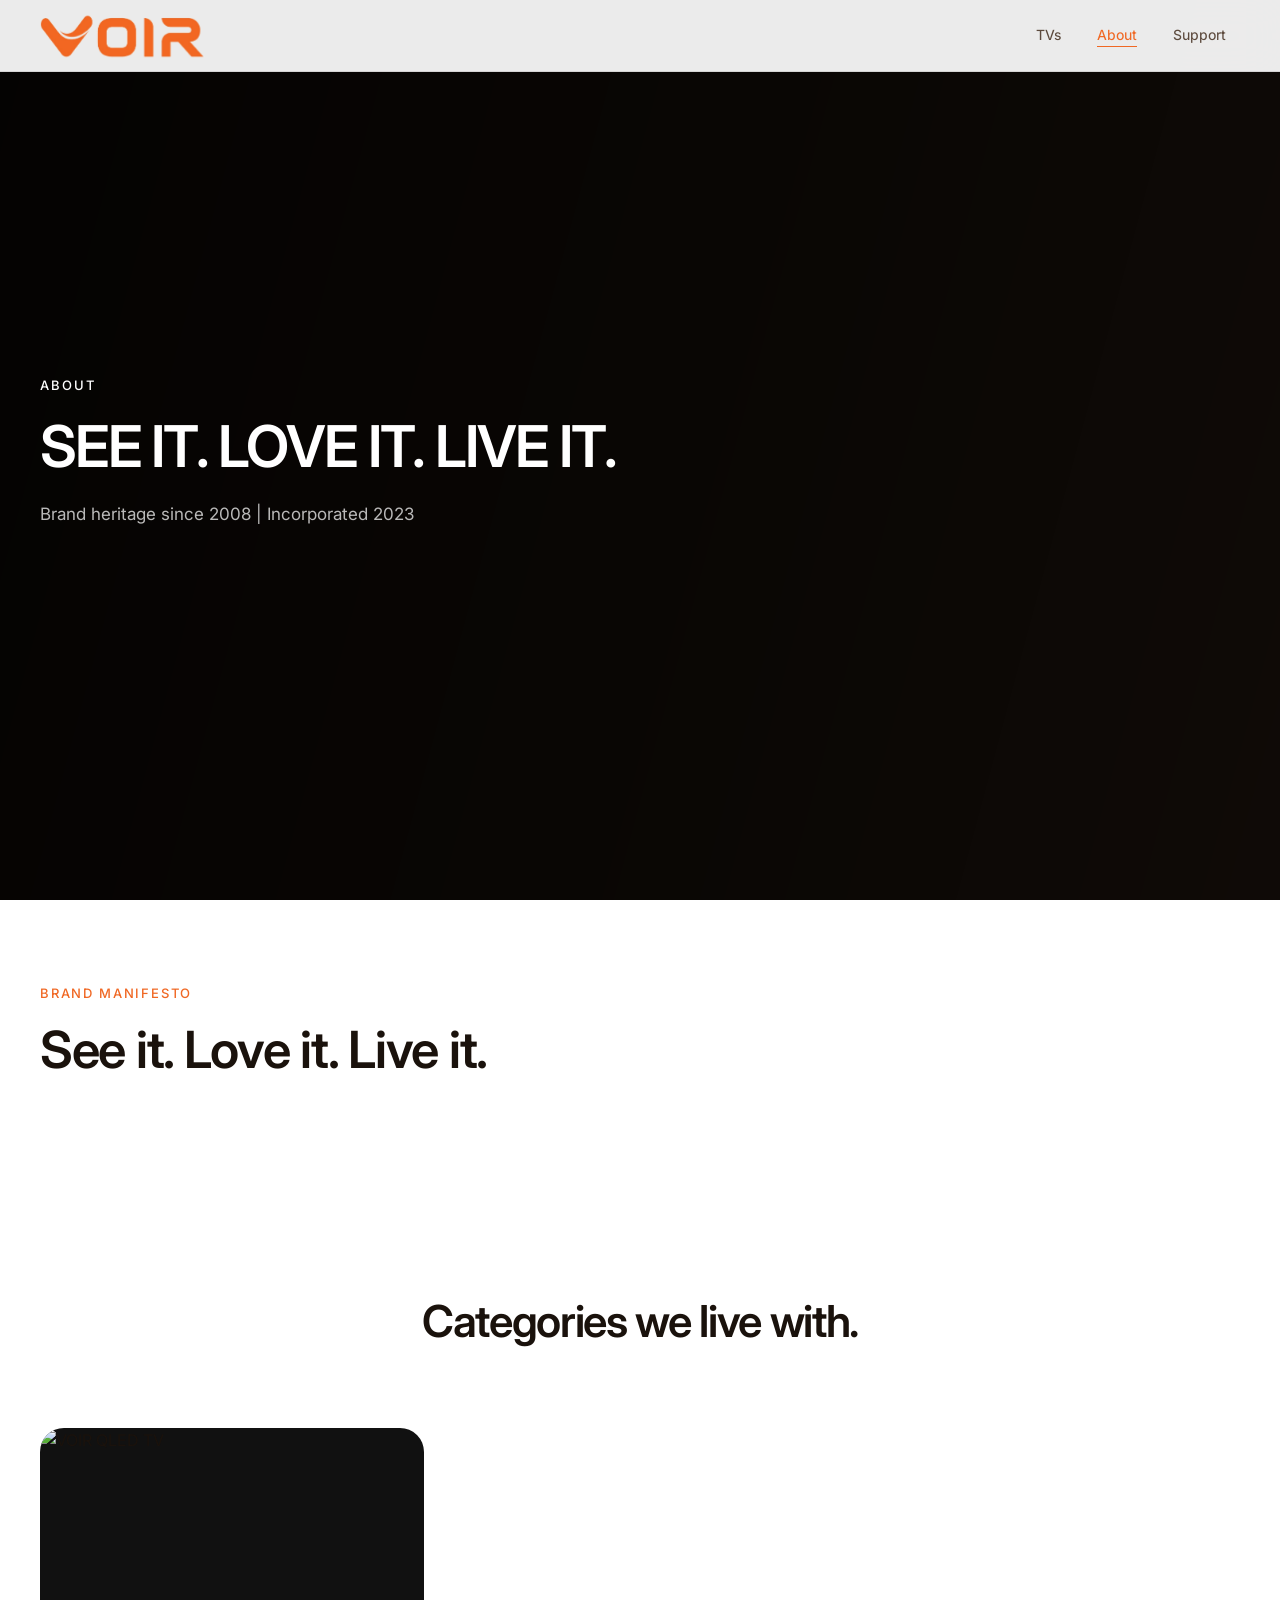
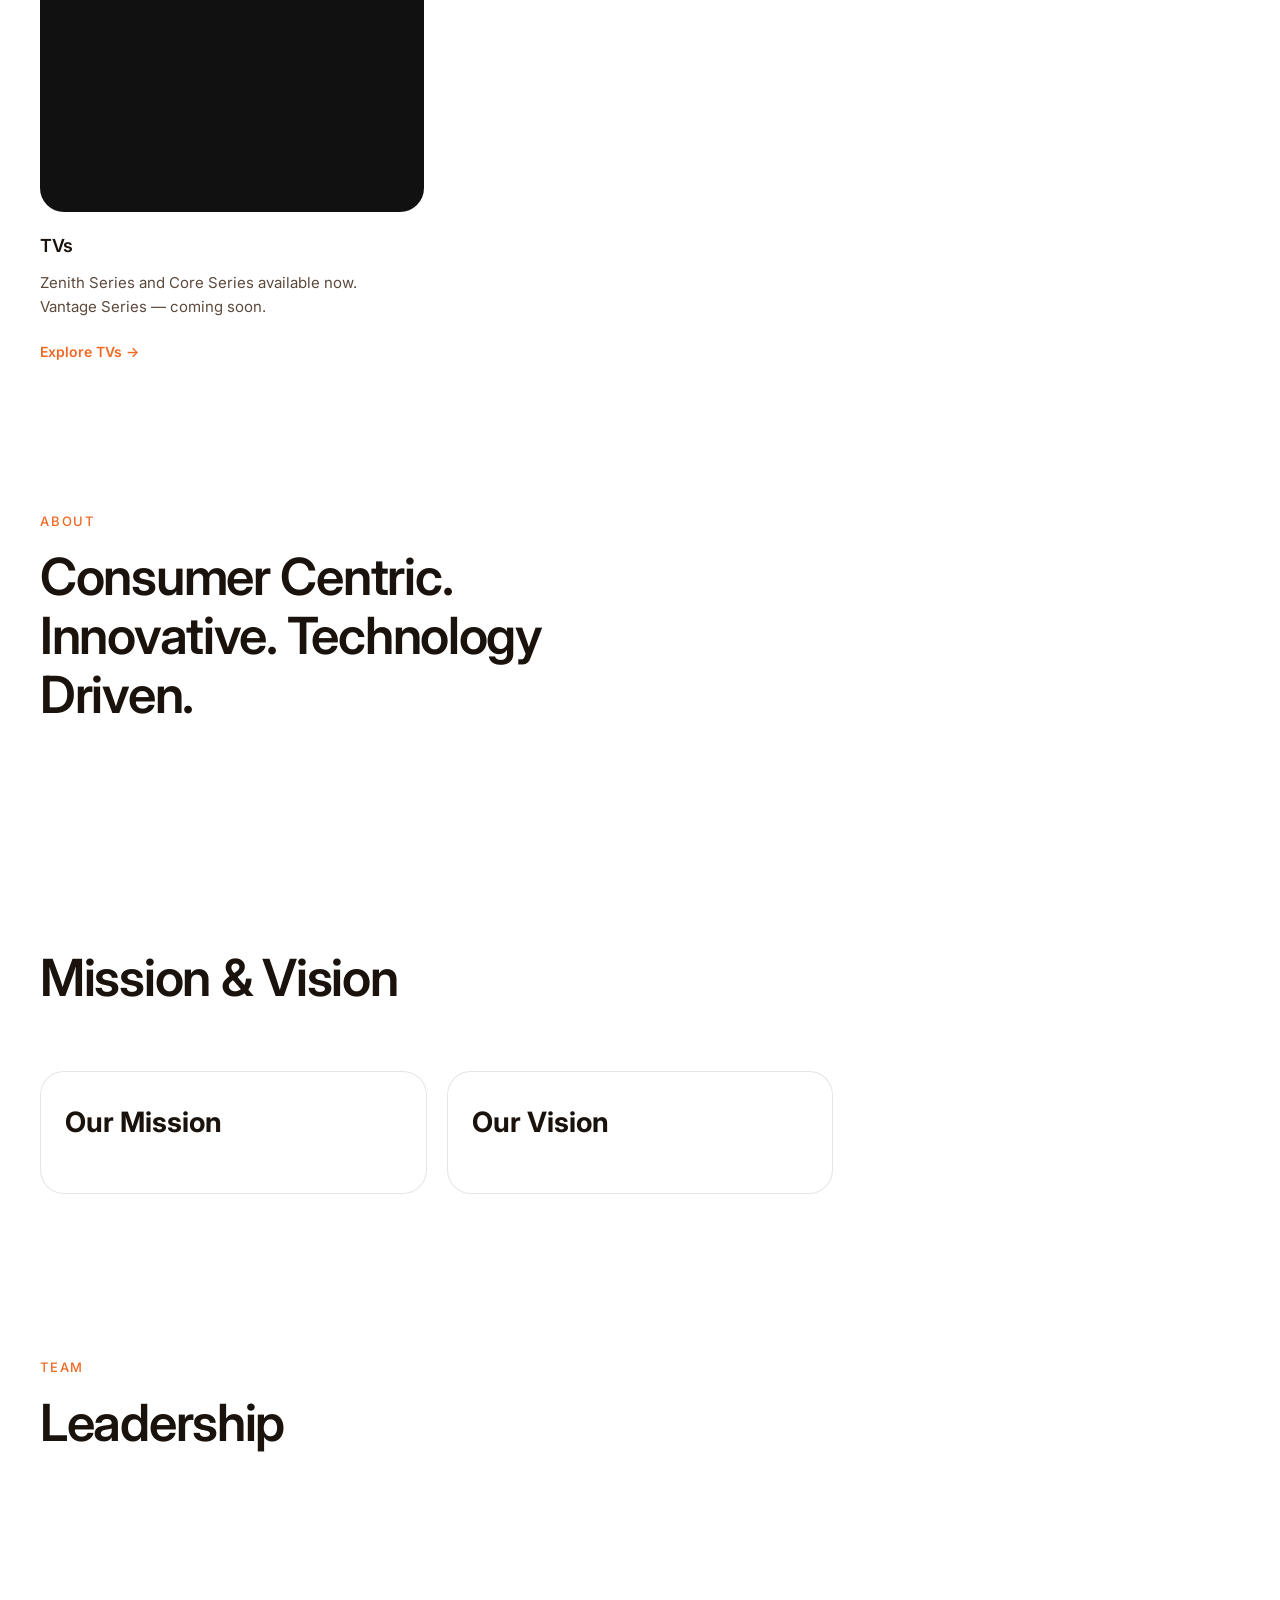
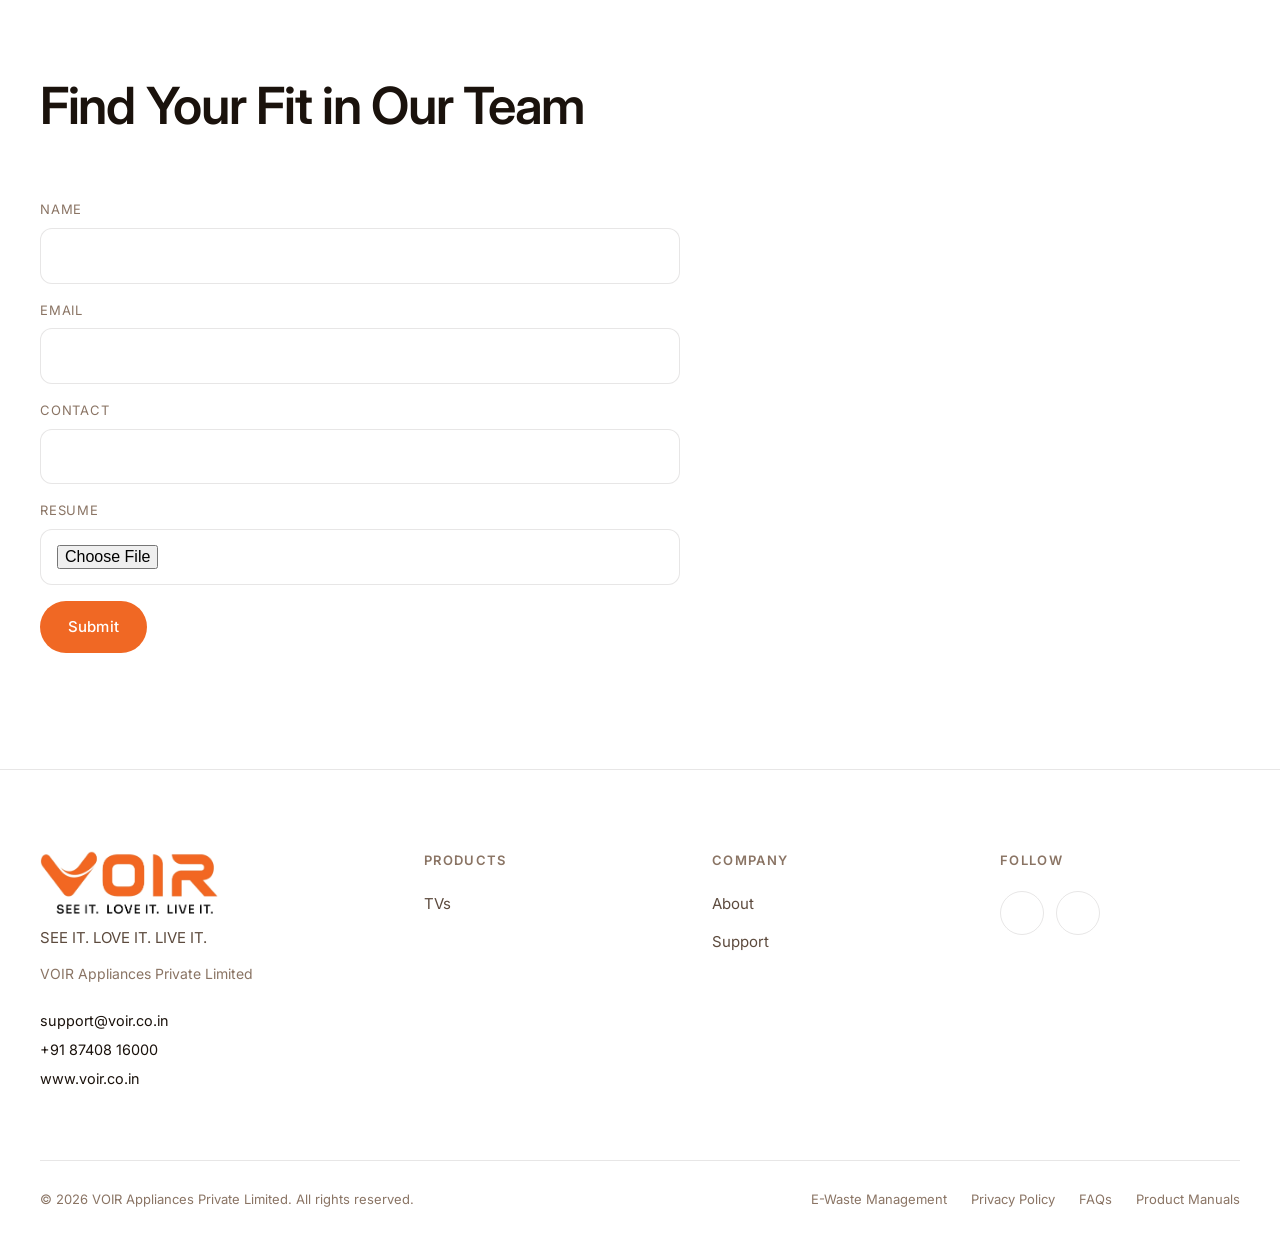
==== about.html @ 7f5159db "Update HTML and CSS files to implement a new white and orange theme. Revise styles for improved visu" ====
<!DOCTYPE html>
<html lang="en">
<head>
  <meta charset="UTF-8" />
  <meta name="viewport" content="width=device-width, initial-scale=1.0" />
  <title>About VOIR</title>
  <meta name="description" content="See it. Love it. Live it. VOIR brand manifesto and team." />
  <link rel="preconnect" href="https://fonts.googleapis.com" />
  <link rel="preconnect" href="https://fonts.gstatic.com" crossorigin />
  <link href="https://fonts.googleapis.com/css2?family=Inter:wght@300;400;500;600;700;800&display=swap" rel="stylesheet" />
  <link rel="stylesheet" href="css/main.css?v=4" />
  <link rel="stylesheet" href="css/animations.css?v=4" />
  <link rel="stylesheet" href="css/pages.css?v=4" />
</head>
<body>
  <div class="cursor" id="cursor" aria-hidden="true">
    <div class="cursor__dot"></div>
    <div class="cursor__ring"></div>
    <span class="cursor__label"></span>
  </div>
  <div id="site-nav"></div>
  <main id="main">

    <section class="hero page-hero" id="hero">
      <div class="hero__bg" aria-hidden="true">
        <div class="hero__bg-image"></div>
        <div class="hero__bg-overlay"></div>
      </div>
      <div class="hero__content">
        <p class="hero__eyebrow">About</p>
        <h1 class="hero__title" data-split="words">SEE IT. LOVE IT. LIVE IT.</h1>
        <p class="hero__desc">Brand heritage since 2008  |  Incorporated 2023</p>
      </div>
    </section>
    <section class="section" id="manifesto">
      <div class="container">
        <div class="section__header">
          <p class="section__eyebrow">Brand manifesto</p>
          <h2 class="section__title">See it. Love it. Live it.</h2>
        </div>
        <div class="legal-copy" id="aboutCopy"></div>
      </div>
    </section>
    <section class="section lifestyle" id="lifestyle">
      <div class="container">
        <div class="lifestyle__header">
          <h2 class="lifestyle__title" data-reveal="fade">Categories we live with.</h2>
          <p class="section__lead" data-reveal="fade" style="margin-inline:auto;margin-top:12px;color:rgba(255,255,255,0.65)">TVs are here today.</p>
        </div>
        <div class="lifestyle__grid">
          <article class="lifestyle__card" data-reveal="card">
            <div class="lifestyle__media"><img src="images/tv-hero.jpg" alt="VOIR QLED TV" /></div>
            <h3 class="lifestyle__card-title">TVs</h3>
            <p class="lifestyle__card-desc">Zenith Series and Core Series available now. Vantage Series — coming soon.</p>
            <a href="tvs.html" class="feat-slide__link">Explore TVs →</a>
          </article>
          <!-- Air Coolers / Washing Machines / Accessories — hidden for now
          <article class="lifestyle__card lifestyle__card--soon" data-reveal="card">
            <div class="lifestyle__media lifestyle__media--soon">
              <img src="images/lifestyle-2.jpg" alt="" />
              <span class="lifestyle__badge">Coming soon</span>
            </div>
            <h3 class="lifestyle__card-title">Air Coolers</h3>
            <p class="lifestyle__card-desc">Details to be shared. Series and models will appear here later.</p>
          </article>
          -->
        </div>
      </div>
    </section>
    <section class="section" id="values">
      <div class="container">
        <div class="section__header">
          <p class="section__eyebrow">About</p>
          <h2 class="section__title">Consumer Centric. Innovative. Technology Driven.</h2>
        </div>
        <div class="values-grid" id="valuesGrid"></div>
      </div>
    </section>
    <section class="section" id="mission" style="background:var(--color-bg-mid)">
      <div class="container">
        <div class="section__header">
          <h2 class="section__title">Mission &amp; Vision</h2>
        </div>
        <div class="promise-grid">
          <article class="promise-col">
            <h3>Our Mission</h3>
            <p id="missionText"></p>
          </article>
          <article class="promise-col">
            <h3>Our Vision</h3>
            <p id="visionText"></p>
          </article>
        </div>
      </div>
    </section>
    <section class="section" id="team">
      <div class="container">
        <div class="section__header">
          <p class="section__eyebrow">Team</p>
          <h2 class="section__title">Leadership</h2>
        </div>
        <div class="team-grid" id="teamGrid"></div>
      </div>
    </section>
    <section class="section" id="recruit" style="background:var(--color-bg-mid)">
      <div class="container">
        <div class="section__header">
          <h2 class="section__title">Find Your Fit in Our Team</h2>
        </div>
        <form class="recruit-form" id="recruitForm">
          <div class="form-row">
            <label for="recruitName">Name</label>
            <input id="recruitName" name="name" type="text" required autocomplete="name" />
          </div>
          <div class="form-row">
            <label for="recruitEmail">Email</label>
            <input id="recruitEmail" name="email" type="email" required autocomplete="email" />
          </div>
          <div class="form-row">
            <label for="recruitContact">Contact</label>
            <input id="recruitContact" name="contact" type="tel" required autocomplete="tel" />
          </div>
          <div class="form-row">
            <label for="recruitResume">Resume</label>
            <input id="recruitResume" name="resume" type="file" accept=".pdf,.doc,.docx" required />
          </div>
          <button type="submit" class="btn btn--primary" data-magnetic>Submit</button>
          <p class="form-status" id="recruitStatus" role="status"></p>
        </form>
      </div>
    </section>
  </main>
  <div id="site-footer"></div>
  <script src="https://cdn.jsdelivr.net/npm/gsap@3.12.5/dist/gsap.min.js"></script>
  <script src="https://cdn.jsdelivr.net/npm/gsap@3.12.5/dist/ScrollTrigger.min.js"></script>
  <script src="https://cdn.jsdelivr.net/npm/lenis@1.1.18/dist/lenis.min.js"></script>
  <script src="js/data.js?v=6"></script>
  <script src="js/chrome.js?v=6"></script>
  <script src="js/cursor.js"></script>
  <script src="js/app.js?v=4"></script>
</body>
</html>
---- css/main.css ----
/* ============================================
   VOIR — Design System & Layout
   ============================================ */

:root {
  --color-bg-dark: #fff7f0;
  --color-bg-mid: #ffffff;
  --color-bg-elevated: #ffffff;
  --color-bg-light: #fff1e6;
  --color-bg-white: #ffffff;
  --color-bg-warm: #fff8f2;
  --color-bg-cool: #fff5ec;
  --color-bg-mint: #fff7f0;
  --color-bg-lavender: #fff3e8;
  --color-ink: #1a120c;

  --color-accent: #f06824;
  --color-accent-hover: #ff7a38;
  --color-accent-2: #ff7a38;
  --color-coral: #f06824;
  --color-teal: #f06824;
  --color-teal-hover: #ff7a38;
  --color-blue: #f06824;
  --color-blue-hover: #ff7a38;
  --color-violet: #f06824;
  --color-violet-hover: #ff7a38;
  --color-orange-soft: rgba(240, 104, 36, 0.12);
  --color-orange-glow: rgba(240, 104, 36, 0.28);

  --color-text-primary: #1a120c;
  --color-text-secondary: #5c4a3d;
  --color-text-dark: #1a120c;
  --color-text-muted: #8a7464;
  --color-border: rgba(26, 18, 12, 0.1);
  --color-border-dark: rgba(26, 18, 12, 0.16);
  --font-sans: "Inter", system-ui, -apple-system, sans-serif;
  --font-display: "Inter", system-ui, -apple-system, sans-serif;
  --font-title: "Inter", system-ui, -apple-system, sans-serif;
  --nav-height: 72px;
  --container: min(1200px, calc(100% - 48px));
  --ease-out-expo: cubic-bezier(0.16, 1, 0.3, 1);
  --ease-out-quart: cubic-bezier(0.25, 1, 0.5, 1);
  --radius: 16px;
  --radius-sm: 10px;
  --radius-lg: 24px;
}

*,
*::before,
*::after {
  box-sizing: border-box;
  margin: 0;
  padding: 0;
}

html {
  font-size: 16px;
  -webkit-font-smoothing: antialiased;
  -moz-osx-font-smoothing: grayscale;
}

html.lenis,
html.lenis body {
  height: auto;
}

.lenis.lenis-smooth {
  scroll-behavior: auto !important;
}

body {
  font-family: var(--font-sans);
  background: var(--color-bg-white);
  color: var(--color-text-primary);
  line-height: 1.6;
  overflow-x: hidden;
}

img {
  max-width: 100%;
  display: block;
}

a {
  color: inherit;
  text-decoration: none;
}

ul {
  list-style: none;
}

button,
input {
  font: inherit;
  border: none;
  background: none;
  color: inherit;
}

button {
  cursor: pointer;
}

.sr-only {
  position: absolute;
  width: 1px;
  height: 1px;
  padding: 0;
  margin: -1px;
  overflow: hidden;
  clip: rect(0, 0, 0, 0);
  white-space: nowrap;
  border: 0;
}

.container {
  width: var(--container);
  margin-inline: auto;
}

/* ---------- Buttons ---------- */

.btn {
  display: inline-flex;
  align-items: center;
  justify-content: center;
  gap: 8px;
  padding: 14px 28px;
  border-radius: 999px;
  font-size: 0.9375rem;
  font-weight: 500;
  letter-spacing: 0.01em;
  transition: transform 0.4s var(--ease-out-expo), background 0.35s ease, color 0.35s ease, box-shadow 0.35s ease;
  position: relative;
  overflow: hidden;
  will-change: transform;
}

.btn--primary {
  background: var(--color-accent);
  color: #fff;
}

.btn--primary:hover {
  background: var(--color-accent-hover);
  box-shadow: 0 12px 40px var(--color-orange-glow);
}

.btn--secondary {
  background: transparent;
  color: #fff;
  border: 1px solid rgba(255, 255, 255, 0.45);
}

.btn--secondary:hover {
  background: rgba(255, 255, 255, 0.12);
  box-shadow: 0 12px 40px rgba(26, 18, 12, 0.18);
}

.btn--blue {
  background: var(--color-blue);
  color: #fff;
}

.btn--blue:hover {
  background: var(--color-blue-hover);
  box-shadow: 0 12px 40px var(--color-orange-glow);
}

.btn--teal {
  background: var(--color-teal);
  color: #fff;
}

.btn--teal:hover {
  background: var(--color-teal-hover);
  box-shadow: 0 12px 40px var(--color-orange-glow);
}

.btn--ghost {
  background: transparent;
  color: var(--color-text-primary);
  border: 1px solid rgba(0, 0, 0, 0.18);
}

.btn--ghost:hover {
  border-color: rgba(0, 0, 0, 0.4);
  background: rgba(0, 0, 0, 0.04);
}

.btn--ghost-light {
  background: transparent;
  color: #fff;
  border: 1px solid rgba(255, 255, 255, 0.55);
  text-transform: uppercase;
  letter-spacing: 0.12em;
  font-size: 0.8125rem;
  font-weight: 500;
  padding: 14px 28px;
}

.btn--ghost-light:hover {
  background: rgba(255, 255, 255, 0.08);
  border-color: #fff;
}

/* ---------- Section primitives ---------- */

.section {
  padding: 80px 0;
  position: relative;
}

.section__header {
  margin-bottom: 64px;
  max-width: 640px;
}

.section__header--center {
  text-align: center;
  margin-inline: auto;
}

.section__eyebrow {
  font-size: 0.8125rem;
  font-weight: 500;
  letter-spacing: 0.14em;
  text-transform: uppercase;
  color: var(--color-accent);
  margin-bottom: 16px;
}

.section__eyebrow--coral,
.section__eyebrow--teal,
.section__eyebrow--blue,
.section__eyebrow--violet { color: var(--color-accent); }

.section__title {
  font-family: var(--font-title);
  font-size: clamp(2rem, 4vw, 3.25rem);
  font-weight: 600;
  line-height: 1.15;
  letter-spacing: -0.025em;
}

.section__lead {
  margin-top: 16px;
  font-size: 1.0625rem;
  color: var(--color-text-secondary);
  line-height: 1.7;
  max-width: 560px;
}

.section__header--center .section__lead {
  margin-inline: auto;
}

/* Split text helpers */
.split-word,
.split-line {
  display: inline-block;
  overflow: hidden;
  vertical-align: top;
}

.split-word > span,
.split-line > span {
  display: inline-block;
  will-change: transform;
}

/* ============================================
   Preloader
   ============================================ */

.preloader {
  position: fixed;
  inset: 0;
  z-index: 10000;
  background: #ffffff;
  display: flex;
  align-items: center;
  justify-content: center;
  clip-path: inset(0 0 0 0);
  will-change: clip-path, opacity;
}

.preloader.is-done {
  pointer-events: none;
}

.preloader__inner {
  text-align: center;
  width: min(360px, 78vw);
  display: flex;
  flex-direction: column;
  align-items: center;
}

.preloader__brand {
  position: relative;
  display: inline-block;
  margin-bottom: 2.5rem;
  line-height: 0;
  opacity: 0;
  transform: translateY(18px);
  will-change: transform, opacity;
}

.preloader__brand-ghost,
.preloader__brand-fill {
  display: block;
  width: min(300px, 74vw);
  height: auto;
  user-select: none;
  pointer-events: none;
}

.preloader__brand-ghost {
  opacity: 0.2;
  filter: none;
}

.preloader__brand-fill {
  position: absolute;
  inset: 0;
  width: 100%;
  height: 100%;
  object-fit: contain;
  object-position: center;
  clip-path: inset(0 100% 0 0);
  will-change: clip-path;
  opacity: 1;
  filter: none;
}

.preloader__progress-wrap {
  width: 100%;
  height: 1.5px;
  background: rgba(240, 104, 36, 0.16);
  overflow: hidden;
  margin-bottom: 1rem;
  opacity: 0;
  transform: scaleX(0.88);
  transform-origin: center;
}

.preloader__progress {
  height: 100%;
  width: 100%;
  background: var(--color-accent);
  transform: scaleX(0);
  transform-origin: left center;
  will-change: transform;
}

.preloader__percent {
  font-size: 0.8125rem;
  font-weight: 400;
  letter-spacing: 0.12em;
  color: rgba(240, 104, 36, 0.55);
  font-variant-numeric: tabular-nums;
  opacity: 0;
  min-height: 1.2em;
}

/* ============================================
   Navigation
   ============================================ */

.nav {
  position: fixed;
  top: 0;
  left: 0;
  right: 0;
  z-index: 1000;
  height: var(--nav-height);
  transition: transform 0.5s var(--ease-out-expo), background 0.4s ease, backdrop-filter 0.4s ease;
  will-change: transform;
}

.nav.is-hidden {
  transform: translateY(-100%);
}

.nav.is-scrolled {
  background: rgba(255, 255, 255, 0.92);
  backdrop-filter: blur(20px);
  -webkit-backdrop-filter: blur(20px);
  border-bottom: 1px solid var(--color-border);
}

.nav__inner {
  width: var(--container);
  margin-inline: auto;
  height: 100%;
  display: flex;
  align-items: center;
  justify-content: space-between;
  gap: 24px;
}

.nav__logo {
  display: flex;
  align-items: center;
  gap: 10px;
  font-weight: 600;
  font-size: 1.0625rem;
  z-index: 10;
  color: var(--color-ink);
}

.nav__logo-mark {
  width: 32px;
  height: 32px;
  border-radius: 8px;
  background: var(--color-ink);
  display: grid;
  place-items: center;
  font-size: 0.875rem;
  font-weight: 700;
  color: #fff;
}

.nav__links {
  display: flex;
  align-items: center;
  gap: 8px;
}

.nav__link {
  position: relative;
  padding: 8px 14px;
  font-size: 0.875rem;
  font-weight: 450;
  color: var(--color-text-secondary);
  transition: color 0.3s ease;
}

.nav__link span {
  position: relative;
}

.nav__link span::after {
  content: "";
  position: absolute;
  left: 0;
  bottom: -4px;
  width: 100%;
  height: 1px;
  background: currentColor;
  transform: scaleX(0);
  transform-origin: left;
  transition: transform 0.4s var(--ease-out-expo);
}

.nav__link:hover {
  color: var(--color-text-primary);
}

.nav__link:hover span::after {
  transform: scaleX(1);
}

.nav__link--cta {
  margin-left: 8px;
  background: var(--color-accent);
  color: #fff !important;
  border-radius: 999px;
  padding: 10px 20px;
}

.nav__link--cta span::after {
  display: none;
}

.nav__link--cta:hover {
  background: var(--color-accent-hover);
}

.nav__toggle {
  display: none;
  flex-direction: column;
  gap: 6px;
  width: 28px;
  z-index: 10;
}

.nav__toggle span {
  display: block;
  height: 2px;
  width: 100%;
  background: #fff;
  border-radius: 2px;
  transition: transform 0.35s var(--ease-out-expo), opacity 0.25s ease;
}

.nav__toggle.is-open span:nth-child(1) {
  transform: translateY(8px) rotate(45deg);
}

.nav__toggle.is-open span:nth-child(2) {
  opacity: 0;
}

.nav__toggle.is-open span:nth-child(3) {
  transform: translateY(-8px) rotate(-45deg);
}

/* ============================================
   Hero
   ============================================ */

.hero {
  min-height: 100vh;
  min-height: 100dvh;
  display: flex;
  align-items: center;
  padding: calc(var(--nav-height) + 48px) max(24px, calc((100% - 1200px) / 2)) 80px;
  position: relative;
  overflow: hidden;
  background: var(--color-ink);
  color: #fff;
}

.hero__bg {
  position: absolute;
  inset: 0;
  pointer-events: none;
  z-index: 0;
}

.hero__bg-image {
  position: absolute;
  inset: -4%;
  background-image: url("../images/tv-hero.jpg");
  background-size: cover;
  background-position: center;
  transform: scale(1.08);
  will-change: transform, opacity;
}

.hero__bg-overlay {
  position: absolute;
  inset: 0;
  background:
    linear-gradient(105deg, rgba(0, 0, 0, 0.82) 0%, rgba(0, 0, 0, 0.62) 55%, rgba(0, 0, 0, 0.4) 100%);
}

.hero__grain {
  position: absolute;
  inset: 0;
  opacity: 0.05;
  background-image: url("data:image/svg+xml,%3Csvg viewBox='0 0 256 256' xmlns='http://www.w3.org/2000/svg'%3E%3Cfilter id='n'%3E%3CfeTurbulence type='fractalNoise' baseFrequency='0.85' numOctaves='4' stitchTiles='stitch'/%3E%3C/filter%3E%3Crect width='100%25' height='100%25' filter='url(%23n)'/%3E%3C/svg%3E");
  background-size: 180px;
}

.hero__content {
  position: relative;
  z-index: 2;
  max-width: 640px;
}

.hero__eyebrow {
  font-size: 0.8125rem;
  font-weight: 500;
  letter-spacing: 0.16em;
  text-transform: uppercase;
  color: #fff;
  margin-bottom: 20px;
}

.hero__title {
  font-family: var(--font-title);
  font-size: clamp(2.75rem, 5.5vw, 4.5rem);
  font-weight: 600;
  line-height: 1.05;
  letter-spacing: -0.03em;
  margin-bottom: 24px;
  color: #fff;
}

.hero__desc {
  font-size: 1.0625rem;
  color: rgba(255, 255, 255, 0.72);
  max-width: 440px;
  margin-bottom: 36px;
  line-height: 1.7;
}

.hero__ctas {
  display: flex;
  flex-wrap: wrap;
  gap: 14px;
}

.hero__scroll {
  position: absolute;
  bottom: 32px;
  left: max(24px, calc((100% - 1200px) / 2));
  display: flex;
  align-items: center;
  gap: 12px;
  font-size: 0.75rem;
  letter-spacing: 0.16em;
  text-transform: uppercase;
  color: rgba(255, 255, 255, 0.55);
  z-index: 2;
}

.hero__scroll-line {
  width: 48px;
  height: 1px;
  background: rgba(255, 255, 255, 0.35);
  position: relative;
  overflow: hidden;
}

.hero__scroll-line::after {
  content: "";
  position: absolute;
  inset: 0;
  background: var(--color-accent);
  transform: translateX(-100%);
  animation: scrollPulse 2s var(--ease-out-expo) infinite;
}

/* Nav on dark hero */
.nav:not(.is-scrolled) .nav__logo,
.nav:not(.is-scrolled) .nav__link {
  color: rgba(255, 255, 255, 0.85);
}

.nav:not(.is-scrolled) .nav__link:hover {
  color: #fff;
}

.nav:not(.is-scrolled) .nav__toggle span {
  background: #fff;
}

.nav.is-scrolled .nav__logo {
  color: var(--color-ink);
}

.nav.is-scrolled .nav__link {
  color: var(--color-text-secondary);
}

.nav.is-scrolled .nav__link:hover {
  color: var(--color-text-primary);
}

.nav.is-scrolled .nav__toggle span {
  background: var(--color-ink);
}

/* ============================================
   Featured Slider
   ============================================ */

.featured-slider {
  position: relative;
  background: #ffffff;
  color: #0b1220;
  overflow: hidden;
  padding-bottom: 88px;
}

.featured-slider__bg {
  position: absolute;
  inset: 0;
  pointer-events: none;
  background:
    radial-gradient(ellipse 60% 50% at 20% 20%, rgba(240, 104, 36, 0.08), transparent 60%),
    radial-gradient(ellipse 50% 40% at 85% 70%, rgba(240, 104, 36, 0.05), transparent 55%);
}

.featured-slider__header {
  position: relative;
  z-index: 1;
  max-width: 720px;
  margin-bottom: 40px;
}

.featured-slider__header .section__eyebrow {
  color: var(--color-accent);
}

.featured-slider__header .section__title {
  color: #0b1220;
}

.featured-slider__header .section__lead {
  color: #6b7280;
  max-width: 480px;
  margin-inline: auto;
}

.section__header--row {
  display: flex;
  align-items: flex-end;
  justify-content: space-between;
  gap: 24px;
  max-width: none;
  width: 100%;
}

.featured-slider__nav {
  display: flex;
  justify-content: center;
  gap: 10px;
  margin-top: 24px;
}

.slider-nav-btn {
  width: 48px;
  height: 48px;
  border-radius: 50%;
  border: 1px solid var(--color-border);
  background: var(--color-bg-elevated);
  color: var(--color-text-primary);
  font-size: 1.1rem;
  transition: background 0.3s ease, color 0.3s ease, transform 0.35s var(--ease-out-expo), border-color 0.3s ease;
}

.slider-nav-btn:hover {
  background: var(--color-accent);
  color: #fff;
  border-color: var(--color-accent);
  transform: scale(1.05);
}

.featured-slider .slider-nav-btn {
  border: 1px solid rgba(11, 18, 32, 0.1);
  background: rgba(255, 255, 255, 0.72);
  backdrop-filter: blur(12px);
  -webkit-backdrop-filter: blur(12px);
  color: #0b1220;
  box-shadow: 0 8px 24px rgba(11, 18, 32, 0.06);
}

.featured-slider .slider-nav-btn:hover {
  box-shadow: 0 10px 28px rgba(240, 104, 36, 0.28);
}

.featured-slider__wrap {
  position: relative;
  z-index: 1;
  width: 100%;
  overflow: hidden;
  cursor: grab;
  touch-action: pan-y;
  user-select: none;
  mask-image: linear-gradient(90deg, transparent, #000 6%, #000 94%, transparent);
  -webkit-mask-image: linear-gradient(90deg, transparent, #000 6%, #000 94%, transparent);
}

.featured-slider__wrap.is-dragging,
.featured-slider__wrap:active {
  cursor: grabbing;
}

.featured-slider__track {
  display: flex;
  align-items: center;
  gap: 20px;
  width: max-content;
  will-change: transform;
  padding: 36px 0 40px;
  perspective: 1200px;
  transform-style: preserve-3d;
}

.feat-slide {
  position: relative;
  display: flex;
  flex-direction: column;
  flex: 0 0 clamp(260px, 30vw, 360px);
  height: clamp(400px, 48vw, 520px);
  border-radius: 22px;
  overflow: hidden;
  border: 1px solid rgba(255, 255, 255, 0.55);
  background: linear-gradient(
    165deg,
    rgba(255, 255, 255, 0.72) 0%,
    rgba(255, 255, 255, 0.42) 100%
  );
  backdrop-filter: blur(18px) saturate(1.2);
  -webkit-backdrop-filter: blur(18px) saturate(1.2);
  box-shadow:
    0 18px 50px rgba(11, 18, 32, 0.08),
    inset 0 1px 0 rgba(255, 255, 255, 0.75);
  opacity: 0.7;
  transform-origin: center center;
  transform-style: preserve-3d;
  will-change: transform, opacity;
  transition: border-color 0.35s ease, box-shadow 0.35s ease;
}

.feat-slide.is-active {
  border-color: rgba(240, 104, 36, 0.45);
  box-shadow:
    0 28px 70px rgba(11, 18, 32, 0.12),
    0 0 0 1px rgba(240, 104, 36, 0.18),
    inset 0 1px 0 rgba(255, 255, 255, 0.9);
}

.feat-slide.is-near {
  /* kept for compatibility; motion is JS-driven */
}

.feat-slide--zenith,
.feat-slide--core {
  background: linear-gradient(
    165deg,
    rgba(255, 255, 255, 0.72) 0%,
    rgba(255, 255, 255, 0.42) 100%
  );
}

.feat-slide__media {
  position: relative;
  flex: 1 1 auto;
  min-height: 0;
  overflow: hidden;
  margin: 14px 14px 0;
  border-radius: 16px;
  background: rgba(255, 255, 255, 0.85);
  box-shadow: inset 0 0 0 1px rgba(11, 18, 32, 0.04);
}

.feat-slide__media img {
  width: 100%;
  height: 100%;
  object-fit: contain;
  object-position: center;
  transform: scale(1.55);
  transition: transform 0.7s var(--ease-out-expo);
}

.feat-slide.is-active .feat-slide__media img {
  transform: scale(1.68);
}

.feat-slide__body {
  flex: 0 0 auto;
  padding: 18px 20px 20px;
  background: transparent;
  border-top: none;
}

.feat-slide__body span {
  font-size: 0.7rem;
  font-weight: 600;
  letter-spacing: 0.12em;
  text-transform: uppercase;
  color: var(--color-accent);
}

.feat-slide__body h3 {
  font-family: var(--font-title);
  font-size: 1.15rem;
  font-weight: 600;
  margin: 8px 0 6px;
  letter-spacing: -0.02em;
  line-height: 1.25;
  color: #0b1220;
}

.feat-slide__body p {
  font-size: 0.875rem;
  color: #6b7280;
  line-height: 1.5;
  margin-bottom: 12px;
}

.feat-slide__link {
  font-size: 0.875rem;
  font-weight: 600;
  color: var(--color-accent);
  transition: color 0.3s ease;
}

.feat-slide__link:hover {
  color: var(--color-accent-hover);
}

@keyframes scrollPulse {
  0% { transform: translateX(-100%); }
  50% { transform: translateX(0); }
  100% { transform: translateX(100%); }
}

@keyframes scrollPulse {
  0% { transform: translateX(-100%); }
  50% { transform: translateX(0); }
  100% { transform: translateX(100%); }
}

/* ============================================
   Stats
   ============================================ */

.stats {
  position: relative;
  padding: 72px 0;
  overflow: hidden;
  border-block: none;
  background: var(--color-ink);
}

.stats__bg {
  position: absolute;
  inset: 0;
  background:
    linear-gradient(
      120deg,
      rgba(0, 0, 0, 0.82) 0%,
      rgba(0, 0, 0, 0.7) 50%,
      rgba(0, 0, 0, 0.85) 100%
    ),
    url("../images/lifestyle-2.jpg") center / cover no-repeat;
  transform: scale(1.02);
  pointer-events: none;
}

.stats__grid {
  position: relative;
  z-index: 1;
  display: grid;
  grid-template-columns: repeat(4, 1fr);
  gap: 20px;
}

.stats__item {
  text-align: center;
  padding: 28px 18px;
  border-radius: var(--radius);
  background: rgba(255, 255, 255, 0.1);
  border: 1px solid rgba(255, 255, 255, 0.18);
  backdrop-filter: blur(14px);
  -webkit-backdrop-filter: blur(14px);
  box-shadow: 0 12px 40px rgba(0, 0, 0, 0.18);
  transition: transform 0.45s var(--ease-out-expo), background 0.35s ease, border-color 0.35s ease;
}

.stats__item:hover {
  transform: translateY(-6px);
  background: rgba(255, 255, 255, 0.16);
  border-color: rgba(255, 255, 255, 0.3);
}

.stats__num,
.stats__suffix {
  font-size: clamp(2rem, 3.5vw, 2.75rem);
  font-weight: 700;
  letter-spacing: -0.03em;
  color: #fff;
  font-variant-numeric: tabular-nums;
}

.stats__item:nth-child(1) .stats__num,
.stats__item:nth-child(1) .stats__suffix,
.stats__item:nth-child(2) .stats__num,
.stats__item:nth-child(2) .stats__suffix,
.stats__item:nth-child(3) .stats__num,
.stats__item:nth-child(3) .stats__suffix,
.stats__item:nth-child(4) .stats__num,
.stats__item:nth-child(4) .stats__suffix { color: #fff; }

.stats__label {
  margin-top: 8px;
  font-size: 0.875rem;
  color: rgba(255, 255, 255, 0.78);
  line-height: 1.45;
}

/* ============================================
   Categories
   ============================================ */

.categories {
  background: var(--color-bg-warm);
  color: var(--color-text-primary);
}

.categories__header {
  max-width: 720px;
  margin-bottom: 48px;
}

.categories__header .section__eyebrow {
  color: var(--color-accent);
}

.categories__header .section__title {
  color: var(--color-ink);
}

.categories__header .section__lead {
  color: var(--color-text-secondary);
  margin-inline: auto;
}

.categories__grid {
  display: grid;
  grid-template-columns: repeat(4, 1fr);
  gap: 18px;
}

.categories__grid--series {
  grid-template-columns: repeat(3, 1fr);
  max-width: 1100px;
  margin-inline: auto;
  gap: 22px;
  perspective: 1200px;
}

.cat-card {
  position: relative;
  display: flex;
  flex-direction: column;
  border-radius: 20px;
  overflow: hidden;
  background: #ffffff;
  border: 1px solid var(--color-border);
  text-decoration: none;
  transition: transform 0.45s var(--ease-out-expo), box-shadow 0.4s ease, border-color 0.35s ease;
}

.cat-card:hover {
  transform: translateY(-8px);
  box-shadow: 0 24px 50px rgba(240, 104, 36, 0.16);
  border-color: rgba(240, 104, 36, 0.4);
}

.cat-card--zenith:hover {
  border-color: rgba(240, 104, 36, 0.5);
}

.cat-card--core:hover {
  border-color: rgba(244, 140, 6, 0.55);
}

.cat-card--vantage {
  opacity: 0.96;
}

.cat-card--vantage:hover {
  border-color: rgba(240, 104, 36, 0.35);
}

.cat-card__badge--soon {
  background: rgba(17, 17, 17, 0.78);
  color: #fff;
}

.cat-card__media {
  position: relative;
  aspect-ratio: 4 / 5;
  overflow: hidden;
  background: #fff1e6;
}

.categories__grid--series .cat-card__media {
  aspect-ratio: 16 / 11;
}

.cat-card__img {
  position: absolute;
  inset: 0;
  width: 100%;
  height: 100%;
  object-fit: cover;
  object-position: center;
  display: block;
  transition: transform 0.9s var(--ease-out-expo);
}

.cat-card:hover .cat-card__img {
  transform: scale(1.08);
}

.cat-card__media::after {
  content: "";
  position: absolute;
  inset: 0;
  background: linear-gradient(
    180deg,
    transparent 45%,
    rgba(26, 18, 12, 0.35) 100%
  );
  pointer-events: none;
}

.cat-card__badge {
  position: absolute;
  top: 14px;
  left: 14px;
  z-index: 2;
  padding: 7px 12px;
  border-radius: 999px;
  background: rgba(240, 104, 36, 0.95);
  color: #fff;
  font-size: 0.7rem;
  font-weight: 700;
  letter-spacing: 0.08em;
  text-transform: uppercase;
}

.cat-card--zenith .cat-card__badge {
  background: rgba(240, 104, 36, 0.95);
  color: #fff;
}

.cat-card--core .cat-card__badge {
  background: rgba(244, 140, 6, 0.95);
  color: #fff;
}

.cat-card__body {
  padding: 18px 20px 22px;
  background: transparent;
}

.categories__grid--series .cat-card__body {
  padding: 22px 24px 26px;
}

.cat-card__title {
  font-family: var(--font-title);
  font-size: 1.2rem;
  font-weight: 600;
  letter-spacing: -0.02em;
  color: var(--color-ink);
  margin-bottom: 6px;
}

.categories__grid--series .cat-card__title {
  font-size: 1.45rem;
}

.cat-card__desc {
  font-size: 0.9rem;
  color: var(--color-text-secondary);
  line-height: 1.5;
  margin: 0 0 12px;
}

.cat-card__cta {
  font-size: 0.875rem;
  font-weight: 600;
  color: var(--color-accent);
}

.cat-card--core .cat-card__cta {
  color: var(--color-accent-2);
}

.cat-card:hover .cat-card__cta {
  color: var(--color-accent-hover);
}

.cat-card--core:hover .cat-card__cta {
  color: #faa307;
}

/* legacy background-image helpers (other pages) */
.cat-card__img--phone { background-image: url("../images/phone.jpg"); }
.cat-card__img--tv { background-image: url("../images/tv.jpg"); }
.cat-card__img--sound { background-image: url("../images/soundbar.jpg"); }
.cat-card__img--home { background-image: url("../images/smarthome.jpg"); }
.cat-card__img--appliance { background-image: url("../images/appliance.jpg"); }
.cat-card__img--laptop { background-image: url("../images/laptop.jpg"); }
.cat-card__img--accessories { background-image: url("../images/accessories.jpg"); }

/* ============================================
   Cinema film band
   ============================================ */

.cinema {
  position: relative;
  min-height: min(88vh, 760px);
  display: grid;
  place-items: end stretch;
  overflow: hidden;
  color: #fff;
  isolation: isolate;
}

.cinema__media {
  position: absolute;
  inset: 0;
  z-index: 0;
}

.cinema__video {
  width: 100%;
  height: 100%;
  object-fit: cover;
  transform: scale(1.04);
  filter: saturate(1.05) contrast(1.05);
}

.cinema__veil {
  position: absolute;
  inset: 0;
  background:
    linear-gradient(180deg, rgba(8, 8, 8, 0.25) 0%, rgba(8, 8, 8, 0.55) 45%, rgba(8, 8, 8, 0.82) 100%),
    radial-gradient(ellipse at 30% 20%, rgba(240, 104, 36, 0.22), transparent 55%);
}

.cinema__grain {
  position: absolute;
  inset: 0;
  opacity: 0.18;
  pointer-events: none;
  background-image: url("data:image/svg+xml,%3Csvg viewBox='0 0 200 200' xmlns='http://www.w3.org/2000/svg'%3E%3Cfilter id='n'%3E%3CfeTurbulence type='fractalNoise' baseFrequency='0.85' numOctaves='3' stitchTiles='stitch'/%3E%3C/filter%3E%3Crect width='100%25' height='100%25' filter='url(%23n)'/%3E%3C/svg%3E");
  mix-blend-mode: overlay;
}

.cinema__content {
  position: relative;
  z-index: 1;
  width: min(720px, calc(100% - 48px));
  margin: 0 auto 72px;
  padding: 0 8px;
}

.cinema__eyebrow {
  margin: 0 0 12px;
  font-size: 0.75rem;
  letter-spacing: 0.18em;
  text-transform: uppercase;
  color: rgba(255, 255, 255, 0.72);
}

.cinema__title {
  margin: 0 0 14px;
  font-size: clamp(2rem, 5vw, 3.4rem);
  line-height: 1.05;
  letter-spacing: -0.03em;
  font-weight: 700;
}

.cinema__lead {
  margin: 0 0 28px;
  max-width: 34rem;
  font-size: 1.05rem;
  line-height: 1.55;
  color: rgba(255, 255, 255, 0.82);
}

.cinema__actions {
  display: flex;
  flex-wrap: wrap;
  gap: 12px;
  align-items: center;
}

.cinema .btn--secondary {
  background: rgba(255, 255, 255, 0.08);
  border-color: rgba(255, 255, 255, 0.28);
  color: #fff;
}

.cinema .btn--secondary:hover {
  background: rgba(255, 255, 255, 0.16);
}

/* ============================================
   Showcase — immersive series panels
   ============================================ */

.showcase {
  position: relative;
  isolation: isolate;
  overflow: hidden;
  padding: clamp(72px, 9vw, 110px) 0;
  background: #0d0d0d;
  color: #f5f0ea;
}

.showcase__glow {
  position: absolute;
  inset: 0;
  z-index: 0;
  pointer-events: none;
  background:
    radial-gradient(ellipse 60% 42% at 15% 18%, rgba(240, 104, 36, 0.2), transparent 58%),
    radial-gradient(ellipse 50% 38% at 85% 78%, rgba(240, 104, 36, 0.1), transparent 55%),
    linear-gradient(180deg, #121212 0%, #0d0d0d 50%, #111 100%);
}

.showcase .container {
  position: relative;
  z-index: 1;
}

.showcase__header {
  margin-bottom: 28px;
}

.showcase .section__eyebrow {
  color: #f06824;
}

.showcase .section__title {
  color: #fff;
}

.showcase .section__lead {
  color: rgba(245, 240, 234, 0.65);
}

.showcase__rail {
  display: flex;
  flex-wrap: wrap;
  justify-content: center;
  gap: 10px;
  margin: 0 auto 40px;
}

.showcase__rail-link {
  display: inline-flex;
  align-items: center;
  min-height: 40px;
  padding: 0 16px;
  border-radius: 999px;
  border: 1px solid rgba(255, 255, 255, 0.12);
  background: rgba(255, 255, 255, 0.04);
  color: rgba(255, 255, 255, 0.72);
  text-decoration: none;
  font-size: 0.8125rem;
  font-weight: 600;
  letter-spacing: 0.04em;
  transition: background 0.3s ease, border-color 0.3s ease, color 0.3s ease, transform 0.3s ease;
}

.showcase__rail-link:hover,
.showcase__rail-link.is-active {
  color: #fff;
  border-color: rgba(240, 104, 36, 0.55);
  background: rgba(240, 104, 36, 0.16);
  transform: translateY(-1px);
}

.showcase__list {
  display: flex;
  flex-direction: column;
  gap: 22px;
}

.showcase__item {
  display: grid;
  grid-template-columns: 1.2fr 0.8fr;
  gap: clamp(20px, 3.5vw, 48px);
  align-items: center;
  padding: clamp(18px, 2.8vw, 30px);
  border-radius: 28px;
  position: relative;
  isolation: isolate;
  background:
    linear-gradient(155deg, rgba(255, 255, 255, 0.07) 0%, rgba(255, 255, 255, 0.02) 100%);
  border: 1px solid rgba(255, 255, 255, 0.1);
  box-shadow: inset 0 1px 0 rgba(255, 255, 255, 0.05);
  opacity: 1;
  transform: none;
  overflow: hidden;
}

.showcase__item::after {
  content: "";
  position: absolute;
  width: 42%;
  height: 70%;
  right: -8%;
  top: -20%;
  border-radius: 50%;
  background: radial-gradient(circle, rgba(240, 104, 36, 0.16), transparent 68%);
  pointer-events: none;
  z-index: 0;
}

.showcase__item--flip::after {
  right: auto;
  left: -8%;
}

.showcase__item--core {
  background:
    linear-gradient(155deg, rgba(255, 244, 234, 0.08) 0%, rgba(255, 255, 255, 0.02) 100%);
}

.showcase__item--vantage {
  background:
    linear-gradient(155deg, rgba(240, 104, 36, 0.1) 0%, rgba(255, 255, 255, 0.02) 100%);
  border-color: rgba(240, 104, 36, 0.22);
}

.showcase__item--flip .showcase__stage {
  order: 2;
}

.showcase__item--flip .showcase__copy {
  order: 1;
}

.showcase__stage,
.showcase__copy {
  position: relative;
  z-index: 1;
  opacity: 1;
}

.showcase__stage {
  min-height: clamp(260px, 38vw, 400px);
  display: grid;
  place-items: center;
  perspective: 1400px;
  touch-action: pan-y;
}

.showcase__copy {
  padding: 6px 4px;
  display: flex;
  flex-direction: column;
  align-items: flex-start;
}

.showcase__copy > * {
  opacity: 1;
}

.showcase__fallback {
  position: absolute;
  width: 1px;
  height: 1px;
  opacity: 0;
  pointer-events: none;
}

.showcase__kicker {
  display: flex;
  flex-wrap: wrap;
  align-items: center;
  gap: 10px 14px;
  margin-bottom: 14px;
}

.showcase__index {
  font-size: 0.75rem;
  font-weight: 700;
  letter-spacing: 0.18em;
  color: #f06824;
  margin: 0;
}

.showcase__label {
  font-size: 0.75rem;
  font-weight: 600;
  letter-spacing: 0.14em;
  text-transform: uppercase;
  margin: 0;
  color: rgba(255, 255, 255, 0.72);
}

.showcase__soon-chip {
  display: inline-flex;
  align-items: center;
  min-height: 26px;
  padding: 0 10px;
  border-radius: 999px;
  font-size: 0.6875rem;
  font-weight: 700;
  letter-spacing: 0.08em;
  text-transform: uppercase;
  color: #fff;
  background: rgba(240, 104, 36, 0.9);
}

.showcase__heading {
  font-family: var(--font-title);
  font-size: clamp(1.9rem, 3.4vw, 2.7rem);
  font-weight: 650;
  letter-spacing: -0.04em;
  line-height: 1.05;
  color: #fff;
  margin: 0 0 12px;
}

.showcase__text {
  font-size: 1rem;
  color: rgba(245, 240, 234, 0.62);
  line-height: 1.65;
  margin: 0 0 22px;
  max-width: 36ch;
}

.showcase__meta {
  display: flex;
  flex-direction: column;
  gap: 12px;
  margin-bottom: 24px;
  width: 100%;
}

.showcase__sizes {
  display: flex;
  flex-wrap: wrap;
  gap: 8px;
  margin: 0;
}

.showcase__sizes span {
  min-width: 48px;
  height: 34px;
  padding: 0 12px;
  display: inline-flex;
  align-items: center;
  justify-content: center;
  border-radius: 10px;
  font-size: 0.8125rem;
  font-weight: 650;
  color: #fff;
  background: rgba(240, 104, 36, 0.14);
  border: 1px solid rgba(240, 104, 36, 0.28);
}

.showcase__tags {
  display: flex;
  flex-wrap: wrap;
  gap: 8px;
}

.showcase__tags span {
  display: inline-flex;
  align-items: center;
  min-height: 32px;
  padding: 0 12px;
  border-radius: 999px;
  font-size: 0.78rem;
  font-weight: 500;
  color: rgba(255, 255, 255, 0.78);
  background: rgba(255, 255, 255, 0.05);
  border: 1px solid rgba(255, 255, 255, 0.1);
}

.showcase__item .btn--primary {
  box-shadow: 0 12px 30px rgba(240, 104, 36, 0.28);
}

/* --- 3D TV unit --- */
.tv3d {
  position: relative;
  width: min(100%, 520px);
  aspect-ratio: 16 / 11;
  display: grid;
  place-items: center;
}

.tv3d__glow {
  position: absolute;
  width: 72%;
  height: 56%;
  border-radius: 50%;
  background: radial-gradient(circle, rgba(240, 104, 36, 0.4), transparent 70%);
  filter: blur(28px);
  z-index: 0;
  animation: tvGlowPulse 5.5s ease-in-out infinite;
}

.tv3d__glow--warm {
  background: radial-gradient(circle, rgba(250, 163, 7, 0.34), transparent 70%);
}

.tv3d__glow--soft {
  background: radial-gradient(circle, rgba(240, 104, 36, 0.24), transparent 70%);
}

.tv3d__scene {
  position: relative;
  z-index: 1;
  width: 90%;
  transform-style: preserve-3d;
  animation: tvFloat 6.5s ease-in-out infinite;
}

.tv3d__unit {
  transform-style: preserve-3d;
  transform: rotateY(-16deg) rotateX(7deg);
  transition: transform 0.55s var(--ease-out-expo);
  will-change: transform;
}

.showcase__item--flip .tv3d__unit {
  transform: rotateY(16deg) rotateX(7deg);
}

.showcase__stage.is-tilting .tv3d__unit {
  transition: transform 0.12s linear;
}

.tv3d__bezel {
  background: linear-gradient(160deg, #2f2f2f 0%, #0d0d0d 45%, #1a1a1a 100%);
  border-radius: 14px;
  padding: 10px 10px 12px;
  box-shadow:
    0 30px 55px rgba(0, 0, 0, 0.45),
    inset 0 1px 0 rgba(255, 255, 255, 0.14),
    inset 0 -1px 0 rgba(0, 0, 0, 0.5);
  transform: translateZ(28px);
  position: relative;
  width: 100%;
}

.tv3d__bezel::before {
  content: "";
  position: absolute;
  inset: 4px;
  border-radius: 10px;
  border: 1px solid rgba(255, 255, 255, 0.06);
  pointer-events: none;
}

.tv3d__screen {
  position: relative;
  border-radius: 6px;
  overflow: hidden;
  aspect-ratio: 16 / 9;
  background: #111;
  transform: translateZ(8px);
}

.tv3d__screen img {
  width: 100%;
  height: 100%;
  object-fit: cover;
  object-position: center 40%;
  display: block;
  transform: scale(1.42);
  transform-origin: center 38%;
}

.tv3d__glare {
  position: absolute;
  inset: 0;
  background: linear-gradient(
    115deg,
    transparent 28%,
    rgba(255, 255, 255, 0.18) 46%,
    transparent 58%
  );
  mix-blend-mode: screen;
  animation: tvGlareSweep 7s ease-in-out infinite;
  pointer-events: none;
}

.tv3d__scan {
  position: absolute;
  inset: 0;
  background: repeating-linear-gradient(
    0deg,
    transparent,
    transparent 2px,
    rgba(255, 255, 255, 0.03) 3px
  );
  opacity: 0.28;
  pointer-events: none;
}

.tv3d__soon-mark {
  position: absolute;
  inset: 0;
  display: grid;
  place-items: center;
  background: rgba(10, 10, 10, 0.58);
  color: #fff;
  font-size: clamp(1.3rem, 2.8vw, 1.85rem);
  font-weight: 700;
  letter-spacing: 0.28em;
  text-transform: uppercase;
  backdrop-filter: blur(2px);
}

.tv3d__neck {
  width: 12%;
  height: 18px;
  margin: -2px auto 0;
  background: linear-gradient(90deg, #333, #111, #333);
  transform: translateZ(10px) rotateX(70deg);
  border-radius: 2px;
}

.tv3d__base {
  width: 42%;
  height: 10px;
  margin: 4px auto 0;
  border-radius: 999px;
  background: linear-gradient(90deg, #2a2a2a, #555, #2a2a2a);
  box-shadow: 0 8px 16px rgba(0, 0, 0, 0.35);
  transform: translateZ(4px);
}

.tv3d__shadow {
  width: 72%;
  height: 22px;
  margin: 18px auto 0;
  border-radius: 50%;
  background: radial-gradient(ellipse, rgba(0, 0, 0, 0.45), transparent 70%);
  filter: blur(4px);
  transform: translateZ(-20px);
  animation: tvShadowPulse 6.5s ease-in-out infinite;
}

.tv3d--soon .tv3d__screen img {
  filter: grayscale(0.3) brightness(0.72);
}

@keyframes tvFloat {
  0%,
  100% {
    transform: translateY(0);
  }
  50% {
    transform: translateY(-10px);
  }
}

@keyframes tvShadowPulse {
  0%,
  100% {
    transform: translateZ(-20px) scale(1);
    opacity: 0.85;
  }
  50% {
    transform: translateZ(-20px) scale(0.88);
    opacity: 0.55;
  }
}

@keyframes tvGlowPulse {
  0%,
  100% {
    opacity: 0.7;
    transform: scale(1);
  }
  50% {
    opacity: 1;
    transform: scale(1.08);
  }
}

@keyframes tvGlareSweep {
  0%,
  100% {
    transform: translateX(-8%);
    opacity: 0.35;
  }
  50% {
    transform: translateX(8%);
    opacity: 0.7;
  }
}

@media (prefers-reduced-motion: reduce) {
  .tv3d__scene,
  .tv3d__shadow,
  .tv3d__glow,
  .tv3d__glare {
    animation: none;
  }
}

/* ============================================
   Technology (gateway style)
   ============================================ */

.technology {
  background: var(--color-bg-warm);
  color: var(--color-ink);
  padding: 72px 0 64px;
}

.technology__inner {
  display: flex;
  flex-direction: column;
  align-items: center;
}

.technology__header {
  text-align: center;
  max-width: 640px;
  margin: 0 auto 36px;
}

.technology__title {
  font-family: var(--font-title);
  font-size: clamp(2rem, 4vw, 3rem);
  font-weight: 600;
  letter-spacing: -0.03em;
  line-height: 1.15;
  color: var(--color-ink);
  margin-bottom: 16px;
}

.technology__desc {
  font-size: 1rem;
  line-height: 1.65;
  color: var(--color-text-secondary);
  margin: 0 auto 28px;
  max-width: 52ch;
}

.technology__grid {
  display: grid;
  grid-template-columns: repeat(3, 1fr);
  gap: 16px;
  width: 100%;
}

.technology__card {
  position: relative;
  border-radius: 20px;
  overflow: hidden;
  aspect-ratio: 3 / 4;
  background: #111;
}

.technology__card img {
  width: 100%;
  height: 100%;
  object-fit: cover;
  display: block;
  transition: transform 0.9s var(--ease-out-expo);
}

.technology__card:hover img {
  transform: scale(1.05);
}

/* ============================================
   Features
   ============================================ */

.features {
  background: var(--color-bg-mid);
  color: var(--color-text-dark);
}

.features .section__eyebrow {
  color: var(--color-accent);
}

.features .section__title {
  color: var(--color-text-dark);
}

.features__grid {
  display: grid;
  grid-template-columns: repeat(5, 1fr);
  gap: 16px;
}

.feature-card {
  background: var(--color-bg-white);
  border-radius: var(--radius);
  padding: 32px 24px;
  border: 1px solid var(--color-border-dark);
  transition: transform 0.5s var(--ease-out-expo), box-shadow 0.5s ease;
  will-change: transform;
  transform-style: preserve-3d;
  perspective: 800px;
}

.feature-card:hover {
  transform: translateY(-8px);
  box-shadow: 0 24px 48px rgba(0, 0, 0, 0.1);
}

.feature-card__icon {
  width: 48px;
  height: 48px;
  color: var(--color-accent);
  margin-bottom: 20px;
  transition: transform 0.5s var(--ease-out-expo), color 0.35s ease;
}

.feature-card__icon svg {
  width: 100%;
  height: 100%;
}

.feature-card:hover .feature-card__icon {
  transform: rotate(-8deg) scale(1.05);
}

.feature-card__icon { color: var(--color-ink); }
.feature-card:hover { border-color: rgba(10, 10, 10, 0.22); }

/* ============================================
   Global / Worldwide
   ============================================ */

.global {
  background: var(--color-bg-white);
  position: relative;
}

.global__header {
  margin-bottom: 28px;
}

.global__points {
  display: flex;
  flex-wrap: wrap;
  justify-content: center;
  gap: 10px;
  margin: 0 auto 36px;
  max-width: 900px;
}

.global__points span {
  display: inline-flex;
  align-items: center;
  padding: 10px 16px;
  border-radius: 999px;
  font-size: 0.8125rem;
  font-weight: 500;
  color: var(--color-text-primary);
  background: #fff;
  border: 1px solid var(--color-border);
}

.global__cards {
  display: grid;
  grid-template-columns: repeat(4, 1fr);
  gap: 16px;
}

.global__card {
  background: #fff;
  border: 1px solid var(--color-border);
  border-radius: var(--radius);
  padding: 28px 24px;
  transition: transform 0.4s var(--ease-out-expo), box-shadow 0.35s ease, border-color 0.35s ease;
}

.global__card:hover {
  transform: translateY(-4px);
  box-shadow: 0 16px 36px rgba(11, 18, 32, 0.06);
  border-color: rgba(10, 10, 10, 0.2);
}

.global__card-num {
  display: block;
  font-size: 0.75rem;
  font-weight: 600;
  letter-spacing: 0.1em;
  color: var(--color-text-muted);
  margin-bottom: 16px;
}

.global__card h3 {
  font-family: var(--font-title);
  font-size: 1.125rem;
  font-weight: 600;
  margin-bottom: 10px;
  color: var(--color-ink);
  letter-spacing: -0.02em;
}

.global__card p {
  font-size: 0.9rem;
  color: var(--color-text-secondary);
  line-height: 1.6;
  margin: 0;
}

.global__cta {
  display: flex;
  justify-content: center;
  margin-top: 36px;
}

.feature-card__title {
  font-family: var(--font-title);
  font-size: 1.0625rem;
  font-weight: 600;
  margin-bottom: 10px;
  letter-spacing: -0.02em;
}

.feature-card__desc {
  font-size: 0.875rem;
  color: var(--color-text-muted);
  line-height: 1.6;
}

/* ============================================
   Lifestyle
   ============================================ */

.lifestyle {
  background: var(--color-bg-white);
  color: var(--color-ink);
  padding: 72px 0 64px;
}

.lifestyle__header {
  text-align: center;
  max-width: 720px;
  margin: 0 auto 40px;
}

.lifestyle__title {
  font-family: var(--font-title);
  font-size: clamp(1.75rem, 3.5vw, 2.75rem);
  font-weight: 600;
  letter-spacing: -0.03em;
  line-height: 1.2;
  color: var(--color-ink);
  margin: 0;
}

.lifestyle__grid {
  display: grid;
  grid-template-columns: repeat(3, 1fr);
  gap: 24px;
  width: 100%;
}

.lifestyle__grid--two {
  grid-template-columns: repeat(2, 1fr);
  max-width: 920px;
  margin-inline: auto;
}

.lifestyle__media--soon {
  position: relative;
}

.lifestyle__media--soon img {
  filter: brightness(0.55) saturate(0.85);
}

.lifestyle__badge {
  position: absolute;
  left: 16px;
  bottom: 16px;
  padding: 8px 12px;
  border-radius: 999px;
  background: rgba(240, 104, 36, 0.95);
  color: #fff;
  font-size: 0.75rem;
  font-weight: 600;
  letter-spacing: 0.06em;
  text-transform: uppercase;
}

.lifestyle__card--soon .lifestyle__card-desc {
  color: var(--color-text-muted);
}

.lifestyle__card {
  display: flex;
  flex-direction: column;
  align-items: flex-start;
}

.lifestyle__media {
  width: 100%;
  aspect-ratio: 1 / 1;
  border-radius: 24px;
  overflow: hidden;
  background: #111;
  margin-bottom: 20px;
}

.lifestyle__media img {
  width: 100%;
  height: 100%;
  object-fit: cover;
  display: block;
  transition: transform 0.9s var(--ease-out-expo);
}

.lifestyle__card:hover .lifestyle__media img {
  transform: scale(1.04);
}

.lifestyle__card-title {
  font-family: var(--font-title);
  font-size: 1.125rem;
  font-weight: 600;
  letter-spacing: -0.02em;
  color: var(--color-ink);
  margin: 0 0 10px;
}

.lifestyle__card-desc {
  font-size: 0.9375rem;
  line-height: 1.6;
  color: var(--color-text-secondary);
  margin: 0 0 22px;
  max-width: 36ch;
}

.lifestyle .btn--ghost-light {
  margin-top: auto;
  color: var(--color-accent);
  border-color: rgba(240, 104, 36, 0.45);
}

.lifestyle .btn--ghost-light:hover {
  background: rgba(240, 104, 36, 0.08);
  border-color: var(--color-accent);
  color: var(--color-accent);
}

/* ============================================
   Promo
   ============================================ */

.promo {
  position: relative;
  padding: clamp(88px, 12vw, 140px) 0;
  overflow: hidden;
  isolation: isolate;
}

.promo__bg {
  position: absolute;
  inset: 0;
  z-index: 0;
  overflow: hidden;
}

.promo__bg-image {
  position: absolute;
  inset: -8%;
  background: url("../images/showcase-tv.jpg") center / cover no-repeat;
  transform: scale(1.08);
  will-change: transform;
}

.promo__bg-glow {
  position: absolute;
  inset: 0;
  background:
    radial-gradient(ellipse 55% 50% at 18% 40%, rgba(240, 104, 36, 0.28), transparent 60%),
    radial-gradient(ellipse 45% 45% at 88% 70%, rgba(245, 166, 35, 0.18), transparent 55%);
  animation: promoGlow 8s ease-in-out infinite alternate;
  pointer-events: none;
}

.promo__bg-overlay {
  position: absolute;
  inset: 0;
  background:
    linear-gradient(105deg, rgba(7, 7, 7, 0.92) 0%, rgba(7, 7, 7, 0.78) 42%, rgba(7, 7, 7, 0.55) 100%),
    linear-gradient(to top, rgba(7, 7, 7, 0.75) 0%, transparent 45%);
  pointer-events: none;
}

@keyframes promoGlow {
  0% { opacity: 0.7; transform: scale(1); }
  100% { opacity: 1; transform: scale(1.06); }
}

.promo__inner {
  position: relative;
  z-index: 2;
  max-width: none;
  display: grid;
  grid-template-columns: minmax(0, 1.15fr) minmax(280px, 0.85fr);
  gap: clamp(32px, 5vw, 64px);
  align-items: center;
  text-align: left;
}

.promo__copy {
  max-width: 560px;
}

.promo__badge {
  display: inline-flex;
  align-items: center;
  gap: 8px;
  padding: 8px 14px;
  border-radius: 999px;
  border: 1px solid rgba(240, 104, 36, 0.35);
  color: var(--color-teal);
  font-size: 0.72rem;
  font-weight: 600;
  letter-spacing: 0.14em;
  text-transform: uppercase;
  margin-bottom: 22px;
  background: rgba(7, 7, 7, 0.45);
  backdrop-filter: blur(10px);
  box-shadow: 0 0 0 0 rgba(240, 104, 36, 0.25);
  animation: promoBadgePulse 3.2s ease-in-out infinite;
}

@keyframes promoBadgePulse {
  0%, 100% { box-shadow: 0 0 0 0 rgba(240, 104, 36, 0.28); }
  50% { box-shadow: 0 0 0 10px rgba(240, 104, 36, 0); }
}

.promo__title {
  font-family: var(--font-title);
  font-size: clamp(2.1rem, 4.2vw, 3.4rem);
  font-weight: 600;
  line-height: 1.12;
  letter-spacing: -0.03em;
  margin-bottom: 18px;
  color: #f5f5f5;
}

.promo__desc {
  color: rgba(245, 245, 245, 0.72);
  font-size: 1.05rem;
  line-height: 1.65;
  margin-bottom: 28px;
  max-width: 42ch;
}

.promo__copy .btn {
  margin-top: 4px;
}

.promo__panel {
  border-radius: var(--radius-lg);
  border: 1px solid rgba(255, 255, 255, 0.12);
  background: rgba(14, 14, 14, 0.72);
  backdrop-filter: blur(18px);
  -webkit-backdrop-filter: blur(18px);
  padding: 28px 26px 24px;
  box-shadow: 0 24px 60px rgba(0, 0, 0, 0.35);
}

.promo__panel-label {
  font-size: 0.72rem;
  letter-spacing: 0.16em;
  text-transform: uppercase;
  color: var(--color-teal);
  margin-bottom: 16px;
  font-weight: 600;
}

.promo .emi-table {
  width: 100%;
  max-width: none;
  border-collapse: collapse;
}

.promo .emi-table th,
.promo .emi-table td {
  text-align: left;
  padding: 12px 4px;
  border-bottom: 1px solid rgba(255, 255, 255, 0.1);
  color: #f5f5f5;
  font-size: 0.9375rem;
}

.promo .emi-table th {
  color: rgba(245, 245, 245, 0.5);
  font-weight: 500;
  font-size: 0.75rem;
  letter-spacing: 0.1em;
  text-transform: uppercase;
}

.promo .emi-table td:last-child,
.promo .emi-table th:last-child {
  text-align: right;
  font-variant-numeric: tabular-nums;
}

.promo .emi-table tbody tr {
  transition: background 0.25s ease;
}

.promo .emi-table tbody tr:hover td {
  background: rgba(240, 104, 36, 0.08);
}

.promo .emi-table tbody tr:last-child td {
  border-bottom: none;
}

.promo .note {
  font-size: 0.75rem;
  color: rgba(245, 245, 245, 0.45);
  line-height: 1.55;
  margin-top: 18px;
}

@media (max-width: 900px) {
  .promo__inner {
    grid-template-columns: 1fr;
    gap: 28px;
  }

  .promo__copy {
    max-width: none;
  }

  .promo__bg-overlay {
    background:
      linear-gradient(180deg, rgba(7, 7, 7, 0.88) 0%, rgba(7, 7, 7, 0.82) 55%, rgba(7, 7, 7, 0.9) 100%);
  }
}

/* ============================================
   Explore (horizontal)
   ============================================ */

.explore {
  background: var(--color-bg-white);
  padding-bottom: 80px;
  overflow: hidden;
}

.explore__track-wrap {
  overflow: hidden;
  cursor: grab;
  padding-left: max(24px, calc((100% - 1200px) / 2));
}

.explore__track-wrap:active {
  cursor: grabbing;
}

.explore__track {
  display: flex;
  gap: 20px;
  width: max-content;
  padding-right: 48px;
  user-select: none;
  will-change: transform;
}

.explore__tile {
  flex: 0 0 280px;
  height: 360px;
  border-radius: var(--radius);
  overflow: hidden;
  position: relative;
  border: 1px solid var(--color-border);
  transition: border-color 0.35s ease, transform 0.5s var(--ease-out-expo), box-shadow 0.4s ease;
  box-shadow: 0 8px 24px rgba(0, 0, 0, 0.06);
}

.explore__tile:hover {
  border-color: rgba(0, 0, 0, 0.12);
  transform: scale(1.02);
  box-shadow: 0 16px 40px rgba(0, 0, 0, 0.1);
}

.explore__tile-img {
  position: absolute;
  inset: 0;
  transition: transform 0.7s var(--ease-out-expo);
  background-size: cover;
  background-position: center;
}

.explore__tile:hover .explore__tile-img {
  transform: scale(1.08);
}

.explore__tile-img--1 { background-image: url("../images/phone.jpg"); }
.explore__tile-img--2 { background-image: url("../images/tv.jpg"); }
.explore__tile-img--3 { background-image: url("../images/soundbar.jpg"); }
.explore__tile-img--4 { background-image: url("../images/smarthome.jpg"); }
.explore__tile-img--5 { background-image: url("../images/appliance.jpg"); }
.explore__tile-img--6 { background-image: url("../images/laptop.jpg"); }
.explore__tile-img--7 { background-image: url("../images/accessories.jpg"); }

.explore__tile span {
  position: absolute;
  left: 20px;
  bottom: 20px;
  z-index: 2;
  font-weight: 600;
  font-size: 1.125rem;
  color: #fff;
}

.explore__tile::after {
  content: "";
  position: absolute;
  inset: 0;
  background: linear-gradient(to top, rgba(0, 0, 0, 0.55), transparent 45%);
}

/* ============================================
   Final CTA
   ============================================ */

.final-cta {
  min-height: 70vh;
  display: flex;
  align-items: center;
  justify-content: center;
  text-align: center;
  position: relative;
  padding: 80px 24px;
  overflow: hidden;
  color: #fff;
}

.final-cta__bg {
  position: absolute;
  inset: 0;
  background:
    linear-gradient(180deg, rgba(0, 0, 0, 0.72) 0%, rgba(0, 0, 0, 0.66) 50%, rgba(0, 0, 0, 0.8) 100%),
    url("../images/bg-cta.jpg") center 35% / cover no-repeat;
}

.final-cta__bg::after {
  content: "";
  position: absolute;
  inset: 0;
  background: rgba(11, 18, 32, 0.35);
  pointer-events: none;
}

.final-cta__grain {
  position: absolute;
  inset: 0;
  opacity: 0.04;
  background-image: url("data:image/svg+xml,%3Csvg viewBox='0 0 256 256' xmlns='http://www.w3.org/2000/svg'%3E%3Cfilter id='n'%3E%3CfeTurbulence type='fractalNoise' baseFrequency='0.85' numOctaves='4' stitchTiles='stitch'/%3E%3C/filter%3E%3Crect width='100%25' height='100%25' filter='url(%23n)'/%3E%3C/svg%3E");
  background-size: 180px;
  pointer-events: none;
  z-index: 1;
}

.final-cta__inner {
  position: relative;
  z-index: 2;
  max-width: 800px;
}

.final-cta .section__eyebrow {
  color: rgba(255,255,255,0.7);
}

.final-cta__desc {
  color: rgba(255, 255, 255, 0.86);
  font-size: 1.125rem;
  margin-bottom: 40px;
  text-shadow: 0 1px 12px rgba(0, 0, 0, 0.35);
}

.final-cta__title {
  font-family: var(--font-title);
  font-size: clamp(2.5rem, 5vw, 4rem);
  font-weight: 600;
  line-height: 1.1;
  letter-spacing: -0.03em;
  margin-bottom: 24px;
  color: #fff;
  text-shadow: 0 2px 18px rgba(0, 0, 0, 0.4);
}

.final-cta .btn--ghost {
  color: #fff;
  border-color: rgba(255, 255, 255, 0.35);
}

.final-cta .btn--ghost:hover {
  background: rgba(255, 255, 255, 0.1);
  border-color: #fff;
}

.final-cta .btn--secondary {
  background: rgba(255, 255, 255, 0.15);
  backdrop-filter: blur(8px);
  border: 1px solid rgba(255, 255, 255, 0.25);
}

.final-cta .btn--secondary:hover {
  background: #fff;
  color: var(--color-ink);
}

/* ============================================
   Footer
   ============================================ */

.footer {
  background: var(--color-bg-elevated);
  border-top: 1px solid var(--color-border);
  padding: 80px 0 32px;
}

.footer__top {
  display: grid;
  grid-template-columns: 1.4fr 1fr 1fr 1fr;
  gap: 48px;
  margin-bottom: 64px;
}

.footer__logo {
  display: inline-flex;
  align-items: center;
  gap: 10px;
  font-weight: 600;
  font-size: 1.125rem;
  margin-bottom: 12px;
  color: #111;
}

.footer__tagline {
  color: var(--color-text-secondary);
  font-size: 0.9375rem;
  margin-bottom: 12px;
}

.footer__about {
  color: var(--color-text-muted);
  font-size: 0.875rem;
  line-height: 1.65;
  margin-bottom: 24px;
  max-width: 320px;
}

.footer__newsletter {
  display: flex;
  align-items: center;
  border-bottom: 1px solid var(--color-border);
  padding-bottom: 8px;
  max-width: 280px;
  transition: border-color 0.35s ease;
}

.footer__newsletter:focus-within {
  border-color: var(--color-accent);
}

.footer__newsletter input {
  flex: 1;
  padding: 8px 0;
  outline: none;
  font-size: 0.875rem;
  color: #111;
}

.footer__newsletter input::placeholder {
  color: var(--color-text-muted);
}

.footer__newsletter-btn {
  padding: 8px;
  color: var(--color-accent);
  transition: transform 0.35s var(--ease-out-expo);
}

.footer__newsletter-btn:hover {
  transform: translateX(4px);
}

.footer__heading {
  font-size: 0.8125rem;
  font-weight: 600;
  letter-spacing: 0.1em;
  text-transform: uppercase;
  color: var(--color-text-muted);
  margin-bottom: 20px;
}

.footer__links {
  display: flex;
  flex-direction: column;
  gap: 12px;
}

.footer__links a {
  font-size: 0.9375rem;
  color: var(--color-text-secondary);
  transition: color 0.3s ease;
  position: relative;
  width: fit-content;
}

.footer__links a::after {
  content: "";
  position: absolute;
  left: 0;
  bottom: -2px;
  width: 100%;
  height: 1px;
  background: currentColor;
  transform: scaleX(0);
  transform-origin: left;
  transition: transform 0.35s var(--ease-out-expo);
}

.footer__links a:hover {
  color: #111;
}

.footer__links a:hover::after {
  transform: scaleX(1);
}

.footer__social {
  display: flex;
  gap: 12px;
  flex-wrap: wrap;
}

.footer__social-link {
  width: 44px;
  height: 44px;
  border-radius: 50%;
  border: 1px solid var(--color-border);
  display: grid;
  place-items: center;
  font-size: 0.75rem;
  font-weight: 600;
  color: #111;
  transition: border-color 0.35s ease, background 0.35s ease, transform 0.4s var(--ease-out-expo), color 0.35s ease;
}

.footer__social-link:hover {
  border-color: var(--color-accent);
  background: rgba(10, 10, 10, 0.08);
  color: var(--color-accent);
  transform: scale(1.08);
}

.footer__bottom {
  display: flex;
  align-items: center;
  justify-content: space-between;
  gap: 16px;
  flex-wrap: wrap;
  padding-top: 28px;
  border-top: 1px solid var(--color-border);
  font-size: 0.8125rem;
  color: var(--color-text-muted);
}

.footer__legal {
  display: flex;
  gap: 24px;
}

.footer__legal a:hover {
  color: #111;
}

/* ============================================
   Responsive
   ============================================ */

@media (max-width: 1100px) {
  .features__grid {
    grid-template-columns: repeat(3, 1fr);
  }

  .technology__grid {
    grid-template-columns: repeat(3, 1fr);
    gap: 12px;
  }

  .technology__header {
    margin-bottom: 28px;
  }

  .featured-slider__track {
    gap: 16px;
  }

  .feat-slide {
    flex-basis: clamp(240px, 46vw, 320px);
    height: clamp(380px, 62vw, 460px);
  }

  .categories__grid {
    grid-template-columns: repeat(2, 1fr);
    gap: 14px;
  }

  .categories__grid--series {
    grid-template-columns: 1fr;
    max-width: 420px;
  }

  .global__cards {
    grid-template-columns: repeat(2, 1fr);
  }

  .footer__top {
    grid-template-columns: 1fr 1fr;
  }
}

@media (max-width: 900px) {
  .hero {
    grid-template-columns: 1fr;
    padding-top: calc(var(--nav-height) + 32px);
    min-height: auto;
    padding-bottom: 100px;
  }

  .section__header--row {
    flex-direction: column;
    align-items: flex-start;
  }

  .showcase__item,
  .showcase__item--flip {
    grid-template-columns: 1fr;
    gap: 8px;
    padding: 18px 16px 22px;
  }

  .showcase__item--flip .showcase__stage,
  .showcase__item--flip .showcase__copy {
    order: initial;
  }

  .showcase__stage {
    min-height: 240px;
  }

  .tv3d__unit {
    transform: rotateY(-10deg) rotateX(6deg);
  }

  .showcase__item--flip .tv3d__unit {
    transform: rotateY(10deg) rotateX(6deg);
  }

  .showcase__copy {
    padding: 4px 2px 8px;
  }

  .showcase__heading {
    font-size: clamp(1.65rem, 7vw, 2.1rem);
  }

  .showcase__rail {
    gap: 8px;
    margin-bottom: 28px;
  }

  .technology {
    padding: 56px 0 48px;
  }

  .technology__grid {
    grid-template-columns: 1fr;
    max-width: 420px;
    margin-inline: auto;
  }

  .technology__card {
    aspect-ratio: 16 / 10;
  }

  .lifestyle__grid {
    grid-template-columns: 1fr;
    max-width: 420px;
    margin-inline: auto;
  }

  .lifestyle__grid--two {
    grid-template-columns: 1fr;
  }

  .lifestyle__header {
    margin-bottom: 28px;
  }

  .nav__toggle {
    display: flex;
  }

  .nav__links {
    position: fixed;
    inset: 0;
    background: rgba(255, 255, 255, 0.98);
    flex-direction: column;
    justify-content: center;
    align-items: center;
    gap: 8px;
    opacity: 0;
    visibility: hidden;
    pointer-events: none;
    transition: opacity 0.4s ease, visibility 0.4s;
  }

  .nav__links.is-open {
    opacity: 1;
    visibility: visible;
    pointer-events: auto;
  }

  .nav__link {
    font-size: 1.5rem;
    color: var(--color-ink);
    padding: 12px 20px;
  }

  .nav__link--cta {
    margin-left: 0;
    margin-top: 16px;
  }
}

@media (max-width: 700px) {
  .section {
    padding: 80px 0;
  }

  .featured-slider {
    padding-bottom: 64px;
  }

  .featured-slider__header {
    margin-bottom: 24px;
  }

  .featured-slider__track {
    gap: 14px;
    padding: 16px 0 28px;
  }

  .feat-slide {
    flex-basis: min(78vw, 300px);
    height: 420px;
  }

  .feat-slide.is-active {
    transform: none;
  }

  .feat-slide.is-near {
    transform: none;
  }

  .feat-slide__media img {
    transform: scale(1.58);
  }

  .feat-slide.is-active .feat-slide__media img {
    transform: scale(1.7);
  }

  .categories__grid {
    grid-template-columns: 1fr;
  }

  .categories__grid--series {
    grid-template-columns: 1fr;
    max-width: 420px;
  }

  .cinema {
    min-height: 72vh;
  }

  .cinema__content {
    margin-bottom: 48px;
  }

  .features__grid {
    grid-template-columns: 1fr;
  }

  .footer__top {
    grid-template-columns: 1fr;
    gap: 36px;
  }

  .explore__tile {
    flex: 0 0 240px;
    height: 300px;
  }

  .hero__ctas {
    flex-direction: column;
    align-items: flex-start;
  }

  .stats__grid {
    grid-template-columns: 1fr 1fr;
  }

  .global__cards {
    grid-template-columns: 1fr;
  }

  .global__points {
    gap: 8px;
  }

  .hero__trust {
    flex-direction: column;
    gap: 10px;
  }
}

@media (prefers-reduced-motion: reduce) {
  *,
  *::before,
  *::after {
    animation-duration: 0.01ms !important;
    animation-iteration-count: 1 !important;
    transition-duration: 0.01ms !important;
  }

  .hero__scroll-line::after,
  .promo__bg,
  .promo__bg-glow,
  .promo__badge {
    animation: none !important;
  }
}
---- css/animations.css ----
/* ============================================
   VOIR — Motion & Animation Utilities
   ============================================ */

/* Initial hidden states (GSAP will reveal) */
[data-reveal="fade"],
[data-reveal="card"] {
  opacity: 0;
  transform: translateY(40px);
  will-change: opacity, transform;
}

.technology [data-reveal="fade"],
.technology [data-reveal="card"],
.lifestyle [data-reveal="fade"],
.lifestyle [data-reveal="card"],
.showcase [data-reveal="fade"],
.showcase [data-reveal="card"],
.showcase__item {
  opacity: 1;
  transform: none;
}

[data-reveal="clip"],
[data-reveal="clip-left"],
[data-reveal="clip-right"] {
  will-change: clip-path;
}

[data-reveal="clip"] {
  clip-path: inset(100% 0 0 0);
}

[data-reveal="clip-left"] {
  clip-path: inset(0 100% 0 0);
}

[data-reveal="clip-right"] {
  clip-path: inset(0 0 0 100%);
}

/* Split text — words start below */
.split-word > span,
.split-line > span {
  transform: translateY(110%);
}

/* When reduced motion or after reveal complete, ensure visibility */
.reveal-done,
.is-visible {
  opacity: 1 !important;
  transform: none !important;
  clip-path: inset(0) !important;
}

.reveal-done .split-word > span,
.reveal-done .split-line > span,
.is-visible .split-word > span,
.is-visible .split-line > span {
  transform: none !important;
}

/* Custom Cursor */
.cursor {
  position: fixed;
  top: 0;
  left: 0;
  z-index: 9999;
  pointer-events: none;
  mix-blend-mode: normal;
  opacity: 0;
  transition: opacity 0.3s ease;
}

.cursor.is-active {
  opacity: 1;
}

.cursor__dot {
  position: absolute;
  width: 6px;
  height: 6px;
  background: var(--color-accent, #f06824);
  border-radius: 50%;
  transform: translate(-50%, -50%);
  will-change: transform;
}

.cursor__ring {
  position: absolute;
  width: 40px;
  height: 40px;
  border: 1px solid rgba(240, 104, 36, 0.55);
  border-radius: 50%;
  transform: translate(-50%, -50%);
  transition: width 0.35s cubic-bezier(0.16, 1, 0.3, 1),
    height 0.35s cubic-bezier(0.16, 1, 0.3, 1),
    background 0.35s ease,
    border-color 0.35s ease;
  will-change: transform, width, height;
}

.cursor__label {
  position: absolute;
  transform: translate(-50%, -50%);
  font-size: 0.6875rem;
  font-weight: 600;
  letter-spacing: 0.08em;
  text-transform: uppercase;
  color: #000;
  opacity: 0;
  white-space: nowrap;
  transition: opacity 0.3s ease;
  pointer-events: none;
}

.cursor.is-hover .cursor__ring {
  width: 64px;
  height: 64px;
  border-color: transparent;
  background: rgba(240, 104, 36, 0.92);
}

.cursor.has-label .cursor__ring {
  width: 88px;
  height: 88px;
  background: #f06824;
  border-color: transparent;
}

.cursor.has-label .cursor__label {
  opacity: 1;
  color: #fff;
}

.cursor.has-label .cursor__dot {
  opacity: 0;
}

.cursor.is-drag .cursor__ring {
  width: 72px;
  height: 72px;
  background: rgba(240, 104, 36, 0.95);
  border-color: transparent;
}

.cursor.is-drag .cursor__label {
  opacity: 1;
  color: #fff;
}

/* Hide native cursor on desktop when custom cursor active */
body.has-custom-cursor,
body.has-custom-cursor a,
body.has-custom-cursor button {
  cursor: none;
}

@media (max-width: 900px), (pointer: coarse) {
  .cursor {
    display: none !important;
  }

  body.has-custom-cursor,
  body.has-custom-cursor a,
  body.has-custom-cursor button {
    cursor: auto;
  }
}

/* Magnetic button subtle lift */
[data-magnetic] {
  will-change: transform;
}

/* Body lock during preloader */
body.is-loading {
  overflow: hidden;
}

/* Smooth section background transitions */
.section-bg-transition {
  transition: background-color 0.6s ease;
}

/* Image scale wrapper for clip reveals */
.clip-reveal-inner {
  transform: scale(1.15);
  will-change: transform;
}

/* Performance hints */
.hero__product,
.cat-card__img,
.lifestyle__media img,
.explore__tile-img,
.tech-visual__shape {
  backface-visibility: hidden;
}

/* Extra motion polish — VIZIO-feel energy */
.btn--primary::before {
  content: "";
  position: absolute;
  inset: 0;
  background: linear-gradient(120deg, transparent 30%, rgba(255, 255, 255, 0.25) 50%, transparent 70%);
  transform: translateX(-120%);
  transition: transform 0.6s cubic-bezier(0.16, 1, 0.3, 1);
}

.btn--primary:hover::before {
  transform: translateX(120%);
}

.hero__glow {
  animation: glowPulse 4s ease-in-out infinite;
}

@keyframes glowPulse {
  0%, 100% { opacity: 0.7; transform: scale(1); }
  50% { opacity: 1; transform: scale(1.12); }
}

.nav__logo-mark {
  transition: transform 0.5s cubic-bezier(0.16, 1, 0.3, 1), box-shadow 0.4s ease;
}

.nav__logo:hover .nav__logo-mark {
  transform: rotate(-8deg) scale(1.08);
  box-shadow: 0 8px 20px rgba(10, 10, 10, 0.2);
}

.section__eyebrow {
  position: relative;
  display: inline-block;
}

.showcase__sizes span,
.showcase__tags span {
  transition: transform 0.35s cubic-bezier(0.16, 1, 0.3, 1), background 0.3s ease, border-color 0.3s ease;
}

.showcase__item:hover .showcase__sizes span,
.showcase__item:hover .showcase__tags span {
  transform: translateY(-2px);
}

.showcase__item:hover .tv3d__glare {
  opacity: 0.9;
}

.tech-visual__shape--display,
.tech-visual__shape--chip,
.tech-visual__shape--mesh,
.tech-visual__shape--wave {
  animation: none;
}

.explore__tile span {
  transition: transform 0.45s cubic-bezier(0.16, 1, 0.3, 1);
}

.explore__tile:hover span {
  transform: translateY(-4px);
}

.final-cta__inner {
  position: relative;
}

.final-cta__inner::before {
  content: "";
  position: absolute;
  width: 520px;
  height: 520px;
  left: 50%;
  top: 45%;
  transform: translate(-50%, -50%);
  background: radial-gradient(circle, rgba(0, 0, 0, 0.45), transparent 68%);
  filter: blur(28px);
  pointer-events: none;
  z-index: 0;
}

.final-cta__title,
.final-cta__desc,
.final-cta__actions {
  position: relative;
  z-index: 1;
}

@media (prefers-reduced-motion: reduce) {
  [data-reveal],
  .split-word > span,
  .split-line > span {
    opacity: 1 !important;
    transform: none !important;
    clip-path: none !important;
  }

  .cursor {
    display: none !important;
  }

  .hero__glow,
  .tech-visual__shape--display,
  .tech-visual__shape--chip,
  .tech-visual__shape--mesh,
  .tech-visual__shape--wave,
  .final-cta__inner::before,
  .promo__bg,
  .promo__bg-glow,
  .promo__badge {
    animation: none !important;
  }
}
---- css/pages.css ----
/* ============================================
   VOIR — white + orange theme overlays + sections
   ============================================ */

.nav__logo-img,
.footer__logo-img {
  display: block;
  height: 44px;
  width: auto;
  object-fit: contain;
}

.footer__logo-img {
  height: 64px;
}

.nav__link.is-active {
  color: var(--color-accent);
}

.nav__link.is-active span::after {
  transform: scaleX(1);
}

.nav--inner {
  background: rgba(255, 255, 255, 0.96);
  border-bottom: 1px solid var(--color-border);
}

.nav.is-scrolled .nav__logo,
.nav.is-scrolled .nav__link,
.nav.is-scrolled .nav__link:hover {
  color: var(--color-ink);
}

.nav.is-scrolled .nav__link {
  color: var(--color-text-secondary);
}

.nav.is-scrolled .nav__link:hover,
.nav.is-scrolled .nav__link.is-active {
  color: var(--color-accent);
}

.nav.is-scrolled .nav__toggle span {
  background: var(--color-ink);
}

.feat-slide,
.global__card,
.global__points span,
.slider-nav-btn,
.feature-card,
.cat-card,
.cat-card__body {
  background: var(--color-bg-elevated);
  color: var(--color-text-primary);
}

.categories .cat-card,
.categories .cat-card__body {
  background: #ffffff;
  color: var(--color-ink);
}

.categories .cat-card__title {
  color: var(--color-ink);
}

.categories .cat-card__desc {
  color: var(--color-text-secondary);
}

.featured-slider .feat-slide,
.featured-slider .feat-slide--zenith,
.featured-slider .feat-slide--core {
  background: linear-gradient(
    165deg,
    rgba(255, 255, 255, 0.72) 0%,
    rgba(255, 255, 255, 0.42) 100%
  );
  color: #0b1220;
  border: 1px solid rgba(255, 255, 255, 0.55);
}

.featured-slider .slider-nav-btn {
  background: rgba(255, 255, 255, 0.72);
  color: #0b1220;
  border-color: rgba(11, 18, 32, 0.1);
}

.showcase__visual img {
  width: 100%;
  height: 100%;
  object-fit: contain;
  background: #fff;
}

.feat-slide__body h3 {
  color: var(--color-text-primary);
}

.featured-slider .feat-slide__body {
  background: transparent;
}

.featured-slider .feat-slide__body span {
  color: var(--color-accent);
}

.featured-slider .feat-slide__body h3 {
  color: #0b1220;
}

.featured-slider .feat-slide__body p {
  color: #6b7280;
}

.featured-slider .feat-slide__link {
  color: var(--color-accent);
}

.featured-slider .feat-slide__media {
  background: rgba(255, 255, 255, 0.9);
}

.featured-slider .feat-slide__media img {
  object-fit: contain;
  background: transparent;
}

.slider-nav-btn:hover {
  background: var(--color-accent);
  color: #071110;
}

.footer__logo,
.footer__logo:hover,
.footer__links a:hover,
.footer__legal a:hover,
.footer__newsletter input {
  color: #fff;
}

.footer__social-link {
  color: #fff;
}

.btn--ghost {
  color: #fff;
  border-color: rgba(255, 255, 255, 0.22);
}

.btn--ghost:hover {
  background: rgba(255, 255, 255, 0.06);
  border-color: rgba(255, 255, 255, 0.45);
}

.page-hero .hero__title .split-word > span,
.page-hero .hero__title .split-line > span {
  transform: none !important;
}

.page-hero .hero__title,
.page-hero .hero__desc,
.page-hero .hero__eyebrow {
  opacity: 1 !important;
  transform: none !important;
}

#products {
  padding-top: 48px;
}

.page-hero .hero__title {
  font-size: clamp(2.2rem, 5vw, 3.6rem);
}

.hero__bg-image {
  background-image: url("../images/tv-hero.jpg");
}

/* Feature tabs */
.feature-intro {
  background: #f7f7f5;
  color: #0b1220;
  overflow: hidden;
}

.feature-intro__header {
  max-width: 560px;
  margin-bottom: 40px;
}

.feature-intro__header .section__title {
  color: #0b1220;
}

.feature-intro__header .section__lead {
  color: #6b7280;
  margin-top: 12px;
}

.feature-tabs {
  display: flex;
  flex-wrap: wrap;
  justify-content: center;
  gap: 4px 6px;
  margin: 0 auto 36px;
  max-width: 920px;
  padding: 0 8px;
}

.feature-tab {
  flex: 0 0 auto;
  padding: 10px 16px;
  border-radius: 999px;
  border: none;
  background: transparent;
  color: #4b5563;
  font-size: 0.9375rem;
  font-weight: 500;
  white-space: nowrap;
  transition: background 0.25s ease, color 0.25s ease;
}

.feature-tab:hover {
  color: var(--color-accent);
}

.feature-tab.is-active {
  background: rgba(240, 104, 36, 0.12);
  color: var(--color-accent);
  border: none;
}

.feature-panel {
  display: grid;
  grid-template-columns: minmax(240px, 0.9fr) minmax(280px, 1.2fr);
  gap: 28px 40px;
  align-items: center;
  min-height: 380px;
  padding: 40px 44px;
  border-radius: 28px;
  border: 1px solid var(--color-border);
  background: #fff7f0;
  color: var(--color-ink);
  overflow: hidden;
  position: relative;
}

.feature-panel__copy {
  position: relative;
  z-index: 1;
  max-width: 28rem;
}

.feature-panel__group {
  font-size: 0.75rem;
  letter-spacing: 0.14em;
  text-transform: uppercase;
  color: var(--color-accent);
  margin-bottom: 14px;
}

.feature-panel__name {
  font-family: var(--font-title);
  font-size: clamp(2rem, 4vw, 3.25rem);
  font-weight: 600;
  letter-spacing: -0.03em;
  line-height: 1.1;
  color: var(--color-ink);
  margin-bottom: 16px;
}

.feature-panel__tagline {
  font-size: 1.0625rem;
  color: var(--color-text-secondary);
  line-height: 1.65;
  max-width: 28em;
  margin-bottom: 20px;
}

.feature-panel__count {
  font-size: 0.8125rem;
  color: var(--color-text-muted);
  letter-spacing: 0.08em;
}

.feature-panel__visual {
  position: relative;
  min-height: 260px;
  border-radius: 18px;
  overflow: hidden;
  background: #fff1e6;
}

.feature-panel__visual img {
  width: 100%;
  height: 100%;
  min-height: 260px;
  object-fit: cover;
  display: block;
  transition: opacity 0.35s ease, transform 0.6s var(--ease-out-expo);
}

/* Series / product cards */
.series-tabs {
  display: flex;
  gap: 10px;
  margin-bottom: 32px;
  flex-wrap: wrap;
}

.series-tab {
  padding: 12px 22px;
  border-radius: 999px;
  border: 1px solid var(--color-border);
  color: var(--color-text-secondary);
}

.series-tab.is-active[data-series="zenith"],
.series-tab[data-series="zenith"].is-active,
.series-tab.is-active[data-series="core"],
.series-tab[data-series="core"].is-active,
.series-tab.is-active[data-series="vantage"],
.series-tab[data-series="vantage"].is-active,
.series-tab.is-active[data-series="g"],
.series-tab[data-series="g"].is-active,
.series-tab.is-active[data-series="c"],
.series-tab[data-series="c"].is-active {
  background: var(--color-accent);
  color: #fff;
  border-color: var(--color-accent);
}

.series-tab.is-active[data-series="additional"] {
  background: var(--color-accent);
  color: #fff;
  border-color: var(--color-accent);
}

.model-grid {
  display: grid;
  grid-template-columns: repeat(3, 1fr);
  gap: 20px;
}

.coming-soon-panel {
  grid-column: 1 / -1;
  padding: clamp(40px, 8vw, 72px);
  border: 1px dashed rgba(240, 104, 36, 0.45);
  border-radius: var(--radius-lg);
  background: linear-gradient(160deg, #fff 0%, #fff6ef 100%);
  text-align: center;
}

.coming-soon-panel .section__lead {
  margin-inline: auto;
  max-width: 36rem;
}

.coming-soon-panel .btn {
  margin-top: 8px;
}

.model-card {
  background: var(--color-bg-elevated);
  border: 1px solid var(--color-border);
  border-radius: var(--radius-lg);
  overflow: hidden;
  display: flex;
  flex-direction: column;
  min-width: 0;
  transition: transform 0.45s var(--ease-out-expo), border-color 0.35s ease;
}

.model-card:hover {
  transform: translateY(-6px);
  border-color: rgba(240, 104, 36, 0.4);
}

.model-card--core:hover,
.model-card--vantage:hover,
.model-card--additional:hover {
  border-color: rgba(245, 166, 35, 0.45);
}

.model-card__spec-link {
  margin-top: 8px;
  font-size: 0.8125rem;
  color: var(--color-text-muted);
  text-decoration: none;
}

.model-card__spec-link:hover {
  color: var(--color-teal);
}

.compare-panel {
  margin-top: 48px;
  padding: 28px;
  border: 1px solid var(--color-border);
  border-radius: var(--radius-lg);
  background: var(--color-bg-elevated);
}

.compare-panel__head {
  display: flex;
  align-items: flex-start;
  justify-content: space-between;
  gap: 16px;
  margin-bottom: 28px;
  flex-wrap: wrap;
}

.compare-group {
  margin-bottom: 28px;
}

.compare-group h3 {
  font-size: 0.8rem;
  letter-spacing: 0.16em;
  text-transform: uppercase;
  color: var(--color-accent);
  margin-bottom: 12px;
}

.compare-wrap {
  overflow-x: auto;
  -webkit-overflow-scrolling: touch;
  border: 1px solid var(--color-border);
  border-radius: var(--radius-md);
}

.compare-table {
  width: 100%;
  min-width: 640px;
  border-collapse: collapse;
  font-size: 0.9rem;
}

.compare-table th,
.compare-table td {
  text-align: left;
  padding: 12px 14px;
  border-bottom: 1px solid var(--color-border);
  vertical-align: top;
  min-width: 140px;
}

.compare-table thead th {
  position: sticky;
  top: 0;
  background: #fff7f0;
  font-weight: 600;
  color: var(--color-text);
}

.compare-table tbody th,
.compare-table thead th:first-child {
  position: sticky;
  left: 0;
  background: #ffffff;
  z-index: 1;
  min-width: 180px;
  color: var(--color-text-muted);
  font-weight: 500;
}

.compare-table thead th:first-child {
  z-index: 2;
}

.compare-table thead th.is-focus {
  color: var(--color-teal);
}

.model-card__media {
  background: #fff;
  aspect-ratio: 16 / 11;
  display: grid;
  place-items: center;
  padding: 16px;
}

.model-card__media img {
  max-height: 100%;
  width: auto;
  margin-inline: auto;
  object-fit: contain;
}

.model-card__body {
  padding: 22px 22px 24px;
  display: flex;
  flex-direction: column;
  gap: 10px;
  flex: 1;
}

.model-card__meta {
  display: flex;
  flex-wrap: wrap;
  gap: 8px;
}

.chip {
  display: inline-flex;
  align-items: center;
  padding: 4px 10px;
  border-radius: 999px;
  font-size: 0.7rem;
  letter-spacing: 0.08em;
  text-transform: uppercase;
  border: 1px solid var(--color-border);
  color: var(--color-text-secondary);
}

.chip--teal {
  color: var(--color-teal);
  border-color: rgba(240, 104, 36, 0.4);
}

.chip--orange {
  color: var(--color-accent-2);
  border-color: rgba(245, 166, 35, 0.45);
}

.model-card__id {
  font-family: var(--font-title);
  font-size: 1.25rem;
  letter-spacing: -0.02em;
}

.model-card__facts {
  font-size: 0.9rem;
  color: var(--color-text-secondary);
  line-height: 1.55;
}

.model-card__features {
  font-size: 0.8125rem;
  color: var(--color-text-muted);
  line-height: 1.55;
}

.model-card .btn {
  margin-top: auto;
  align-self: flex-start;
}

/* Spec tables */
.spec-hero {
  display: grid;
  grid-template-columns: 1fr 1fr;
  gap: 40px;
  align-items: center;
}

.spec-hero__media {
  background: #fff;
  border-radius: var(--radius-lg);
  padding: 24px;
}

.spec-hero__media img {
  margin-inline: auto;
  max-height: 360px;
  object-fit: contain;
}

.spec-group {
  margin-bottom: 28px;
}

.spec-group h3 {
  font-size: 0.8rem;
  letter-spacing: 0.16em;
  text-transform: uppercase;
  color: var(--color-accent);
  margin-bottom: 12px;
}

.spec-table {
  width: 100%;
  border-collapse: collapse;
  font-size: 0.9375rem;
}

.spec-table th,
.spec-table td {
  text-align: left;
  padding: 12px 14px;
  border-bottom: 1px solid var(--color-border);
  vertical-align: top;
}

.spec-table th {
  width: 38%;
  color: var(--color-text-muted);
  font-weight: 500;
}

.spec-wrap {
  overflow-x: auto;
}

/* Pointers */
.pointers {
  background: #f4f4f2;
  color: #0b1220;
}

.pointers__header {
  display: grid;
  grid-template-columns: minmax(0, 1.2fr) minmax(0, 0.8fr);
  gap: 28px 56px;
  align-items: end;
  margin-bottom: 52px;
}

.pointers__header .section__title {
  color: #0b1220;
  max-width: 12ch;
  margin: 0;
  letter-spacing: -0.035em;
}

.pointers__header .section__lead {
  color: #6b7280;
  margin: 0;
  max-width: 34em;
  font-size: 1.0625rem;
  line-height: 1.65;
  border-left: 3px solid var(--color-accent);
  padding-left: 18px;
}

.pointer-groups {
  display: grid;
  grid-template-columns: 1.4fr 1fr;
  gap: 16px;
}

/* Shared block */
.ptr {
  position: relative;
  display: flex;
  overflow: hidden;
  border-radius: 20px;
  background: #101010;
  color: #fff;
  isolation: isolate;
}

.ptr__media {
  position: absolute;
  inset: 0;
  z-index: 0;
}

.ptr__media img {
  width: 100%;
  height: 100%;
  object-fit: cover;
  display: block;
  filter: brightness(0.55) saturate(1.05);
}

.ptr__shade {
  position: absolute;
  inset: 0;
  z-index: 1;
  background: linear-gradient(
    165deg,
    rgba(8, 8, 8, 0.72) 0%,
    rgba(8, 8, 8, 0.28) 48%,
    rgba(8, 8, 8, 0.78) 100%
  );
}

.ptr__body {
  position: relative;
  z-index: 2;
  display: flex;
  flex-direction: column;
  padding: 28px;
  width: 100%;
}

.ptr__label {
  font-size: 0.75rem;
  font-weight: 600;
  letter-spacing: 0.16em;
  text-transform: uppercase;
  color: var(--color-accent);
  margin: 0 0 14px;
}

.ptr__hero-spec {
  font-family: var(--font-title);
  font-size: clamp(1.5rem, 2.4vw, 2.15rem);
  font-weight: 600;
  letter-spacing: -0.03em;
  line-height: 1.15;
  color: #fff;
  margin: 0 0 12px;
  max-width: 16ch;
}

.ptr__desc {
  margin: 0;
  color: rgba(255, 255, 255, 0.72);
  font-size: 0.95rem;
  line-height: 1.6;
  max-width: 34em;
}

.ptr__specs {
  display: flex;
  flex-wrap: wrap;
  gap: 8px;
  margin-top: auto;
  padding-top: 28px;
  list-style: none;
}

.ptr__specs li {
  font-size: 0.78rem;
  font-weight: 500;
  color: rgba(255, 255, 255, 0.62);
  padding: 7px 11px;
  border-radius: 999px;
  border: 1px solid rgba(255, 255, 255, 0.12);
  background: rgba(255, 255, 255, 0.06);
}

.ptr__specs li.is-lead {
  color: #071110;
  background: var(--color-accent);
  border-color: var(--color-accent);
  font-weight: 600;
}

/* Picture — tall hero */
.ptr--hero {
  grid-row: span 2;
  min-height: 580px;
}

.ptr--hero .ptr__body {
  justify-content: space-between;
  padding: 32px;
}

.ptr--hero .ptr__hero-spec {
  font-size: clamp(1.85rem, 3vw, 2.75rem);
  max-width: 12ch;
}

.ptr--hero .ptr__media img {
  filter: brightness(0.62) saturate(1.15);
}

.ptr--hero .ptr__shade {
  background: linear-gradient(
    115deg,
    rgba(6, 8, 10, 0.88) 0%,
    rgba(6, 8, 10, 0.35) 55%,
    rgba(6, 8, 10, 0.55) 100%
  );
}

/* Sound / Processor — stacked companions */
.ptr--stack {
  min-height: 282px;
}

.ptr--stack .ptr__body {
  padding: 24px;
}

.ptr--stack .ptr__hero-spec {
  font-size: 1.35rem;
  max-width: 14ch;
}

.ptr--stack .ptr__desc {
  font-size: 0.875rem;
  display: -webkit-box;
  -webkit-line-clamp: 2;
  -webkit-box-orient: vertical;
  overflow: hidden;
}

.ptr--stack .ptr__specs {
  padding-top: 18px;
}

/* Smart Features — full-width band */
.ptr--band {
  grid-column: 1 / -1;
  min-height: 280px;
  display: grid;
  grid-template-columns: 1.05fr 1fr;
}

.ptr--band .ptr__media {
  position: relative;
  inset: auto;
  min-height: 280px;
  order: 2;
}

.ptr--band .ptr__media img {
  filter: brightness(0.72) saturate(1.08);
}

.ptr--band .ptr__shade {
  display: none;
}

.ptr--band .ptr__body {
  order: 1;
  background: #fff7f0;
  padding: 36px 40px;
  justify-content: center;
}

.ptr--band .ptr__hero-spec {
  max-width: 18ch;
  font-size: clamp(1.6rem, 2.5vw, 2.25rem);
}

.ptr--band .ptr__specs {
  margin-top: 24px;
  padding-top: 0;
}

/* Panel / Aesthetics — paired footing */
.ptr--pair {
  min-height: 340px;
}

.ptr--pair .ptr__body {
  padding: 26px;
}

.ptr--pair .ptr__hero-spec {
  font-size: 1.45rem;
}

.ptr--pair .ptr__desc {
  font-size: 0.9rem;
}

.ptr--aesthetics .ptr__media img {
  object-position: center top;
  filter: brightness(0.7);
}

.ptr--panel .ptr__media img {
  object-fit: contain;
  object-position: center;
  background: #161616;
  filter: none;
  padding: 28px 18px 90px;
}

.ptr--panel .ptr__shade {
  background: linear-gradient(
    180deg,
    rgba(10, 10, 10, 0.92) 0%,
    rgba(10, 10, 10, 0.15) 40%,
    rgba(10, 10, 10, 0.9) 100%
  );
}

@media (max-width: 980px) {
  .pointer-groups {
    grid-template-columns: 1fr 1fr;
  }

  .ptr--hero {
    grid-column: 1 / -1;
    grid-row: auto;
    min-height: 420px;
  }

  .ptr--band {
    grid-template-columns: 1fr;
  }

  .ptr--band .ptr__media {
    min-height: 200px;
    order: -1;
  }
}

@media (max-width: 700px) {
  .pointers__header {
    grid-template-columns: 1fr;
    gap: 16px;
    margin-bottom: 32px;
    align-items: start;
  }

  .pointers__header .section__title {
    max-width: none;
  }

  .pointer-groups {
    grid-template-columns: 1fr;
    gap: 14px;
  }

  .ptr--hero,
  .ptr--stack,
  .ptr--pair {
    min-height: 340px;
  }

  .ptr--band .ptr__body {
    padding: 28px 24px;
  }
}

/* Promise — dark presentful band */
#promise.promise {
  position: relative;
  isolation: isolate;
  overflow: hidden;
  padding: clamp(72px, 10vw, 112px) 0;
  background: #0c0c0c;
  color: #f5f0ea;
}

.promise__atmosphere {
  position: absolute;
  inset: 0;
  z-index: 0;
  pointer-events: none;
  background:
    radial-gradient(ellipse 55% 45% at 12% 0%, rgba(240, 104, 36, 0.22), transparent 58%),
    radial-gradient(ellipse 50% 40% at 88% 100%, rgba(240, 104, 36, 0.12), transparent 55%),
    linear-gradient(180deg, #121212 0%, #0c0c0c 45%, #101010 100%);
}

.promise__atmosphere::after {
  content: "";
  position: absolute;
  inset: 0;
  opacity: 0.08;
  background-image: url("data:image/svg+xml,%3Csvg viewBox='0 0 200 200' xmlns='http://www.w3.org/2000/svg'%3E%3Cfilter id='n'%3E%3CfeTurbulence type='fractalNoise' baseFrequency='0.9' numOctaves='3' stitchTiles='stitch'/%3E%3C/filter%3E%3Crect width='100%25' height='100%25' filter='url(%23n)'/%3E%3C/svg%3E");
  mix-blend-mode: soft-light;
}

.promise__inner {
  position: relative;
  z-index: 1;
}

#promise .promise__header {
  margin-bottom: clamp(40px, 6vw, 64px);
  max-width: 44rem;
  margin-inline: auto;
}

#promise .section__eyebrow {
  color: #f06824;
}

#promise .section__title {
  color: #fff;
}

#promise .section__lead {
  color: rgba(245, 240, 234, 0.68);
}

#promise .promise-grid {
  display: grid;
  grid-template-columns: repeat(3, minmax(0, 1fr));
  gap: clamp(16px, 2vw, 22px);
  align-items: stretch;
}

#promise .promise-col {
  display: flex;
  flex-direction: column;
  gap: 28px;
  min-height: 100%;
  padding: clamp(24px, 3vw, 32px);
  border-radius: 24px;
  border: 1px solid rgba(255, 255, 255, 0.1);
  background:
    linear-gradient(165deg, rgba(255, 255, 255, 0.07) 0%, rgba(255, 255, 255, 0.02) 100%);
  box-shadow: inset 0 1px 0 rgba(255, 255, 255, 0.06);
  transition: border-color 0.35s ease, transform 0.45s var(--ease-out-expo), background 0.35s ease;
}

#promise .promise-col:hover {
  border-color: rgba(240, 104, 36, 0.45);
  background:
    linear-gradient(165deg, rgba(240, 104, 36, 0.12) 0%, rgba(255, 255, 255, 0.03) 100%);
  transform: translateY(-4px);
}

#promise .promise-col__top {
  display: flex;
  flex-direction: column;
  gap: 12px;
}

#promise .promise-col__index {
  font-size: 0.75rem;
  font-weight: 650;
  letter-spacing: 0.2em;
  color: #f06824;
}

#promise .promise-col__title {
  margin: 0;
  font-family: var(--font-title);
  font-size: clamp(1.85rem, 3vw, 2.35rem);
  font-weight: 650;
  letter-spacing: -0.035em;
  line-height: 1.05;
  color: #fff;
}

#promise .promise-col__lead {
  margin: 0;
  color: rgba(245, 240, 234, 0.62);
  font-size: 0.95rem;
  line-height: 1.65;
}

#promise .promise-col__list {
  list-style: none;
  margin: 0;
  padding: 0;
  display: flex;
  flex-direction: column;
  gap: 0;
  margin-top: auto;
}

#promise .promise-item {
  display: grid;
  gap: 6px;
  padding: 16px 0;
  margin: 0;
  border-top: 1px solid rgba(255, 255, 255, 0.1);
  border-bottom: 0;
}

#promise .promise-item:last-child {
  padding-bottom: 0;
}

#promise .promise-item__name {
  display: block;
  font-size: 0.9375rem;
  font-weight: 600;
  color: #fff;
  letter-spacing: -0.01em;
}

#promise .promise-item__text {
  display: block;
  color: rgba(245, 240, 234, 0.55);
  font-size: 0.875rem;
  line-height: 1.55;
}

#promise .promise__closing {
  margin: clamp(36px, 5vw, 52px) auto 0;
  max-width: 34rem;
  text-align: center;
  font-size: 1.05rem;
  line-height: 1.55;
  color: rgba(245, 240, 234, 0.55);
  font-style: italic;
}

@media (max-width: 980px) {
  #promise .promise-grid {
    grid-template-columns: 1fr;
    max-width: 560px;
    margin-inline: auto;
  }
}

/* Legacy / about mission cards */
.promise-grid {
  display: grid;
  grid-template-columns: repeat(3, 1fr);
  gap: 20px;
}

.promise-col {
  padding: 28px 24px;
  border-radius: var(--radius-lg);
  border: 1px solid var(--color-border);
  background: var(--color-bg-elevated);
}

.promise-col h3 {
  font-size: 1.75rem;
  margin-bottom: 12px;
}

.promise-col > p {
  color: var(--color-text-secondary);
  margin-bottom: 20px;
  font-size: 0.9375rem;
}

.promise-item {
  padding-top: 14px;
  margin-top: 14px;
  border-top: 1px solid var(--color-border);
}

.promise-item strong {
  display: block;
  margin-bottom: 4px;
}

.promise-item span {
  color: var(--color-text-muted);
  font-size: 0.875rem;
}

.emi-table {
  width: 100%;
  border-collapse: collapse;
  max-width: 480px;
}

.emi-table th,
.emi-table td {
  text-align: left;
  padding: 10px 0;
  border-bottom: 1px solid var(--color-border);
}

.note {
  font-size: 0.8125rem;
  color: var(--color-text-muted);
  line-height: 1.6;
  margin-top: 16px;
}

/* Support */
.support-grid {
  display: grid;
  grid-template-columns: repeat(2, 1fr);
  gap: 18px;
}

.support-tabs {
  display: flex;
  flex-wrap: wrap;
  gap: 8px;
  margin-bottom: 28px;
}

.support-tab {
  padding: 12px 18px;
  border-radius: 999px;
  border: 1px solid var(--color-border);
  background: transparent;
  color: var(--color-text-secondary);
  font-size: 0.9375rem;
  font-weight: 500;
  transition: background 0.25s ease, color 0.25s ease, border-color 0.25s ease;
}

.support-tab:hover {
  color: var(--color-accent);
  border-color: rgba(240, 104, 36, 0.4);
}

.support-tab.is-active {
  background: var(--color-accent);
  border-color: var(--color-accent);
  color: #fff;
}

.support-panels {
  min-height: 200px;
}

.support-panel {
  display: none;
  padding: 36px 32px;
  border-radius: var(--radius-lg);
  border: 1px solid var(--color-border);
  background: var(--color-bg-elevated);
}

.support-panel.is-active {
  display: block;
}

.support-panel h3 {
  margin-bottom: 12px;
  font-size: 1.5rem;
  color: #fff;
}

.support-panel p {
  color: var(--color-text-secondary);
  max-width: 36em;
  margin-bottom: 24px;
  line-height: 1.65;
}

.support-card {
  display: block;
  padding: 32px 28px;
  border-radius: var(--radius-lg);
  border: 1px solid var(--color-border);
  background: var(--color-bg-elevated);
  min-height: 180px;
  transition: transform 0.4s var(--ease-out-expo), border-color 0.3s ease;
}

.support-card:hover {
  transform: translateY(-4px);
  border-color: var(--color-accent);
}

.support-card h3 {
  margin-bottom: 10px;
  font-size: 1.25rem;
  color: #fff;
}

.support-card p,
.support-card a {
  color: var(--color-text-secondary);
}

.support-card.is-disabled {
  opacity: 0.85;
  cursor: default;
}

.support-card.is-disabled:hover {
  transform: none;
  border-color: var(--color-border);
}

.coming-soon-panel {
  max-width: 640px;
  margin: 0 auto;
  padding: 40px 36px;
  border-radius: var(--radius-lg);
  border: 1px solid var(--color-border);
  background: var(--color-bg-elevated);
  text-align: center;
}

.coming-soon-panel__eyebrow {
  font-size: 0.75rem;
  letter-spacing: 0.14em;
  text-transform: uppercase;
  color: var(--color-accent);
  margin-bottom: 12px;
}

.coming-soon-panel__title {
  font-size: clamp(1.5rem, 3vw, 2rem);
  margin-bottom: 12px;
  color: #fff;
}

.coming-soon-panel__text {
  color: var(--color-text-secondary);
  line-height: 1.65;
  margin: 0;
}

/* Team / forms */
.team-grid {
  display: grid;
  gap: 24px;
}

.team-card {
  padding: 28px;
  border-radius: var(--radius-lg);
  border: 1px solid var(--color-border);
  background: var(--color-bg-elevated);
}

.team-card h3 {
  margin-bottom: 16px;
}

.team-card p + p {
  margin-top: 12px;
}

.team-card p {
  color: var(--color-text-secondary);
  font-size: 0.95rem;
}

.values-grid {
  display: grid;
  grid-template-columns: repeat(3, 1fr);
  gap: 18px;
}

.value-card {
  padding: 28px 24px;
  border-radius: var(--radius-lg);
  border: 1px solid var(--color-border);
  background: var(--color-bg-elevated);
}

.value-card p {
  color: var(--color-text-secondary);
  margin-top: 10px;
}

.recruit-form,
.coming-soon {
  max-width: 640px;
}

.form-row {
  display: grid;
  gap: 8px;
  margin-bottom: 16px;
}

.form-row label {
  font-size: 0.8125rem;
  letter-spacing: 0.06em;
  text-transform: uppercase;
  color: var(--color-text-muted);
}

.form-row input {
  width: 100%;
  padding: 14px 16px;
  border-radius: 12px;
  border: 1px solid var(--color-border);
  background: var(--color-bg-elevated);
  color: #fff;
}

.form-status {
  margin-top: 14px;
  color: var(--color-accent);
  min-height: 1.4em;
}

.product-ready-grid {
  display: grid;
  grid-template-columns: repeat(3, 1fr);
  gap: 16px;
}

.product-ready-slot {
  min-height: 220px;
  border-radius: var(--radius-lg);
  border: 1px dashed var(--color-border);
  display: grid;
  place-items: center;
  color: var(--color-text-muted);
  text-align: center;
  padding: 24px;
}

.legal-copy {
  max-width: 720px;
  color: var(--color-text-secondary);
}

.footer__contact {
  font-size: 0.9rem;
  margin-bottom: 6px;
}

.footer__contact a:hover {
  color: var(--color-accent);
}

.cat-card__img--zenith { background-image: url("../images/category-tvs.jpg"); background-size: cover; background-repeat: no-repeat; background-color: #111; }
.cat-card__img--core { background-image: url("../images/core-40.jpg"); background-size: contain; background-repeat: no-repeat; background-color: #fff; }
.cat-card__img--coolers { background-image: url("../images/category-coolers.jpg"); background-size: cover; }
.cat-card__img--washers { background-image: url("../images/category-washers.jpg"); background-size: cover; }
.cat-card__img--accessories-voir { background-image: url("../images/category-accessories.jpg"); background-size: cover; }

@media (max-width: 1100px) {
  .model-grid,
  .promise-grid,
  .values-grid,
  .support-grid,
  .product-ready-grid {
    grid-template-columns: repeat(2, 1fr);
  }

  .feature-panel,
  .spec-hero {
    grid-template-columns: 1fr;
  }

  .feature-panel {
    min-height: 0;
    padding: 28px;
    gap: 24px;
  }

  .feature-panel__visual {
    order: -1;
    min-height: 200px;
  }

  .feature-panel__visual img {
    min-height: 200px;
  }
}

@media (max-width: 700px) {
  .model-grid,
  .promise-grid,
  .values-grid,
  .support-grid,
  .product-ready-grid {
    grid-template-columns: 1fr;
  }

  .feature-panel {
    padding: 22px;
    border-radius: 20px;
  }

  .feature-tabs {
    gap: 2px 4px;
    margin-bottom: 24px;
    justify-content: flex-start;
    flex-wrap: nowrap;
    overflow-x: auto;
    max-width: none;
    scrollbar-width: none;
    -webkit-overflow-scrolling: touch;
  }

  .feature-tabs::-webkit-scrollbar {
    display: none;
  }

  .feature-tab {
    padding: 8px 14px;
    font-size: 0.875rem;
  }

  .nav__logo-img {
    height: 36px;
  }
}
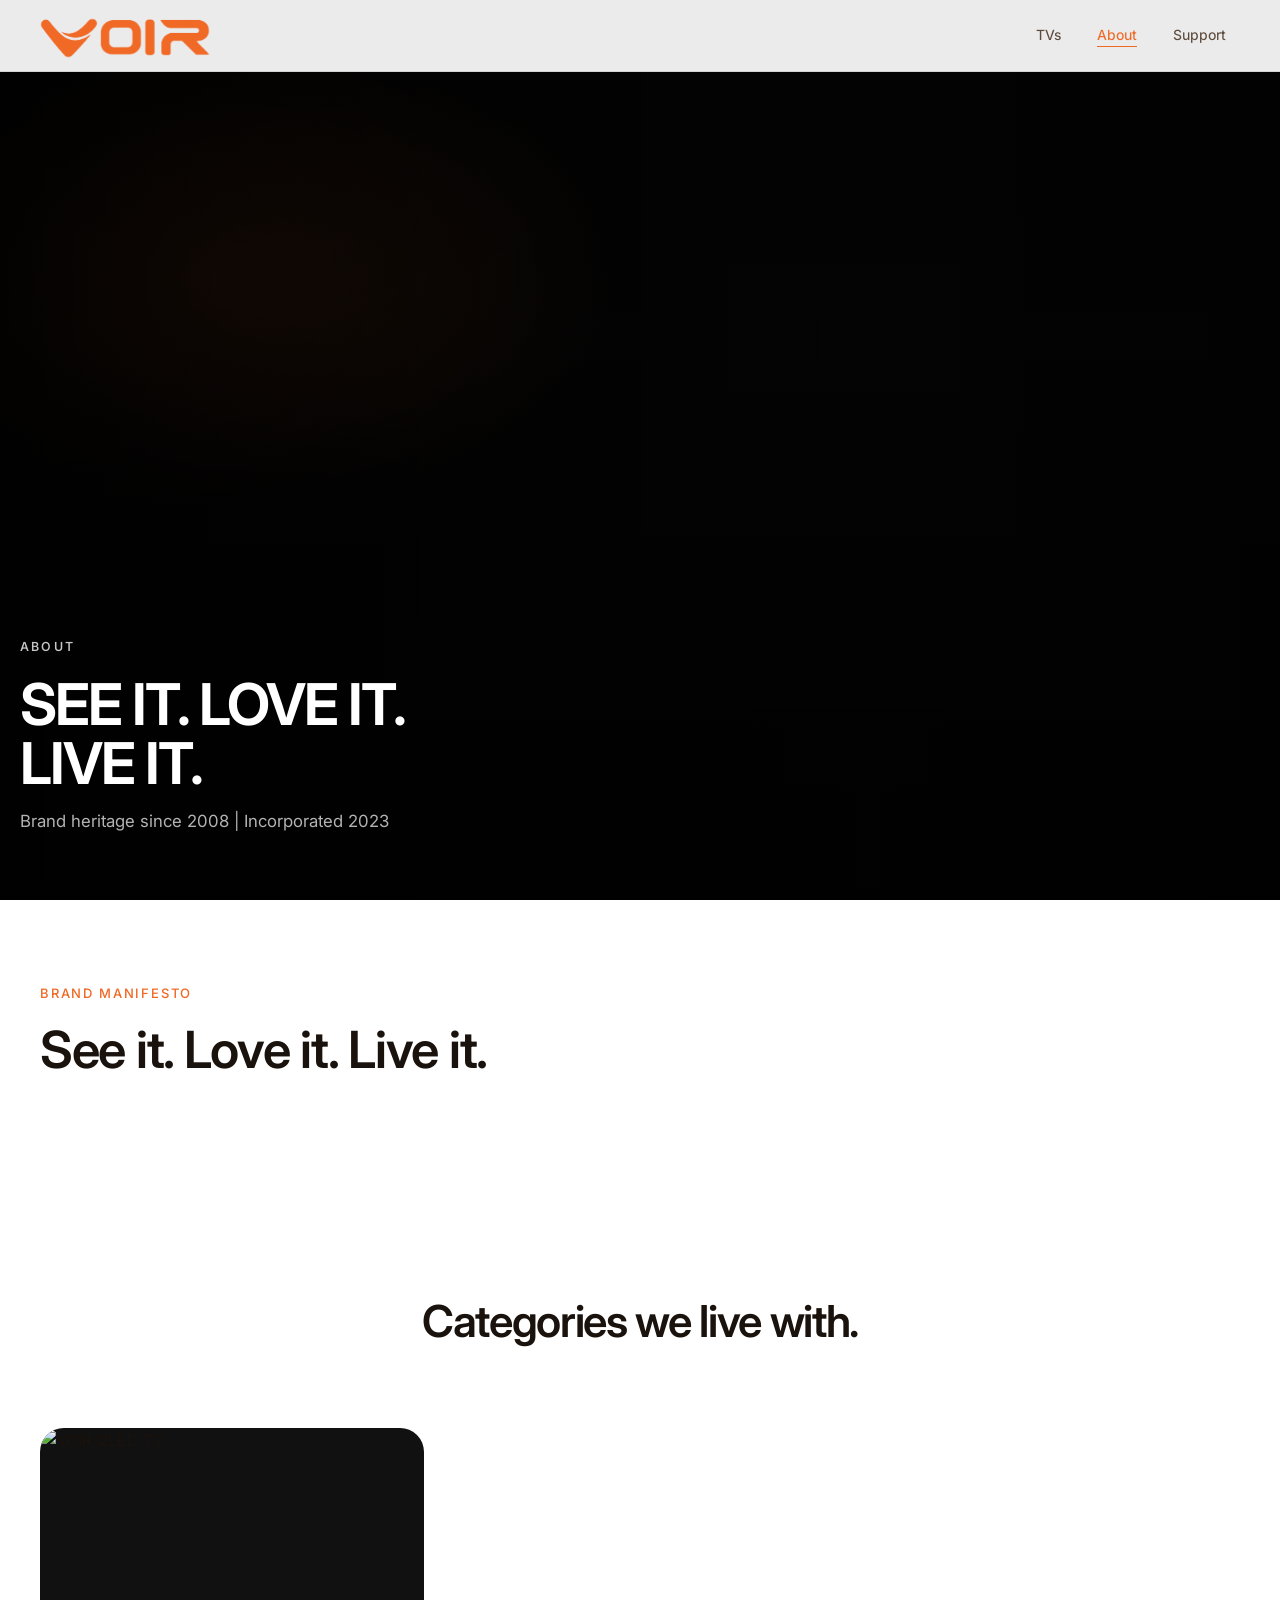
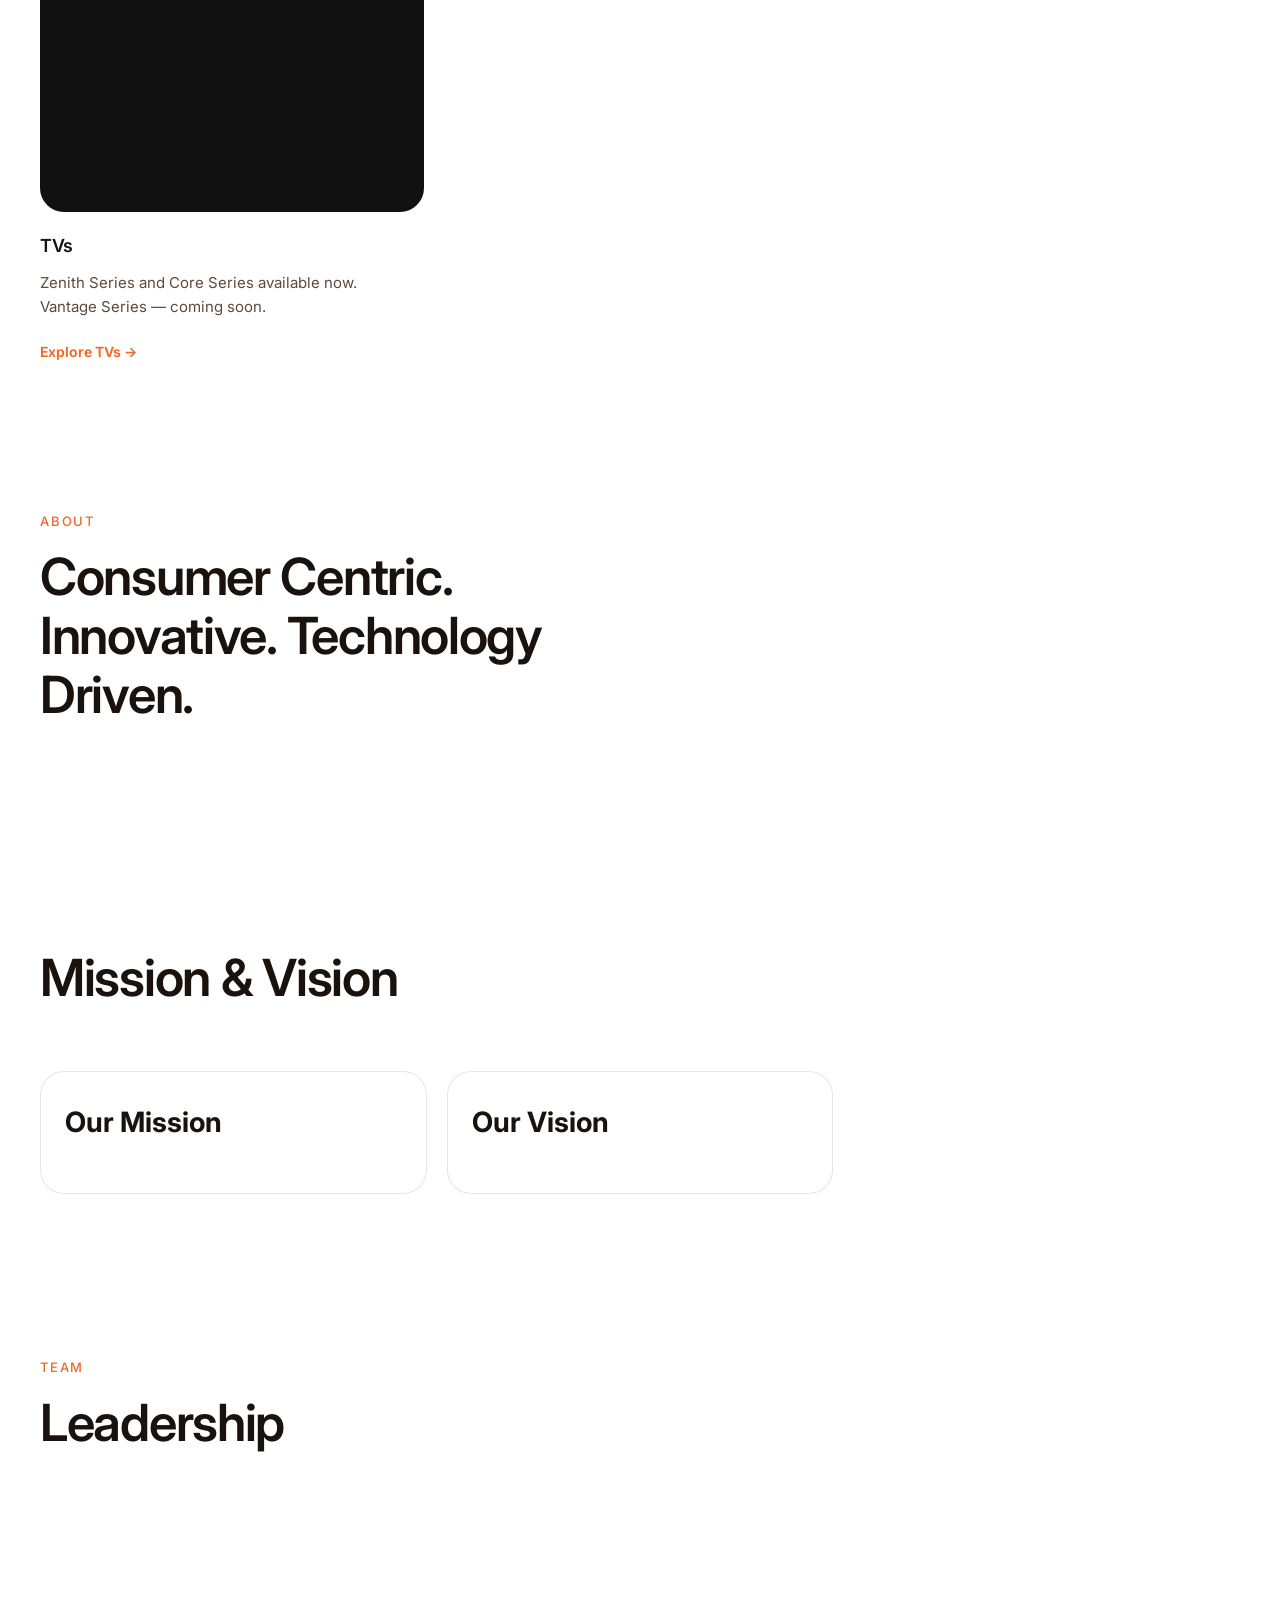
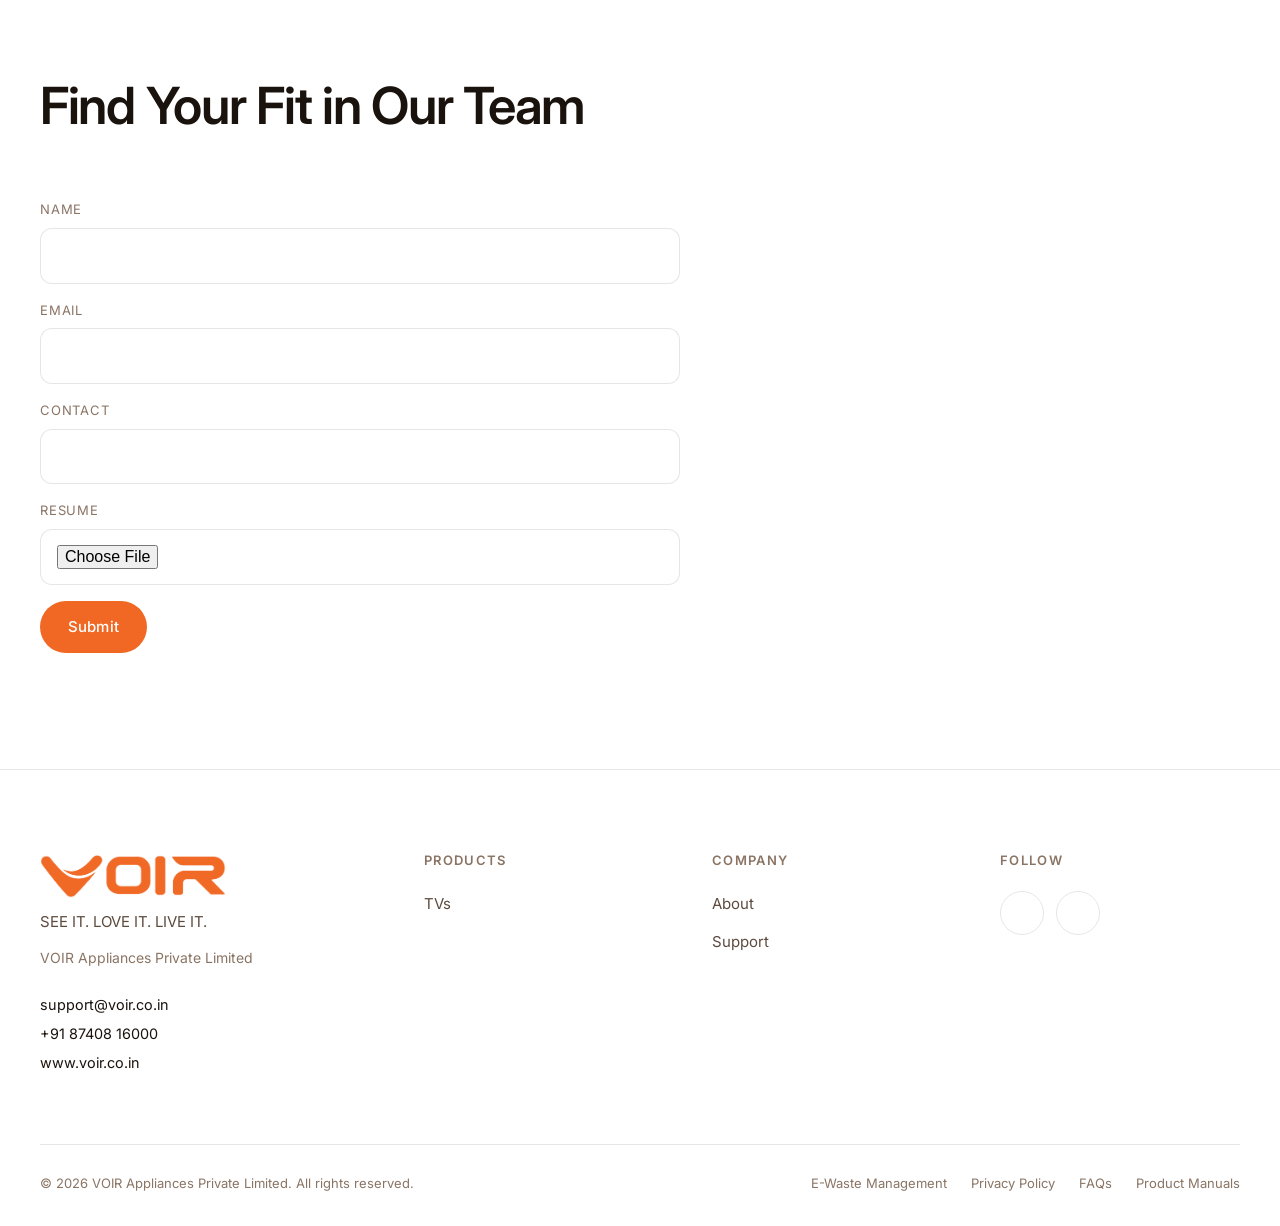
==== commit 163a1e48: "Update HTML, CSS, and JavaScript for enhanced hero section and overall layout. Revise resource links" ====
--- a/about.html
+++ b/about.html
@@ -135,7 +135,7 @@
   <script src="https://cdn.jsdelivr.net/npm/gsap@3.12.5/dist/ScrollTrigger.min.js"></script>
   <script src="https://cdn.jsdelivr.net/npm/lenis@1.1.18/dist/lenis.min.js"></script>
   <script src="js/data.js?v=6"></script>
-  <script src="js/chrome.js?v=6"></script>
+  <script src="js/chrome.js?v=9"></script>
   <script src="js/cursor.js"></script>
   <script src="js/app.js?v=4"></script>
 </body>
--- a/css/main.css
+++ b/css/main.css
@@ -516,11 +516,15 @@
   min-height: 100vh;
   min-height: 100dvh;
   display: flex;
-  align-items: center;
-  padding: calc(var(--nav-height) + 48px) max(24px, calc((100% - 1200px) / 2)) 80px;
+  flex-direction: column;
+  justify-content: flex-end;
+  padding:
+    calc(var(--nav-height) + 28px)
+    max(20px, calc((100% - 1240px) / 2))
+    28px;
   position: relative;
   overflow: hidden;
-  background: var(--color-ink);
+  background: #050505;
   color: #fff;
 }
 
@@ -531,99 +535,312 @@
   z-index: 0;
 }
 
-.hero__bg-image {
-  position: absolute;
-  inset: -4%;
-  background-image: url("../images/tv-hero.jpg");
+.hero__bg-slider {
+  position: absolute;
+  inset: 0;
+}
+
+.hero__bg-slide {
+  position: absolute;
+  inset: -3%;
   background-size: cover;
-  background-position: center;
-  transform: scale(1.08);
-  will-change: transform, opacity;
+  background-position: center 40%;
+  opacity: 0;
+  transform: scale(1.06);
+  transition: opacity 1.1s ease, transform 7s ease;
+  will-change: opacity, transform;
+}
+
+.hero__bg-slide.is-active {
+  opacity: 1;
+  transform: scale(1);
 }
 
 .hero__bg-overlay {
   position: absolute;
   inset: 0;
   background:
-    linear-gradient(105deg, rgba(0, 0, 0, 0.82) 0%, rgba(0, 0, 0, 0.62) 55%, rgba(0, 0, 0, 0.4) 100%);
+    linear-gradient(90deg, rgba(0, 0, 0, 0.78) 0%, rgba(0, 0, 0, 0.42) 42%, rgba(0, 0, 0, 0.28) 68%, rgba(0, 0, 0, 0.55) 100%),
+    linear-gradient(180deg, rgba(0, 0, 0, 0.35) 0%, rgba(0, 0, 0, 0.08) 38%, rgba(0, 0, 0, 0.72) 100%),
+    radial-gradient(ellipse 50% 45% at 18% 30%, rgba(240, 104, 36, 0.18), transparent 60%);
 }
 
 .hero__grain {
   position: absolute;
   inset: 0;
-  opacity: 0.05;
+  opacity: 0.045;
   background-image: url("data:image/svg+xml,%3Csvg viewBox='0 0 256 256' xmlns='http://www.w3.org/2000/svg'%3E%3Cfilter id='n'%3E%3CfeTurbulence type='fractalNoise' baseFrequency='0.85' numOctaves='4' stitchTiles='stitch'/%3E%3C/filter%3E%3Crect width='100%25' height='100%25' filter='url(%23n)'/%3E%3C/svg%3E");
   background-size: 180px;
 }
 
+.hero__rail {
+  position: absolute;
+  top: calc(var(--nav-height) + 36px);
+  right: max(18px, calc((100% - 1240px) / 2));
+  z-index: 2;
+  margin: 0;
+  writing-mode: vertical-rl;
+  transform: rotate(180deg);
+  font-size: 0.68rem;
+  font-weight: 550;
+  letter-spacing: 0.28em;
+  text-transform: uppercase;
+  color: rgba(255, 255, 255, 0.55);
+}
+
+.hero__shell {
+  position: relative;
+  z-index: 2;
+  width: 100%;
+  max-width: 1240px;
+  margin: 0 auto;
+  flex: 1;
+  display: flex;
+  align-items: flex-end;
+  padding-bottom: clamp(18px, 3vw, 36px);
+}
+
 .hero__content {
   position: relative;
   z-index: 2;
-  max-width: 640px;
+  max-width: 620px;
+  padding-bottom: 8px;
 }
 
 .hero__eyebrow {
-  font-size: 0.8125rem;
-  font-weight: 500;
-  letter-spacing: 0.16em;
+  font-size: 0.78rem;
+  font-weight: 550;
+  letter-spacing: 0.18em;
   text-transform: uppercase;
-  color: #fff;
-  margin-bottom: 20px;
+  color: rgba(255, 255, 255, 0.78);
+  margin: 0 0 18px;
 }
 
 .hero__title {
   font-family: var(--font-title);
-  font-size: clamp(2.75rem, 5.5vw, 4.5rem);
-  font-weight: 600;
-  line-height: 1.05;
-  letter-spacing: -0.03em;
-  margin-bottom: 24px;
-  color: #fff;
+  font-size: clamp(2.4rem, 5.2vw, 4.35rem);
+  font-weight: 650;
+  line-height: 1.02;
+  letter-spacing: -0.035em;
+  margin: 0 0 16px;
+  color: #fff;
+  max-width: 11ch;
+}
+
+.hero__title-accent {
+  background: linear-gradient(120deg, #f6c177 0%, #f06824 48%, #d45516 100%);
+  -webkit-background-clip: text;
+  background-clip: text;
+  color: transparent;
 }
 
 .hero__desc {
-  font-size: 1.0625rem;
-  color: rgba(255, 255, 255, 0.72);
-  max-width: 440px;
-  margin-bottom: 36px;
-  line-height: 1.7;
-}
-
-.hero__ctas {
+  font-size: 1.05rem;
+  color: rgba(255, 255, 255, 0.7);
+  max-width: 28em;
+  margin: 0 0 28px;
+  line-height: 1.65;
+}
+
+.hero__features {
+  list-style: none;
+  margin: 0;
+  padding: 0;
   display: flex;
   flex-wrap: wrap;
-  gap: 14px;
+  gap: 10px 18px;
+  max-width: 640px;
+}
+
+.hero__features li {
+  display: inline-flex;
+  align-items: center;
+  gap: 8px;
+  font-size: 0.78rem;
+  font-weight: 500;
+  letter-spacing: 0.01em;
+  color: rgba(255, 255, 255, 0.82);
+  white-space: nowrap;
+}
+
+.hero__feature-icon {
+  width: 28px;
+  height: 28px;
+  border-radius: 999px;
+  border: 1px solid rgba(255, 255, 255, 0.2);
+  background: rgba(255, 255, 255, 0.06);
+  display: grid;
+  place-items: center;
+  color: #fff;
+  flex-shrink: 0;
+}
+
+.hero__feature-icon svg {
+  width: 14px;
+  height: 14px;
 }
 
 .hero__scroll {
   position: absolute;
-  bottom: 32px;
-  left: max(24px, calc((100% - 1200px) / 2));
-  display: flex;
+  right: max(24px, calc((100% - 1240px) / 2 + 8px));
+  bottom: clamp(170px, 24vh, 240px);
+  z-index: 3;
+  display: flex;
+  flex-direction: column;
   align-items: center;
-  gap: 12px;
-  font-size: 0.75rem;
-  letter-spacing: 0.16em;
+  gap: 10px;
+  font-size: 0.68rem;
+  letter-spacing: 0.2em;
   text-transform: uppercase;
   color: rgba(255, 255, 255, 0.55);
-  z-index: 2;
-}
-
-.hero__scroll-line {
-  width: 48px;
-  height: 1px;
-  background: rgba(255, 255, 255, 0.35);
-  position: relative;
+}
+
+.hero__scroll-pill {
+  width: 22px;
+  height: 36px;
+  border-radius: 999px;
+  border: 1px solid rgba(255, 255, 255, 0.35);
+  display: grid;
+  place-items: start center;
+  padding-top: 6px;
+}
+
+.hero__scroll-pill span {
+  width: 4px;
+  height: 4px;
+  border-radius: 50%;
+  background: #fff;
+  animation: heroScrollDot 1.8s ease-in-out infinite;
+}
+
+@keyframes heroScrollDot {
+  0% { transform: translateY(0); opacity: 1; }
+  70% { transform: translateY(12px); opacity: 0.2; }
+  100% { transform: translateY(0); opacity: 1; }
+}
+
+.hero__deck {
+  position: relative;
+  z-index: 3;
+  width: 100%;
+  max-width: 1240px;
+  margin: 0 auto;
+  display: grid;
+  grid-template-columns: auto 1fr auto;
+  grid-template-rows: auto auto;
+  gap: 12px 10px;
+  align-items: center;
+}
+
+.hero__deck-btn {
+  width: 40px;
+  height: 40px;
+  border-radius: 999px;
+  border: 1px solid rgba(255, 255, 255, 0.28);
+  background: rgba(0, 0, 0, 0.35);
+  color: #fff;
+  font-size: 1.35rem;
+  line-height: 1;
+  cursor: pointer;
+  backdrop-filter: blur(8px);
+  transition: background 0.25s ease, border-color 0.25s ease;
+}
+
+.hero__deck-btn:hover {
+  background: rgba(240, 104, 36, 0.22);
+  border-color: rgba(240, 104, 36, 0.6);
+}
+
+.hero__cards {
+  display: grid;
+  grid-template-columns: repeat(4, minmax(0, 1fr));
+  gap: 10px;
+  min-width: 0;
+}
+
+.hero__card {
+  display: grid;
+  grid-template-columns: minmax(0, 1fr) 72px;
+  gap: 10px;
+  align-items: center;
+  min-height: 86px;
+  padding: 12px 12px 12px 14px;
+  border-radius: 14px;
+  border: 1px solid rgba(255, 255, 255, 0.14);
+  background: rgba(10, 10, 10, 0.55);
+  backdrop-filter: blur(10px);
+  color: inherit;
+  text-align: left;
+  cursor: pointer;
+  transition: border-color 0.3s ease, background 0.3s ease, transform 0.3s ease;
+}
+
+.hero__card:hover {
+  border-color: rgba(255, 255, 255, 0.35);
+  background: rgba(18, 18, 18, 0.7);
+}
+
+.hero__card.is-active {
+  border-color: rgba(255, 255, 255, 0.92);
+  background: rgba(20, 20, 20, 0.78);
+  box-shadow: 0 0 0 1px rgba(255, 255, 255, 0.2);
+}
+
+.hero__card-kicker {
+  display: block;
+  font-size: 0.62rem;
+  letter-spacing: 0.14em;
+  text-transform: uppercase;
+  color: rgba(255, 255, 255, 0.55);
+  margin-bottom: 4px;
+}
+
+.hero__card-title {
+  display: block;
+  font-size: 0.78rem;
+  font-weight: 600;
+  line-height: 1.3;
+  color: #fff;
+  letter-spacing: -0.01em;
+}
+
+.hero__card-media {
+  width: 72px;
+  height: 54px;
+  border-radius: 8px;
   overflow: hidden;
-}
-
-.hero__scroll-line::after {
-  content: "";
-  position: absolute;
-  inset: 0;
-  background: var(--color-accent);
-  transform: translateX(-100%);
-  animation: scrollPulse 2s var(--ease-out-expo) infinite;
+  background: #1a1a1a;
+}
+
+.hero__card-media img {
+  width: 100%;
+  height: 100%;
+  object-fit: cover;
+  display: block;
+}
+
+.hero__dots {
+  grid-column: 1 / -1;
+  display: flex;
+  justify-content: center;
+  gap: 8px;
+  padding-top: 2px;
+}
+
+.hero__dot {
+  width: 7px;
+  height: 7px;
+  border-radius: 999px;
+  border: 0;
+  padding: 0;
+  background: rgba(255, 255, 255, 0.28);
+  cursor: pointer;
+  transition: width 0.25s ease, background 0.25s ease;
+}
+
+.hero__dot.is-active {
+  width: 18px;
+  background: #f06824;
 }
 
 /* Nav on dark hero */
@@ -662,10 +879,11 @@
 
 .featured-slider {
   position: relative;
-  background: #ffffff;
+  background: #f6f4f1;
   color: #0b1220;
   overflow: hidden;
-  padding-bottom: 88px;
+  padding-top: clamp(72px, 9vw, 104px);
+  padding-bottom: clamp(56px, 7vw, 80px);
 }
 
 .featured-slider__bg {
@@ -673,15 +891,79 @@
   inset: 0;
   pointer-events: none;
   background:
-    radial-gradient(ellipse 60% 50% at 20% 20%, rgba(240, 104, 36, 0.08), transparent 60%),
-    radial-gradient(ellipse 50% 40% at 85% 70%, rgba(240, 104, 36, 0.05), transparent 55%);
+    radial-gradient(ellipse 55% 45% at 12% 18%, rgba(240, 104, 36, 0.1), transparent 58%),
+    radial-gradient(ellipse 48% 40% at 88% 78%, rgba(240, 104, 36, 0.07), transparent 55%),
+    linear-gradient(160deg, #faf8f5 0%, #f3f0ec 48%, #f7f5f2 100%);
+}
+
+.featured-slider__bg::before,
+.featured-slider__bg::after {
+  content: "";
+  position: absolute;
+  border-radius: 40% 60% 55% 45%;
+  background: rgba(255, 255, 255, 0.55);
+  filter: blur(2px);
+}
+
+.featured-slider__bg::before {
+  width: 42vw;
+  height: 42vw;
+  max-width: 520px;
+  max-height: 520px;
+  top: -8%;
+  left: -8%;
+  transform: rotate(18deg);
+}
+
+.featured-slider__bg::after {
+  width: 36vw;
+  height: 36vw;
+  max-width: 420px;
+  max-height: 420px;
+  right: -6%;
+  bottom: 8%;
+  transform: rotate(-22deg);
+  background: rgba(255, 255, 255, 0.4);
+}
+
+.featured-slider__rail {
+  position: absolute;
+  top: 42%;
+  z-index: 2;
+  margin: 0;
+  writing-mode: vertical-rl;
+  transform: rotate(180deg);
+  font-size: 0.68rem;
+  font-weight: 600;
+  letter-spacing: 0.22em;
+  text-transform: uppercase;
+  color: rgba(11, 18, 32, 0.22);
+}
+
+.featured-slider__rail::before {
+  content: "";
+  display: block;
+  width: 28px;
+  height: 2px;
+  margin: 0 auto 14px;
+  background: #f06824;
+  transform: rotate(90deg);
+  transform-origin: center;
+}
+
+.featured-slider__rail--left {
+  left: max(12px, calc((100% - 1240px) / 2 - 8px));
+}
+
+.featured-slider__rail--right {
+  right: max(12px, calc((100% - 1240px) / 2 - 8px));
 }
 
 .featured-slider__header {
   position: relative;
   z-index: 1;
   max-width: 720px;
-  margin-bottom: 40px;
+  margin-bottom: 28px;
 }
 
 .featured-slider__header .section__eyebrow {
@@ -690,6 +972,10 @@
 
 .featured-slider__header .section__title {
   color: #0b1220;
+}
+
+.featured-slider__accent {
+  color: #f06824;
 }
 
 .featured-slider__header .section__lead {
@@ -710,8 +996,31 @@
 .featured-slider__nav {
   display: flex;
   justify-content: center;
-  gap: 10px;
-  margin-top: 24px;
+  align-items: center;
+  gap: 14px;
+  margin-top: 22px;
+}
+
+.featured-slider__dots {
+  display: flex;
+  align-items: center;
+  gap: 8px;
+}
+
+.featured-slider__dot {
+  width: 8px;
+  height: 8px;
+  border-radius: 999px;
+  border: 0;
+  padding: 0;
+  background: rgba(11, 18, 32, 0.18);
+  cursor: pointer;
+  transition: width 0.25s ease, background 0.25s ease;
+}
+
+.featured-slider__dot.is-active {
+  width: 22px;
+  background: #f06824;
 }
 
 .slider-nav-btn {
@@ -733,15 +1042,18 @@
 }
 
 .featured-slider .slider-nav-btn {
+  width: 44px;
+  height: 44px;
   border: 1px solid rgba(11, 18, 32, 0.1);
-  background: rgba(255, 255, 255, 0.72);
-  backdrop-filter: blur(12px);
-  -webkit-backdrop-filter: blur(12px);
+  background: #fff;
   color: #0b1220;
-  box-shadow: 0 8px 24px rgba(11, 18, 32, 0.06);
+  box-shadow: 0 8px 22px rgba(11, 18, 32, 0.08);
 }
 
 .featured-slider .slider-nav-btn:hover {
+  background: #f06824;
+  color: #fff;
+  border-color: #f06824;
   box-shadow: 0 10px 28px rgba(240, 104, 36, 0.28);
 }
 
@@ -753,8 +1065,8 @@
   cursor: grab;
   touch-action: pan-y;
   user-select: none;
-  mask-image: linear-gradient(90deg, transparent, #000 6%, #000 94%, transparent);
-  -webkit-mask-image: linear-gradient(90deg, transparent, #000 6%, #000 94%, transparent);
+  mask-image: linear-gradient(90deg, transparent, #000 5%, #000 95%, transparent);
+  -webkit-mask-image: linear-gradient(90deg, transparent, #000 5%, #000 95%, transparent);
 }
 
 .featured-slider__wrap.is-dragging,
@@ -765,11 +1077,11 @@
 .featured-slider__track {
   display: flex;
   align-items: center;
-  gap: 20px;
+  gap: 18px;
   width: max-content;
   will-change: transform;
-  padding: 36px 0 40px;
-  perspective: 1200px;
+  padding: 40px 0 48px;
+  perspective: 1400px;
   transform-style: preserve-3d;
 }
 
@@ -777,21 +1089,13 @@
   position: relative;
   display: flex;
   flex-direction: column;
-  flex: 0 0 clamp(260px, 30vw, 360px);
-  height: clamp(400px, 48vw, 520px);
-  border-radius: 22px;
+  flex: 0 0 clamp(250px, 28vw, 320px);
+  height: clamp(420px, 52vw, 500px);
+  border-radius: 24px;
   overflow: hidden;
-  border: 1px solid rgba(255, 255, 255, 0.55);
-  background: linear-gradient(
-    165deg,
-    rgba(255, 255, 255, 0.72) 0%,
-    rgba(255, 255, 255, 0.42) 100%
-  );
-  backdrop-filter: blur(18px) saturate(1.2);
-  -webkit-backdrop-filter: blur(18px) saturate(1.2);
-  box-shadow:
-    0 18px 50px rgba(11, 18, 32, 0.08),
-    inset 0 1px 0 rgba(255, 255, 255, 0.75);
+  border: 1px solid rgba(11, 18, 32, 0.06);
+  background: #ffffff;
+  box-shadow: 0 18px 44px rgba(11, 18, 32, 0.08);
   opacity: 0.7;
   transform-origin: center center;
   transform-style: preserve-3d;
@@ -800,11 +1104,11 @@
 }
 
 .feat-slide.is-active {
-  border-color: rgba(240, 104, 36, 0.45);
+  border-color: rgba(240, 104, 36, 0.7);
   box-shadow:
-    0 28px 70px rgba(11, 18, 32, 0.12),
-    0 0 0 1px rgba(240, 104, 36, 0.18),
-    inset 0 1px 0 rgba(255, 255, 255, 0.9);
+    0 28px 64px rgba(11, 18, 32, 0.12),
+    0 0 0 1px rgba(240, 104, 36, 0.35),
+    0 0 36px rgba(240, 104, 36, 0.28);
 }
 
 .feat-slide.is-near {
@@ -813,11 +1117,42 @@
 
 .feat-slide--zenith,
 .feat-slide--core {
-  background: linear-gradient(
-    165deg,
-    rgba(255, 255, 255, 0.72) 0%,
-    rgba(255, 255, 255, 0.42) 100%
-  );
+  background: #ffffff;
+}
+
+.feat-slide__size {
+  position: absolute;
+  top: 16px;
+  left: 16px;
+  z-index: 3;
+  font-family: var(--font-title);
+  font-size: 1.15rem;
+  font-weight: 700;
+  letter-spacing: -0.03em;
+  color: #0b1220;
+  text-shadow: 0 1px 0 rgba(255, 255, 255, 0.7);
+}
+
+.feat-slide__badge {
+  position: absolute;
+  top: 14px;
+  right: 14px;
+  z-index: 3;
+  display: none;
+  align-items: center;
+  gap: 4px;
+  padding: 6px 10px;
+  border-radius: 999px;
+  background: #f06824;
+  color: #fff;
+  font-size: 0.68rem;
+  font-weight: 700;
+  letter-spacing: 0.02em;
+  box-shadow: 0 8px 18px rgba(240, 104, 36, 0.35);
+}
+
+.feat-slide.is-active.feat-slide--popular .feat-slide__badge {
+  display: inline-flex;
 }
 
 .feat-slide__media {
@@ -827,8 +1162,7 @@
   overflow: hidden;
   margin: 14px 14px 0;
   border-radius: 16px;
-  background: rgba(255, 255, 255, 0.85);
-  box-shadow: inset 0 0 0 1px rgba(11, 18, 32, 0.04);
+  background: #f3f1ee;
 }
 
 .feat-slide__media img {
@@ -836,55 +1170,156 @@
   height: 100%;
   object-fit: contain;
   object-position: center;
-  transform: scale(1.55);
+  transform: scale(1.45);
   transition: transform 0.7s var(--ease-out-expo);
 }
 
 .feat-slide.is-active .feat-slide__media img {
-  transform: scale(1.68);
+  transform: scale(1.58);
 }
 
 .feat-slide__body {
   flex: 0 0 auto;
-  padding: 18px 20px 20px;
-  background: transparent;
-  border-top: none;
-}
-
-.feat-slide__body span {
-  font-size: 0.7rem;
-  font-weight: 600;
-  letter-spacing: 0.12em;
+  display: flex;
+  flex-direction: column;
+  padding: 16px 18px 18px;
+  background: #fff;
+}
+
+.feat-slide__series {
+  font-size: 0.68rem;
+  font-weight: 700;
+  letter-spacing: 0.14em;
   text-transform: uppercase;
-  color: var(--color-accent);
-}
-
-.feat-slide__body h3 {
+  color: #f06824;
+}
+
+.feat-slide__model {
   font-family: var(--font-title);
-  font-size: 1.15rem;
-  font-weight: 600;
-  margin: 8px 0 6px;
+  font-size: 1.12rem;
+  font-weight: 650;
+  margin: 6px 0 4px;
   letter-spacing: -0.02em;
-  line-height: 1.25;
+  line-height: 1.2;
   color: #0b1220;
 }
 
-.feat-slide__body p {
+.feat-slide__specs {
+  font-size: 0.8125rem;
+  color: #6b7280;
+  line-height: 1.45;
+  margin: 0 0 10px;
+}
+
+.feat-slide__chips {
+  display: flex;
+  flex-wrap: wrap;
+  gap: 6px;
+  margin-bottom: 12px;
+}
+
+.feat-slide__chips span {
+  font-size: 0.62rem;
+  font-weight: 650;
+  letter-spacing: 0.04em;
+  text-transform: uppercase;
+  color: #4b5563;
+  padding: 5px 8px;
+  border-radius: 999px;
+  border: 1px solid rgba(11, 18, 32, 0.1);
+  background: #f7f5f2;
+}
+
+.feat-slide__link {
+  margin-top: auto;
+  display: inline-flex;
+  align-items: center;
+  justify-content: center;
   font-size: 0.875rem;
-  color: #6b7280;
-  line-height: 1.5;
-  margin-bottom: 12px;
-}
-
-.feat-slide__link {
-  font-size: 0.875rem;
-  font-weight: 600;
-  color: var(--color-accent);
-  transition: color 0.3s ease;
+  font-weight: 650;
+  color: #f06824;
+  transition: color 0.3s ease, background 0.3s ease, border-color 0.3s ease;
+}
+
+.feat-slide.is-active .feat-slide__link {
+  width: 100%;
+  min-height: 44px;
+  padding: 0 14px;
+  border-radius: 999px;
+  background: #f06824;
+  color: #fff;
+  box-shadow: 0 10px 24px rgba(240, 104, 36, 0.28);
+}
+
+.feat-slide.is-active .feat-slide__link:hover {
+  background: #d95516;
+  color: #fff;
 }
 
 .feat-slide__link:hover {
-  color: var(--color-accent-hover);
+  color: #d95516;
+}
+
+.featured-slider__footer {
+  position: relative;
+  z-index: 1;
+  display: flex;
+  align-items: center;
+  justify-content: space-between;
+  gap: 20px;
+  margin-top: 8px;
+  padding-top: 8px;
+  flex-wrap: wrap;
+}
+
+.featured-slider__perks {
+  list-style: none;
+  margin: 0;
+  padding: 0;
+  display: flex;
+  flex-wrap: wrap;
+  align-items: center;
+  gap: 0;
+}
+
+.featured-slider__perks li {
+  display: inline-flex;
+  align-items: center;
+  gap: 10px;
+  padding: 8px 18px;
+  font-size: 0.82rem;
+  font-weight: 550;
+  color: #374151;
+  border-right: 1px solid rgba(11, 18, 32, 0.1);
+}
+
+.featured-slider__perks li:first-child {
+  padding-left: 0;
+}
+
+.featured-slider__perks li:last-child {
+  border-right: 0;
+}
+
+.featured-slider__perk-icon {
+  width: 30px;
+  height: 30px;
+  border-radius: 999px;
+  border: 1px solid rgba(11, 18, 32, 0.1);
+  background: #fff;
+  display: grid;
+  place-items: center;
+  color: #0b1220;
+  flex-shrink: 0;
+}
+
+.featured-slider__perk-icon svg {
+  width: 14px;
+  height: 14px;
+}
+
+.featured-slider__cta {
+  flex-shrink: 0;
 }
 
 @keyframes scrollPulse {
@@ -1022,6 +1457,7 @@
   position: relative;
   display: flex;
   flex-direction: column;
+  height: 100%;
   border-radius: 20px;
   overflow: hidden;
   background: #ffffff;
@@ -1121,6 +1557,9 @@
 }
 
 .cat-card__body {
+  display: flex;
+  flex-direction: column;
+  flex: 1;
   padding: 18px 20px 22px;
   background: transparent;
 }
@@ -1150,6 +1589,9 @@
 }
 
 .cat-card__cta {
+  display: inline-block;
+  margin-top: auto;
+  padding-top: 4px;
   font-size: 0.875rem;
   font-weight: 600;
   color: var(--color-accent);
@@ -1200,25 +1642,40 @@
   width: 100%;
   height: 100%;
   object-fit: cover;
-  transform: scale(1.04);
-  filter: saturate(1.05) contrast(1.05);
+  object-position: center;
+  transform: scale(1.03);
+  filter: saturate(1.08) contrast(1.06) brightness(0.92);
 }
 
 .cinema__veil {
   position: absolute;
   inset: 0;
   background:
-    linear-gradient(180deg, rgba(8, 8, 8, 0.25) 0%, rgba(8, 8, 8, 0.55) 45%, rgba(8, 8, 8, 0.82) 100%),
-    radial-gradient(ellipse at 30% 20%, rgba(240, 104, 36, 0.22), transparent 55%);
+    linear-gradient(
+      180deg,
+      rgba(7, 7, 7, 0.35) 0%,
+      rgba(7, 7, 7, 0.28) 32%,
+      rgba(7, 7, 7, 0.62) 68%,
+      rgba(7, 7, 7, 0.9) 100%
+    ),
+    linear-gradient(
+      105deg,
+      rgba(7, 7, 7, 0.55) 0%,
+      rgba(7, 7, 7, 0.12) 48%,
+      rgba(7, 7, 7, 0.45) 100%
+    ),
+    radial-gradient(ellipse 55% 50% at 18% 18%, rgba(240, 104, 36, 0.28), transparent 62%),
+    radial-gradient(ellipse 40% 35% at 88% 72%, rgba(240, 104, 36, 0.12), transparent 60%);
+  pointer-events: none;
 }
 
 .cinema__grain {
   position: absolute;
   inset: 0;
-  opacity: 0.18;
+  opacity: 0.12;
   pointer-events: none;
   background-image: url("data:image/svg+xml,%3Csvg viewBox='0 0 200 200' xmlns='http://www.w3.org/2000/svg'%3E%3Cfilter id='n'%3E%3CfeTurbulence type='fractalNoise' baseFrequency='0.85' numOctaves='3' stitchTiles='stitch'/%3E%3C/filter%3E%3Crect width='100%25' height='100%25' filter='url(%23n)'/%3E%3C/svg%3E");
-  mix-blend-mode: overlay;
+  mix-blend-mode: soft-light;
 }
 
 .cinema__content {
@@ -1234,7 +1691,7 @@
   font-size: 0.75rem;
   letter-spacing: 0.18em;
   text-transform: uppercase;
-  color: rgba(255, 255, 255, 0.72);
+  color: #f06824;
 }
 
 .cinema__title {
@@ -1243,6 +1700,8 @@
   line-height: 1.05;
   letter-spacing: -0.03em;
   font-weight: 700;
+  color: #fff;
+  text-shadow: 0 12px 40px rgba(0, 0, 0, 0.45);
 }
 
 .cinema__lead {
@@ -1250,7 +1709,7 @@
   max-width: 34rem;
   font-size: 1.05rem;
   line-height: 1.55;
-  color: rgba(255, 255, 255, 0.82);
+  color: rgba(255, 255, 255, 0.78);
 }
 
 .cinema__actions {
@@ -1264,10 +1723,13 @@
   background: rgba(255, 255, 255, 0.08);
   border-color: rgba(255, 255, 255, 0.28);
   color: #fff;
+  backdrop-filter: blur(8px);
 }
 
 .cinema .btn--secondary:hover {
-  background: rgba(255, 255, 255, 0.16);
+  background: rgba(240, 104, 36, 0.18);
+  border-color: rgba(240, 104, 36, 0.55);
+  color: #fff;
 }
 
 /* ============================================
@@ -2703,10 +3165,31 @@
 
 @media (max-width: 900px) {
   .hero {
-    grid-template-columns: 1fr;
-    padding-top: calc(var(--nav-height) + 32px);
+    padding-top: calc(var(--nav-height) + 24px);
+    padding-bottom: 20px;
     min-height: auto;
-    padding-bottom: 100px;
+  }
+
+  .hero__rail {
+    display: none;
+  }
+
+  .hero__scroll {
+    display: none;
+  }
+
+  .hero__shell {
+    align-items: flex-start;
+    padding-top: 24px;
+    padding-bottom: 20px;
+  }
+
+  .hero__title {
+    max-width: none;
+  }
+
+  .hero__cards {
+    grid-template-columns: repeat(2, minmax(0, 1fr));
   }
 
   .section__header--row {
@@ -2824,6 +3307,10 @@
     padding-bottom: 64px;
   }
 
+  .featured-slider__rail {
+    display: none;
+  }
+
   .featured-slider__header {
     margin-bottom: 24px;
   }
@@ -2835,7 +3322,27 @@
 
   .feat-slide {
     flex-basis: min(78vw, 300px);
-    height: 420px;
+    height: 440px;
+  }
+
+  .featured-slider__footer {
+    flex-direction: column;
+    align-items: stretch;
+  }
+
+  .featured-slider__perks {
+    width: 100%;
+  }
+
+  .featured-slider__perks li {
+    flex: 1 1 45%;
+    border-right: 0;
+    padding: 10px 8px 10px 0;
+  }
+
+  .featured-slider__cta {
+    width: 100%;
+    text-align: center;
   }
 
   .feat-slide.is-active {
@@ -2885,9 +3392,25 @@
     height: 300px;
   }
 
-  .hero__ctas {
-    flex-direction: column;
-    align-items: flex-start;
+  .hero__features {
+    gap: 8px 12px;
+  }
+
+  .hero__features li {
+    font-size: 0.72rem;
+    white-space: normal;
+  }
+
+  .hero__cards {
+    grid-template-columns: 1fr;
+  }
+
+  .hero__deck {
+    grid-template-columns: 1fr;
+  }
+
+  .hero__deck-btn {
+    display: none;
   }
 
   .stats__grid {
@@ -2900,11 +3423,6 @@
 
   .global__points {
     gap: 8px;
-  }
-
-  .hero__trust {
-    flex-direction: column;
-    gap: 10px;
   }
 }
 
@@ -2917,7 +3435,7 @@
     transition-duration: 0.01ms !important;
   }
 
-  .hero__scroll-line::after,
+  .hero__scroll-pill span,
   .promo__bg,
   .promo__bg-glow,
   .promo__badge {
--- a/css/pages.css
+++ b/css/pages.css
@@ -8,10 +8,11 @@
   height: 44px;
   width: auto;
   object-fit: contain;
+  filter: none;
 }
 
 .footer__logo-img {
-  height: 64px;
+  height: 48px;
 }
 
 .nav__link.is-active {
@@ -74,17 +75,13 @@
 .featured-slider .feat-slide,
 .featured-slider .feat-slide--zenith,
 .featured-slider .feat-slide--core {
-  background: linear-gradient(
-    165deg,
-    rgba(255, 255, 255, 0.72) 0%,
-    rgba(255, 255, 255, 0.42) 100%
-  );
+  background: #ffffff;
   color: #0b1220;
-  border: 1px solid rgba(255, 255, 255, 0.55);
+  border: 1px solid rgba(11, 18, 32, 0.06);
 }
 
 .featured-slider .slider-nav-btn {
-  background: rgba(255, 255, 255, 0.72);
+  background: #fff;
   color: #0b1220;
   border-color: rgba(11, 18, 32, 0.1);
 }
@@ -96,32 +93,32 @@
   background: #fff;
 }
 
-.feat-slide__body h3 {
-  color: var(--color-text-primary);
+.feat-slide__model {
+  color: #0b1220;
 }
 
 .featured-slider .feat-slide__body {
-  background: transparent;
-}
-
-.featured-slider .feat-slide__body span {
-  color: var(--color-accent);
-}
-
-.featured-slider .feat-slide__body h3 {
-  color: #0b1220;
-}
-
-.featured-slider .feat-slide__body p {
+  background: #fff;
+}
+
+.featured-slider .feat-slide__series {
+  color: #f06824;
+}
+
+.featured-slider .feat-slide__specs {
   color: #6b7280;
 }
 
 .featured-slider .feat-slide__link {
-  color: var(--color-accent);
+  color: #f06824;
+}
+
+.featured-slider .feat-slide.is-active .feat-slide__link {
+  color: #fff;
 }
 
 .featured-slider .feat-slide__media {
-  background: rgba(255, 255, 255, 0.9);
+  background: #f3f1ee;
 }
 
 .featured-slider .feat-slide__media img {
@@ -608,100 +605,126 @@
 
 /* Pointers */
 .pointers {
-  background: #f4f4f2;
-  color: #0b1220;
+  background: #f4f1ed;
+  color: #111;
+  padding-top: clamp(72px, 9vw, 104px);
+  padding-bottom: clamp(72px, 9vw, 104px);
 }
 
 .pointers__header {
-  display: grid;
-  grid-template-columns: minmax(0, 1.2fr) minmax(0, 0.8fr);
-  gap: 28px 56px;
-  align-items: end;
-  margin-bottom: 52px;
+  display: flex;
+  flex-direction: column;
+  align-items: flex-start;
+  gap: 14px;
+  margin-bottom: clamp(36px, 5vw, 56px);
+  max-width: 42rem;
+}
+
+.pointers__header .section__eyebrow {
+  margin: 0;
+  color: var(--color-accent);
 }
 
 .pointers__header .section__title {
-  color: #0b1220;
-  max-width: 12ch;
+  color: #111;
+  max-width: none;
   margin: 0;
-  letter-spacing: -0.035em;
+  letter-spacing: -0.04em;
+  line-height: 1.05;
+  font-size: clamp(2rem, 4.4vw, 3.25rem);
 }
 
 .pointers__header .section__lead {
-  color: #6b7280;
+  color: #667085;
   margin: 0;
-  max-width: 34em;
-  font-size: 1.0625rem;
+  max-width: 38em;
+  font-size: 1.05rem;
   line-height: 1.65;
   border-left: 3px solid var(--color-accent);
-  padding-left: 18px;
+  padding-left: 16px;
 }
 
 .pointer-groups {
   display: grid;
-  grid-template-columns: 1.4fr 1fr;
-  gap: 16px;
-}
-
-/* Shared block */
+  grid-template-columns: 1.2fr 1fr;
+  gap: 18px;
+}
+
 .ptr {
   position: relative;
   display: flex;
+  flex-direction: column;
   overflow: hidden;
-  border-radius: 20px;
-  background: #101010;
+  border-radius: 28px;
+  background:
+    radial-gradient(ellipse 70% 80% at 100% 20%, rgba(70, 70, 70, 0.35), transparent 55%),
+    linear-gradient(145deg, #1a1a1a 0%, #0e0e0e 55%, #151515 100%);
   color: #fff;
   isolation: isolate;
+  min-height: 320px;
+  border: 1px solid rgba(255, 255, 255, 0.06);
+  box-shadow:
+    0 24px 48px rgba(0, 0, 0, 0.18),
+    inset 0 1px 0 rgba(255, 255, 255, 0.04);
+  padding: 28px 28px 24px;
+  transition: transform 0.4s var(--ease-out-expo), box-shadow 0.4s ease;
+}
+
+.ptr:hover {
+  transform: translateY(-4px);
+  box-shadow:
+    0 28px 56px rgba(0, 0, 0, 0.22),
+    inset 0 1px 0 rgba(255, 255, 255, 0.05);
+}
+
+.ptr__main {
+  display: grid;
+  grid-template-columns: minmax(0, 1.05fr) minmax(140px, 0.95fr);
+  gap: 16px;
+  align-items: stretch;
+  flex: 1;
+  min-height: 0;
+}
+
+.ptr__copy {
+  display: flex;
+  flex-direction: column;
+  justify-content: flex-start;
+  min-width: 0;
+  z-index: 1;
+  padding-right: 4px;
 }
 
 .ptr__media {
-  position: absolute;
-  inset: 0;
-  z-index: 0;
+  position: relative;
+  min-height: 180px;
+  border-radius: 18px;
+  overflow: hidden;
+  background: linear-gradient(160deg, #2a2a2a 0%, #161616 100%);
+  align-self: stretch;
 }
 
 .ptr__media img {
   width: 100%;
   height: 100%;
   object-fit: cover;
+  object-position: center;
   display: block;
-  filter: brightness(0.55) saturate(1.05);
-}
-
-.ptr__shade {
-  position: absolute;
-  inset: 0;
-  z-index: 1;
-  background: linear-gradient(
-    165deg,
-    rgba(8, 8, 8, 0.72) 0%,
-    rgba(8, 8, 8, 0.28) 48%,
-    rgba(8, 8, 8, 0.78) 100%
-  );
-}
-
-.ptr__body {
-  position: relative;
-  z-index: 2;
-  display: flex;
-  flex-direction: column;
-  padding: 28px;
-  width: 100%;
 }
 
 .ptr__label {
-  font-size: 0.75rem;
-  font-weight: 600;
-  letter-spacing: 0.16em;
+  font-size: 0.72rem;
+  font-weight: 700;
+  letter-spacing: 0.18em;
   text-transform: uppercase;
-  color: var(--color-accent);
+  color: #f06824;
   margin: 0 0 14px;
 }
 
 .ptr__hero-spec {
   font-family: var(--font-title);
-  font-size: clamp(1.5rem, 2.4vw, 2.15rem);
-  font-weight: 600;
+  font-size: clamp(1.35rem, 2.1vw, 1.85rem);
+  font-weight: 650;
   letter-spacing: -0.03em;
   line-height: 1.15;
   color: #fff;
@@ -712,169 +735,226 @@
 .ptr__desc {
   margin: 0;
   color: rgba(255, 255, 255, 0.72);
-  font-size: 0.95rem;
+  font-size: 0.92rem;
   line-height: 1.6;
-  max-width: 34em;
+  max-width: 28em;
 }
 
 .ptr__specs {
   display: flex;
   flex-wrap: wrap;
   gap: 8px;
-  margin-top: auto;
-  padding-top: 28px;
+  margin: 22px 0 0;
+  padding: 0;
   list-style: none;
 }
 
 .ptr__specs li {
-  font-size: 0.78rem;
+  font-size: 0.75rem;
   font-weight: 500;
-  color: rgba(255, 255, 255, 0.62);
-  padding: 7px 11px;
+  color: rgba(255, 255, 255, 0.88);
+  padding: 8px 14px;
   border-radius: 999px;
-  border: 1px solid rgba(255, 255, 255, 0.12);
+  border: 1px solid rgba(255, 255, 255, 0.14);
   background: rgba(255, 255, 255, 0.06);
+  white-space: nowrap;
 }
 
 .ptr__specs li.is-lead {
-  color: #071110;
-  background: var(--color-accent);
-  border-color: var(--color-accent);
-  font-weight: 600;
-}
-
-/* Picture — tall hero */
+  color: #fff;
+  background: #f06824;
+  border-color: #f06824;
+  font-weight: 650;
+}
+
+/* Picture — large left feature */
 .ptr--hero {
   grid-row: span 2;
-  min-height: 580px;
-}
-
-.ptr--hero .ptr__body {
-  justify-content: space-between;
+  min-height: 100%;
   padding: 32px;
+  background:
+    radial-gradient(ellipse 60% 70% at 90% 30%, rgba(90, 90, 90, 0.28), transparent 50%),
+    linear-gradient(150deg, #1c1c1c 0%, #0c0c0c 100%);
+}
+
+.ptr--hero .ptr__main {
+  grid-template-columns: 1fr;
+  grid-template-rows: minmax(260px, 1fr) auto;
+  min-height: 440px;
+  gap: 22px;
+}
+
+.ptr--hero .ptr__media {
+  min-height: 260px;
+  border-radius: 20px;
+  order: -1;
+}
+
+.ptr--hero .ptr__media img {
+  object-position: center 35%;
 }
 
 .ptr--hero .ptr__hero-spec {
-  font-size: clamp(1.85rem, 3vw, 2.75rem);
+  font-size: clamp(1.7rem, 2.8vw, 2.35rem);
+  max-width: 14ch;
+}
+
+.ptr--hero .ptr__copy {
+  justify-content: flex-start;
+}
+
+/* Sound / Processor */
+.ptr--stack {
+  min-height: 300px;
+  padding: 24px;
+}
+
+.ptr--stack .ptr__main {
+  grid-template-columns: minmax(0, 1.15fr) minmax(120px, 0.85fr);
+}
+
+.ptr--stack .ptr__hero-spec {
+  font-size: 1.3rem;
   max-width: 12ch;
 }
 
-.ptr--hero .ptr__media img {
-  filter: brightness(0.62) saturate(1.15);
-}
-
-.ptr--hero .ptr__shade {
-  background: linear-gradient(
-    115deg,
-    rgba(6, 8, 10, 0.88) 0%,
-    rgba(6, 8, 10, 0.35) 55%,
-    rgba(6, 8, 10, 0.55) 100%
-  );
-}
-
-/* Sound / Processor — stacked companions */
-.ptr--stack {
-  min-height: 282px;
-}
-
-.ptr--stack .ptr__body {
-  padding: 24px;
-}
-
-.ptr--stack .ptr__hero-spec {
-  font-size: 1.35rem;
-  max-width: 14ch;
-}
-
 .ptr--stack .ptr__desc {
-  font-size: 0.875rem;
+  font-size: 0.85rem;
   display: -webkit-box;
-  -webkit-line-clamp: 2;
+  -webkit-line-clamp: 3;
   -webkit-box-orient: vertical;
   overflow: hidden;
 }
 
-.ptr--stack .ptr__specs {
-  padding-top: 18px;
+.ptr--stack .ptr__media {
+  min-height: 140px;
+}
+
+.ptr--sound .ptr__media img {
+  object-position: center 55%;
+}
+
+.ptr--processor .ptr__media img {
+  object-position: center;
+  filter: brightness(0.92) saturate(1.05);
 }
 
 /* Smart Features — full-width band */
 .ptr--band {
   grid-column: 1 / -1;
   min-height: 280px;
-  display: grid;
-  grid-template-columns: 1.05fr 1fr;
+  padding: 32px 36px;
+  background:
+    radial-gradient(ellipse 50% 80% at 85% 50%, rgba(240, 104, 36, 0.12), transparent 55%),
+    linear-gradient(120deg, #171717 0%, #121212 50%, #1a1410 100%);
+}
+
+.ptr--band .ptr__main {
+  grid-template-columns: minmax(0, 1.1fr) minmax(220px, 0.9fr);
+  gap: 28px;
+  align-items: center;
 }
 
 .ptr--band .ptr__media {
-  position: relative;
-  inset: auto;
-  min-height: 280px;
-  order: 2;
-}
-
-.ptr--band .ptr__media img {
-  filter: brightness(0.72) saturate(1.08);
-}
-
-.ptr--band .ptr__shade {
-  display: none;
-}
-
-.ptr--band .ptr__body {
-  order: 1;
-  background: #fff7f0;
-  padding: 36px 40px;
-  justify-content: center;
+  min-height: 220px;
+  border-radius: 20px;
 }
 
 .ptr--band .ptr__hero-spec {
-  max-width: 18ch;
-  font-size: clamp(1.6rem, 2.5vw, 2.25rem);
+  max-width: 16ch;
+  font-size: clamp(1.55rem, 2.4vw, 2.1rem);
 }
 
 .ptr--band .ptr__specs {
   margin-top: 24px;
-  padding-top: 0;
-}
-
-/* Panel / Aesthetics — paired footing */
+}
+
+/* Panel / Aesthetics — reference pair */
 .ptr--pair {
-  min-height: 340px;
-}
-
-.ptr--pair .ptr__body {
-  padding: 26px;
+  min-height: 380px;
+  padding: 30px 30px 26px;
+  justify-content: space-between;
+}
+
+.ptr--pair .ptr__main {
+  grid-template-columns: minmax(0, 1.05fr) minmax(160px, 1fr);
+  gap: 8px 18px;
+  align-items: center;
+  flex: 1;
 }
 
 .ptr--pair .ptr__hero-spec {
-  font-size: 1.45rem;
+  font-size: clamp(1.45rem, 2.1vw, 1.85rem);
+  max-width: 12ch;
+  margin-bottom: 14px;
 }
 
 .ptr--pair .ptr__desc {
-  font-size: 0.9rem;
+  font-size: 0.92rem;
+  color: rgba(255, 255, 255, 0.7);
+  max-width: 22em;
+}
+
+.ptr--pair .ptr__specs {
+  margin-top: 20px;
+  gap: 8px;
+}
+
+.ptr--panel {
+  background: linear-gradient(
+    105deg,
+    #1a1a1a 0%,
+    #242424 38%,
+    #333333 68%,
+    #2a2a2a 100%
+  );
+}
+
+.ptr--panel .ptr__media {
+  background: transparent;
+  border-radius: 0;
+  overflow: visible;
+  display: flex;
+  align-items: center;
+  justify-content: flex-end;
+  min-height: 220px;
+  height: 100%;
+}
+
+.ptr--panel .ptr__media img {
+  width: 115%;
+  max-width: none;
+  height: auto;
+  max-height: 250px;
+  object-fit: contain;
+  object-position: right center;
+  filter: drop-shadow(0 22px 36px rgba(0, 0, 0, 0.5));
+  transform: translateX(6%);
+}
+
+.ptr--aesthetics {
+  background: linear-gradient(165deg, #161616 0%, #0b0b0b 100%);
+}
+
+.ptr--aesthetics .ptr__media {
+  background: linear-gradient(180deg, #f2f2f2 0%, #d4d4d4 100%);
+  border-radius: 18px;
+  display: flex;
+  align-items: center;
+  justify-content: center;
+  min-height: 230px;
+  height: 100%;
+  padding: 28px 20px;
+  box-shadow: inset 0 1px 0 rgba(255, 255, 255, 0.55);
 }
 
 .ptr--aesthetics .ptr__media img {
-  object-position: center top;
-  filter: brightness(0.7);
-}
-
-.ptr--panel .ptr__media img {
+  width: auto;
+  height: 100%;
+  max-height: 210px;
   object-fit: contain;
   object-position: center;
-  background: #161616;
-  filter: none;
-  padding: 28px 18px 90px;
-}
-
-.ptr--panel .ptr__shade {
-  background: linear-gradient(
-    180deg,
-    rgba(10, 10, 10, 0.92) 0%,
-    rgba(10, 10, 10, 0.15) 40%,
-    rgba(10, 10, 10, 0.9) 100%
-  );
+  filter: drop-shadow(0 14px 22px rgba(0, 0, 0, 0.28));
 }
 
 @media (max-width: 980px) {
@@ -885,54 +965,93 @@
   .ptr--hero {
     grid-column: 1 / -1;
     grid-row: auto;
-    min-height: 420px;
-  }
-
-  .ptr--band {
+  }
+
+  .ptr--hero .ptr__main {
+    grid-template-columns: minmax(0, 1fr) minmax(180px, 0.9fr);
+    grid-template-rows: auto;
+    min-height: 260px;
+  }
+
+  .ptr--hero .ptr__media {
+    order: 0;
+    margin-bottom: 0;
+    min-height: 200px;
+  }
+
+  .ptr--hero .ptr__copy {
+    justify-content: flex-start;
+  }
+
+  .ptr--band .ptr__main {
+    grid-template-columns: 1fr 1fr;
+  }
+}
+
+@media (max-width: 720px) {
+  .pointers__header {
+    max-width: none;
+  }
+
+  .pointers__header .section__title {
+    font-size: clamp(1.75rem, 8vw, 2.35rem);
+  }
+
+  .pointer-groups {
     grid-template-columns: 1fr;
   }
 
+  .ptr {
+    min-height: 0;
+    padding: 22px;
+  }
+
+  .ptr__main {
+    grid-template-columns: 1fr;
+    gap: 18px;
+  }
+
+  .ptr__media {
+    min-height: 180px;
+    order: -1;
+  }
+
+  .ptr--hero .ptr__main,
+  .ptr--stack .ptr__main,
+  .ptr--band .ptr__main,
+  .ptr--pair .ptr__main {
+    grid-template-columns: 1fr;
+  }
+
+  .ptr--hero .ptr__media,
   .ptr--band .ptr__media {
     min-height: 200px;
     order: -1;
   }
-}
-
-@media (max-width: 700px) {
-  .pointers__header {
-    grid-template-columns: 1fr;
-    gap: 16px;
-    margin-bottom: 32px;
-    align-items: start;
-  }
-
-  .pointers__header .section__title {
-    max-width: none;
-  }
-
-  .pointer-groups {
-    grid-template-columns: 1fr;
-    gap: 14px;
-  }
-
-  .ptr--hero,
-  .ptr--stack,
-  .ptr--pair {
-    min-height: 340px;
-  }
-
-  .ptr--band .ptr__body {
-    padding: 28px 24px;
-  }
-}
-
-/* Promise — dark presentful band */
+
+  .ptr--panel .ptr__media img {
+    width: 100%;
+    max-height: 200px;
+    transform: none;
+  }
+
+  .ptr--aesthetics .ptr__media {
+    min-height: 180px;
+  }
+
+  .ptr__specs li {
+    white-space: normal;
+  }
+}
+
+
+/* Promise — cinematic three pillars */
 #promise.promise {
   position: relative;
   isolation: isolate;
   overflow: hidden;
-  padding: clamp(72px, 10vw, 112px) 0;
-  background: #0c0c0c;
+  padding: clamp(80px, 11vw, 128px) 0;
+  background: #070707;
   color: #f5f0ea;
 }
 
@@ -942,16 +1061,31 @@
   z-index: 0;
   pointer-events: none;
   background:
-    radial-gradient(ellipse 55% 45% at 12% 0%, rgba(240, 104, 36, 0.22), transparent 58%),
-    radial-gradient(ellipse 50% 40% at 88% 100%, rgba(240, 104, 36, 0.12), transparent 55%),
-    linear-gradient(180deg, #121212 0%, #0c0c0c 45%, #101010 100%);
+    radial-gradient(ellipse 48% 42% at 8% 8%, rgba(240, 104, 36, 0.28), transparent 60%),
+    radial-gradient(ellipse 40% 36% at 92% 88%, rgba(240, 104, 36, 0.14), transparent 58%),
+    radial-gradient(ellipse 55% 30% at 50% 100%, rgba(255, 255, 255, 0.04), transparent 55%),
+    linear-gradient(180deg, #121212 0%, #070707 48%, #0d0d0d 100%);
+}
+
+.promise__atmosphere::before {
+  content: "";
+  position: absolute;
+  inset: 12% 8% auto;
+  height: 1px;
+  background: linear-gradient(
+    90deg,
+    transparent,
+    rgba(240, 104, 36, 0.35),
+    transparent
+  );
+  opacity: 0.7;
 }
 
 .promise__atmosphere::after {
   content: "";
   position: absolute;
   inset: 0;
-  opacity: 0.08;
+  opacity: 0.07;
   background-image: url("data:image/svg+xml,%3Csvg viewBox='0 0 200 200' xmlns='http://www.w3.org/2000/svg'%3E%3Cfilter id='n'%3E%3CfeTurbulence type='fractalNoise' baseFrequency='0.9' numOctaves='3' stitchTiles='stitch'/%3E%3C/filter%3E%3Crect width='100%25' height='100%25' filter='url(%23n)'/%3E%3C/svg%3E");
   mix-blend-mode: soft-light;
 }
@@ -962,9 +1096,10 @@
 }
 
 #promise .promise__header {
-  margin-bottom: clamp(40px, 6vw, 64px);
-  max-width: 44rem;
+  margin-bottom: clamp(48px, 7vw, 72px);
+  max-width: 40rem;
   margin-inline: auto;
+  text-align: center;
 }
 
 #promise .section__eyebrow {
@@ -973,123 +1108,255 @@
 
 #promise .section__title {
   color: #fff;
+  letter-spacing: -0.04em;
+  font-size: clamp(2.1rem, 4.6vw, 3.4rem);
 }
 
 #promise .section__lead {
-  color: rgba(245, 240, 234, 0.68);
+  color: rgba(245, 240, 234, 0.64);
+  font-size: 1.05rem;
+  line-height: 1.7;
+  max-width: 36em;
+  margin-inline: auto;
 }
 
 #promise .promise-grid {
   display: grid;
   grid-template-columns: repeat(3, minmax(0, 1fr));
-  gap: clamp(16px, 2vw, 22px);
+  gap: clamp(14px, 1.8vw, 20px);
   align-items: stretch;
 }
 
 #promise .promise-col {
+  position: relative;
   display: flex;
   flex-direction: column;
-  gap: 28px;
+  gap: 0;
   min-height: 100%;
-  padding: clamp(24px, 3vw, 32px);
-  border-radius: 24px;
-  border: 1px solid rgba(255, 255, 255, 0.1);
+  padding: clamp(28px, 3.2vw, 36px) clamp(22px, 2.6vw, 30px) clamp(24px, 2.8vw, 30px);
+  border-radius: 28px;
+  border: 1px solid rgba(255, 255, 255, 0.08);
   background:
-    linear-gradient(165deg, rgba(255, 255, 255, 0.07) 0%, rgba(255, 255, 255, 0.02) 100%);
-  box-shadow: inset 0 1px 0 rgba(255, 255, 255, 0.06);
-  transition: border-color 0.35s ease, transform 0.45s var(--ease-out-expo), background 0.35s ease;
+    linear-gradient(180deg, rgba(255, 255, 255, 0.06) 0%, rgba(255, 255, 255, 0.015) 42%, rgba(0, 0, 0, 0.2) 100%);
+  box-shadow:
+    0 28px 60px rgba(0, 0, 0, 0.35),
+    inset 0 1px 0 rgba(255, 255, 255, 0.07);
+  overflow: hidden;
+  transition:
+    border-color 0.4s ease,
+    transform 0.5s var(--ease-out-expo),
+    box-shadow 0.4s ease,
+    background 0.4s ease;
+}
+
+#promise .promise-col::before {
+  content: "";
+  position: absolute;
+  top: 0;
+  left: 24px;
+  right: 24px;
+  height: 2px;
+  border-radius: 999px;
+  background: linear-gradient(90deg, transparent, #f06824, transparent);
+  opacity: 0.55;
+  transition: opacity 0.35s ease;
 }
 
 #promise .promise-col:hover {
-  border-color: rgba(240, 104, 36, 0.45);
+  border-color: rgba(240, 104, 36, 0.4);
+  transform: translateY(-6px);
+  box-shadow:
+    0 36px 70px rgba(0, 0, 0, 0.42),
+    0 0 0 1px rgba(240, 104, 36, 0.12),
+    inset 0 1px 0 rgba(255, 255, 255, 0.08);
   background:
-    linear-gradient(165deg, rgba(240, 104, 36, 0.12) 0%, rgba(255, 255, 255, 0.03) 100%);
-  transform: translateY(-4px);
+    linear-gradient(180deg, rgba(240, 104, 36, 0.1) 0%, rgba(255, 255, 255, 0.03) 40%, rgba(0, 0, 0, 0.22) 100%);
+}
+
+#promise .promise-col:hover::before {
+  opacity: 1;
+}
+
+#promise .promise-col__watermark {
+  position: absolute;
+  top: 8px;
+  right: 10px;
+  font-family: var(--font-title);
+  font-size: clamp(4.5rem, 8vw, 6.5rem);
+  font-weight: 700;
+  letter-spacing: -0.06em;
+  line-height: 1;
+  color: rgba(255, 255, 255, 0.035);
+  pointer-events: none;
+  user-select: none;
+  z-index: 0;
 }
 
 #promise .promise-col__top {
+  position: relative;
+  z-index: 1;
   display: flex;
   flex-direction: column;
-  gap: 12px;
+  gap: 14px;
+  margin-bottom: 28px;
+  padding-bottom: 26px;
+  border-bottom: 1px solid rgba(255, 255, 255, 0.08);
 }
 
 #promise .promise-col__index {
-  font-size: 0.75rem;
-  font-weight: 650;
-  letter-spacing: 0.2em;
-  color: #f06824;
+  display: inline-flex;
+  align-items: center;
+  justify-content: center;
+  width: fit-content;
+  min-width: 2.6rem;
+  padding: 6px 10px;
+  border-radius: 999px;
+  font-size: 0.68rem;
+  font-weight: 700;
+  letter-spacing: 0.16em;
+  color: #fff;
+  background: #f06824;
+  box-shadow: 0 8px 20px rgba(240, 104, 36, 0.35);
 }
 
 #promise .promise-col__title {
   margin: 0;
   font-family: var(--font-title);
-  font-size: clamp(1.85rem, 3vw, 2.35rem);
+  font-size: clamp(2.15rem, 3.4vw, 2.75rem);
   font-weight: 650;
-  letter-spacing: -0.035em;
-  line-height: 1.05;
+  letter-spacing: -0.045em;
+  line-height: 0.98;
   color: #fff;
 }
 
 #promise .promise-col__lead {
   margin: 0;
-  color: rgba(245, 240, 234, 0.62);
-  font-size: 0.95rem;
+  color: rgba(245, 240, 234, 0.58);
+  font-size: 0.9rem;
   line-height: 1.65;
+  display: -webkit-box;
+  -webkit-line-clamp: 4;
+  -webkit-box-orient: vertical;
+  overflow: hidden;
 }
 
 #promise .promise-col__list {
+  position: relative;
+  z-index: 1;
   list-style: none;
   margin: 0;
   padding: 0;
   display: flex;
   flex-direction: column;
-  gap: 0;
+  gap: 10px;
   margin-top: auto;
 }
 
 #promise .promise-item {
   display: grid;
-  gap: 6px;
-  padding: 16px 0;
+  grid-template-columns: 10px minmax(0, 1fr);
+  gap: 12px;
+  align-items: start;
   margin: 0;
-  border-top: 1px solid rgba(255, 255, 255, 0.1);
-  border-bottom: 0;
-}
-
-#promise .promise-item:last-child {
-  padding-bottom: 0;
+  padding: 12px 12px 12px 10px;
+  border-radius: 14px;
+  border: 1px solid transparent;
+  background: rgba(255, 255, 255, 0.02);
+  transition: background 0.3s ease, border-color 0.3s ease;
+}
+
+#promise .promise-item:hover {
+  background: rgba(255, 255, 255, 0.045);
+  border-color: rgba(255, 255, 255, 0.06);
+}
+
+#promise .promise-item__dot {
+  width: 7px;
+  height: 7px;
+  margin-top: 7px;
+  border-radius: 50%;
+  background: #f06824;
+  box-shadow: 0 0 0 3px rgba(240, 104, 36, 0.18);
+  flex-shrink: 0;
+}
+
+#promise .promise-item__body {
+  display: grid;
+  gap: 4px;
+  min-width: 0;
 }
 
 #promise .promise-item__name {
   display: block;
-  font-size: 0.9375rem;
-  font-weight: 600;
+  font-size: 0.92rem;
+  font-weight: 650;
   color: #fff;
-  letter-spacing: -0.01em;
+  letter-spacing: -0.015em;
 }
 
 #promise .promise-item__text {
   display: block;
-  color: rgba(245, 240, 234, 0.55);
-  font-size: 0.875rem;
-  line-height: 1.55;
+  color: rgba(245, 240, 234, 0.5);
+  font-size: 0.8125rem;
+  line-height: 1.5;
+}
+
+#promise .promise-col[data-promise="2"] .promise-col__index {
+  background: #ff8a3d;
+}
+
+#promise .promise-col[data-promise="3"] .promise-col__index {
+  background: #e85a12;
 }
 
 #promise .promise__closing {
-  margin: clamp(36px, 5vw, 52px) auto 0;
-  max-width: 34rem;
+  position: relative;
+  margin: clamp(48px, 6vw, 72px) auto 0;
+  max-width: 28rem;
   text-align: center;
-  font-size: 1.05rem;
-  line-height: 1.55;
-  color: rgba(245, 240, 234, 0.55);
-  font-style: italic;
+  font-family: var(--font-title);
+  font-size: clamp(1.2rem, 2.2vw, 1.55rem);
+  font-weight: 500;
+  font-style: normal;
+  letter-spacing: -0.02em;
+  line-height: 1.45;
+  color: rgba(245, 240, 234, 0.72);
+}
+
+#promise .promise__closing::before {
+  content: "";
+  display: block;
+  width: 40px;
+  height: 2px;
+  margin: 0 auto 22px;
+  border-radius: 999px;
+  background: #f06824;
 }
 
 @media (max-width: 980px) {
   #promise .promise-grid {
     grid-template-columns: 1fr;
-    max-width: 560px;
+    max-width: 520px;
     margin-inline: auto;
+  }
+
+  #promise .promise-col__lead {
+    -webkit-line-clamp: 5;
+  }
+
+  #promise .promise-col__watermark {
+    font-size: 5rem;
+  }
+}
+
+@media (max-width: 600px) {
+  #promise .promise-col {
+    padding: 24px 20px 22px;
+    border-radius: 22px;
+  }
+
+  #promise .promise-col__title {
+    font-size: 2rem;
   }
 }
 
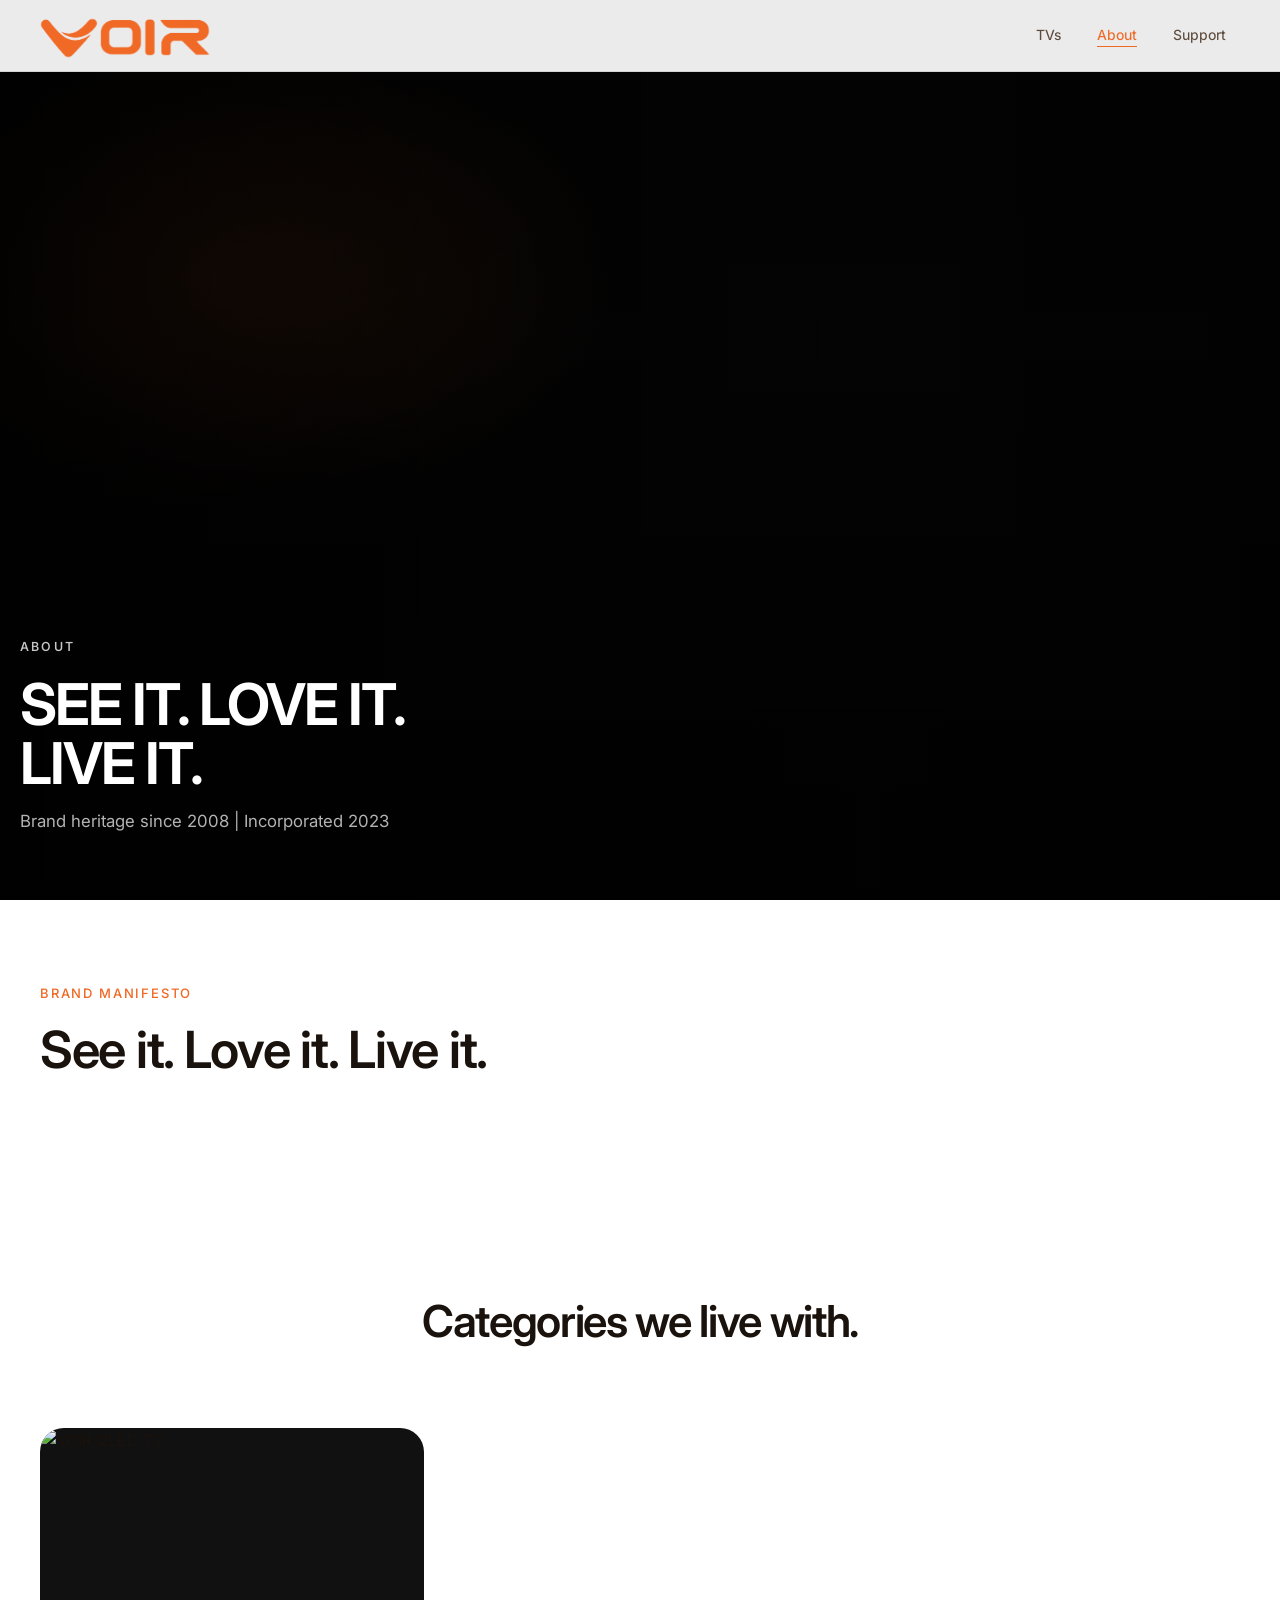
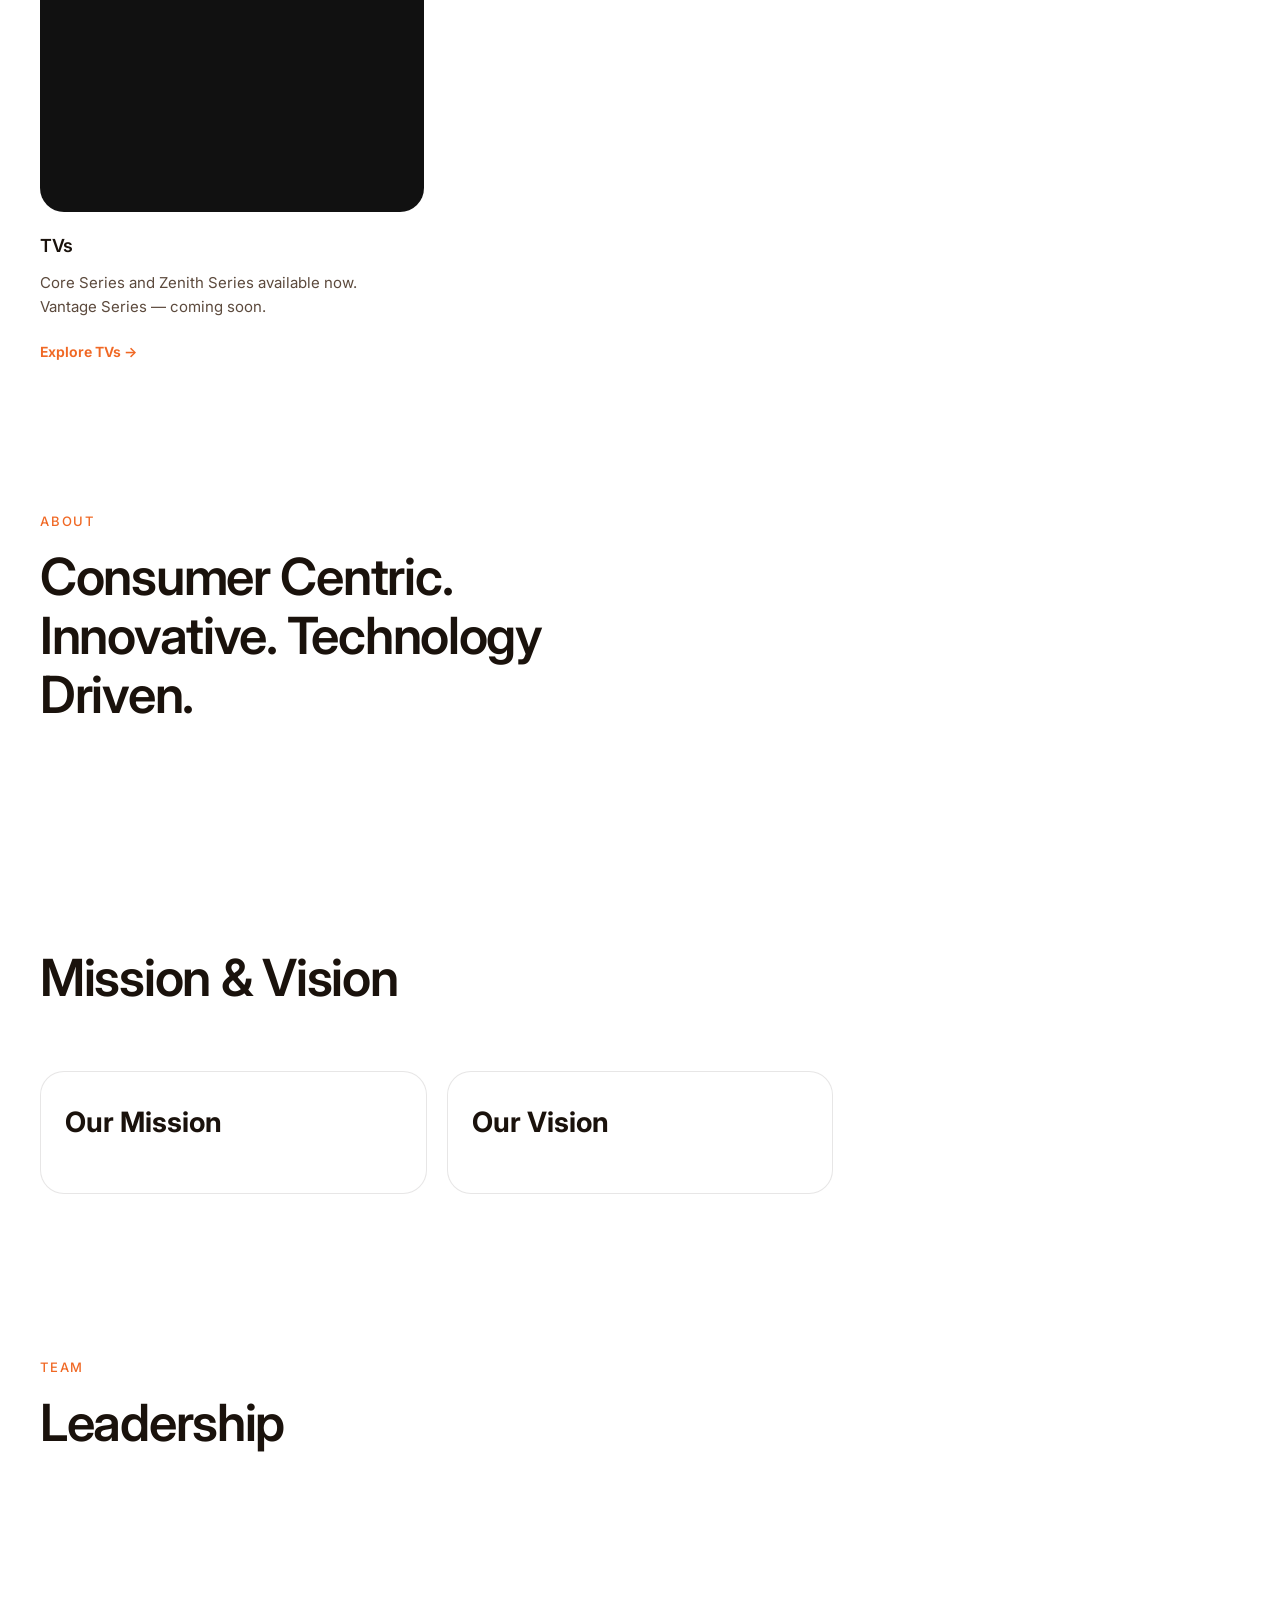
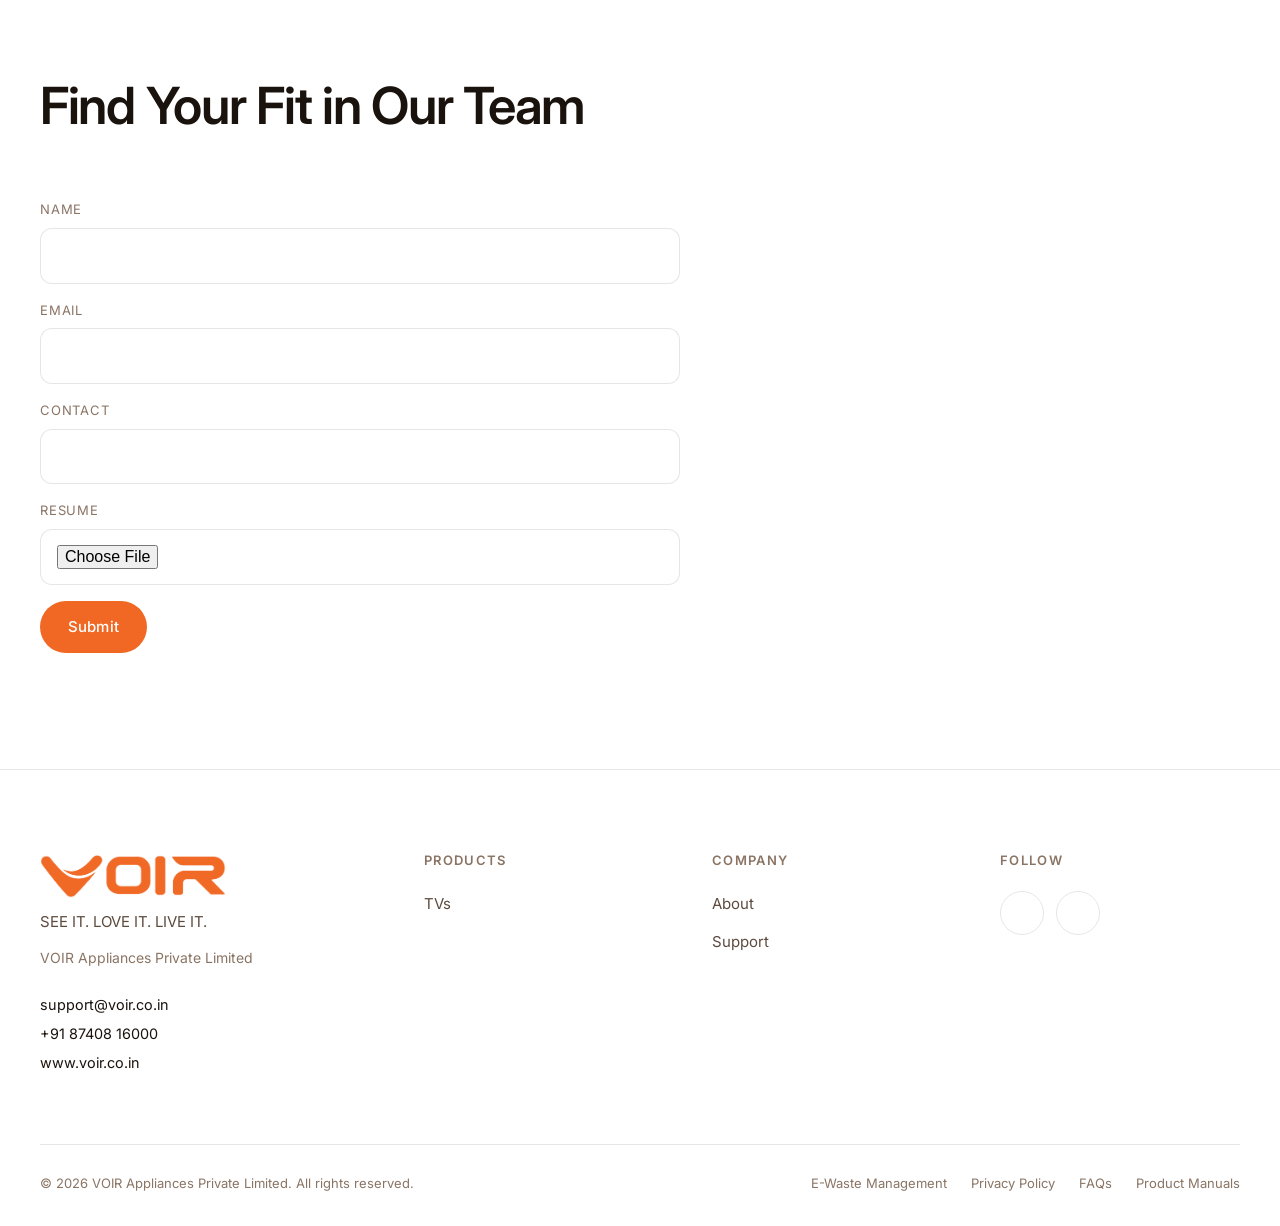
==== commit 1cf1be7b: "Comment out the background image in the promo section of index.html for future reference and potenti" ====
--- a/about.html
+++ b/about.html
@@ -51,7 +51,7 @@
           <article class="lifestyle__card" data-reveal="card">
             <div class="lifestyle__media"><img src="images/tv-hero.jpg" alt="VOIR QLED TV" /></div>
             <h3 class="lifestyle__card-title">TVs</h3>
-            <p class="lifestyle__card-desc">Zenith Series and Core Series available now. Vantage Series — coming soon.</p>
+            <p class="lifestyle__card-desc">Core Series and Zenith Series available now. Vantage Series — coming soon.</p>
             <a href="tvs.html" class="feat-slide__link">Explore TVs →</a>
           </article>
           <!-- Air Coolers / Washing Machines / Accessories — hidden for now
@@ -134,7 +134,7 @@
   <script src="https://cdn.jsdelivr.net/npm/gsap@3.12.5/dist/gsap.min.js"></script>
   <script src="https://cdn.jsdelivr.net/npm/gsap@3.12.5/dist/ScrollTrigger.min.js"></script>
   <script src="https://cdn.jsdelivr.net/npm/lenis@1.1.18/dist/lenis.min.js"></script>
-  <script src="js/data.js?v=6"></script>
+  <script src="js/data.js?v=8"></script>
   <script src="js/chrome.js?v=9"></script>
   <script src="js/cursor.js"></script>
   <script src="js/app.js?v=4"></script>
--- a/css/main.css
+++ b/css/main.css
@@ -963,7 +963,7 @@
   position: relative;
   z-index: 1;
   max-width: 720px;
-  margin-bottom: 28px;
+  margin-bottom: 20px;
 }
 
 .featured-slider__header .section__eyebrow {
@@ -1001,10 +1001,32 @@
   margin-top: 22px;
 }
 
+.featured-slider__nav-btn {
+  width: 40px;
+  height: 40px;
+  display: inline-flex;
+  align-items: center;
+  justify-content: center;
+  border-radius: 999px;
+  border: 1.5px solid rgba(11, 18, 32, 0.16);
+  background: #fff;
+  color: #0b1220;
+  cursor: pointer;
+  transition: border-color 0.25s ease, color 0.25s ease, background 0.25s ease, transform 0.25s ease;
+}
+
+.featured-slider__nav-btn:hover {
+  border-color: #f06824;
+  color: #f06824;
+  transform: scale(1.04);
+}
+
 .featured-slider__dots {
   display: flex;
+  justify-content: center;
   align-items: center;
   gap: 8px;
+  margin: 0;
 }
 
 .featured-slider__dot {
@@ -1019,42 +1041,15 @@
 }
 
 .featured-slider__dot.is-active {
-  width: 22px;
+  width: 8px;
   background: #f06824;
 }
 
-.slider-nav-btn {
-  width: 48px;
-  height: 48px;
-  border-radius: 50%;
-  border: 1px solid var(--color-border);
-  background: var(--color-bg-elevated);
-  color: var(--color-text-primary);
-  font-size: 1.1rem;
-  transition: background 0.3s ease, color 0.3s ease, transform 0.35s var(--ease-out-expo), border-color 0.3s ease;
-}
-
-.slider-nav-btn:hover {
-  background: var(--color-accent);
-  color: #fff;
-  border-color: var(--color-accent);
-  transform: scale(1.05);
-}
-
-.featured-slider .slider-nav-btn {
-  width: 44px;
-  height: 44px;
-  border: 1px solid rgba(11, 18, 32, 0.1);
-  background: #fff;
-  color: #0b1220;
-  box-shadow: 0 8px 22px rgba(11, 18, 32, 0.08);
-}
-
-.featured-slider .slider-nav-btn:hover {
-  background: #f06824;
-  color: #fff;
-  border-color: #f06824;
-  box-shadow: 0 10px 28px rgba(240, 104, 36, 0.28);
+.featured-slider__stage {
+  position: relative;
+  z-index: 1;
+  width: min(1240px, 100%);
+  margin: 0 auto;
 }
 
 .featured-slider__wrap {
@@ -1065,8 +1060,8 @@
   cursor: grab;
   touch-action: pan-y;
   user-select: none;
-  mask-image: linear-gradient(90deg, transparent, #000 5%, #000 95%, transparent);
-  -webkit-mask-image: linear-gradient(90deg, transparent, #000 5%, #000 95%, transparent);
+  mask-image: linear-gradient(90deg, transparent, #000 3%, #000 97%, transparent);
+  -webkit-mask-image: linear-gradient(90deg, transparent, #000 3%, #000 97%, transparent);
 }
 
 .featured-slider__wrap.is-dragging,
@@ -1077,38 +1072,41 @@
 .featured-slider__track {
   display: flex;
   align-items: center;
-  gap: 18px;
+  gap: 0;
   width: max-content;
   will-change: transform;
-  padding: 40px 0 48px;
+  padding: 52px 40px 60px;
   perspective: 1400px;
-  transform-style: preserve-3d;
 }
 
 .feat-slide {
   position: relative;
   display: flex;
   flex-direction: column;
-  flex: 0 0 clamp(250px, 28vw, 320px);
-  height: clamp(420px, 52vw, 500px);
-  border-radius: 24px;
-  overflow: hidden;
-  border: 1px solid rgba(11, 18, 32, 0.06);
+  flex: 0 0 clamp(250px, 26vw, 300px);
+  height: clamp(420px, 50vw, 490px);
+  border-radius: 22px;
+  overflow: visible;
+  border: 1px solid rgba(11, 18, 32, 0.05);
   background: #ffffff;
-  box-shadow: 0 18px 44px rgba(11, 18, 32, 0.08);
-  opacity: 0.7;
+  box-shadow: 0 10px 28px rgba(11, 18, 32, 0.07);
+  opacity: 0.88;
   transform-origin: center center;
   transform-style: preserve-3d;
   will-change: transform, opacity;
   transition: border-color 0.35s ease, box-shadow 0.35s ease;
+  margin: 0 -20px;
 }
 
 .feat-slide.is-active {
-  border-color: rgba(240, 104, 36, 0.7);
+  border-color: transparent;
   box-shadow:
-    0 28px 64px rgba(11, 18, 32, 0.12),
-    0 0 0 1px rgba(240, 104, 36, 0.35),
-    0 0 36px rgba(240, 104, 36, 0.28);
+    0 0 0 3px rgba(240, 104, 36, 0.75),
+    0 0 36px 10px rgba(240, 104, 36, 0.38),
+    0 24px 48px rgba(240, 104, 36, 0.22),
+    0 14px 32px rgba(11, 18, 32, 0.1);
+  opacity: 1;
+  z-index: 40;
 }
 
 .feat-slide.is-near {
@@ -1130,7 +1128,7 @@
   font-weight: 700;
   letter-spacing: -0.03em;
   color: #0b1220;
-  text-shadow: 0 1px 0 rgba(255, 255, 255, 0.7);
+  text-shadow: none;
 }
 
 .feat-slide__badge {
@@ -1148,7 +1146,6 @@
   font-size: 0.68rem;
   font-weight: 700;
   letter-spacing: 0.02em;
-  box-shadow: 0 8px 18px rgba(240, 104, 36, 0.35);
 }
 
 .feat-slide.is-active.feat-slide--popular .feat-slide__badge {
@@ -1162,7 +1159,7 @@
   overflow: hidden;
   margin: 14px 14px 0;
   border-radius: 16px;
-  background: #f3f1ee;
+  background: #ffffff;
 }
 
 .feat-slide__media img {
@@ -1184,6 +1181,8 @@
   flex-direction: column;
   padding: 16px 18px 18px;
   background: #fff;
+  border-radius: 0 0 22px 22px;
+  overflow: hidden;
 }
 
 .feat-slide__series {
@@ -1214,27 +1213,32 @@
 .feat-slide__chips {
   display: flex;
   flex-wrap: wrap;
+  align-items: center;
   gap: 6px;
   margin-bottom: 12px;
+  min-height: 28px;
+}
+
+.feat-slide__logo {
+  display: block;
+  height: 26px;
+  width: auto;
+  max-width: 92px;
+  object-fit: contain;
+  border-radius: 5px;
+  background: transparent;
 }
 
 .feat-slide__chips span {
-  font-size: 0.62rem;
-  font-weight: 650;
-  letter-spacing: 0.04em;
-  text-transform: uppercase;
-  color: #4b5563;
-  padding: 5px 8px;
-  border-radius: 999px;
-  border: 1px solid rgba(11, 18, 32, 0.1);
-  background: #f7f5f2;
+  display: none;
 }
 
 .feat-slide__link {
   margin-top: auto;
   display: inline-flex;
   align-items: center;
-  justify-content: center;
+  justify-content: flex-start;
+  align-self: flex-start;
   font-size: 0.875rem;
   font-weight: 650;
   color: #f06824;
@@ -1243,6 +1247,8 @@
 
 .feat-slide.is-active .feat-slide__link {
   width: 100%;
+  align-self: stretch;
+  justify-content: center;
   min-height: 44px;
   padding: 0 14px;
   border-radius: 999px;
@@ -1264,12 +1270,12 @@
   position: relative;
   z-index: 1;
   display: flex;
-  align-items: center;
-  justify-content: space-between;
-  gap: 20px;
+  flex-direction: column;
+  align-items: center;
+  justify-content: center;
+  gap: 24px;
   margin-top: 8px;
   padding-top: 8px;
-  flex-wrap: wrap;
 }
 
 .featured-slider__perks {
@@ -1279,6 +1285,7 @@
   display: flex;
   flex-wrap: wrap;
   align-items: center;
+  justify-content: center;
   gap: 0;
 }
 
@@ -1294,7 +1301,7 @@
 }
 
 .featured-slider__perks li:first-child {
-  padding-left: 0;
+  padding-left: 18px;
 }
 
 .featured-slider__perks li:last-child {
@@ -1417,118 +1424,378 @@
    ============================================ */
 
 .categories {
-  background: var(--color-bg-warm);
-  color: var(--color-text-primary);
+  position: relative;
+  overflow: hidden;
+  background: #ebe4d8;
+  color: #0b1220;
+  padding-top: clamp(72px, 9vw, 110px);
+  padding-bottom: clamp(64px, 8vw, 96px);
+}
+
+.categories__bg {
+  position: absolute;
+  inset: 0;
+  pointer-events: none;
+  background:
+    linear-gradient(180deg, rgba(245, 239, 230, 0.82) 0%, rgba(235, 228, 216, 0.78) 45%, rgba(240, 233, 222, 0.88) 100%),
+    url("../images/lifestyle-1.jpg") center / cover no-repeat;
+  filter: saturate(0.9);
+}
+
+.categories__bg::after {
+  content: "";
+  position: absolute;
+  inset: 0;
+  background:
+    radial-gradient(ellipse 50% 40% at 50% 20%, rgba(255, 255, 255, 0.45), transparent 70%),
+    radial-gradient(ellipse 40% 35% at 15% 80%, rgba(240, 104, 36, 0.08), transparent 65%);
+}
+
+.categories__rail {
+  position: absolute;
+  top: 48%;
+  z-index: 2;
+  margin: 0;
+  writing-mode: vertical-rl;
+  transform: rotate(180deg);
+  font-size: 0.68rem;
+  font-weight: 600;
+  letter-spacing: 0.22em;
+  text-transform: uppercase;
+  color: rgba(11, 18, 32, 0.28);
+}
+
+.categories__rail::before {
+  content: "";
+  display: block;
+  width: 28px;
+  height: 2px;
+  margin: 0 auto 14px;
+  background: #f06824;
+  transform: rotate(90deg);
+  transform-origin: center;
+}
+
+.categories__rail--left {
+  left: max(12px, calc((100% - 1240px) / 2 - 8px));
+}
+
+.categories__rail--right {
+  right: max(12px, calc((100% - 1240px) / 2 - 8px));
 }
 
 .categories__header {
+  position: relative;
+  z-index: 1;
   max-width: 720px;
   margin-bottom: 48px;
 }
 
-.categories__header .section__eyebrow {
-  color: var(--color-accent);
+.categories__eyebrow {
+  display: inline-flex;
+  align-items: center;
+  gap: 14px;
+  color: #f06824;
+}
+
+.categories__eyebrow::before,
+.categories__eyebrow::after {
+  content: "";
+  width: 28px;
+  height: 1.5px;
+  background: #f06824;
 }
 
 .categories__header .section__title {
-  color: var(--color-ink);
+  color: #0b1220;
+}
+
+.categories__accent {
+  color: #f06824;
 }
 
 .categories__header .section__lead {
-  color: var(--color-text-secondary);
+  color: #5c6570;
   margin-inline: auto;
 }
 
 .categories__grid {
+  position: relative;
+  z-index: 1;
   display: grid;
   grid-template-columns: repeat(4, 1fr);
   gap: 18px;
 }
 
 .categories__grid--series {
+  grid-template-columns: repeat(3, minmax(0, 1fr));
+  max-width: 1180px;
+  margin-inline: auto;
+  gap: clamp(10px, 1.6vw, 18px);
+  align-items: center;
+  perspective: 1600px;
+  transform-style: preserve-3d;
+  padding: 28px 8px 36px;
+}
+
+.cat-card {
+  position: relative;
+  display: flex;
+  flex-direction: column;
+  min-height: 560px;
+  padding: 22px 22px 20px;
+  border-radius: 28px;
+  overflow: hidden;
+  text-decoration: none;
+  border: 1px solid transparent;
+  transform-style: preserve-3d;
+  transform-origin: center center;
+  will-change: transform;
+  transition: transform 0.5s var(--ease-out-expo), box-shadow 0.4s ease;
+}
+
+.cat-card--zenith,
+.cat-card--vantage {
+  background: linear-gradient(165deg, #1a2332 0%, #0d121c 55%, #101820 100%);
+  color: #f5f7fa;
+  box-shadow:
+    0 18px 40px rgba(8, 12, 20, 0.32),
+    inset 0 1px 0 rgba(255, 255, 255, 0.06);
+  min-height: 500px;
+}
+
+.cat-card--side-left {
+  z-index: 1;
+  transform: translateX(18px) translateY(18px) rotateY(14deg) scale(0.9);
+}
+
+.cat-card--side-right {
+  z-index: 1;
+  transform: translateX(-18px) translateY(18px) rotateY(-14deg) scale(0.9);
+}
+
+.cat-card--core,
+.cat-card--focus {
+  background: linear-gradient(180deg, #f8f3eb 0%, #efe7da 100%);
+  color: #0b1220;
+  border-color: rgba(255, 255, 255, 0.65);
+  box-shadow:
+    0 34px 70px rgba(11, 18, 32, 0.18),
+    0 12px 28px rgba(240, 104, 36, 0.12),
+    0 0 0 1px rgba(240, 104, 36, 0.1);
+  min-height: 620px;
+  z-index: 5;
+  transform: translateY(-8px) translateZ(48px) scale(1.08);
+}
+
+.cat-card--side-left:hover {
+  transform: translateX(10px) translateY(8px) rotateY(10deg) scale(0.94);
+  box-shadow: 0 28px 56px rgba(240, 104, 36, 0.16);
+}
+
+.cat-card--side-right:hover {
+  transform: translateX(-10px) translateY(8px) rotateY(-10deg) scale(0.94);
+  box-shadow: 0 28px 56px rgba(240, 104, 36, 0.16);
+}
+
+.cat-card--focus:hover,
+.cat-card--core:hover {
+  transform: translateY(-16px) translateZ(56px) scale(1.1);
+  box-shadow:
+    0 40px 80px rgba(11, 18, 32, 0.2),
+    0 16px 36px rgba(240, 104, 36, 0.16),
+    0 0 0 1px rgba(240, 104, 36, 0.18);
+}
+
+.cat-card__meta {
+  display: flex;
+  align-items: flex-start;
+  justify-content: space-between;
+  gap: 12px;
+  margin-bottom: 18px;
+  font-size: 0.68rem;
+  font-weight: 650;
+  letter-spacing: 0.12em;
+  text-transform: uppercase;
+  opacity: 0.72;
+}
+
+.cat-card__meta-stack {
+  text-align: right;
+  line-height: 1.25;
+  letter-spacing: 0.1em;
+}
+
+.cat-card__title {
+  font-family: var(--font-title);
+  font-size: clamp(1.55rem, 2.2vw, 1.9rem);
+  font-weight: 650;
+  letter-spacing: -0.03em;
+  margin: 0 0 8px;
+  color: inherit;
+}
+
+.cat-card__desc {
+  font-size: 0.95rem;
+  line-height: 1.45;
+  margin: 0 0 18px;
+  opacity: 0.78;
+  max-width: 26ch;
+}
+
+.cat-card__visual {
+  position: relative;
+  flex: 1 1 auto;
+  min-height: 210px;
+  display: flex;
+  flex-direction: column;
+  align-items: center;
+  justify-content: flex-end;
+  margin: 4px 0 18px;
+}
+
+.cat-card__img {
+  position: relative;
+  z-index: 1;
+  width: min(100%, 280px);
+  height: auto;
+  max-height: 220px;
+  object-fit: contain;
+  display: block;
+  filter: drop-shadow(0 18px 28px rgba(0, 0, 0, 0.35));
+  transition: transform 0.7s var(--ease-out-expo);
+}
+
+.cat-card:hover .cat-card__img {
+  transform: translateY(-6px) scale(1.03);
+}
+
+.cat-card__pedestal {
+  display: block;
+  width: 72%;
+  max-width: 220px;
+  height: 28px;
+  margin-top: -6px;
+  border-radius: 40% 40% 8px 8px / 60% 60% 8px 8px;
+  background: linear-gradient(180deg, #3a4556 0%, #1c2430 100%);
+  box-shadow: 0 10px 18px rgba(0, 0, 0, 0.28);
+}
+
+.cat-card--core .cat-card__pedestal {
+  background: linear-gradient(180deg, #d9cfc0 0%, #b9ad9a 100%);
+  box-shadow: 0 10px 18px rgba(80, 60, 30, 0.18);
+}
+
+.cat-card__feats {
+  list-style: none;
+  margin: 0 0 18px;
+  padding: 0;
+  display: grid;
   grid-template-columns: repeat(3, 1fr);
-  max-width: 1100px;
-  margin-inline: auto;
-  gap: 22px;
-  perspective: 1200px;
-}
-
-.cat-card {
-  position: relative;
+  gap: 8px;
+}
+
+.cat-card__feats li {
   display: flex;
   flex-direction: column;
-  height: 100%;
-  border-radius: 20px;
-  overflow: hidden;
-  background: #ffffff;
-  border: 1px solid var(--color-border);
-  text-decoration: none;
-  transition: transform 0.45s var(--ease-out-expo), box-shadow 0.4s ease, border-color 0.35s ease;
-}
-
-.cat-card:hover {
-  transform: translateY(-8px);
-  box-shadow: 0 24px 50px rgba(240, 104, 36, 0.16);
-  border-color: rgba(240, 104, 36, 0.4);
-}
-
-.cat-card--zenith:hover {
-  border-color: rgba(240, 104, 36, 0.5);
-}
-
-.cat-card--core:hover {
-  border-color: rgba(244, 140, 6, 0.55);
-}
-
-.cat-card--vantage {
-  opacity: 0.96;
-}
-
-.cat-card--vantage:hover {
-  border-color: rgba(240, 104, 36, 0.35);
-}
-
-.cat-card__badge--soon {
-  background: rgba(17, 17, 17, 0.78);
+  align-items: center;
+  gap: 6px;
+  text-align: center;
+  font-size: 0.68rem;
+  font-weight: 550;
+  letter-spacing: 0.02em;
+  line-height: 1.25;
+  opacity: 0.85;
+}
+
+.cat-card__feat-icon {
+  width: 34px;
+  height: 34px;
+  border-radius: 10px;
+  display: grid;
+  place-items: center;
+  font-size: 0.85rem;
+  background: rgba(255, 255, 255, 0.08);
+  border: 1px solid rgba(255, 255, 255, 0.12);
+}
+
+.cat-card--core .cat-card__feat-icon {
+  background: rgba(11, 18, 32, 0.05);
+  border-color: rgba(11, 18, 32, 0.1);
+  color: #0b1220;
+}
+
+.cat-card__foot {
+  display: flex;
+  align-items: center;
+  justify-content: space-between;
+  gap: 12px;
+  margin-top: auto;
+  padding-top: 4px;
+}
+
+.cat-card__cta {
+  font-size: 0.9rem;
+  font-weight: 650;
+  color: #f06824;
+}
+
+.cat-card__go {
+  width: 36px;
+  height: 36px;
+  border-radius: 999px;
+  display: grid;
+  place-items: center;
+  font-size: 0.95rem;
+  background: rgba(255, 255, 255, 0.08);
+  border: 1px solid rgba(255, 255, 255, 0.14);
   color: #fff;
-}
-
+  transition: background 0.3s ease, border-color 0.3s ease, transform 0.3s ease;
+}
+
+.cat-card--core .cat-card__go {
+  background: rgba(11, 18, 32, 0.04);
+  border-color: rgba(11, 18, 32, 0.12);
+  color: #0b1220;
+}
+
+.cat-card:hover .cat-card__go {
+  background: #f06824;
+  border-color: #f06824;
+  color: #fff;
+  transform: translateX(2px);
+}
+
+.categories__footline {
+  position: relative;
+  z-index: 1;
+  display: flex;
+  align-items: center;
+  justify-content: center;
+  gap: 18px;
+  margin: 40px 0 0;
+  font-size: 0.72rem;
+  font-weight: 650;
+  letter-spacing: 0.18em;
+  text-transform: uppercase;
+  color: rgba(11, 18, 32, 0.45);
+}
+
+.categories__footline::before,
+.categories__footline::after {
+  content: "";
+  flex: 1;
+  max-width: 220px;
+  height: 1px;
+  background: rgba(11, 18, 32, 0.14);
+}
+
+/* legacy media helpers kept for other pages */
 .cat-card__media {
   position: relative;
   aspect-ratio: 4 / 5;
   overflow: hidden;
   background: #fff1e6;
-}
-
-.categories__grid--series .cat-card__media {
-  aspect-ratio: 16 / 11;
-}
-
-.cat-card__img {
-  position: absolute;
-  inset: 0;
-  width: 100%;
-  height: 100%;
-  object-fit: cover;
-  object-position: center;
-  display: block;
-  transition: transform 0.9s var(--ease-out-expo);
-}
-
-.cat-card:hover .cat-card__img {
-  transform: scale(1.08);
-}
-
-.cat-card__media::after {
-  content: "";
-  position: absolute;
-  inset: 0;
-  background: linear-gradient(
-    180deg,
-    transparent 45%,
-    rgba(26, 18, 12, 0.35) 100%
-  );
-  pointer-events: none;
 }
 
 .cat-card__badge {
@@ -1546,13 +1813,8 @@
   text-transform: uppercase;
 }
 
-.cat-card--zenith .cat-card__badge {
-  background: rgba(240, 104, 36, 0.95);
-  color: #fff;
-}
-
-.cat-card--core .cat-card__badge {
-  background: rgba(244, 140, 6, 0.95);
+.cat-card__badge--soon {
+  background: rgba(17, 17, 17, 0.78);
   color: #fff;
 }
 
@@ -1561,52 +1823,6 @@
   flex-direction: column;
   flex: 1;
   padding: 18px 20px 22px;
-  background: transparent;
-}
-
-.categories__grid--series .cat-card__body {
-  padding: 22px 24px 26px;
-}
-
-.cat-card__title {
-  font-family: var(--font-title);
-  font-size: 1.2rem;
-  font-weight: 600;
-  letter-spacing: -0.02em;
-  color: var(--color-ink);
-  margin-bottom: 6px;
-}
-
-.categories__grid--series .cat-card__title {
-  font-size: 1.45rem;
-}
-
-.cat-card__desc {
-  font-size: 0.9rem;
-  color: var(--color-text-secondary);
-  line-height: 1.5;
-  margin: 0 0 12px;
-}
-
-.cat-card__cta {
-  display: inline-block;
-  margin-top: auto;
-  padding-top: 4px;
-  font-size: 0.875rem;
-  font-weight: 600;
-  color: var(--color-accent);
-}
-
-.cat-card--core .cat-card__cta {
-  color: var(--color-accent-2);
-}
-
-.cat-card:hover .cat-card__cta {
-  color: var(--color-accent-hover);
-}
-
-.cat-card--core:hover .cat-card__cta {
-  color: #faa307;
 }
 
 /* legacy background-image helpers (other pages) */
@@ -3136,12 +3352,13 @@
   }
 
   .featured-slider__track {
-    gap: 16px;
+    gap: 0;
   }
 
   .feat-slide {
-    flex-basis: clamp(240px, 46vw, 320px);
+    flex-basis: clamp(240px, 44vw, 290px);
     height: clamp(380px, 62vw, 460px);
+    margin: 0 -14px;
   }
 
   .categories__grid {
@@ -3152,6 +3369,27 @@
   .categories__grid--series {
     grid-template-columns: 1fr;
     max-width: 420px;
+  }
+
+  .categories__rail {
+    display: none;
+  }
+
+  .cat-card--zenith,
+  .cat-card--vantage,
+  .cat-card--core,
+  .cat-card--side-left,
+  .cat-card--side-right,
+  .cat-card--focus {
+    min-height: 0;
+    transform: none;
+  }
+
+  .cat-card--side-left:hover,
+  .cat-card--side-right:hover,
+  .cat-card--focus:hover,
+  .cat-card--core:hover {
+    transform: translateY(-4px);
   }
 
   .global__cards {
@@ -3311,46 +3549,45 @@
     display: none;
   }
 
+  .featured-slider__stage {
+    width: 100%;
+  }
+
   .featured-slider__header {
-    margin-bottom: 24px;
+    margin-bottom: 16px;
   }
 
   .featured-slider__track {
-    gap: 14px;
-    padding: 16px 0 28px;
+    gap: 0;
+    padding: 28px 20px 36px;
   }
 
   .feat-slide {
-    flex-basis: min(78vw, 300px);
+    flex-basis: min(78vw, 290px);
     height: 440px;
+    margin: 0 -12px;
   }
 
   .featured-slider__footer {
     flex-direction: column;
-    align-items: stretch;
+    align-items: center;
   }
 
   .featured-slider__perks {
     width: 100%;
+    justify-content: center;
   }
 
   .featured-slider__perks li {
-    flex: 1 1 45%;
+    flex: 0 1 auto;
     border-right: 0;
-    padding: 10px 8px 10px 0;
+    justify-content: center;
+    padding: 10px 12px;
   }
 
   .featured-slider__cta {
     width: 100%;
     text-align: center;
-  }
-
-  .feat-slide.is-active {
-    transform: none;
-  }
-
-  .feat-slide.is-near {
-    transform: none;
   }
 
   .feat-slide__media img {
--- a/css/pages.css
+++ b/css/pages.css
@@ -58,18 +58,33 @@
   color: var(--color-text-primary);
 }
 
-.categories .cat-card,
-.categories .cat-card__body {
-  background: #ffffff;
-  color: var(--color-ink);
-}
-
-.categories .cat-card__title {
-  color: var(--color-ink);
-}
-
-.categories .cat-card__desc {
-  color: var(--color-text-secondary);
+.categories .cat-card.cat-card--zenith,
+.categories .cat-card.cat-card--vantage {
+  background: linear-gradient(165deg, #1a2332 0%, #0d121c 55%, #101820 100%);
+  color: #f5f7fa;
+}
+
+.categories .cat-card.cat-card--core {
+  background: linear-gradient(180deg, #f7f2ea 0%, #efe8dc 100%);
+  color: #0b1220;
+}
+
+.categories .cat-card--zenith .cat-card__title,
+.categories .cat-card--vantage .cat-card__title {
+  color: #f5f7fa;
+}
+
+.categories .cat-card--core .cat-card__title {
+  color: #0b1220;
+}
+
+.categories .cat-card--zenith .cat-card__desc,
+.categories .cat-card--vantage .cat-card__desc {
+  color: rgba(245, 247, 250, 0.78);
+}
+
+.categories .cat-card--core .cat-card__desc {
+  color: rgba(11, 18, 32, 0.72);
 }
 
 .featured-slider .feat-slide,
@@ -118,7 +133,7 @@
 }
 
 .featured-slider .feat-slide__media {
-  background: #f3f1ee;
+  background: #ffffff;
 }
 
 .featured-slider .feat-slide__media img {
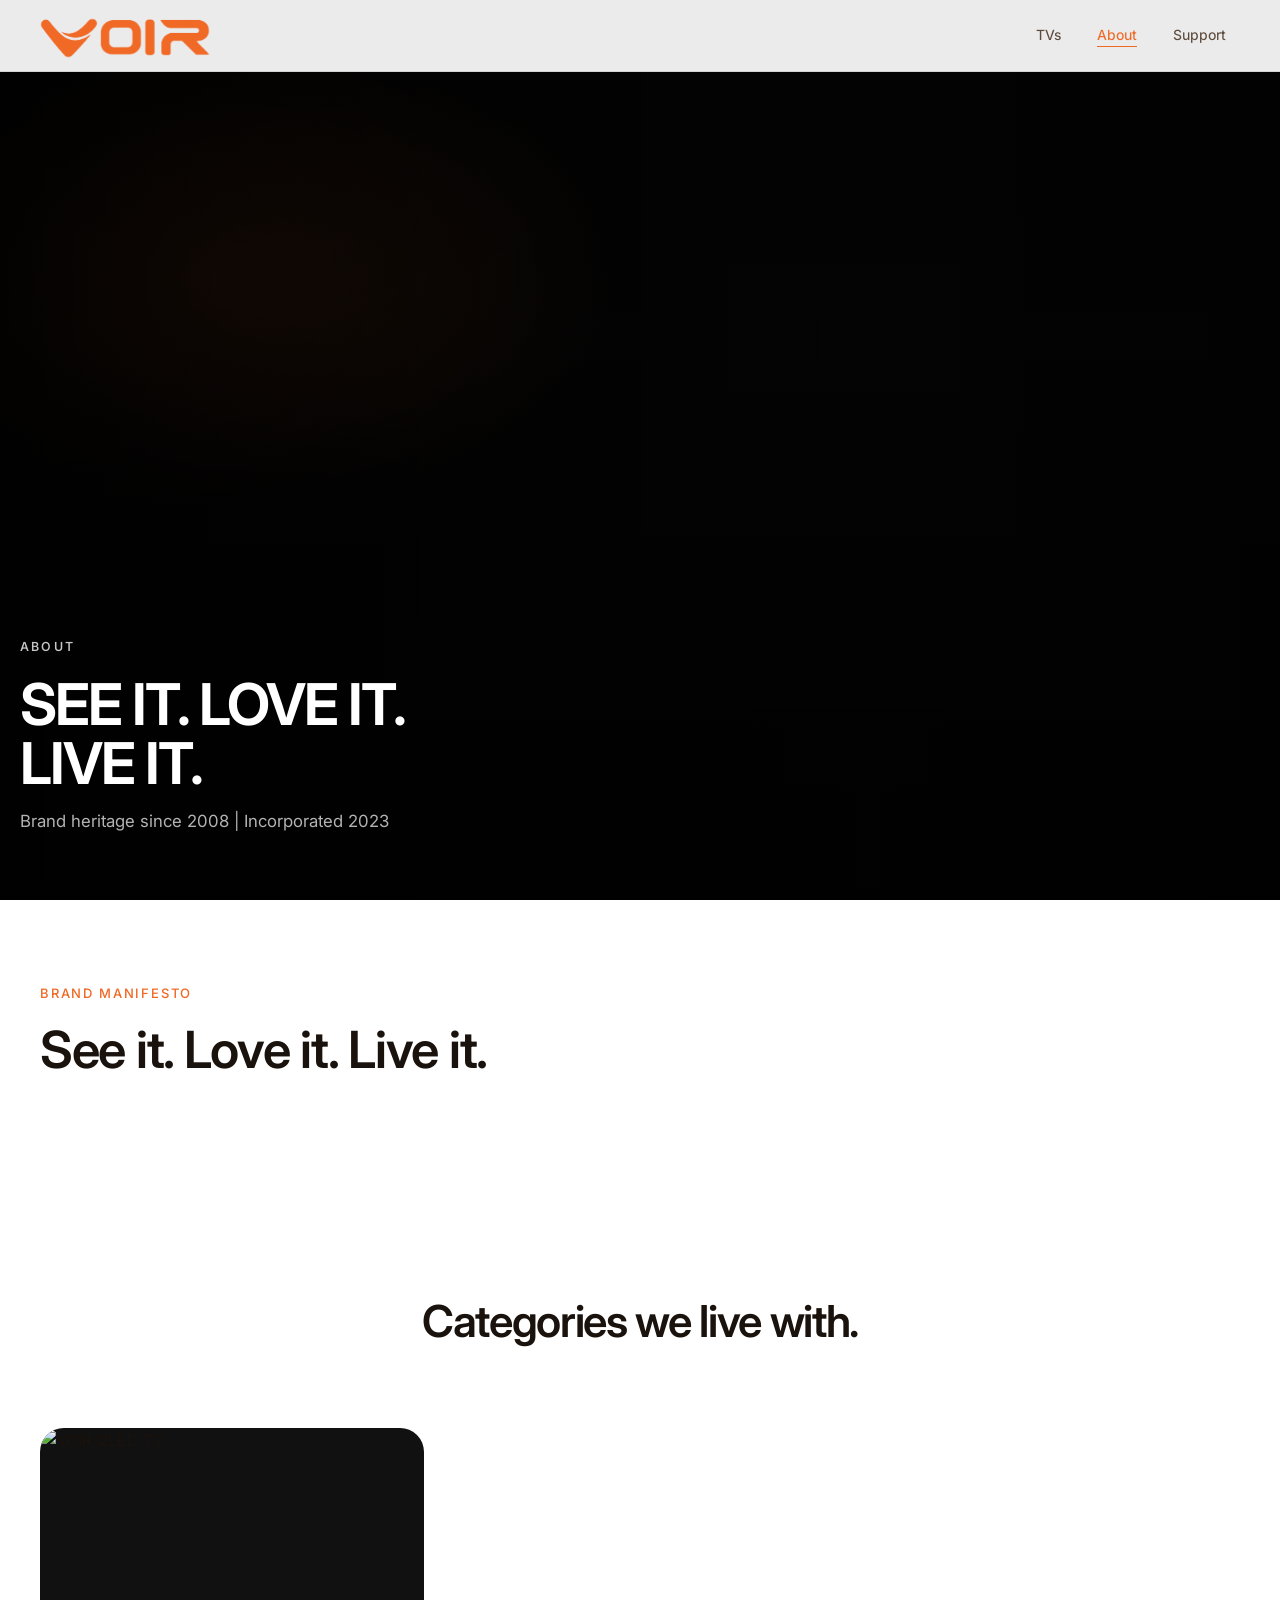
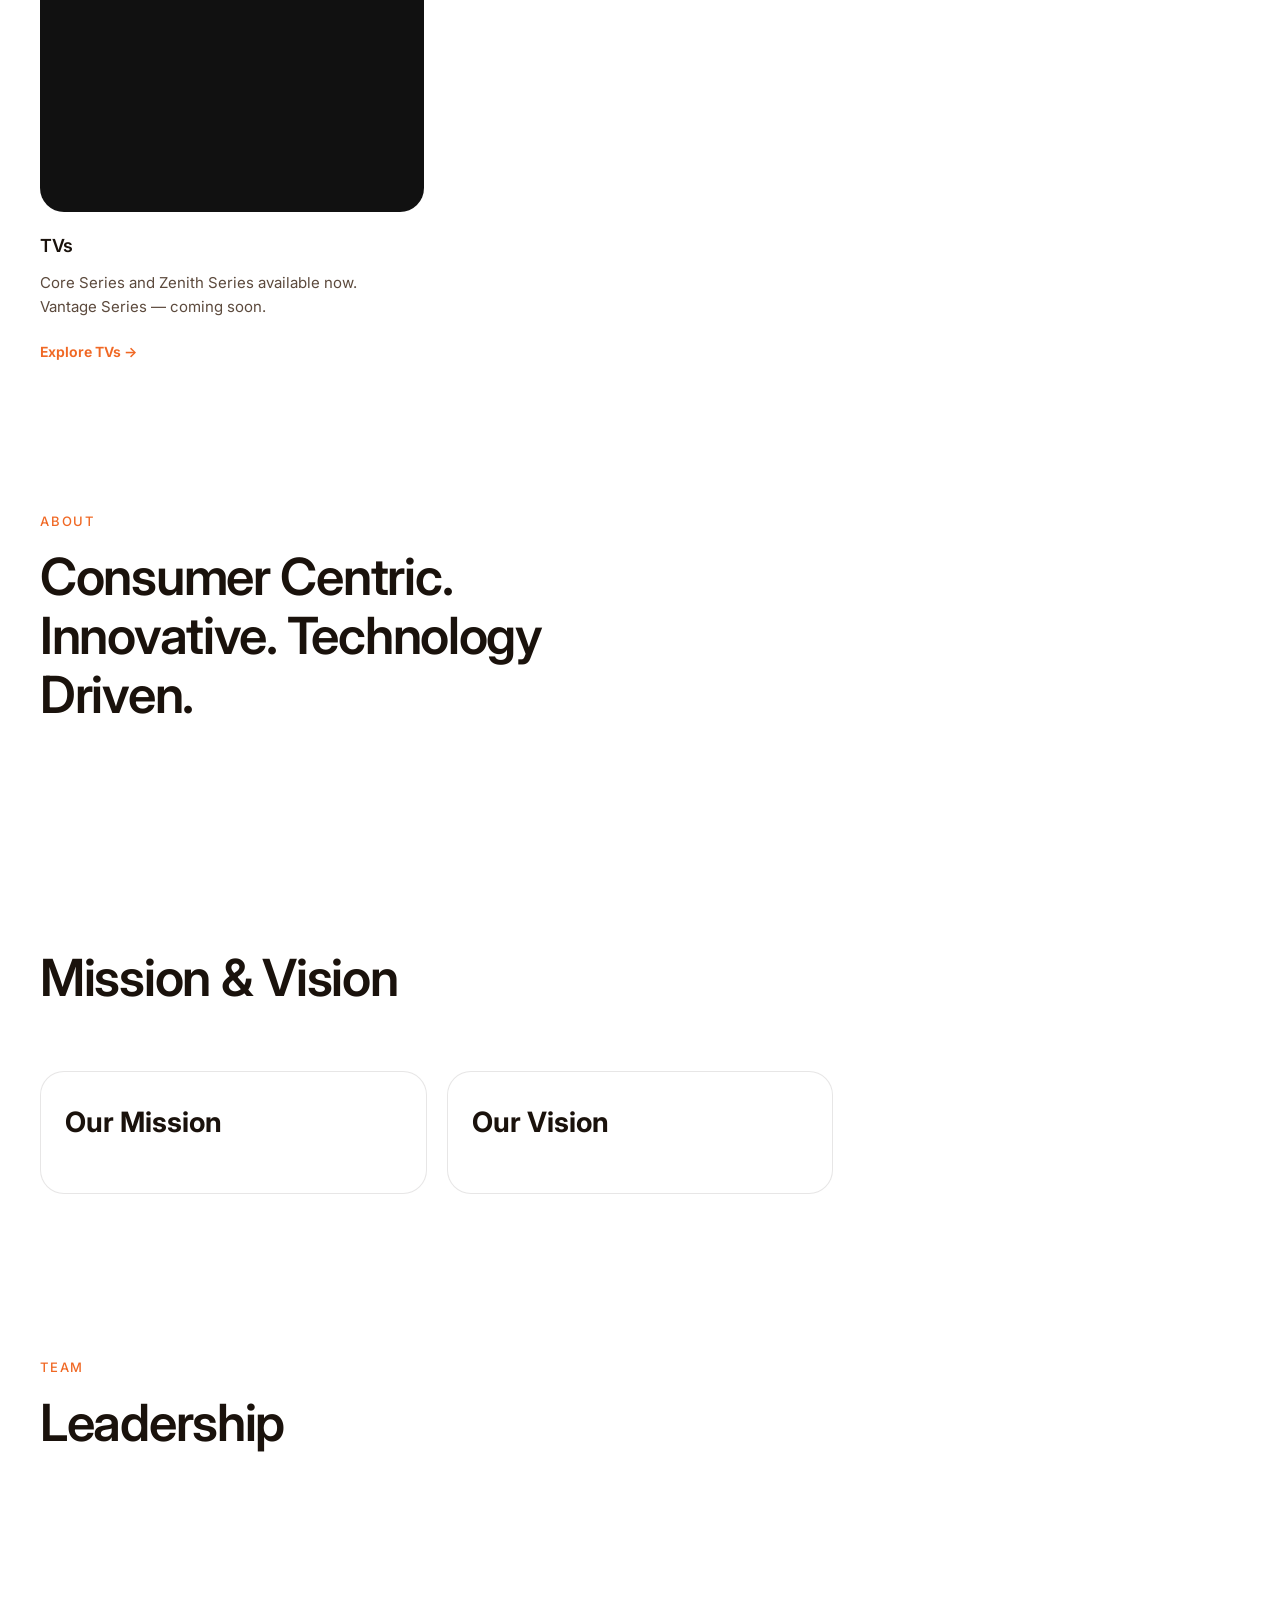
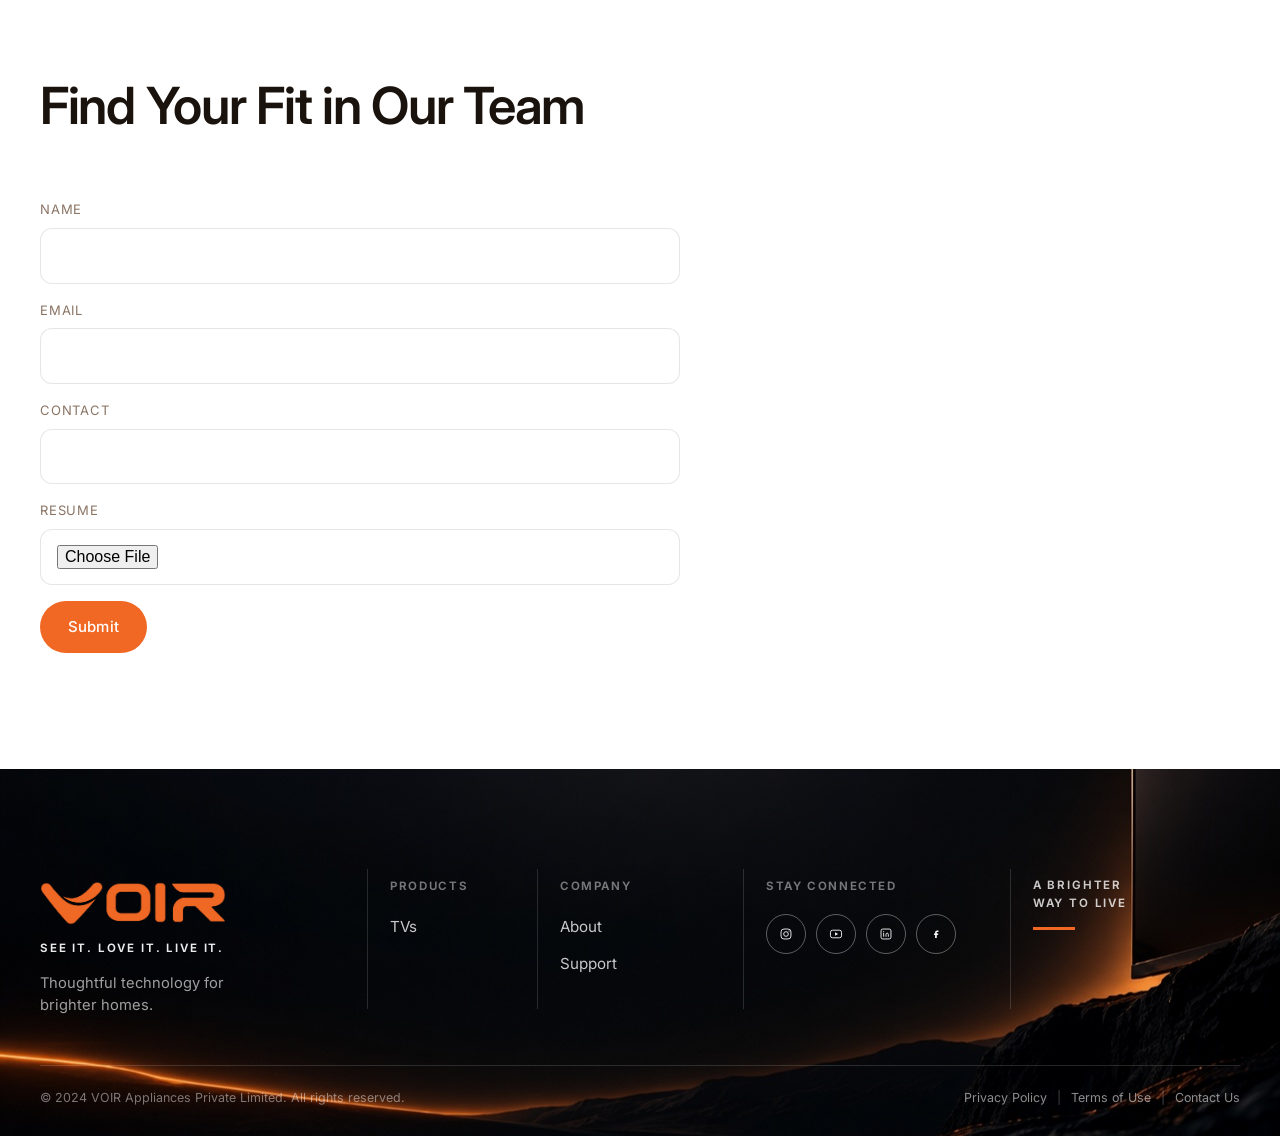
==== commit 9a9fd3fa: "Update HTML, CSS, and JavaScript for TV product sections. Revise category card details, including ti" ====
--- a/about.html
+++ b/about.html
@@ -135,7 +135,7 @@
   <script src="https://cdn.jsdelivr.net/npm/gsap@3.12.5/dist/ScrollTrigger.min.js"></script>
   <script src="https://cdn.jsdelivr.net/npm/lenis@1.1.18/dist/lenis.min.js"></script>
   <script src="js/data.js?v=8"></script>
-  <script src="js/chrome.js?v=9"></script>
+  <script src="js/chrome.js?v=11"></script>
   <script src="js/cursor.js"></script>
   <script src="js/app.js?v=4"></script>
 </body>
--- a/css/main.css
+++ b/css/main.css
@@ -1564,6 +1564,16 @@
   min-height: 500px;
 }
 
+.cat-card--core {
+  background: linear-gradient(165deg, #141414 0%, #0a0a0a 55%, #111111 100%);
+  color: #f5f7fa;
+  border-color: rgba(255, 255, 255, 0.06);
+  box-shadow:
+    0 18px 40px rgba(0, 0, 0, 0.4),
+    inset 0 1px 0 rgba(255, 255, 255, 0.05);
+  min-height: 500px;
+}
+
 .cat-card--side-left {
   z-index: 1;
   transform: translateX(18px) translateY(18px) rotateY(14deg) scale(0.9);
@@ -1574,18 +1584,47 @@
   transform: translateX(-18px) translateY(18px) rotateY(-14deg) scale(0.9);
 }
 
-.cat-card--core,
 .cat-card--focus {
-  background: linear-gradient(180deg, #f8f3eb 0%, #efe7da 100%);
+  min-height: 620px;
+  z-index: 5;
+  transform: translateY(-8px) translateZ(48px) scale(1.08);
+  background: linear-gradient(180deg, #ffffff 0%, #f7f4ef 100%);
   color: #0b1220;
-  border-color: rgba(255, 255, 255, 0.65);
+  border-color: rgba(255, 255, 255, 0.8);
   box-shadow:
     0 34px 70px rgba(11, 18, 32, 0.18),
     0 12px 28px rgba(240, 104, 36, 0.12),
     0 0 0 1px rgba(240, 104, 36, 0.1);
-  min-height: 620px;
-  z-index: 5;
-  transform: translateY(-8px) translateZ(48px) scale(1.08);
+}
+
+.cat-card--zenith.cat-card--focus {
+  background: linear-gradient(180deg, #ffffff 0%, #f7f4ef 100%);
+  color: #0b1220;
+}
+
+.cat-card--focus .cat-card__title {
+  color: #0b1220;
+}
+
+.cat-card--focus .cat-card__desc {
+  color: rgba(11, 18, 32, 0.72);
+}
+
+.cat-card--focus .cat-card__feat-icon {
+  background: rgba(11, 18, 32, 0.05);
+  border-color: rgba(11, 18, 32, 0.1);
+  color: #0b1220;
+}
+
+.cat-card--focus .cat-card__go {
+  background: rgba(11, 18, 32, 0.04);
+  border-color: rgba(11, 18, 32, 0.12);
+  color: #0b1220;
+}
+
+.cat-card--focus .cat-card__pedestal {
+  background: linear-gradient(180deg, #d9cfc0 0%, #b9ad9a 100%);
+  box-shadow: 0 10px 18px rgba(80, 60, 30, 0.18);
 }
 
 .cat-card--side-left:hover {
@@ -1598,13 +1637,12 @@
   box-shadow: 0 28px 56px rgba(240, 104, 36, 0.16);
 }
 
-.cat-card--focus:hover,
-.cat-card--core:hover {
+.cat-card--focus:hover {
   transform: translateY(-16px) translateZ(56px) scale(1.1);
   box-shadow:
-    0 40px 80px rgba(11, 18, 32, 0.2),
-    0 16px 36px rgba(240, 104, 36, 0.16),
-    0 0 0 1px rgba(240, 104, 36, 0.18);
+    0 40px 80px rgba(11, 18, 32, 0.24),
+    0 16px 36px rgba(240, 104, 36, 0.18),
+    0 0 0 1px rgba(240, 104, 36, 0.2);
 }
 
 .cat-card__meta {
@@ -1645,24 +1683,31 @@
 
 .cat-card__visual {
   position: relative;
-  flex: 1 1 auto;
-  min-height: 210px;
+  flex: 0 0 auto;
+  width: 100%;
+  height: 230px;
   display: flex;
   flex-direction: column;
   align-items: center;
   justify-content: flex-end;
-  margin: 4px 0 18px;
+  margin: 8px 0 20px;
+  overflow: visible;
+}
+
+.cat-card--focus .cat-card__visual {
+  height: 260px;
 }
 
 .cat-card__img {
   position: relative;
   z-index: 1;
-  width: min(100%, 280px);
-  height: auto;
-  max-height: 220px;
+  width: auto;
+  max-width: 88%;
+  height: 78%;
   object-fit: contain;
+  object-position: center bottom;
   display: block;
-  filter: drop-shadow(0 18px 28px rgba(0, 0, 0, 0.35));
+  filter: drop-shadow(0 16px 24px rgba(0, 0, 0, 0.35));
   transition: transform 0.7s var(--ease-out-expo);
 }
 
@@ -1672,18 +1717,19 @@
 
 .cat-card__pedestal {
   display: block;
-  width: 72%;
-  max-width: 220px;
-  height: 28px;
-  margin-top: -6px;
+  width: 62%;
+  max-width: 200px;
+  height: 22px;
+  margin-top: -4px;
   border-radius: 40% 40% 8px 8px / 60% 60% 8px 8px;
   background: linear-gradient(180deg, #3a4556 0%, #1c2430 100%);
   box-shadow: 0 10px 18px rgba(0, 0, 0, 0.28);
+  flex-shrink: 0;
 }
 
 .cat-card--core .cat-card__pedestal {
-  background: linear-gradient(180deg, #d9cfc0 0%, #b9ad9a 100%);
-  box-shadow: 0 10px 18px rgba(80, 60, 30, 0.18);
+  background: linear-gradient(180deg, #3a4556 0%, #1c2430 100%);
+  box-shadow: 0 10px 18px rgba(0, 0, 0, 0.28);
 }
 
 .cat-card__feats {
@@ -1720,9 +1766,9 @@
 }
 
 .cat-card--core .cat-card__feat-icon {
-  background: rgba(11, 18, 32, 0.05);
-  border-color: rgba(11, 18, 32, 0.1);
-  color: #0b1220;
+  background: rgba(255, 255, 255, 0.08);
+  border-color: rgba(255, 255, 255, 0.12);
+  color: #f5f7fa;
 }
 
 .cat-card__foot {
@@ -1754,9 +1800,9 @@
 }
 
 .cat-card--core .cat-card__go {
-  background: rgba(11, 18, 32, 0.04);
-  border-color: rgba(11, 18, 32, 0.12);
-  color: #0b1220;
+  background: rgba(255, 255, 255, 0.08);
+  border-color: rgba(255, 255, 255, 0.14);
+  color: #fff;
 }
 
 .cat-card:hover .cat-card__go {
@@ -3171,16 +3217,58 @@
    ============================================ */
 
 .footer {
-  background: var(--color-bg-elevated);
-  border-top: 1px solid var(--color-border);
-  padding: 80px 0 32px;
+  position: relative;
+  overflow: hidden;
+  background: #07090d;
+  border-top: 0;
+  padding: 0;
+  color: rgba(255, 255, 255, 0.78);
+}
+
+.footer__bg {
+  position: absolute;
+  inset: 0;
+  pointer-events: none;
+  background: url("../images/footer-bg.png?v=2") center right / cover no-repeat;
+}
+
+.footer__inner {
+  position: relative;
+  z-index: 1;
+  padding-top: clamp(64px, 8vw, 100px);
+  padding-bottom: 28px;
+  min-height: 320px;
 }
 
 .footer__top {
   display: grid;
-  grid-template-columns: 1.4fr 1fr 1fr 1fr;
-  gap: 48px;
-  margin-bottom: 64px;
+  grid-template-columns: 1.35fr 0.7fr 0.85fr 1.1fr 0.95fr;
+  gap: 0;
+  margin-bottom: 0;
+  align-items: start;
+  border-bottom: 1px solid rgba(255, 255, 255, 0.14);
+  padding-bottom: 40px;
+}
+
+.footer__col {
+  padding: 8px 22px;
+  min-height: 140px;
+  border-left: 1px solid rgba(255, 255, 255, 0.14);
+}
+
+.footer__col:first-child {
+  border-left: 0;
+  padding-left: 0;
+}
+
+.footer__col--brand {
+  padding-right: 28px;
+}
+
+.footer__col--motto {
+  position: relative;
+  padding-right: 0;
+  overflow: hidden;
 }
 
 .footer__logo {
@@ -3189,66 +3277,40 @@
   gap: 10px;
   font-weight: 600;
   font-size: 1.125rem;
-  margin-bottom: 12px;
-  color: #111;
+  margin-bottom: 14px;
+  color: #fff;
+}
+
+.footer__logo-img {
+  height: 36px;
+  width: auto;
+  display: block;
 }
 
 .footer__tagline {
-  color: var(--color-text-secondary);
-  font-size: 0.9375rem;
-  margin-bottom: 12px;
+  color: rgba(255, 255, 255, 0.92);
+  font-size: 0.72rem;
+  font-weight: 650;
+  letter-spacing: 0.16em;
+  text-transform: uppercase;
+  margin-bottom: 14px;
 }
 
 .footer__about {
-  color: var(--color-text-muted);
-  font-size: 0.875rem;
-  line-height: 1.65;
-  margin-bottom: 24px;
-  max-width: 320px;
-}
-
-.footer__newsletter {
-  display: flex;
-  align-items: center;
-  border-bottom: 1px solid var(--color-border);
-  padding-bottom: 8px;
-  max-width: 280px;
-  transition: border-color 0.35s ease;
-}
-
-.footer__newsletter:focus-within {
-  border-color: var(--color-accent);
-}
-
-.footer__newsletter input {
-  flex: 1;
-  padding: 8px 0;
-  outline: none;
-  font-size: 0.875rem;
-  color: #111;
-}
-
-.footer__newsletter input::placeholder {
-  color: var(--color-text-muted);
-}
-
-.footer__newsletter-btn {
-  padding: 8px;
-  color: var(--color-accent);
-  transition: transform 0.35s var(--ease-out-expo);
-}
-
-.footer__newsletter-btn:hover {
-  transform: translateX(4px);
+  color: rgba(255, 255, 255, 0.62);
+  font-size: 0.92rem;
+  line-height: 1.55;
+  margin-bottom: 0;
+  max-width: 220px;
 }
 
 .footer__heading {
-  font-size: 0.8125rem;
-  font-weight: 600;
-  letter-spacing: 0.1em;
+  font-size: 0.72rem;
+  font-weight: 650;
+  letter-spacing: 0.14em;
   text-transform: uppercase;
-  color: var(--color-text-muted);
-  margin-bottom: 20px;
+  color: rgba(255, 255, 255, 0.45);
+  margin-bottom: 18px;
 }
 
 .footer__links {
@@ -3258,8 +3320,8 @@
 }
 
 .footer__links a {
-  font-size: 0.9375rem;
-  color: var(--color-text-secondary);
+  font-size: 0.95rem;
+  color: rgba(255, 255, 255, 0.78);
   transition: color 0.3s ease;
   position: relative;
   width: fit-content;
@@ -3279,7 +3341,7 @@
 }
 
 .footer__links a:hover {
-  color: #111;
+  color: #fff;
 }
 
 .footer__links a:hover::after {
@@ -3288,28 +3350,66 @@
 
 .footer__social {
   display: flex;
-  gap: 12px;
+  gap: 10px;
   flex-wrap: wrap;
 }
 
 .footer__social-link {
-  width: 44px;
-  height: 44px;
+  width: 40px;
+  height: 40px;
   border-radius: 50%;
-  border: 1px solid var(--color-border);
+  border: 1px solid rgba(255, 255, 255, 0.35);
   display: grid;
   place-items: center;
   font-size: 0.75rem;
   font-weight: 600;
-  color: #111;
+  color: #fff;
+  background: transparent;
   transition: border-color 0.35s ease, background 0.35s ease, transform 0.4s var(--ease-out-expo), color 0.35s ease;
 }
 
 .footer__social-link:hover {
-  border-color: var(--color-accent);
-  background: rgba(10, 10, 10, 0.08);
-  color: var(--color-accent);
-  transform: scale(1.08);
+  border-color: #f06824;
+  background: rgba(240, 104, 36, 0.12);
+  color: #f06824;
+  transform: scale(1.06);
+}
+
+.footer__motto {
+  margin: 0;
+  font-size: 0.72rem;
+  font-weight: 650;
+  letter-spacing: 0.16em;
+  text-transform: uppercase;
+  color: rgba(255, 255, 255, 0.78);
+  line-height: 1.55;
+  max-width: 12ch;
+}
+
+.footer__motto::after {
+  content: "";
+  display: block;
+  width: 42px;
+  height: 3px;
+  margin-top: 14px;
+  background: #f06824;
+}
+
+.footer__tv {
+  position: absolute;
+  right: -8%;
+  bottom: -18%;
+  width: min(180px, 42vw);
+  opacity: 0.9;
+  pointer-events: none;
+}
+
+.footer__tv img {
+  width: 100%;
+  height: auto;
+  display: block;
+  filter: drop-shadow(0 16px 28px rgba(0, 0, 0, 0.45));
+  transform: scale(1.05);
 }
 
 .footer__bottom {
@@ -3318,19 +3418,33 @@
   justify-content: space-between;
   gap: 16px;
   flex-wrap: wrap;
-  padding-top: 28px;
-  border-top: 1px solid var(--color-border);
-  font-size: 0.8125rem;
-  color: var(--color-text-muted);
+  padding-top: 22px;
+  border-top: 0;
+  font-size: 0.78rem;
+  color: rgba(255, 255, 255, 0.45);
 }
 
 .footer__legal {
   display: flex;
-  gap: 24px;
+  align-items: center;
+  gap: 10px;
+  flex-wrap: wrap;
+}
+
+.footer__legal a {
+  color: rgba(255, 255, 255, 0.55);
 }
 
 .footer__legal a:hover {
-  color: #111;
+  color: #fff;
+}
+
+.footer__legal span {
+  color: rgba(255, 255, 255, 0.25);
+}
+
+.footer__newsletter {
+  display: none;
 }
 
 /* ============================================
@@ -3398,6 +3512,22 @@
 
   .footer__top {
     grid-template-columns: 1fr 1fr;
+  }
+
+  .footer__col {
+    border-left: 0;
+    border-top: 1px solid rgba(255, 255, 255, 0.12);
+    padding: 20px 12px;
+    min-height: 0;
+  }
+
+  .footer__col:first-child,
+  .footer__col:nth-child(2) {
+    border-top: 0;
+  }
+
+  .footer__tv {
+    display: none;
   }
 }
 
@@ -3621,7 +3751,27 @@
 
   .footer__top {
     grid-template-columns: 1fr;
-    gap: 36px;
+    gap: 0;
+  }
+
+  .footer__col {
+    border-left: 0;
+    border-top: 1px solid rgba(255, 255, 255, 0.12);
+    padding: 18px 0;
+    min-height: 0;
+  }
+
+  .footer__col:first-child {
+    border-top: 0;
+    padding-top: 0;
+  }
+
+  .footer__motto {
+    max-width: none;
+  }
+
+  .footer__tv {
+    display: none;
   }
 
   .explore__tile {
--- a/css/pages.css
+++ b/css/pages.css
@@ -65,8 +65,21 @@
 }
 
 .categories .cat-card.cat-card--core {
-  background: linear-gradient(180deg, #f7f2ea 0%, #efe8dc 100%);
+  background: linear-gradient(165deg, #141414 0%, #0a0a0a 55%, #111111 100%);
+  color: #f5f7fa;
+}
+
+.categories .cat-card.cat-card--zenith.cat-card--focus {
+  background: linear-gradient(180deg, #ffffff 0%, #f7f4ef 100%);
   color: #0b1220;
+}
+
+.categories .cat-card--zenith.cat-card--focus .cat-card__title {
+  color: #0b1220;
+}
+
+.categories .cat-card--zenith.cat-card--focus .cat-card__desc {
+  color: rgba(11, 18, 32, 0.72);
 }
 
 .categories .cat-card--zenith .cat-card__title,
@@ -75,7 +88,7 @@
 }
 
 .categories .cat-card--core .cat-card__title {
-  color: #0b1220;
+  color: #f5f7fa;
 }
 
 .categories .cat-card--zenith .cat-card__desc,
@@ -84,7 +97,7 @@
 }
 
 .categories .cat-card--core .cat-card__desc {
-  color: rgba(11, 18, 32, 0.72);
+  color: rgba(245, 247, 250, 0.78);
 }
 
 .featured-slider .feat-slide,
@@ -194,14 +207,77 @@
 
 /* Feature tabs */
 .feature-intro {
-  background: #f7f7f5;
+  position: relative;
+  overflow: hidden;
+  background: #f4f1ec;
   color: #0b1220;
-  overflow: hidden;
+  padding-top: clamp(72px, 9vw, 110px);
+  padding-bottom: clamp(64px, 8vw, 96px);
+}
+
+.feature-intro__bg {
+  position: absolute;
+  inset: 0;
+  pointer-events: none;
+  background:
+    linear-gradient(180deg, rgba(244, 241, 236, 0.88) 0%, rgba(244, 241, 236, 0.78) 50%, rgba(244, 241, 236, 0.92) 100%),
+    url("../images/lifestyle-1.jpg") center / cover no-repeat;
+}
+
+.feature-intro__bg::after {
+  content: "";
+  position: absolute;
+  inset: 0;
+  background:
+    radial-gradient(ellipse 42% 36% at 88% 12%, rgba(240, 104, 36, 0.16), transparent 62%),
+    radial-gradient(ellipse 36% 30% at 8% 90%, rgba(80, 140, 70, 0.08), transparent 60%);
+}
+
+.feature-intro__rail {
+  position: absolute;
+  top: 18%;
+  right: max(12px, calc((100% - 1240px) / 2 - 4px));
+  z-index: 2;
+  margin: 0;
+  writing-mode: vertical-rl;
+  transform: rotate(180deg);
+  font-size: 0.68rem;
+  font-weight: 600;
+  letter-spacing: 0.22em;
+  text-transform: uppercase;
+  color: rgba(11, 18, 32, 0.28);
+}
+
+.feature-intro__rail::before {
+  content: "";
+  display: block;
+  width: 28px;
+  height: 2px;
+  margin: 0 auto 14px;
+  background: #f06824;
+  transform: rotate(90deg);
 }
 
 .feature-intro__header {
-  max-width: 560px;
-  margin-bottom: 40px;
+  position: relative;
+  z-index: 1;
+  max-width: 720px;
+  margin-bottom: 36px;
+}
+
+.feature-intro__eyebrow {
+  display: inline-flex;
+  align-items: center;
+  gap: 14px;
+  color: #f06824;
+}
+
+.feature-intro__eyebrow::before,
+.feature-intro__eyebrow::after {
+  content: "";
+  width: 28px;
+  height: 1.5px;
+  background: #f06824;
 }
 
 .feature-intro__header .section__title {
@@ -211,109 +287,340 @@
 .feature-intro__header .section__lead {
   color: #6b7280;
   margin-top: 12px;
+  margin-inline: auto;
+  max-width: 540px;
 }
 
 .feature-tabs {
-  display: flex;
-  flex-wrap: wrap;
-  justify-content: center;
-  gap: 4px 6px;
+  position: relative;
+  z-index: 1;
+  display: flex;
+  flex-wrap: nowrap;
+  justify-content: flex-start;
+  gap: 8px;
   margin: 0 auto 36px;
-  max-width: 920px;
-  padding: 0 8px;
+  max-width: 1100px;
+  padding: 4px 4px 10px;
+  overflow-x: auto;
+  scrollbar-width: thin;
+  -webkit-overflow-scrolling: touch;
 }
 
 .feature-tab {
   flex: 0 0 auto;
-  padding: 10px 16px;
-  border-radius: 999px;
-  border: none;
+  min-width: 88px;
+  max-width: 110px;
+  display: flex;
+  flex-direction: column;
+  align-items: center;
+  gap: 10px;
+  padding: 10px 8px 12px;
+  border: 0;
+  border-radius: 16px;
   background: transparent;
   color: #4b5563;
-  font-size: 0.9375rem;
-  font-weight: 500;
-  white-space: nowrap;
-  transition: background 0.25s ease, color 0.25s ease;
+  font-size: 0.72rem;
+  font-weight: 600;
+  line-height: 1.25;
+  text-align: center;
+  cursor: pointer;
+  transition: color 0.25s ease, background 0.25s ease;
+}
+
+.feature-tab__icon {
+  width: 48px;
+  height: 48px;
+  border-radius: 14px;
+  display: grid;
+  place-items: center;
+  background: rgba(11, 18, 32, 0.04);
+  color: #6b7280;
+  transition: background 0.25s ease, color 0.25s ease, box-shadow 0.25s ease;
+}
+
+.feature-tab__icon svg {
+  width: 22px;
+  height: 22px;
+}
+
+.feature-tab__label {
+  display: -webkit-box;
+  -webkit-line-clamp: 2;
+  -webkit-box-orient: vertical;
+  overflow: hidden;
 }
 
 .feature-tab:hover {
-  color: var(--color-accent);
+  color: #f06824;
+}
+
+.feature-tab:hover .feature-tab__icon {
+  color: #f06824;
+  background: rgba(240, 104, 36, 0.1);
 }
 
 .feature-tab.is-active {
-  background: rgba(240, 104, 36, 0.12);
-  color: var(--color-accent);
-  border: none;
+  color: #f06824;
+  background: transparent;
+}
+
+.feature-tab.is-active .feature-tab__icon {
+  color: #f06824;
+  background: rgba(240, 104, 36, 0.14);
+  box-shadow: 0 8px 20px rgba(240, 104, 36, 0.18);
+}
+
+.feature-tab.is-active .feature-tab__label {
+  position: relative;
+}
+
+.feature-tab.is-active .feature-tab__label::after {
+  content: "";
+  display: block;
+  width: 18px;
+  height: 2px;
+  margin: 8px auto 0;
+  border-radius: 999px;
+  background: #f06824;
+}
+
+.feature-stage {
+  position: relative;
+  z-index: 1;
+  display: grid;
+  grid-template-columns: auto 1fr auto;
+  align-items: center;
+  gap: 12px;
+  max-width: 1180px;
+  margin: 0 auto;
+}
+
+.feature-stage__nav {
+  width: 44px;
+  height: 44px;
+  border-radius: 999px;
+  border: 1px solid rgba(11, 18, 32, 0.12);
+  background: #fff;
+  color: #0b1220;
+  display: grid;
+  place-items: center;
+  cursor: pointer;
+  z-index: 3;
+  transition: border-color 0.25s ease, color 0.25s ease, transform 0.25s ease;
+}
+
+.feature-stage__nav:hover {
+  border-color: #f06824;
+  color: #f06824;
+  transform: scale(1.04);
 }
 
 .feature-panel {
   display: grid;
-  grid-template-columns: minmax(240px, 0.9fr) minmax(280px, 1.2fr);
-  gap: 28px 40px;
-  align-items: center;
-  min-height: 380px;
-  padding: 40px 44px;
+  grid-template-columns: minmax(260px, 0.95fr) minmax(300px, 1.15fr);
+  gap: 0;
+  align-items: stretch;
+  min-height: 460px;
   border-radius: 28px;
-  border: 1px solid var(--color-border);
-  background: #fff7f0;
-  color: var(--color-ink);
+  border: 1px solid rgba(11, 18, 32, 0.06);
+  background: #faf7f2;
+  color: #0b1220;
   overflow: hidden;
   position: relative;
+  box-shadow: 0 24px 60px rgba(11, 18, 32, 0.08);
 }
 
 .feature-panel__copy {
   position: relative;
   z-index: 1;
-  max-width: 28rem;
+  display: flex;
+  flex-direction: column;
+  justify-content: center;
+  padding: clamp(28px, 4vw, 48px);
+  max-width: none;
 }
 
 .feature-panel__group {
-  font-size: 0.75rem;
-  letter-spacing: 0.14em;
+  font-size: 0.72rem;
+  letter-spacing: 0.16em;
   text-transform: uppercase;
-  color: var(--color-accent);
+  font-weight: 700;
+  color: #f06824;
   margin-bottom: 14px;
 }
 
 .feature-panel__name {
   font-family: var(--font-title);
-  font-size: clamp(2rem, 4vw, 3.25rem);
-  font-weight: 600;
+  font-size: clamp(2.2rem, 4.5vw, 3.4rem);
+  font-weight: 700;
   letter-spacing: -0.03em;
-  line-height: 1.1;
-  color: var(--color-ink);
-  margin-bottom: 16px;
+  line-height: 1.05;
+  color: #0b1220;
+  margin-bottom: 14px;
+}
+
+.feature-panel__name .accent {
+  color: #f06824;
 }
 
 .feature-panel__tagline {
-  font-size: 1.0625rem;
-  color: var(--color-text-secondary);
+  font-size: 1.15rem;
+  font-weight: 550;
+  color: #374151;
+  line-height: 1.45;
+  max-width: 22em;
+  margin-bottom: 12px;
+}
+
+.feature-panel__desc {
+  font-size: 0.95rem;
+  color: #6b7280;
   line-height: 1.65;
-  max-width: 28em;
-  margin-bottom: 20px;
+  max-width: 34em;
+  margin: 0 0 24px;
+}
+
+.feature-panel__cta {
+  align-self: flex-start;
+  margin-bottom: 28px;
+}
+
+.feature-panel__progress {
+  display: flex;
+  flex-direction: column;
+  gap: 10px;
+  margin-top: auto;
+}
+
+.feature-panel__dashes {
+  display: flex;
+  flex-wrap: wrap;
+  gap: 6px;
+  max-width: 280px;
+}
+
+.feature-panel__dash {
+  width: 22px;
+  height: 2px;
+  border-radius: 999px;
+  background: rgba(11, 18, 32, 0.14);
+  border: 0;
+  padding: 0;
+  cursor: pointer;
+}
+
+.feature-panel__dash.is-active {
+  background: #f06824;
 }
 
 .feature-panel__count {
-  font-size: 0.8125rem;
-  color: var(--color-text-muted);
-  letter-spacing: 0.08em;
+  font-size: 0.78rem;
+  color: #9ca3af;
+  letter-spacing: 0.1em;
+  margin: 0;
 }
 
 .feature-panel__visual {
   position: relative;
-  min-height: 260px;
-  border-radius: 18px;
+  min-height: 420px;
+  border-radius: 0;
   overflow: hidden;
-  background: #fff1e6;
+  background: #1a1f28;
 }
 
 .feature-panel__visual img {
   width: 100%;
   height: 100%;
-  min-height: 260px;
+  min-height: 420px;
   object-fit: cover;
+  object-position: center;
   display: block;
   transition: opacity 0.35s ease, transform 0.6s var(--ease-out-expo);
+}
+
+.feature-panel__pills {
+  position: absolute;
+  left: 16px;
+  right: 16px;
+  bottom: 16px;
+  list-style: none;
+  margin: 0;
+  padding: 0;
+  display: flex;
+  flex-wrap: wrap;
+  gap: 8px;
+}
+
+.feature-panel__pills li {
+  display: inline-flex;
+  align-items: center;
+  gap: 7px;
+  padding: 8px 12px;
+  border-radius: 999px;
+  background: rgba(10, 12, 16, 0.72);
+  color: #fff;
+  font-size: 0.7rem;
+  font-weight: 550;
+  backdrop-filter: blur(8px);
+}
+
+.feature-panel__pills li::before {
+  content: "";
+  width: 7px;
+  height: 7px;
+  border-radius: 999px;
+  background: #f06824;
+  flex-shrink: 0;
+}
+
+.feature-intro__footline {
+  position: relative;
+  z-index: 1;
+  display: flex;
+  align-items: center;
+  justify-content: center;
+  gap: 18px;
+  margin: 36px 0 0;
+  font-size: 0.72rem;
+  font-weight: 650;
+  letter-spacing: 0.18em;
+  text-transform: uppercase;
+  color: rgba(11, 18, 32, 0.45);
+}
+
+.feature-intro__footline::before,
+.feature-intro__footline::after {
+  content: "";
+  flex: 1;
+  max-width: 220px;
+  height: 1px;
+  background: rgba(11, 18, 32, 0.14);
+}
+
+@media (max-width: 980px) {
+  .feature-stage {
+    grid-template-columns: 1fr;
+  }
+
+  .feature-stage__nav {
+    display: none;
+  }
+
+  .feature-panel {
+    grid-template-columns: 1fr;
+  }
+
+  .feature-panel__visual {
+    min-height: 280px;
+  }
+
+  .feature-panel__visual img {
+    min-height: 280px;
+  }
+
+  .feature-intro__rail {
+    display: none;
+  }
 }
 
 /* Series / product cards */
@@ -1697,17 +2004,17 @@
 
   .feature-panel {
     min-height: 0;
-    padding: 28px;
-    gap: 24px;
+    padding: 0;
+    gap: 0;
   }
 
   .feature-panel__visual {
     order: -1;
-    min-height: 200px;
+    min-height: 220px;
   }
 
   .feature-panel__visual img {
-    min-height: 200px;
+    min-height: 220px;
   }
 }
 
@@ -1721,12 +2028,12 @@
   }
 
   .feature-panel {
-    padding: 22px;
+    padding: 0;
     border-radius: 20px;
   }
 
   .feature-tabs {
-    gap: 2px 4px;
+    gap: 6px;
     margin-bottom: 24px;
     justify-content: flex-start;
     flex-wrap: nowrap;
@@ -1741,8 +2048,9 @@
   }
 
   .feature-tab {
-    padding: 8px 14px;
-    font-size: 0.875rem;
+    padding: 8px 6px 10px;
+    min-width: 78px;
+    font-size: 0.72rem;
   }
 
   .nav__logo-img {
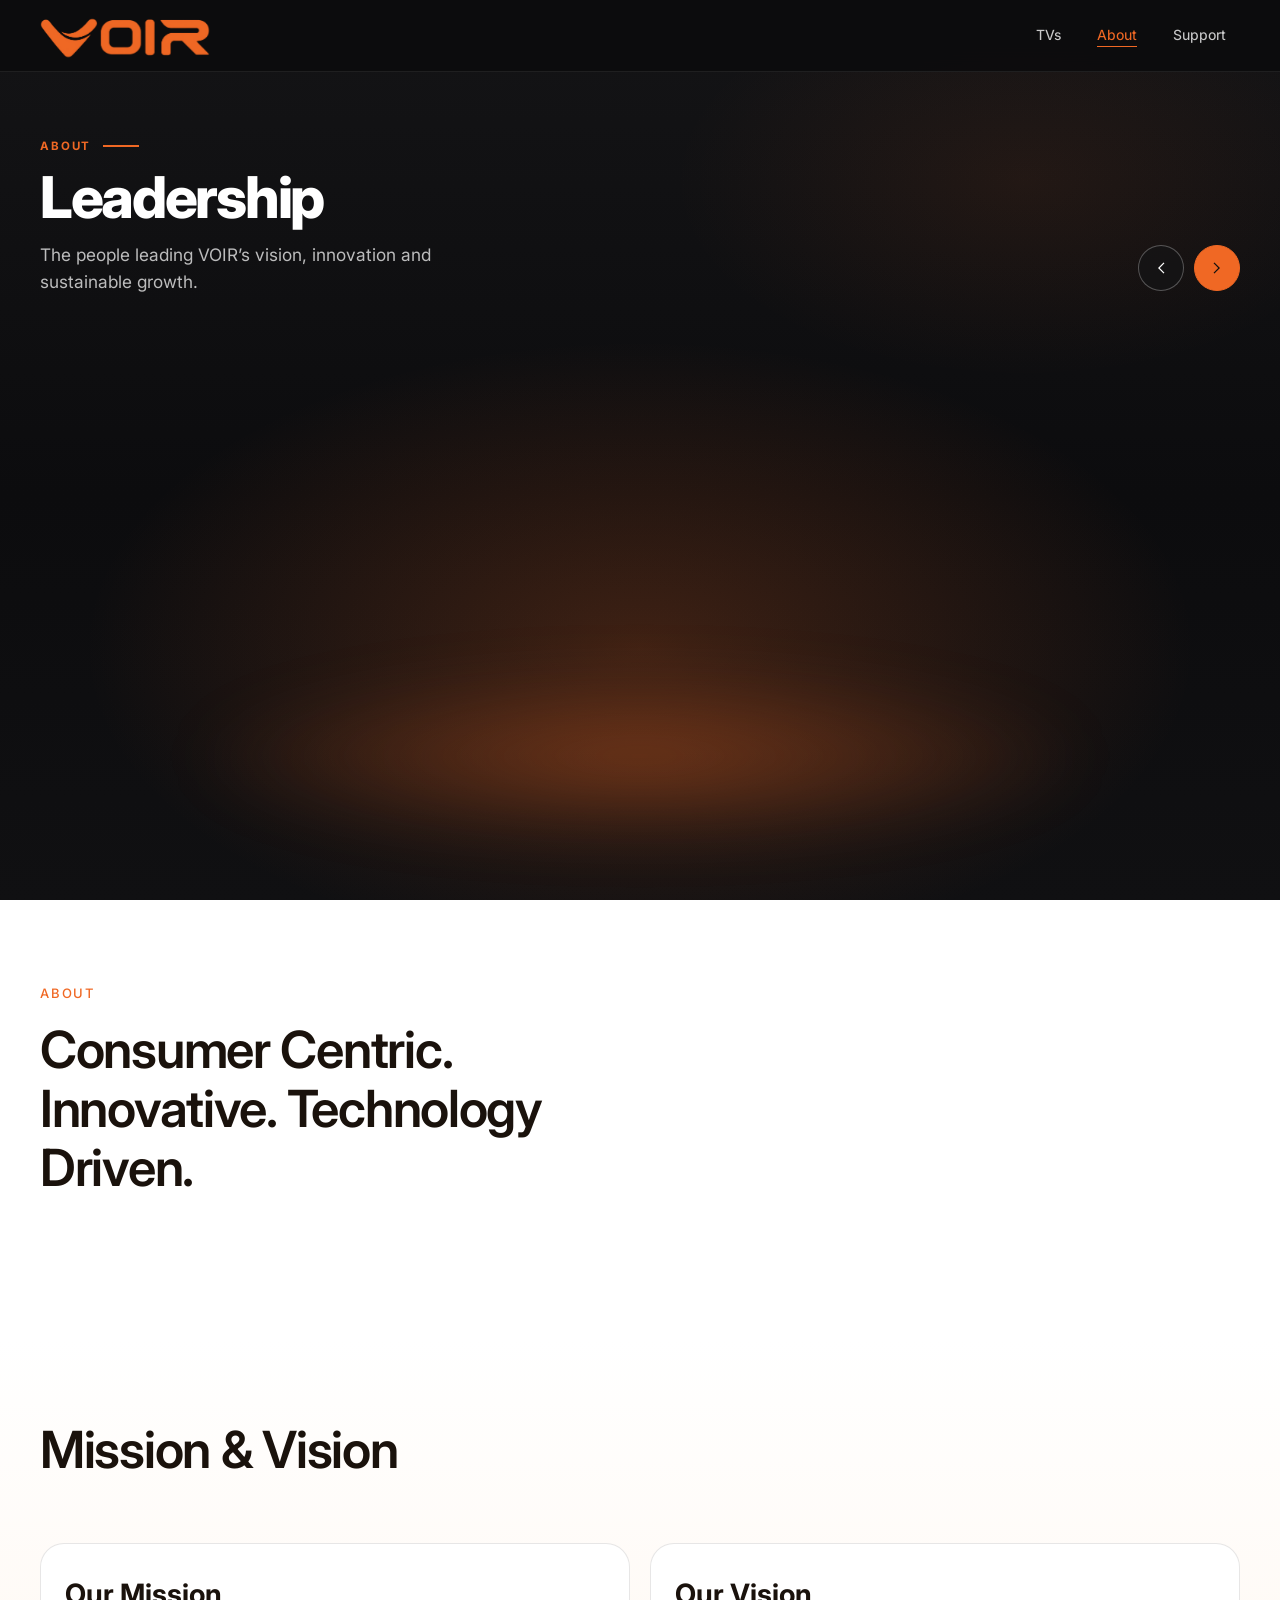
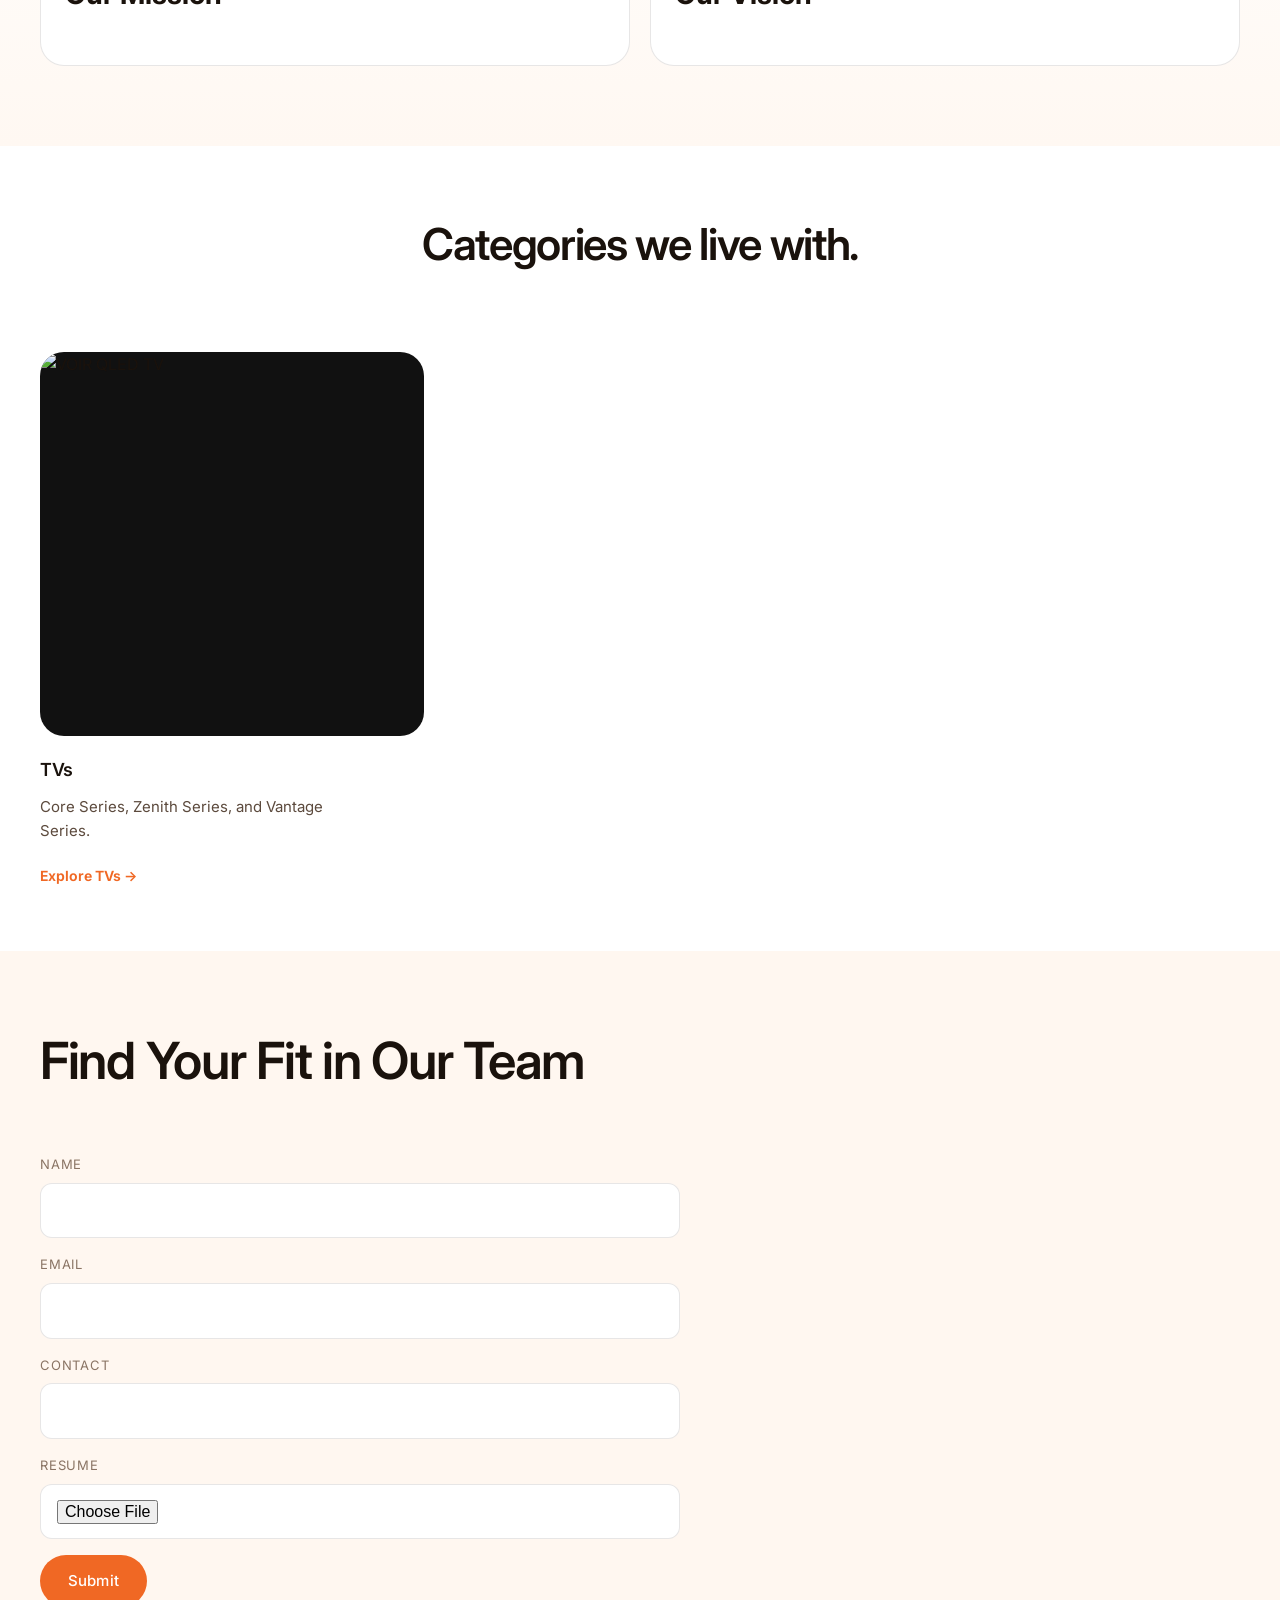
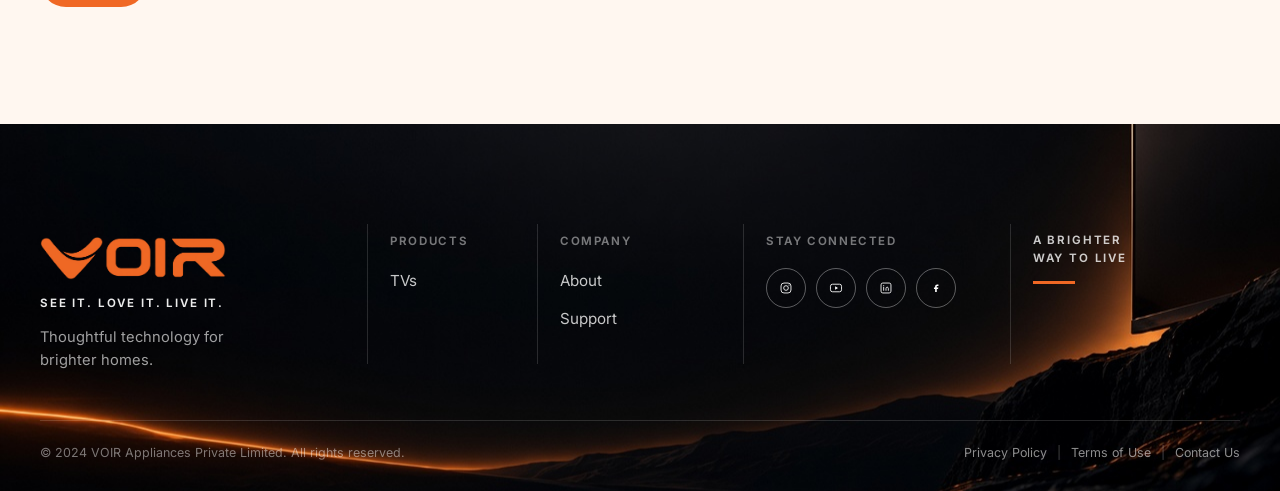
==== commit 6f1f3a55: "Revise about.html to feature leadership section with updated titles and descriptions for key leaders" ====
--- a/about.html
+++ b/about.html
@@ -3,16 +3,16 @@
 <head>
   <meta charset="UTF-8" />
   <meta name="viewport" content="width=device-width, initial-scale=1.0" />
-  <title>About VOIR</title>
-  <meta name="description" content="See it. Love it. Live it. VOIR brand manifesto and team." />
+  <title>About VOIR — Leadership</title>
+  <meta name="description" content="Meet the leadership behind VOIR — Mr. Gandharv Daga, Mr. Mohit Goyal, and Mr. Tarun Kalani." />
   <link rel="preconnect" href="https://fonts.googleapis.com" />
   <link rel="preconnect" href="https://fonts.gstatic.com" crossorigin />
   <link href="https://fonts.googleapis.com/css2?family=Inter:wght@300;400;500;600;700;800&display=swap" rel="stylesheet" />
-  <link rel="stylesheet" href="css/main.css?v=4" />
-  <link rel="stylesheet" href="css/animations.css?v=4" />
-  <link rel="stylesheet" href="css/pages.css?v=4" />
+  <link rel="stylesheet" href="css/main.css?v=36" />
+  <link rel="stylesheet" href="css/animations.css?v=10" />
+  <link rel="stylesheet" href="css/pages.css?v=34" />
 </head>
-<body>
+<body class="page-about">
   <div class="cursor" id="cursor" aria-hidden="true">
     <div class="cursor__dot"></div>
     <div class="cursor__ring"></div>
@@ -21,52 +21,42 @@
   <div id="site-nav"></div>
   <main id="main">
 
-    <section class="hero page-hero" id="hero">
-      <div class="hero__bg" aria-hidden="true">
-        <div class="hero__bg-image"></div>
-        <div class="hero__bg-overlay"></div>
-      </div>
-      <div class="hero__content">
-        <p class="hero__eyebrow">About</p>
-        <h1 class="hero__title" data-split="words">SEE IT. LOVE IT. LIVE IT.</h1>
-        <p class="hero__desc">Brand heritage since 2008  |  Incorporated 2023</p>
-      </div>
-    </section>
-    <section class="section" id="manifesto">
-      <div class="container">
-        <div class="section__header">
-          <p class="section__eyebrow">Brand manifesto</p>
-          <h2 class="section__title">See it. Love it. Live it.</h2>
+    <section class="leadership" id="team" aria-labelledby="leadershipTitle">
+      <div class="leadership__glow" aria-hidden="true"></div>
+      <div class="container leadership__inner">
+        <div class="leadership__top">
+          <div class="leadership__intro">
+            <p class="leadership__eyebrow">About</p>
+            <h1 class="leadership__title" id="leadershipTitle">Leadership</h1>
+            <p class="leadership__lead">The people leading VOIR’s vision, innovation and sustainable growth.</p>
+          </div>
+          <div class="leadership__nav" aria-label="Leadership carousel">
+            <button type="button" class="leadership__nav-btn" id="leadPrev" aria-label="Previous leader">
+              <svg viewBox="0 0 24 24" width="18" height="18" aria-hidden="true"><path fill="currentColor" d="M15.4 4.6 8 12l7.4 7.4 1.2-1.2L10.4 12l6.2-6.2z"/></svg>
+            </button>
+            <button type="button" class="leadership__nav-btn leadership__nav-btn--accent" id="leadNext" aria-label="Next leader">
+              <svg viewBox="0 0 24 24" width="18" height="18" aria-hidden="true"><path fill="currentColor" d="m8.6 4.6-1.2 1.2L13.6 12l-6.2 6.2 1.2 1.2L16 12z"/></svg>
+            </button>
+          </div>
         </div>
-        <div class="legal-copy" id="aboutCopy"></div>
-      </div>
-    </section>
-    <section class="section lifestyle" id="lifestyle">
-      <div class="container">
-        <div class="lifestyle__header">
-          <h2 class="lifestyle__title" data-reveal="fade">Categories we live with.</h2>
-          <p class="section__lead" data-reveal="fade" style="margin-inline:auto;margin-top:12px;color:rgba(255,255,255,0.65)">TVs are here today.</p>
-        </div>
-        <div class="lifestyle__grid">
-          <article class="lifestyle__card" data-reveal="card">
-            <div class="lifestyle__media"><img src="images/tv-hero.jpg" alt="VOIR QLED TV" /></div>
-            <h3 class="lifestyle__card-title">TVs</h3>
-            <p class="lifestyle__card-desc">Core Series and Zenith Series available now. Vantage Series — coming soon.</p>
-            <a href="tvs.html" class="feat-slide__link">Explore TVs →</a>
-          </article>
-          <!-- Air Coolers / Washing Machines / Accessories — hidden for now
-          <article class="lifestyle__card lifestyle__card--soon" data-reveal="card">
-            <div class="lifestyle__media lifestyle__media--soon">
-              <img src="images/lifestyle-2.jpg" alt="" />
-              <span class="lifestyle__badge">Coming soon</span>
-            </div>
-            <h3 class="lifestyle__card-title">Air Coolers</h3>
-            <p class="lifestyle__card-desc">Details to be shared. Series and models will appear here later.</p>
-          </article>
-          -->
+
+        <div class="leadership__stage">
+          <div class="leadership__track" id="teamGrid"></div>
         </div>
       </div>
     </section>
+
+    <div class="leader-modal" id="leaderModal" hidden>
+      <div class="leader-modal__backdrop" data-leader-close></div>
+      <div class="leader-modal__dialog" role="dialog" aria-modal="true" aria-labelledby="leaderModalTitle">
+        <button type="button" class="leader-modal__close" data-leader-close aria-label="Close">&times;</button>
+        <p class="leader-modal__role" id="leaderModalRole"></p>
+        <h2 class="leader-modal__title" id="leaderModalTitle"></h2>
+        <p class="leader-modal__focus" id="leaderModalFocus"></p>
+        <div class="leader-modal__copy" id="leaderModalCopy"></div>
+      </div>
+    </div>
+
     <section class="section" id="values">
       <div class="container">
         <div class="section__header">
@@ -76,12 +66,13 @@
         <div class="values-grid" id="valuesGrid"></div>
       </div>
     </section>
-    <section class="section" id="mission" style="background:var(--color-bg-mid)">
+
+    <section class="section" id="mission">
       <div class="container">
         <div class="section__header">
           <h2 class="section__title">Mission &amp; Vision</h2>
         </div>
-        <div class="promise-grid">
+        <div class="promise-grid about-mission-grid">
           <article class="promise-col">
             <h3>Our Mission</h3>
             <p id="missionText"></p>
@@ -93,16 +84,25 @@
         </div>
       </div>
     </section>
-    <section class="section" id="team">
+
+    <section class="section lifestyle" id="lifestyle">
       <div class="container">
-        <div class="section__header">
-          <p class="section__eyebrow">Team</p>
-          <h2 class="section__title">Leadership</h2>
+        <div class="lifestyle__header">
+          <h2 class="lifestyle__title" data-reveal="fade">Categories we live with.</h2>
+          <p class="section__lead" data-reveal="fade" style="margin-inline:auto;margin-top:12px;color:rgba(255,255,255,0.65)">TVs are here today.</p>
         </div>
-        <div class="team-grid" id="teamGrid"></div>
+        <div class="lifestyle__grid">
+          <article class="lifestyle__card" data-reveal="card">
+            <div class="lifestyle__media"><img src="images/tv-hero.jpg" alt="VOIR QLED TV" /></div>
+            <h3 class="lifestyle__card-title">TVs</h3>
+            <p class="lifestyle__card-desc">Core Series, Zenith Series, and Vantage Series.</p>
+            <a href="tvs.html" class="feat-slide__link">Explore TVs →</a>
+          </article>
+        </div>
       </div>
     </section>
-    <section class="section" id="recruit" style="background:var(--color-bg-mid)">
+
+    <section class="section" id="recruit">
       <div class="container">
         <div class="section__header">
           <h2 class="section__title">Find Your Fit in Our Team</h2>
@@ -134,9 +134,9 @@
   <script src="https://cdn.jsdelivr.net/npm/gsap@3.12.5/dist/gsap.min.js"></script>
   <script src="https://cdn.jsdelivr.net/npm/gsap@3.12.5/dist/ScrollTrigger.min.js"></script>
   <script src="https://cdn.jsdelivr.net/npm/lenis@1.1.18/dist/lenis.min.js"></script>
-  <script src="js/data.js?v=8"></script>
-  <script src="js/chrome.js?v=11"></script>
+  <script src="js/data.js?v=10"></script>
+  <script src="js/chrome.js?v=12"></script>
   <script src="js/cursor.js"></script>
-  <script src="js/app.js?v=4"></script>
+  <script src="js/app.js?v=27"></script>
 </body>
 </html>
--- a/css/main.css
+++ b/css/main.css
@@ -377,11 +377,22 @@
   z-index: 1000;
   height: var(--nav-height);
   transition: transform 0.5s var(--ease-out-expo), background 0.4s ease, backdrop-filter 0.4s ease;
-  will-change: transform;
 }
 
 .nav.is-hidden {
   transform: translateY(-100%);
+}
+
+.nav.is-menu-open {
+  transform: none !important;
+  z-index: 10060;
+  background: #ffffff;
+  border-bottom: 1px solid rgba(26, 18, 12, 0.08);
+  backdrop-filter: none;
+}
+
+.nav-drawer {
+  display: none;
 }
 
 .nav.is-scrolled {
@@ -481,10 +492,18 @@
 
 .nav__toggle {
   display: none;
+  position: relative;
   flex-direction: column;
+  justify-content: center;
   gap: 6px;
-  width: 28px;
-  z-index: 10;
+  width: 44px;
+  height: 44px;
+  padding: 10px;
+  z-index: 1002;
+  border: 0;
+  background: transparent;
+  cursor: pointer;
+  -webkit-tap-highlight-color: transparent;
 }
 
 .nav__toggle span {
@@ -494,6 +513,10 @@
   background: #fff;
   border-radius: 2px;
   transition: transform 0.35s var(--ease-out-expo), opacity 0.25s ease;
+}
+
+.nav__toggle.is-open span {
+  background: #0b1220;
 }
 
 .nav__toggle.is-open span:nth-child(1) {
@@ -781,9 +804,11 @@
 }
 
 .hero__card.is-active {
-  border-color: rgba(255, 255, 255, 0.92);
+  border-color: #f06824;
   background: rgba(20, 20, 20, 0.78);
-  box-shadow: 0 0 0 1px rgba(255, 255, 255, 0.2);
+  box-shadow:
+    0 0 0 1px rgba(240, 104, 36, 0.55),
+    0 0 22px rgba(240, 104, 36, 0.35);
 }
 
 .hero__card-kicker {
@@ -3635,34 +3660,137 @@
   }
 
   .nav__links {
+    display: none !important;
+  }
+
+  .nav-drawer {
+    display: block;
     position: fixed;
     inset: 0;
-    background: rgba(255, 255, 255, 0.98);
-    flex-direction: column;
-    justify-content: center;
-    align-items: center;
-    gap: 8px;
+    z-index: 10050;
+    background: #ffffff;
+    padding: calc(var(--nav-height) + 28px) 24px 48px;
     opacity: 0;
     visibility: hidden;
     pointer-events: none;
-    transition: opacity 0.4s ease, visibility 0.4s;
-  }
-
-  .nav__links.is-open {
+    transform: translateY(-12px);
+    transition: opacity 0.28s ease, visibility 0.28s ease, transform 0.28s ease;
+  }
+
+  .nav-drawer.is-open {
     opacity: 1;
     visibility: visible;
     pointer-events: auto;
-  }
-
-  .nav__link {
-    font-size: 1.5rem;
-    color: var(--color-ink);
-    padding: 12px 20px;
-  }
-
-  .nav__link--cta {
-    margin-left: 0;
-    margin-top: 16px;
+    transform: translateY(0);
+  }
+
+  .nav-drawer[hidden] {
+    display: none !important;
+  }
+
+  .nav-drawer.is-open[hidden] {
+    display: block !important;
+  }
+
+  .nav-drawer__list {
+    display: flex;
+    flex-direction: column;
+    align-items: center;
+    justify-content: center;
+    gap: 8px;
+    min-height: calc(100% - 24px);
+  }
+
+  .nav-drawer__link {
+    display: block;
+    width: 100%;
+    max-width: 320px;
+    padding: 16px 20px;
+    text-align: center;
+    font-size: clamp(1.4rem, 6.5vw, 1.85rem);
+    font-weight: 700;
+    letter-spacing: -0.02em;
+    color: #1a120c;
+    border-radius: 12px;
+  }
+
+  .nav-drawer__link.is-active,
+  .nav-drawer__link:hover {
+    color: #f06824;
+  }
+
+  .nav.is-menu-open .nav__logo {
+    z-index: 10061;
+    color: #1a120c;
+  }
+
+  .nav.is-menu-open .nav__toggle {
+    z-index: 10061;
+  }
+
+  .nav.is-menu-open .nav__toggle span {
+    background: #0b1220;
+  }
+
+  body.nav-drawer-open {
+    overflow: hidden;
+  }
+
+  .cinema {
+    min-height: 88vh;
+    place-items: center stretch;
+  }
+
+  .cinema__content {
+    width: calc(100% - 32px);
+    margin: 0 auto;
+    padding: calc(var(--nav-height) + 28px) 4px 48px;
+    z-index: 2;
+  }
+
+  .cinema__title {
+    font-size: clamp(1.85rem, 8vw, 2.5rem);
+  }
+
+  .cinema__lead {
+    font-size: 0.98rem;
+    color: rgba(255, 255, 255, 0.88);
+  }
+
+  .cinema__veil {
+    background:
+      linear-gradient(
+        180deg,
+        rgba(7, 7, 7, 0.55) 0%,
+        rgba(7, 7, 7, 0.5) 35%,
+        rgba(7, 7, 7, 0.72) 70%,
+        rgba(7, 7, 7, 0.92) 100%
+      ),
+      linear-gradient(
+        105deg,
+        rgba(7, 7, 7, 0.65) 0%,
+        rgba(7, 7, 7, 0.35) 50%,
+        rgba(7, 7, 7, 0.55) 100%
+      );
+  }
+
+  .cinema .split-line > span,
+  .cinema .split-word > span,
+  .cinema [data-reveal] {
+    transform: none !important;
+    opacity: 1 !important;
+    filter: none !important;
+  }
+
+  .cinema__actions {
+    gap: 10px;
+  }
+
+  .cinema__actions .btn {
+    flex: 1 1 auto;
+    min-width: 0;
+    justify-content: center;
+    text-align: center;
   }
 }
 
@@ -3738,11 +3866,12 @@
   }
 
   .cinema {
-    min-height: 72vh;
+    min-height: 86vh;
   }
 
   .cinema__content {
-    margin-bottom: 48px;
+    margin-bottom: 0;
+    padding-bottom: 40px;
   }
 
   .features__grid {
@@ -3810,6 +3939,283 @@
 
   .global__points {
     gap: 8px;
+  }
+}
+
+/* ============================================
+   Mobile polish — sitewide
+   ============================================ */
+
+@media (max-width: 900px) {
+  :root {
+    --container: min(1200px, calc(100% - 32px));
+    --nav-height: 64px;
+  }
+
+  .container {
+    width: var(--container);
+  }
+
+  .section__title {
+    font-size: clamp(1.75rem, 7vw, 2.4rem);
+  }
+
+  .section__lead {
+    font-size: 0.95rem;
+  }
+
+  .categories__grid--series {
+    perspective: none;
+    padding: 8px 0 16px;
+    gap: 14px;
+  }
+
+  .cat-card,
+  .cat-card--side-left,
+  .cat-card--side-right,
+  .cat-card--focus,
+  .cat-card--zenith,
+  .cat-card--vantage,
+  .cat-card--core {
+    min-height: 0;
+    transform: none !important;
+  }
+
+  .cat-card--side-left:hover,
+  .cat-card--side-right:hover,
+  .cat-card--focus:hover,
+  .cat-card--core:hover {
+    transform: translateY(-4px) !important;
+  }
+
+  .cat-card__visual,
+  .cat-card--focus .cat-card__visual {
+    height: 200px;
+  }
+
+  .feat-slide {
+    transform: none !important;
+    opacity: 1 !important;
+  }
+
+  .feat-slide.is-active {
+    box-shadow:
+      0 0 0 2px rgba(240, 104, 36, 0.55),
+      0 14px 36px rgba(240, 104, 36, 0.2);
+  }
+
+  .featured-slider__nav {
+    margin-top: 16px;
+  }
+
+  .nav__links {
+    z-index: 1001;
+  }
+
+  .nav__toggle {
+    z-index: 1002;
+  }
+
+  .nav:not(.is-scrolled) .nav__toggle span {
+    background: #0b1220;
+  }
+
+  .cinema__title {
+    font-size: clamp(1.75rem, 8vw, 2.35rem);
+  }
+
+  .cinema__actions {
+    flex-wrap: wrap;
+  }
+
+  .cinema__content {
+    margin-bottom: 0;
+  }
+
+  .final-cta__inner {
+    padding-inline: 16px;
+  }
+
+  .final-cta__actions {
+    flex-direction: column;
+    align-items: stretch;
+  }
+
+  .final-cta__actions .btn {
+    width: 100%;
+    text-align: center;
+    justify-content: center;
+  }
+
+  .footer__bottom {
+    flex-direction: column;
+    align-items: flex-start;
+    gap: 12px;
+  }
+
+  .footer__legal {
+    gap: 8px;
+  }
+}
+
+@media (max-width: 700px) {
+  :root {
+    --container: min(1200px, calc(100% - 24px));
+  }
+
+  .section {
+    padding: 64px 0;
+  }
+
+  .hero__shell {
+    padding-top: 16px;
+  }
+
+  .hero__title {
+    font-size: clamp(1.9rem, 9vw, 2.6rem);
+    line-height: 1.12;
+  }
+
+  .hero__desc {
+    font-size: 0.95rem;
+  }
+
+  .hero__cards {
+    gap: 10px;
+  }
+
+  .featured-slider {
+    padding-top: 56px;
+    padding-bottom: 48px;
+  }
+
+  .featured-slider__track {
+    padding: 20px 12px 28px;
+  }
+
+  .feat-slide {
+    flex-basis: min(82vw, 300px);
+    height: 420px;
+    margin: 0 -8px;
+    border-radius: 18px;
+  }
+
+  .feat-slide__body {
+    padding: 14px 14px 16px;
+  }
+
+  .feat-slide__chips {
+    gap: 4px;
+  }
+
+  .feat-slide__logo {
+    height: 22px;
+    max-width: 78px;
+  }
+
+  .featured-slider__perks {
+    flex-direction: column;
+    align-items: stretch;
+  }
+
+  .featured-slider__perks li {
+    justify-content: flex-start;
+    border-bottom: 1px solid rgba(11, 18, 32, 0.08);
+    padding: 12px 0;
+  }
+
+  .featured-slider__perks li:last-child {
+    border-bottom: 0;
+  }
+
+  .categories {
+    padding-top: 56px;
+    padding-bottom: 56px;
+  }
+
+  .categories__header {
+    margin-bottom: 28px;
+  }
+
+  .cat-card {
+    padding: 18px 16px 16px;
+    border-radius: 22px;
+  }
+
+  .cat-card__feats {
+    gap: 6px;
+  }
+
+  .cat-card__feats li {
+    font-size: 0.62rem;
+  }
+
+  .showcase__rail {
+    overflow-x: auto;
+    flex-wrap: nowrap;
+    justify-content: flex-start;
+    padding-bottom: 4px;
+    -webkit-overflow-scrolling: touch;
+  }
+
+  .showcase__rail-link {
+    flex: 0 0 auto;
+  }
+
+  .promise-grid,
+  .pointers-grid {
+    grid-template-columns: 1fr;
+  }
+
+  .btn--lg {
+    min-height: 48px;
+    padding-inline: 20px;
+  }
+
+  .footer__inner {
+    padding-top: 48px;
+    min-height: 0;
+  }
+
+  .footer__social-link {
+    width: 44px;
+    height: 44px;
+  }
+
+  .stats__grid {
+    grid-template-columns: 1fr;
+  }
+}
+
+@media (max-width: 480px) {
+  .hero__features {
+    display: grid;
+    grid-template-columns: 1fr 1fr;
+    gap: 8px;
+  }
+
+  .feat-slide {
+    flex-basis: 86vw;
+    height: 400px;
+  }
+
+  .feature-panel__pills {
+    gap: 6px;
+  }
+
+  .feature-panel__pills li {
+    font-size: 0.64rem;
+    padding: 6px 10px;
+  }
+
+  .footer__legal {
+    flex-direction: column;
+    align-items: flex-start;
+    gap: 6px;
+  }
+
+  .footer__legal span {
+    display: none;
   }
 }
 
--- a/css/pages.css
+++ b/css/pages.css
@@ -219,9 +219,16 @@
   position: absolute;
   inset: 0;
   pointer-events: none;
-  background:
-    linear-gradient(180deg, rgba(244, 241, 236, 0.88) 0%, rgba(244, 241, 236, 0.78) 50%, rgba(244, 241, 236, 0.92) 100%),
-    url("../images/lifestyle-1.jpg") center / cover no-repeat;
+  overflow: hidden;
+}
+
+.feature-intro__bg::before {
+  content: "";
+  position: absolute;
+  inset: -20px;
+  background: url("../images/lifestyle-2.jpg") center right / cover no-repeat;
+  filter: blur(14px);
+  transform: scale(1.06);
 }
 
 .feature-intro__bg::after {
@@ -229,8 +236,8 @@
   position: absolute;
   inset: 0;
   background:
-    radial-gradient(ellipse 42% 36% at 88% 12%, rgba(240, 104, 36, 0.16), transparent 62%),
-    radial-gradient(ellipse 36% 30% at 8% 90%, rgba(80, 140, 70, 0.08), transparent 60%);
+    linear-gradient(180deg, rgba(247, 244, 239, 0.9) 0%, rgba(247, 244, 239, 0.86) 50%, rgba(247, 244, 239, 0.92) 100%),
+    radial-gradient(ellipse 48% 40% at 88% 35%, rgba(240, 104, 36, 0.06), transparent 62%);
 }
 
 .feature-intro__rail {
@@ -300,10 +307,15 @@
   gap: 8px;
   margin: 0 auto 36px;
   max-width: 1100px;
-  padding: 4px 4px 10px;
+  padding: 12px 14px 14px;
   overflow-x: auto;
   scrollbar-width: thin;
   -webkit-overflow-scrolling: touch;
+  border-radius: 20px;
+  background: rgba(255, 255, 255, 0.82);
+  border: 1px solid rgba(11, 18, 32, 0.06);
+  box-shadow: 0 12px 32px rgba(11, 18, 32, 0.06);
+  backdrop-filter: blur(10px);
 }
 
 .feature-tab {
@@ -318,7 +330,7 @@
   border: 0;
   border-radius: 16px;
   background: transparent;
-  color: #4b5563;
+  color: #374151;
   font-size: 0.72rem;
   font-weight: 600;
   line-height: 1.25;
@@ -333,8 +345,8 @@
   border-radius: 14px;
   display: grid;
   place-items: center;
-  background: rgba(11, 18, 32, 0.04);
-  color: #6b7280;
+  background: rgba(11, 18, 32, 0.06);
+  color: #4b5563;
   transition: background 0.25s ease, color 0.25s ease, box-shadow 0.25s ease;
 }
 
@@ -611,15 +623,48 @@
   }
 
   .feature-panel__visual {
-    min-height: 280px;
+    min-height: 240px;
+    order: -1;
   }
 
   .feature-panel__visual img {
-    min-height: 280px;
+    min-height: 240px;
+  }
+
+  .feature-panel__copy {
+    padding: 22px 18px 24px;
+  }
+
+  .feature-panel__name {
+    font-size: clamp(1.8rem, 8vw, 2.4rem);
+  }
+
+  .feature-panel__script {
+    display: none;
   }
 
   .feature-intro__rail {
     display: none;
+  }
+
+  .feature-intro {
+    padding-top: 64px;
+    padding-bottom: 56px;
+  }
+
+  .feature-intro__header {
+    margin-bottom: 24px;
+  }
+
+  .feature-intro__footline {
+    margin-top: 28px;
+    letter-spacing: 0.12em;
+    font-size: 0.65rem;
+  }
+
+  .feature-intro__footline::before,
+  .feature-intro__footline::after {
+    max-width: 60px;
   }
 }
 
@@ -1874,7 +1919,7 @@
   margin: 0;
 }
 
-/* Team / forms */
+/* Team / leadership — dark glass carousel */
 .team-grid {
   display: grid;
   gap: 24px;
@@ -1898,6 +1943,469 @@
 .team-card p {
   color: var(--color-text-secondary);
   font-size: 0.95rem;
+}
+
+.page-about .nav.is-scrolled,
+.page-about .nav--inner {
+  background: rgba(12, 12, 14, 0.92);
+  border-bottom-color: rgba(255, 255, 255, 0.08);
+}
+
+.page-about .nav.is-scrolled .nav__logo,
+.page-about .nav.is-scrolled .nav__link,
+.page-about .nav--inner .nav__logo,
+.page-about .nav--inner .nav__link {
+  color: rgba(255, 255, 255, 0.78);
+}
+
+@media (max-width: 900px) {
+  .page-about .nav.is-menu-open,
+  .page-about .nav.is-menu-open.is-scrolled,
+  .page-about .nav.is-menu-open.nav--inner {
+    background: #ffffff;
+  }
+
+  .page-about .nav.is-menu-open .nav__toggle span {
+    background: #0b1220 !important;
+  }
+
+  .nav-drawer__link {
+    color: #1a120c;
+  }
+}
+
+.page-about .nav.is-scrolled .nav__link:hover,
+.page-about .nav.is-scrolled .nav__link.is-active,
+.page-about .nav--inner .nav__link:hover,
+.page-about .nav--inner .nav__link.is-active {
+  color: #f06824;
+}
+
+.page-about .nav.is-scrolled .nav__toggle span,
+.page-about .nav--inner .nav__toggle span {
+  background: #fff;
+}
+
+.leadership {
+  position: relative;
+  overflow: hidden;
+  color: #fff;
+  background:
+    radial-gradient(ellipse 70% 55% at 50% 72%, rgba(240, 104, 36, 0.22), transparent 62%),
+    radial-gradient(ellipse 50% 40% at 80% 20%, rgba(240, 104, 36, 0.08), transparent 55%),
+    linear-gradient(180deg, #141416 0%, #0c0c0e 55%, #101012 100%);
+  padding: clamp(100px, 12vw, 132px) 0 clamp(64px, 8vw, 96px);
+  min-height: min(100vh, 920px);
+}
+
+.leadership__glow {
+  position: absolute;
+  left: 50%;
+  bottom: 6%;
+  width: min(920px, 90vw);
+  height: 180px;
+  transform: translateX(-50%);
+  background: radial-gradient(ellipse at center, rgba(240, 104, 36, 0.35), transparent 70%);
+  filter: blur(28px);
+  pointer-events: none;
+}
+
+.leadership__inner {
+  position: relative;
+  z-index: 1;
+}
+
+.leadership__top {
+  display: flex;
+  align-items: flex-end;
+  justify-content: space-between;
+  gap: 24px;
+  margin-bottom: clamp(28px, 4vw, 40px);
+}
+
+.leadership__eyebrow {
+  display: inline-flex;
+  align-items: center;
+  gap: 12px;
+  margin: 0 0 12px;
+  font-size: 0.72rem;
+  font-weight: 700;
+  letter-spacing: 0.16em;
+  text-transform: uppercase;
+  color: #f06824;
+}
+
+.leadership__eyebrow::after {
+  content: "";
+  width: 36px;
+  height: 2px;
+  background: #f06824;
+}
+
+.leadership__title {
+  margin: 0;
+  font-size: clamp(2.4rem, 5vw, 3.6rem);
+  font-weight: 800;
+  letter-spacing: -0.04em;
+  line-height: 1.05;
+  color: #fff;
+}
+
+.leadership__lead {
+  margin: 14px 0 0;
+  max-width: 42ch;
+  font-size: clamp(0.95rem, 1.5vw, 1.08rem);
+  line-height: 1.55;
+  color: rgba(255, 255, 255, 0.72);
+}
+
+.leadership__nav {
+  display: flex;
+  gap: 10px;
+  flex-shrink: 0;
+  padding-bottom: 4px;
+}
+
+.leadership__nav-btn {
+  width: 46px;
+  height: 46px;
+  border-radius: 999px;
+  border: 1px solid rgba(255, 255, 255, 0.28);
+  background: rgba(20, 20, 22, 0.7);
+  color: #fff;
+  display: grid;
+  place-items: center;
+  cursor: pointer;
+  transition: background 0.25s ease, border-color 0.25s ease, transform 0.2s ease, opacity 0.2s ease;
+}
+
+.leadership__nav-btn:hover:not(:disabled) {
+  border-color: rgba(255, 255, 255, 0.55);
+  transform: translateY(-1px);
+}
+
+.leadership__nav-btn--accent {
+  background: #f06824;
+  border-color: #f06824;
+  color: #111;
+}
+
+.leadership__nav-btn--accent:hover:not(:disabled) {
+  background: #ff7a38;
+  border-color: #ff7a38;
+}
+
+.leadership__nav-btn:disabled {
+  opacity: 0.35;
+  cursor: default;
+}
+
+.leadership__stage {
+  overflow: hidden;
+  padding: 12px 4px 28px;
+  perspective: 1200px;
+}
+
+.leadership__track {
+  display: flex;
+  gap: clamp(16px, 2vw, 22px);
+  width: max-content;
+  transition: transform 0.55s cubic-bezier(0.22, 1, 0.36, 1);
+  will-change: transform;
+  touch-action: pan-y;
+}
+
+.lead-card {
+  position: relative;
+  flex: 0 0 clamp(260px, 28vw, 320px);
+  display: flex;
+  flex-direction: column;
+  min-height: 520px;
+  padding: 22px 20px 20px;
+  border-radius: 22px;
+  background:
+    linear-gradient(165deg, rgba(255, 255, 255, 0.08), rgba(255, 255, 255, 0.02) 40%, rgba(0, 0, 0, 0.25)),
+    rgba(22, 22, 26, 0.88);
+  border: 1px solid rgba(240, 104, 36, 0.28);
+  box-shadow:
+    0 0 0 1px rgba(240, 104, 36, 0.08) inset,
+    0 18px 40px rgba(0, 0, 0, 0.35),
+    0 24px 48px rgba(240, 104, 36, 0.12);
+  backdrop-filter: blur(14px);
+  -webkit-backdrop-filter: blur(14px);
+  transform: scale(0.94) rotateY(-4deg);
+  opacity: 0.72;
+  transition: transform 0.45s ease, opacity 0.45s ease, box-shadow 0.45s ease, border-color 0.45s ease;
+  overflow: hidden;
+}
+
+.lead-card::after {
+  content: "";
+  position: absolute;
+  inset: auto 10% -18px;
+  height: 40px;
+  background: radial-gradient(ellipse at center, rgba(240, 104, 36, 0.55), transparent 70%);
+  filter: blur(12px);
+  pointer-events: none;
+  opacity: 0.55;
+}
+
+.lead-card.is-near {
+  opacity: 0.88;
+  transform: scale(0.97) rotateY(0deg);
+}
+
+.lead-card.is-active {
+  opacity: 1;
+  transform: scale(1) rotateY(0deg);
+  border-color: rgba(240, 104, 36, 0.7);
+  box-shadow:
+    0 0 0 1px rgba(240, 104, 36, 0.2) inset,
+    0 22px 50px rgba(0, 0, 0, 0.4),
+    0 28px 60px rgba(240, 104, 36, 0.28);
+  z-index: 2;
+}
+
+.lead-card.is-active::after {
+  opacity: 1;
+}
+
+.lead-card__index {
+  font-size: 1.05rem;
+  font-weight: 700;
+  color: #f06824;
+  letter-spacing: 0.04em;
+  margin-bottom: 14px;
+}
+
+.lead-card__photo {
+  position: relative;
+  width: 100%;
+  aspect-ratio: 4 / 3.2;
+  border-radius: 14px;
+  overflow: hidden;
+  margin-bottom: 18px;
+  background: linear-gradient(160deg, #1a1a1e, #0e0e10);
+}
+
+.lead-card__shape {
+  position: absolute;
+  right: -8%;
+  top: 8%;
+  width: 58%;
+  height: 78%;
+  background: linear-gradient(145deg, #ff7a38, #f06824 55%, #c44d16);
+  clip-path: polygon(18% 0, 100% 0, 100% 100%, 0 100%);
+  opacity: 0.95;
+}
+
+.lead-card__avatar {
+  position: absolute;
+  inset: 0;
+  display: grid;
+  place-items: center;
+  font-size: clamp(2.4rem, 4vw, 3.2rem);
+  font-weight: 800;
+  letter-spacing: -0.04em;
+  color: rgba(255, 255, 255, 0.92);
+  text-shadow: 0 8px 24px rgba(0, 0, 0, 0.45);
+  z-index: 1;
+}
+
+.lead-card__role {
+  margin: 0 0 8px;
+  font-size: 0.68rem;
+  font-weight: 700;
+  letter-spacing: 0.12em;
+  text-transform: uppercase;
+  color: #f06824;
+  line-height: 1.35;
+}
+
+.lead-card__name {
+  margin: 0;
+  font-size: clamp(1.25rem, 2vw, 1.55rem);
+  font-weight: 750;
+  letter-spacing: -0.03em;
+  line-height: 1.15;
+  color: #fff;
+}
+
+.lead-card__tags {
+  margin: 8px 0 0;
+  font-size: 0.78rem;
+  color: rgba(255, 255, 255, 0.55);
+}
+
+.lead-card__bio {
+  margin: 14px 0 0;
+  flex: 1;
+  font-size: 0.86rem;
+  line-height: 1.65;
+  color: rgba(255, 255, 255, 0.72);
+  display: -webkit-box;
+  -webkit-line-clamp: 5;
+  -webkit-box-orient: vertical;
+  overflow: hidden;
+}
+
+.lead-card__cta {
+  margin-top: 18px;
+  align-self: flex-start;
+  display: inline-flex;
+  align-items: center;
+  gap: 8px;
+  padding: 0;
+  border: 0;
+  background: none;
+  color: #fff;
+  font: inherit;
+  font-size: 0.88rem;
+  font-weight: 600;
+  cursor: pointer;
+}
+
+.lead-card__cta span {
+  color: #f06824;
+}
+
+.lead-card__cta:hover {
+  color: #f06824;
+}
+
+.leader-modal[hidden] {
+  display: none !important;
+}
+
+.leader-modal {
+  position: fixed;
+  inset: 0;
+  z-index: 1200;
+  display: grid;
+  place-items: center;
+  padding: 24px;
+}
+
+.leader-modal__backdrop {
+  position: absolute;
+  inset: 0;
+  background: rgba(0, 0, 0, 0.72);
+  backdrop-filter: blur(6px);
+}
+
+.leader-modal__dialog {
+  position: relative;
+  z-index: 1;
+  width: min(640px, 100%);
+  max-height: min(82vh, 720px);
+  overflow: auto;
+  padding: 32px 28px 28px;
+  border-radius: 20px;
+  background: #161618;
+  border: 1px solid rgba(240, 104, 36, 0.35);
+  color: #fff;
+  box-shadow: 0 30px 80px rgba(0, 0, 0, 0.5);
+}
+
+.leader-modal__close {
+  position: absolute;
+  top: 12px;
+  right: 14px;
+  width: 36px;
+  height: 36px;
+  border: 0;
+  border-radius: 999px;
+  background: rgba(255, 255, 255, 0.08);
+  color: #fff;
+  font-size: 1.4rem;
+  line-height: 1;
+  cursor: pointer;
+}
+
+.leader-modal__role {
+  margin: 0 0 8px;
+  font-size: 0.72rem;
+  font-weight: 700;
+  letter-spacing: 0.14em;
+  text-transform: uppercase;
+  color: #f06824;
+}
+
+.leader-modal__title {
+  margin: 0;
+  font-size: clamp(1.5rem, 3vw, 2rem);
+  letter-spacing: -0.03em;
+}
+
+.leader-modal__focus {
+  margin: 10px 0 0;
+  color: rgba(255, 255, 255, 0.55);
+  font-size: 0.9rem;
+}
+
+.leader-modal__copy {
+  margin-top: 18px;
+}
+
+.leader-modal__copy p {
+  margin: 0;
+  color: rgba(255, 255, 255, 0.78);
+  font-size: 0.95rem;
+  line-height: 1.7;
+}
+
+.leader-modal__copy p + p {
+  margin-top: 12px;
+}
+
+body.leader-modal-open {
+  overflow: hidden;
+}
+
+.about-mission-grid {
+  grid-template-columns: repeat(2, minmax(0, 1fr));
+}
+
+#mission {
+  background: linear-gradient(180deg, #ffffff 0%, #fff8f2 100%);
+}
+
+#recruit {
+  background: #fff7f0;
+}
+
+@media (max-width: 900px) {
+  .lead-card {
+    flex-basis: clamp(240px, 70vw, 300px);
+    min-height: 500px;
+    transform: none;
+    opacity: 1;
+  }
+
+  .lead-card.is-near,
+  .lead-card.is-active {
+    transform: none;
+  }
+}
+
+@media (max-width: 700px) {
+  .leadership {
+    min-height: 0;
+    padding-top: 96px;
+  }
+
+  .leadership__top {
+    flex-direction: column;
+    align-items: flex-start;
+  }
+
+  .leadership__nav {
+    align-self: flex-end;
+  }
+
+  .about-mission-grid {
+    grid-template-columns: 1fr;
+  }
 }
 
 .values-grid {
@@ -2032,13 +2540,23 @@
     border-radius: 20px;
   }
 
+  .feature-panel__cta {
+    width: 100%;
+    justify-content: center;
+  }
+
+  .feature-panel__dashes {
+    max-width: 100%;
+  }
+
   .feature-tabs {
     gap: 6px;
-    margin-bottom: 24px;
+    margin-bottom: 20px;
     justify-content: flex-start;
     flex-wrap: nowrap;
     overflow-x: auto;
     max-width: none;
+    padding: 10px 10px 12px;
     scrollbar-width: none;
     -webkit-overflow-scrolling: touch;
   }
@@ -2049,11 +2567,33 @@
 
   .feature-tab {
     padding: 8px 6px 10px;
-    min-width: 78px;
-    font-size: 0.72rem;
+    min-width: 76px;
+    font-size: 0.68rem;
+  }
+
+  .feature-tab__icon {
+    width: 42px;
+    height: 42px;
+  }
+
+  .series-tabs {
+    flex-wrap: nowrap;
+    overflow-x: auto;
+    -webkit-overflow-scrolling: touch;
+    padding-bottom: 4px;
+  }
+
+  .series-tab {
+    flex: 0 0 auto;
+    padding: 10px 16px;
+    font-size: 0.85rem;
   }
 
   .nav__logo-img {
-    height: 36px;
-  }
-}
+    height: 34px;
+  }
+
+  .page-hero .hero__title {
+    font-size: clamp(1.7rem, 8vw, 2.3rem);
+  }
+}
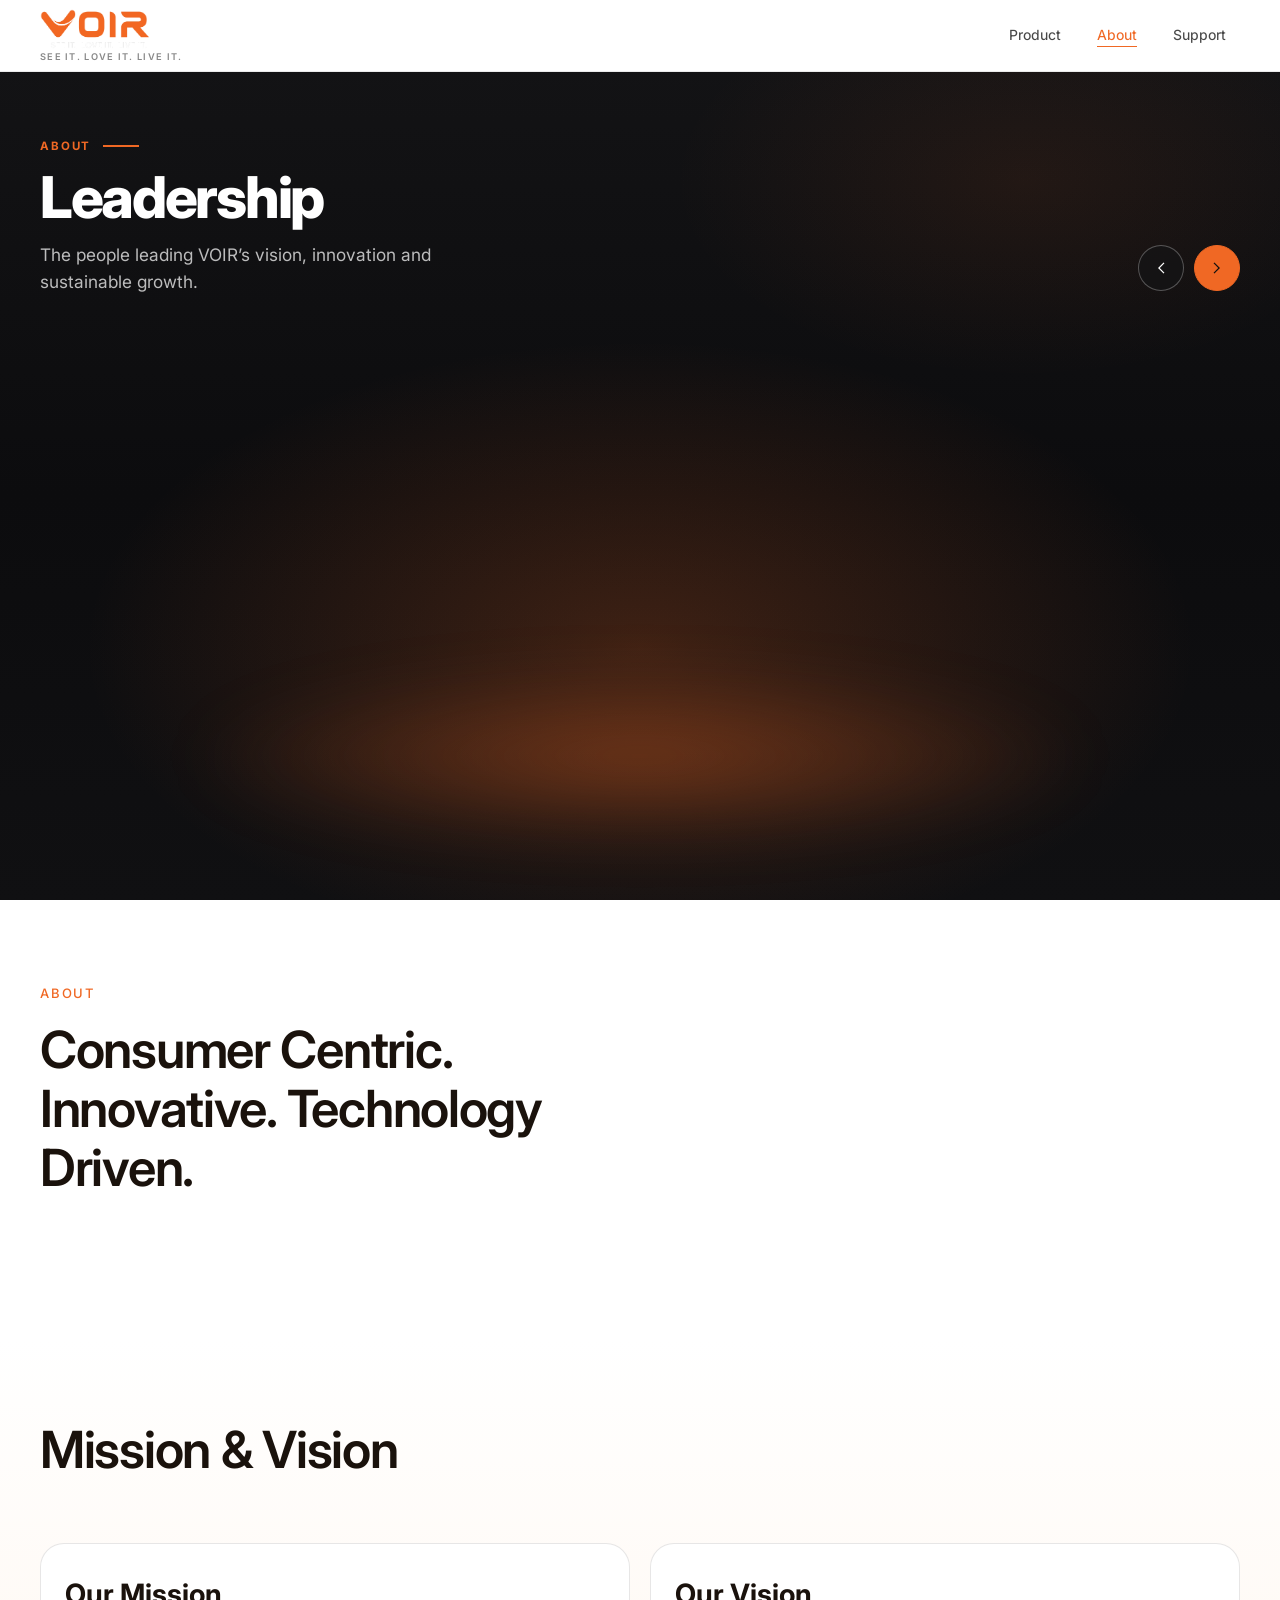
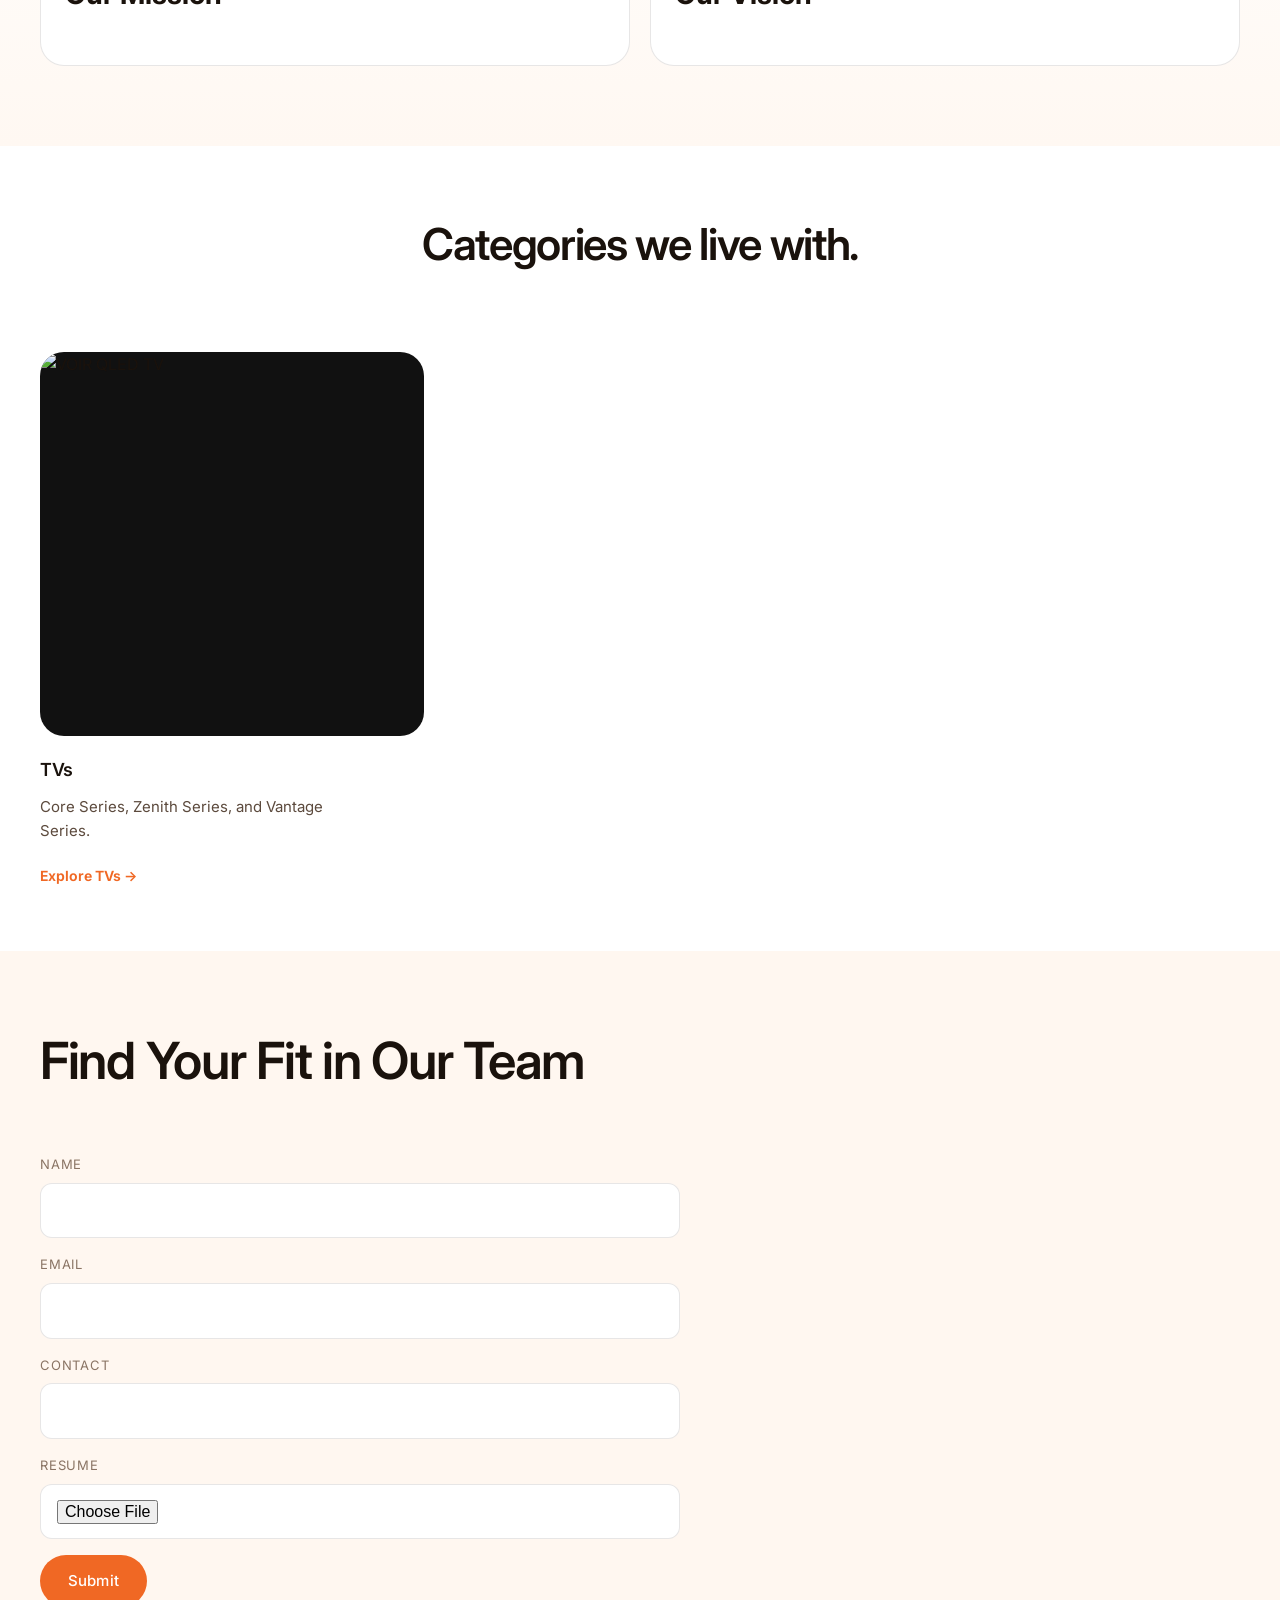
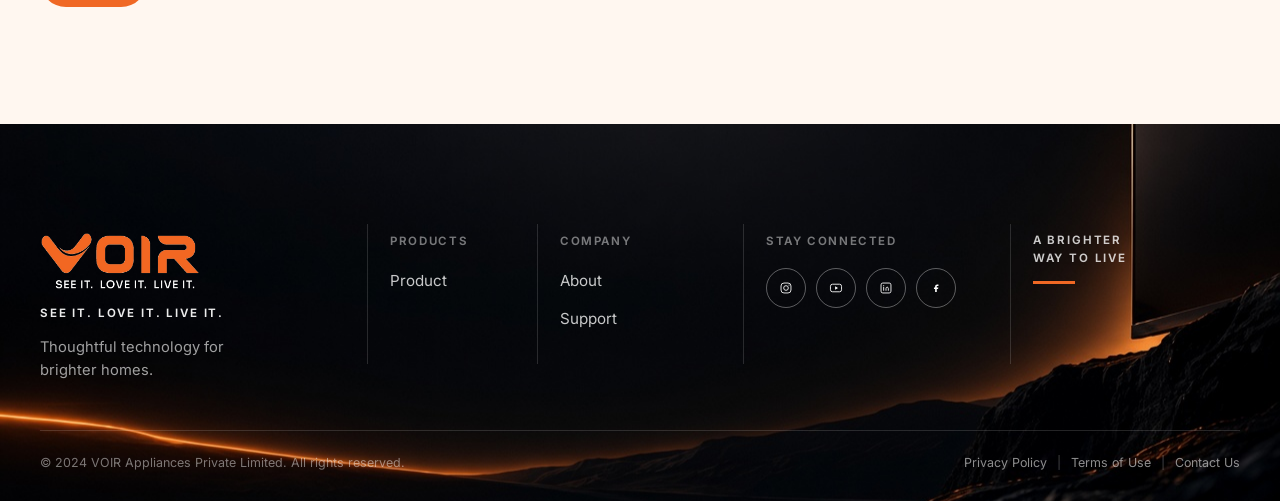
==== commit 0e15d244: "Update stylesheet versions across multiple HTML files and enhance homepage styles. Adjust navigation" ====
--- a/about.html
+++ b/about.html
@@ -8,9 +8,9 @@
   <link rel="preconnect" href="https://fonts.googleapis.com" />
   <link rel="preconnect" href="https://fonts.gstatic.com" crossorigin />
   <link href="https://fonts.googleapis.com/css2?family=Inter:wght@300;400;500;600;700;800&display=swap" rel="stylesheet" />
-  <link rel="stylesheet" href="css/main.css?v=36" />
+  <link rel="stylesheet" href="css/main.css?v=42" />
   <link rel="stylesheet" href="css/animations.css?v=10" />
-  <link rel="stylesheet" href="css/pages.css?v=34" />
+  <link rel="stylesheet" href="css/pages.css?v=49" />
 </head>
 <body class="page-about">
   <div class="cursor" id="cursor" aria-hidden="true">
@@ -134,8 +134,8 @@
   <script src="https://cdn.jsdelivr.net/npm/gsap@3.12.5/dist/gsap.min.js"></script>
   <script src="https://cdn.jsdelivr.net/npm/gsap@3.12.5/dist/ScrollTrigger.min.js"></script>
   <script src="https://cdn.jsdelivr.net/npm/lenis@1.1.18/dist/lenis.min.js"></script>
-  <script src="js/data.js?v=10"></script>
-  <script src="js/chrome.js?v=12"></script>
+  <script src="js/data.js?v=11"></script>
+  <script src="js/chrome.js?v=13"></script>
   <script src="js/cursor.js"></script>
   <script src="js/app.js?v=27"></script>
 </body>
--- a/css/main.css
+++ b/css/main.css
@@ -376,7 +376,9 @@
   right: 0;
   z-index: 1000;
   height: var(--nav-height);
-  transition: transform 0.5s var(--ease-out-expo), background 0.4s ease, backdrop-filter 0.4s ease;
+  background: #fff;
+  border-bottom: 1px solid rgba(0, 0, 0, 0.08);
+  transition: transform 0.5s var(--ease-out-expo), background 0.4s ease, border-color 0.4s ease;
 }
 
 .nav.is-hidden {
@@ -386,9 +388,10 @@
 .nav.is-menu-open {
   transform: none !important;
   z-index: 10060;
-  background: #ffffff;
-  border-bottom: 1px solid rgba(26, 18, 12, 0.08);
+  background: #fff;
+  border-bottom: 1px solid rgba(0, 0, 0, 0.08);
   backdrop-filter: none;
+  -webkit-backdrop-filter: none;
 }
 
 .nav-drawer {
@@ -396,10 +399,10 @@
 }
 
 .nav.is-scrolled {
-  background: rgba(255, 255, 255, 0.92);
-  backdrop-filter: blur(20px);
-  -webkit-backdrop-filter: blur(20px);
-  border-bottom: 1px solid var(--color-border);
+  background: #fff;
+  backdrop-filter: none;
+  -webkit-backdrop-filter: none;
+  border-bottom: 1px solid rgba(0, 0, 0, 0.08);
 }
 
 .nav__inner {
@@ -420,6 +423,26 @@
   font-size: 1.0625rem;
   z-index: 10;
   color: var(--color-ink);
+  text-decoration: none;
+}
+
+.nav__logo-stack {
+  display: flex;
+  flex-direction: column;
+  align-items: flex-start;
+  gap: 2px;
+  line-height: 1;
+}
+
+.nav__tagline {
+  display: block;
+  font-size: 0.58rem;
+  font-weight: 600;
+  letter-spacing: 0.14em;
+  text-transform: uppercase;
+  color: rgba(17, 17, 17, 0.55);
+  white-space: nowrap;
+  margin-top: 1px;
 }
 
 .nav__logo-mark {
@@ -510,7 +533,7 @@
   display: block;
   height: 2px;
   width: 100%;
-  background: #fff;
+  background: #000;
   border-radius: 2px;
   transition: transform 0.35s var(--ease-out-expo), opacity 0.25s ease;
 }
@@ -868,34 +891,29 @@
   background: #f06824;
 }
 
-/* Nav on dark hero */
+/* White nav bar — dark logo/links (always) */
+.nav .nav__logo,
 .nav:not(.is-scrolled) .nav__logo,
-.nav:not(.is-scrolled) .nav__link {
-  color: rgba(255, 255, 255, 0.85);
-}
-
-.nav:not(.is-scrolled) .nav__link:hover {
-  color: #fff;
-}
-
-.nav:not(.is-scrolled) .nav__toggle span {
-  background: #fff;
-}
-
 .nav.is-scrolled .nav__logo {
-  color: var(--color-ink);
-}
-
+  color: #000;
+}
+
+.nav .nav__link,
+.nav:not(.is-scrolled) .nav__link,
 .nav.is-scrolled .nav__link {
-  color: var(--color-text-secondary);
-}
-
+  color: rgba(0, 0, 0, 0.72);
+}
+
+.nav .nav__link:hover,
+.nav:not(.is-scrolled) .nav__link:hover,
 .nav.is-scrolled .nav__link:hover {
-  color: var(--color-text-primary);
-}
-
+  color: #000;
+}
+
+.nav .nav__toggle span,
+.nav:not(.is-scrolled) .nav__toggle span,
 .nav.is-scrolled .nav__toggle span {
-  background: var(--color-ink);
+  background: #000;
 }
 
 /* ============================================
@@ -909,6 +927,8 @@
   overflow: hidden;
   padding-top: clamp(72px, 9vw, 104px);
   padding-bottom: clamp(56px, 7vw, 80px);
+  border-left: 2px solid #f06824;
+  border-right: 2px solid #f06824;
 }
 
 .featured-slider__bg {
@@ -968,8 +988,8 @@
 .featured-slider__rail::before {
   content: "";
   display: block;
-  width: 28px;
-  height: 2px;
+  width: 18px;
+  height: 1.5px;
   margin: 0 auto 14px;
   background: #f06824;
   transform: rotate(90deg);
@@ -1073,7 +1093,7 @@
 .featured-slider__stage {
   position: relative;
   z-index: 1;
-  width: min(1240px, 100%);
+  width: min(1120px, 100%);
   margin: 0 auto;
 }
 
@@ -1126,9 +1146,9 @@
 .feat-slide.is-active {
   border-color: transparent;
   box-shadow:
-    0 0 0 3px rgba(240, 104, 36, 0.75),
-    0 0 36px 10px rgba(240, 104, 36, 0.38),
-    0 24px 48px rgba(240, 104, 36, 0.22),
+    0 0 0 1px rgba(240, 104, 36, 0.85),
+    0 0 28px 6px rgba(240, 104, 36, 0.28),
+    0 20px 40px rgba(240, 104, 36, 0.16),
     0 14px 32px rgba(11, 18, 32, 0.1);
   opacity: 1;
   z-index: 40;
@@ -3668,7 +3688,9 @@
     position: fixed;
     inset: 0;
     z-index: 10050;
-    background: #ffffff;
+    background: rgba(0, 0, 0, 0.55);
+    backdrop-filter: blur(18px) saturate(1.1);
+    -webkit-backdrop-filter: blur(18px) saturate(1.1);
     padding: calc(var(--nav-height) + 28px) 24px 48px;
     opacity: 0;
     visibility: hidden;
@@ -3710,7 +3732,7 @@
     font-size: clamp(1.4rem, 6.5vw, 1.85rem);
     font-weight: 700;
     letter-spacing: -0.02em;
-    color: #1a120c;
+    color: #ffffff;
     border-radius: 12px;
   }
 
@@ -3721,7 +3743,7 @@
 
   .nav.is-menu-open .nav__logo {
     z-index: 10061;
-    color: #1a120c;
+    color: #000;
   }
 
   .nav.is-menu-open .nav__toggle {
@@ -3729,7 +3751,7 @@
   }
 
   .nav.is-menu-open .nav__toggle span {
-    background: #0b1220;
+    background: #000;
   }
 
   body.nav-drawer-open {
@@ -3801,6 +3823,7 @@
 
   .featured-slider {
     padding-bottom: 64px;
+    overflow-x: clip;
   }
 
   .featured-slider__rail {
@@ -3815,32 +3838,50 @@
     margin-bottom: 16px;
   }
 
+  .featured-slider__wrap {
+    mask-image: none;
+    -webkit-mask-image: none;
+  }
+
   .featured-slider__track {
-    gap: 0;
-    padding: 28px 20px 36px;
+    gap: 16px;
+    padding: 20px 0 28px;
+    perspective: none;
   }
 
   .feat-slide {
-    flex-basis: min(78vw, 290px);
+    flex: 0 0 82vw;
+    width: 82vw;
+    max-width: 340px;
     height: 440px;
-    margin: 0 -12px;
+    margin: 0;
   }
 
   .featured-slider__footer {
     flex-direction: column;
-    align-items: center;
+    align-items: stretch;
+    width: 100%;
+    margin-top: 4px;
+    padding: 0;
   }
 
   .featured-slider__perks {
     width: 100%;
-    justify-content: center;
+    justify-content: stretch;
+    align-items: stretch;
   }
 
   .featured-slider__perks li {
-    flex: 0 1 auto;
+    flex: 1 1 auto;
+    width: 100%;
     border-right: 0;
-    justify-content: center;
-    padding: 10px 12px;
+    justify-content: flex-start;
+    padding: 12px 4px;
+    box-sizing: border-box;
+  }
+
+  .featured-slider__perks li:first-child {
+    padding-left: 4px;
   }
 
   .featured-slider__cta {
@@ -4000,8 +4041,8 @@
 
   .feat-slide.is-active {
     box-shadow:
-      0 0 0 2px rgba(240, 104, 36, 0.55),
-      0 14px 36px rgba(240, 104, 36, 0.2);
+      0 0 0 1px rgba(240, 104, 36, 0.75),
+      0 12px 28px rgba(240, 104, 36, 0.16);
   }
 
   .featured-slider__nav {
@@ -4087,16 +4128,20 @@
   .featured-slider {
     padding-top: 56px;
     padding-bottom: 48px;
+    overflow-x: clip;
   }
 
   .featured-slider__track {
-    padding: 20px 12px 28px;
+    gap: 16px;
+    padding: 16px 0 24px;
   }
 
   .feat-slide {
-    flex-basis: min(82vw, 300px);
+    flex: 0 0 82vw;
+    width: 82vw;
+    max-width: 340px;
     height: 420px;
-    margin: 0 -8px;
+    margin: 0;
     border-radius: 18px;
   }
 
@@ -4106,6 +4151,7 @@
 
   .feat-slide__chips {
     gap: 4px;
+    justify-content: center;
   }
 
   .feat-slide__logo {
@@ -4116,12 +4162,19 @@
   .featured-slider__perks {
     flex-direction: column;
     align-items: stretch;
+    width: 100%;
   }
 
   .featured-slider__perks li {
     justify-content: flex-start;
+    width: 100%;
     border-bottom: 1px solid rgba(11, 18, 32, 0.08);
-    padding: 12px 0;
+    border-right: 0;
+    padding: 14px 2px;
+  }
+
+  .featured-slider__perks li:first-child {
+    padding-left: 2px;
   }
 
   .featured-slider__perks li:last-child {
@@ -4195,7 +4248,9 @@
   }
 
   .feat-slide {
-    flex-basis: 86vw;
+    flex: 0 0 82vw;
+    width: 82vw;
+    max-width: 340px;
     height: 400px;
   }
 
--- a/css/pages.css
+++ b/css/pages.css
@@ -2,17 +2,20 @@
    VOIR — white + orange theme overlays + sections
    ============================================ */
 
-.nav__logo-img,
-.footer__logo-img {
+.nav__logo-img {
   display: block;
-  height: 44px;
+  height: 40px;
   width: auto;
   object-fit: contain;
   filter: none;
 }
 
 .footer__logo-img {
-  height: 48px;
+  display: block;
+  height: 58px;
+  width: auto;
+  object-fit: contain;
+  filter: none;
 }
 
 .nav__link.is-active {
@@ -32,6 +35,10 @@
 .nav.is-scrolled .nav__link,
 .nav.is-scrolled .nav__link:hover {
   color: var(--color-ink);
+}
+
+.nav.is-scrolled .nav__tagline {
+  color: rgba(17, 17, 17, 0.5);
 }
 
 .nav.is-scrolled .nav__link {
@@ -209,10 +216,10 @@
 .feature-intro {
   position: relative;
   overflow: hidden;
-  background: #f4f1ec;
+  background: #f6f3ee;
   color: #0b1220;
-  padding-top: clamp(72px, 9vw, 110px);
-  padding-bottom: clamp(64px, 8vw, 96px);
+  padding-top: clamp(80px, 9vw, 120px);
+  padding-bottom: clamp(72px, 8vw, 104px);
 }
 
 .feature-intro__bg {
@@ -225,10 +232,14 @@
 .feature-intro__bg::before {
   content: "";
   position: absolute;
-  inset: -20px;
-  background: url("../images/lifestyle-2.jpg") center right / cover no-repeat;
-  filter: blur(14px);
-  transform: scale(1.06);
+  inset: -40px;
+  background:
+    radial-gradient(ellipse 36% 50% at 6% 58%, rgba(255, 255, 255, 0.7), transparent 72%),
+    radial-gradient(ellipse 34% 40% at 94% 12%, rgba(240, 104, 36, 0.11), transparent 70%),
+    url("../images/lifestyle-2.jpg") 85% 40% / cover no-repeat;
+  filter: blur(22px);
+  transform: scale(1.1);
+  opacity: 0.35;
 }
 
 .feature-intro__bg::after {
@@ -236,31 +247,32 @@
   position: absolute;
   inset: 0;
   background:
-    linear-gradient(180deg, rgba(247, 244, 239, 0.9) 0%, rgba(247, 244, 239, 0.86) 50%, rgba(247, 244, 239, 0.92) 100%),
-    radial-gradient(ellipse 48% 40% at 88% 35%, rgba(240, 104, 36, 0.06), transparent 62%);
+    linear-gradient(180deg, rgba(246, 243, 238, 0.94) 0%, rgba(246, 243, 238, 0.88) 45%, rgba(246, 243, 238, 0.95) 100%),
+    radial-gradient(ellipse 50% 42% at 88% 22%, rgba(240, 104, 36, 0.06), transparent 66%);
 }
 
 .feature-intro__rail {
   position: absolute;
-  top: 18%;
-  right: max(12px, calc((100% - 1240px) / 2 - 4px));
+  top: 14%;
+  right: max(8px, calc((100% - 1200px) / 2 - 18px));
   z-index: 2;
   margin: 0;
   writing-mode: vertical-rl;
   transform: rotate(180deg);
-  font-size: 0.68rem;
+  font-size: 0.58rem;
   font-weight: 600;
-  letter-spacing: 0.22em;
+  letter-spacing: 0.32em;
   text-transform: uppercase;
   color: rgba(11, 18, 32, 0.28);
-}
-
-.feature-intro__rail::before {
+  white-space: nowrap;
+}
+
+.feature-intro__rail::after {
   content: "";
   display: block;
-  width: 28px;
+  width: 20px;
   height: 2px;
-  margin: 0 auto 14px;
+  margin: 12px auto 0;
   background: #f06824;
   transform: rotate(90deg);
 }
@@ -268,34 +280,44 @@
 .feature-intro__header {
   position: relative;
   z-index: 1;
-  max-width: 720px;
-  margin-bottom: 36px;
+  max-width: 740px;
+  margin-bottom: 44px;
 }
 
 .feature-intro__eyebrow {
   display: inline-flex;
   align-items: center;
-  gap: 14px;
+  gap: 16px;
   color: #f06824;
+  font-size: 0.72rem;
+  font-weight: 700;
+  letter-spacing: 0.2em;
+  text-transform: uppercase;
 }
 
 .feature-intro__eyebrow::before,
 .feature-intro__eyebrow::after {
   content: "";
-  width: 28px;
+  width: 36px;
   height: 1.5px;
   background: #f06824;
 }
 
 .feature-intro__header .section__title {
   color: #0b1220;
+  font-weight: 800;
+  letter-spacing: -0.035em;
+  font-size: clamp(2.1rem, 4.2vw, 3.35rem);
 }
 
 .feature-intro__header .section__lead {
-  color: #6b7280;
-  margin-top: 12px;
+  color: #8b919a;
+  margin-top: 16px;
   margin-inline: auto;
-  max-width: 540px;
+  max-width: 560px;
+  font-size: 1.05rem;
+  line-height: 1.6;
+  font-weight: 400;
 }
 
 .feature-tabs {
@@ -303,56 +325,59 @@
   z-index: 1;
   display: flex;
   flex-wrap: nowrap;
-  justify-content: flex-start;
-  gap: 8px;
+  justify-content: center;
+  gap: 2px;
   margin: 0 auto 36px;
   max-width: 1100px;
-  padding: 12px 14px 14px;
+  padding: 2px 0 6px;
   overflow-x: auto;
-  scrollbar-width: thin;
+  scrollbar-width: none;
   -webkit-overflow-scrolling: touch;
-  border-radius: 20px;
-  background: rgba(255, 255, 255, 0.82);
-  border: 1px solid rgba(11, 18, 32, 0.06);
-  box-shadow: 0 12px 32px rgba(11, 18, 32, 0.06);
-  backdrop-filter: blur(10px);
+  background: transparent;
+  border: 0;
+  box-shadow: none;
+}
+
+.feature-tabs::-webkit-scrollbar {
+  display: none;
 }
 
 .feature-tab {
   flex: 0 0 auto;
-  min-width: 88px;
-  max-width: 110px;
+  width: 100px;
+  min-width: 100px;
+  max-width: 100px;
   display: flex;
   flex-direction: column;
   align-items: center;
-  gap: 10px;
-  padding: 10px 8px 12px;
+  gap: 9px;
+  padding: 16px 8px 14px;
   border: 0;
-  border-radius: 16px;
+  border-radius: 20px;
   background: transparent;
-  color: #374151;
-  font-size: 0.72rem;
+  color: #5c6570;
+  font-size: 0.68rem;
   font-weight: 600;
-  line-height: 1.25;
+  line-height: 1.2;
   text-align: center;
   cursor: pointer;
-  transition: color 0.25s ease, background 0.25s ease;
+  transition: color 0.25s ease, background 0.25s ease, box-shadow 0.25s ease;
 }
 
 .feature-tab__icon {
-  width: 48px;
-  height: 48px;
-  border-radius: 14px;
+  width: 28px;
+  height: 28px;
+  border-radius: 0;
   display: grid;
   place-items: center;
-  background: rgba(11, 18, 32, 0.06);
-  color: #4b5563;
-  transition: background 0.25s ease, color 0.25s ease, box-shadow 0.25s ease;
+  background: transparent;
+  color: inherit;
+  transition: color 0.25s ease;
 }
 
 .feature-tab__icon svg {
-  width: 22px;
-  height: 22px;
+  width: 26px;
+  height: 26px;
 }
 
 .feature-tab__label {
@@ -360,6 +385,7 @@
   -webkit-line-clamp: 2;
   -webkit-box-orient: vertical;
   overflow: hidden;
+  min-height: 2.4em;
 }
 
 .feature-tab:hover {
@@ -368,18 +394,19 @@
 
 .feature-tab:hover .feature-tab__icon {
   color: #f06824;
-  background: rgba(240, 104, 36, 0.1);
+  background: transparent;
 }
 
 .feature-tab.is-active {
   color: #f06824;
-  background: transparent;
+  background: #fff;
+  box-shadow: 0 12px 32px rgba(11, 18, 32, 0.08);
 }
 
 .feature-tab.is-active .feature-tab__icon {
   color: #f06824;
-  background: rgba(240, 104, 36, 0.14);
-  box-shadow: 0 8px 20px rgba(240, 104, 36, 0.18);
+  background: transparent;
+  box-shadow: none;
 }
 
 .feature-tab.is-active .feature-tab__label {
@@ -389,9 +416,9 @@
 .feature-tab.is-active .feature-tab__label::after {
   content: "";
   display: block;
-  width: 18px;
-  height: 2px;
-  margin: 8px auto 0;
+  width: 24px;
+  height: 3px;
+  margin: 9px auto 0;
   border-radius: 999px;
   background: #f06824;
 }
@@ -400,10 +427,10 @@
   position: relative;
   z-index: 1;
   display: grid;
-  grid-template-columns: auto 1fr auto;
+  grid-template-columns: 44px minmax(0, 1fr) 44px;
   align-items: center;
-  gap: 12px;
-  max-width: 1180px;
+  gap: 14px;
+  max-width: 1120px;
   margin: 0 auto;
 }
 
@@ -411,64 +438,74 @@
   width: 44px;
   height: 44px;
   border-radius: 999px;
-  border: 1px solid rgba(11, 18, 32, 0.12);
+  border: 0;
   background: #fff;
-  color: #0b1220;
+  color: #8b919a;
   display: grid;
   place-items: center;
   cursor: pointer;
   z-index: 3;
-  transition: border-color 0.25s ease, color 0.25s ease, transform 0.25s ease;
+  box-shadow: 0 10px 28px rgba(11, 18, 32, 0.1);
+  transition: color 0.25s ease, transform 0.25s ease, box-shadow 0.25s ease;
 }
 
 .feature-stage__nav:hover {
-  border-color: #f06824;
   color: #f06824;
   transform: scale(1.04);
-}
+  box-shadow: 0 12px 30px rgba(240, 104, 36, 0.16);
+}
+
 
 .feature-panel {
   display: grid;
-  grid-template-columns: minmax(260px, 0.95fr) minmax(300px, 1.15fr);
+  grid-template-columns: minmax(0, 0.88fr) minmax(0, 1.12fr);
   gap: 0;
   align-items: stretch;
-  min-height: 460px;
-  border-radius: 28px;
-  border: 1px solid rgba(11, 18, 32, 0.06);
-  background: #faf7f2;
+  min-height: 500px;
+  height: 500px;
+  border-radius: 32px;
+  border: 0;
+  background: #fff;
   color: #0b1220;
   overflow: hidden;
   position: relative;
-  box-shadow: 0 24px 60px rgba(11, 18, 32, 0.08);
+  box-shadow: 0 30px 80px rgba(11, 18, 32, 0.1);
 }
 
 .feature-panel__copy {
   position: relative;
-  z-index: 1;
+  z-index: 2;
   display: flex;
   flex-direction: column;
-  justify-content: center;
-  padding: clamp(28px, 4vw, 48px);
+  justify-content: flex-start;
+  min-width: 0;
+  padding: 40px 36px 32px;
   max-width: none;
+  background: linear-gradient(165deg, #fff7f1 0%, #ffffff 38%, #ffffff 100%);
+  overflow: hidden;
 }
 
 .feature-panel__group {
-  font-size: 0.72rem;
-  letter-spacing: 0.16em;
+  font-size: 0.68rem;
+  letter-spacing: 0.2em;
   text-transform: uppercase;
   font-weight: 700;
   color: #f06824;
-  margin-bottom: 14px;
+  margin-bottom: 12px;
 }
 
 .feature-panel__name {
   font-family: var(--font-title);
-  font-size: clamp(2.2rem, 4.5vw, 3.4rem);
-  font-weight: 700;
-  letter-spacing: -0.03em;
-  line-height: 1.05;
+  font-size: clamp(1.85rem, 2.8vw, 2.75rem);
+  font-weight: 800;
+  letter-spacing: -0.035em;
+  line-height: 1.08;
   color: #0b1220;
-  margin-bottom: 14px;
+  margin: 0 0 14px;
+  max-width: 100%;
+  overflow-wrap: anywhere;
+  word-break: break-word;
+  hyphens: auto;
 }
 
 .feature-panel__name .accent {
@@ -476,113 +513,188 @@
 }
 
 .feature-panel__tagline {
-  font-size: 1.15rem;
-  font-weight: 550;
-  color: #374151;
-  line-height: 1.45;
-  max-width: 22em;
-  margin-bottom: 12px;
+  font-size: 1.05rem;
+  font-weight: 600;
+  color: #4b5563;
+  line-height: 1.4;
+  max-width: 100%;
+  margin-bottom: 10px;
 }
 
 .feature-panel__desc {
-  font-size: 0.95rem;
-  color: #6b7280;
-  line-height: 1.65;
-  max-width: 34em;
-  margin: 0 0 24px;
+  font-size: 0.88rem;
+  color: #8b919a;
+  line-height: 1.6;
+  max-width: 100%;
+  margin: 0 0 22px;
+}
+
+.feature-panel.is-switching .feature-panel__copy,
+.feature-panel.is-switching .feature-panel__visual {
+  pointer-events: none;
+}
+
+.feature-panel__copy,
+.feature-panel__visual {
+  transition: none;
+}
+
+.feature-panel__media {
+  position: absolute;
+  inset: 0;
+  background: #0e1218;
+}
+
+.feature-panel__media img {
+  position: absolute;
+  inset: 0;
+  width: 100%;
+  height: 100%;
+  min-height: 500px;
+  object-fit: cover;
+  object-position: center;
+  display: block;
+  opacity: 0;
+  transition: opacity 0.6s ease;
+  will-change: opacity;
+}
+
+.feature-panel__media img.is-active {
+  opacity: 1;
+  z-index: 1;
 }
 
 .feature-panel__cta {
   align-self: flex-start;
-  margin-bottom: 28px;
+  margin-bottom: 0;
+  border-radius: 999px;
+  padding: 13px 24px;
+  font-size: 0.9rem;
+  font-weight: 600;
 }
 
 .feature-panel__progress {
   display: flex;
-  flex-direction: column;
-  gap: 10px;
+  flex-direction: row;
+  align-items: center;
+  gap: 14px;
   margin-top: auto;
+  padding-top: 36px;
 }
 
 .feature-panel__dashes {
   display: flex;
-  flex-wrap: wrap;
+  flex-wrap: nowrap;
   gap: 6px;
-  max-width: 280px;
+  max-width: none;
 }
 
 .feature-panel__dash {
-  width: 22px;
+  width: 18px;
   height: 2px;
   border-radius: 999px;
   background: rgba(11, 18, 32, 0.14);
   border: 0;
   padding: 0;
   cursor: pointer;
+  transition: width 0.25s ease, background 0.25s ease, height 0.25s ease;
 }
 
 .feature-panel__dash.is-active {
+  width: 36px;
+  height: 3px;
   background: #f06824;
 }
 
 .feature-panel__count {
-  font-size: 0.78rem;
-  color: #9ca3af;
-  letter-spacing: 0.1em;
+  font-size: 0.72rem;
+  color: #a0a6b0;
+  letter-spacing: 0.14em;
   margin: 0;
+  white-space: nowrap;
 }
 
 .feature-panel__visual {
   position: relative;
-  min-height: 420px;
+  z-index: 1;
+  min-height: 500px;
+  height: 100%;
   border-radius: 0;
   overflow: hidden;
-  background: #1a1f28;
+  background: #0e1218;
 }
 
 .feature-panel__visual img {
   width: 100%;
   height: 100%;
-  min-height: 420px;
+  min-height: 500px;
   object-fit: cover;
   object-position: center;
   display: block;
-  transition: opacity 0.35s ease, transform 0.6s var(--ease-out-expo);
+}
+
+.feature-panel__script {
+  position: absolute;
+  top: 16%;
+  right: 6%;
+  z-index: 3;
+  margin: 0;
+  font-family: "Caveat", "Segoe Script", cursive;
+  font-size: clamp(1.7rem, 2.6vw, 2.35rem);
+  font-weight: 500;
+  line-height: 1.05;
+  color: #fff;
+  text-align: left;
+  pointer-events: none;
+  text-shadow: 0 8px 28px rgba(0, 0, 0, 0.4);
+}
+
+.feature-panel__script::after {
+  content: "";
+  display: block;
+  width: 30px;
+  height: 2px;
+  margin-top: 12px;
+  background: #f06824;
 }
 
 .feature-panel__pills {
   position: absolute;
-  left: 16px;
-  right: 16px;
-  bottom: 16px;
+  left: 20px;
+  right: 20px;
+  bottom: 20px;
   list-style: none;
   margin: 0;
   padding: 0;
   display: flex;
   flex-wrap: wrap;
   gap: 8px;
+  z-index: 3;
 }
 
 .feature-panel__pills li {
   display: inline-flex;
   align-items: center;
-  gap: 7px;
-  padding: 8px 12px;
+  gap: 8px;
+  padding: 9px 14px;
   border-radius: 999px;
-  background: rgba(10, 12, 16, 0.72);
+  background: rgba(8, 10, 14, 0.72);
   color: #fff;
-  font-size: 0.7rem;
+  font-size: 0.66rem;
   font-weight: 550;
-  backdrop-filter: blur(8px);
+  backdrop-filter: blur(12px);
+  border: 1px solid rgba(255, 255, 255, 0.08);
+}
+
+.feature-panel__pills li svg {
+  width: 14px;
+  height: 14px;
+  color: #f06824;
+  flex-shrink: 0;
 }
 
 .feature-panel__pills li::before {
-  content: "";
-  width: 7px;
-  height: 7px;
-  border-radius: 999px;
-  background: #f06824;
-  flex-shrink: 0;
+  display: none;
 }
 
 .feature-intro__footline {
@@ -592,21 +704,21 @@
   align-items: center;
   justify-content: center;
   gap: 18px;
-  margin: 36px 0 0;
-  font-size: 0.72rem;
+  margin: 44px 0 0;
+  font-size: 0.66rem;
   font-weight: 650;
-  letter-spacing: 0.18em;
+  letter-spacing: 0.22em;
   text-transform: uppercase;
-  color: rgba(11, 18, 32, 0.45);
+  color: rgba(11, 18, 32, 0.34);
 }
 
 .feature-intro__footline::before,
 .feature-intro__footline::after {
   content: "";
   flex: 1;
-  max-width: 220px;
+  max-width: 180px;
   height: 1px;
-  background: rgba(11, 18, 32, 0.14);
+  background: rgba(11, 18, 32, 0.12);
 }
 
 @media (max-width: 980px) {
@@ -620,19 +732,23 @@
 
   .feature-panel {
     grid-template-columns: 1fr;
+    height: auto;
+    min-height: 0;
   }
 
   .feature-panel__visual {
-    min-height: 240px;
+    min-height: 300px;
+    height: 300px;
     order: -1;
   }
 
-  .feature-panel__visual img {
-    min-height: 240px;
+  .feature-panel__visual img,
+  .feature-panel__media img {
+    min-height: 300px;
   }
 
   .feature-panel__copy {
-    padding: 22px 18px 24px;
+    padding: 28px 22px 26px;
   }
 
   .feature-panel__name {
@@ -1304,24 +1420,27 @@
 }
 
 .ptr--aesthetics .ptr__media {
-  background: linear-gradient(180deg, #f2f2f2 0%, #d4d4d4 100%);
-  border-radius: 18px;
+  background: transparent;
+  border-radius: 0;
+  overflow: visible;
   display: flex;
   align-items: center;
-  justify-content: center;
-  min-height: 230px;
+  justify-content: flex-end;
+  min-height: 220px;
   height: 100%;
-  padding: 28px 20px;
-  box-shadow: inset 0 1px 0 rgba(255, 255, 255, 0.55);
+  padding: 0;
+  box-shadow: none;
 }
 
 .ptr--aesthetics .ptr__media img {
-  width: auto;
-  height: 100%;
-  max-height: 210px;
+  width: 112%;
+  max-width: none;
+  height: auto;
+  max-height: 250px;
   object-fit: contain;
-  object-position: center;
-  filter: drop-shadow(0 14px 22px rgba(0, 0, 0, 0.28));
+  object-position: right center;
+  filter: drop-shadow(0 22px 36px rgba(0, 0, 0, 0.5));
+  transform: translateX(4%);
 }
 
 @media (max-width: 980px) {
@@ -1396,7 +1515,8 @@
     order: -1;
   }
 
-  .ptr--panel .ptr__media img {
+  .ptr--panel .ptr__media img,
+  .ptr--aesthetics .ptr__media img {
     width: 100%;
     max-height: 200px;
     transform: none;
@@ -1404,6 +1524,7 @@
 
   .ptr--aesthetics .ptr__media {
     min-height: 180px;
+    justify-content: center;
   }
 
   .ptr__specs li {
@@ -1412,49 +1533,75 @@
 }
 
 
-/* Promise — cinematic three pillars */
+/* Promise — cinematic glass cards over scene */
 #promise.promise {
   position: relative;
   isolation: isolate;
   overflow: hidden;
-  padding: clamp(80px, 11vw, 128px) 0;
-  background: #070707;
-  color: #f5f0ea;
-}
-
-.promise__atmosphere {
+  display: block;
+  padding: clamp(56px, 7vw, 88px) 0 clamp(64px, 8vw, 100px);
+  background: #efe8df;
+  color: #1a120c;
+  font-family: var(--font-sans);
+  min-height: 0;
+}
+
+.promise__scene {
   position: absolute;
   inset: 0;
   z-index: 0;
   pointer-events: none;
+}
+
+.promise__scene-img {
+  width: 100%;
+  height: 100%;
+  object-fit: cover;
+  object-position: center 52%;
+  display: block;
+  transform: scale(1.02);
+}
+
+.promise__scene-veil {
+  position: absolute;
+  inset: 0;
   background:
-    radial-gradient(ellipse 48% 42% at 8% 8%, rgba(240, 104, 36, 0.28), transparent 60%),
-    radial-gradient(ellipse 40% 36% at 92% 88%, rgba(240, 104, 36, 0.14), transparent 58%),
-    radial-gradient(ellipse 55% 30% at 50% 100%, rgba(255, 255, 255, 0.04), transparent 55%),
-    linear-gradient(180deg, #121212 0%, #070707 48%, #0d0d0d 100%);
-}
-
-.promise__atmosphere::before {
+    linear-gradient(180deg, rgba(255, 248, 240, 0.28) 0%, rgba(255, 248, 240, 0.05) 18%, transparent 42%, transparent 68%, rgba(255, 248, 240, 0.18) 100%);
+}
+
+.promise__side-tag {
+  position: absolute;
+  top: clamp(88px, 12vw, 130px);
+  right: clamp(10px, 2.4vw, 28px);
+  z-index: 2;
+  margin: 0;
+  writing-mode: vertical-rl;
+  transform: rotate(180deg);
+  font-family: var(--font-sans);
+  font-size: 0.68rem;
+  font-weight: 600;
+  letter-spacing: 0.22em;
+  text-transform: uppercase;
+  color: rgba(26, 18, 12, 0.55);
+  pointer-events: none;
+}
+
+.promise__side-tag span {
+  position: relative;
+  display: inline-block;
+  padding-bottom: 14px;
+}
+
+.promise__side-tag span::after {
   content: "";
   position: absolute;
-  inset: 12% 8% auto;
-  height: 1px;
-  background: linear-gradient(
-    90deg,
-    transparent,
-    rgba(240, 104, 36, 0.35),
-    transparent
-  );
-  opacity: 0.7;
-}
-
-.promise__atmosphere::after {
-  content: "";
-  position: absolute;
-  inset: 0;
-  opacity: 0.07;
-  background-image: url("data:image/svg+xml,%3Csvg viewBox='0 0 200 200' xmlns='http://www.w3.org/2000/svg'%3E%3Cfilter id='n'%3E%3CfeTurbulence type='fractalNoise' baseFrequency='0.9' numOctaves='3' stitchTiles='stitch'/%3E%3C/filter%3E%3Crect width='100%25' height='100%25' filter='url(%23n)'/%3E%3C/svg%3E");
-  mix-blend-mode: soft-light;
+  left: 50%;
+  bottom: 0;
+  width: 28px;
+  height: 2px;
+  transform: translateX(-50%);
+  background: #f06824;
+  border-radius: 999px;
 }
 
 .promise__inner {
@@ -1463,100 +1610,125 @@
 }
 
 #promise .promise__header {
-  margin-bottom: clamp(48px, 7vw, 72px);
-  max-width: 40rem;
-  margin-inline: auto;
+  margin: 0 auto clamp(28px, 4vw, 44px);
+  max-width: 46rem;
   text-align: center;
 }
 
-#promise .section__eyebrow {
+#promise .promise__eyebrow {
+  display: inline-flex;
+  align-items: center;
+  gap: 14px;
+  margin: 0 0 16px;
   color: #f06824;
-}
-
-#promise .section__title {
-  color: #fff;
-  letter-spacing: -0.04em;
-  font-size: clamp(2.1rem, 4.6vw, 3.4rem);
-}
-
-#promise .section__lead {
-  color: rgba(245, 240, 234, 0.64);
-  font-size: 1.05rem;
+  font-family: var(--font-sans);
+  font-size: 0.72rem;
+  font-weight: 650;
+  letter-spacing: 0.22em;
+  text-transform: uppercase;
+}
+
+#promise .promise__eyebrow::before,
+#promise .promise__eyebrow::after {
+  content: "";
+  width: 42px;
+  height: 1.5px;
+  background: #f06824;
+  border-radius: 999px;
+}
+
+#promise .promise__title {
+  margin: 0 0 16px;
+  font-family: var(--font-title);
+  font-size: clamp(2rem, 4.4vw, 3.35rem);
+  font-weight: 700;
+  letter-spacing: -0.03em;
+  line-height: 1.12;
+  color: #1a120c;
+}
+
+#promise .promise__title span {
+  color: #f06824;
+}
+
+#promise .promise__lead {
+  margin: 0 auto;
+  max-width: 38em;
+  color: rgba(26, 18, 12, 0.62);
+  font-family: var(--font-sans);
+  font-size: 1.02rem;
   line-height: 1.7;
-  max-width: 36em;
-  margin-inline: auto;
 }
 
 #promise .promise-grid {
   display: grid;
   grid-template-columns: repeat(3, minmax(0, 1fr));
-  gap: clamp(14px, 1.8vw, 20px);
+  gap: clamp(14px, 1.6vw, 22px);
   align-items: stretch;
+  overflow: visible;
+  padding-bottom: 0;
 }
 
 #promise .promise-col {
   position: relative;
   display: flex;
   flex-direction: column;
-  gap: 0;
-  min-height: 100%;
-  padding: clamp(28px, 3.2vw, 36px) clamp(22px, 2.6vw, 30px) clamp(24px, 2.8vw, 30px);
+  gap: 18px;
+  min-height: 0;
+  height: 100%;
+  padding: clamp(22px, 2.2vw, 28px);
   border-radius: 28px;
-  border: 1px solid rgba(255, 255, 255, 0.08);
-  background:
-    linear-gradient(180deg, rgba(255, 255, 255, 0.06) 0%, rgba(255, 255, 255, 0.015) 42%, rgba(0, 0, 0, 0.2) 100%);
+  border: 1px solid rgba(255, 255, 255, 0.62);
+  background: rgba(255, 255, 255, 0.48);
   box-shadow:
-    0 28px 60px rgba(0, 0, 0, 0.35),
-    inset 0 1px 0 rgba(255, 255, 255, 0.07);
+    0 18px 50px rgba(40, 24, 10, 0.12),
+    inset 0 1px 0 rgba(255, 255, 255, 0.7);
+  backdrop-filter: blur(18px) saturate(1.15);
+  -webkit-backdrop-filter: blur(18px) saturate(1.15);
   overflow: hidden;
-  transition:
-    border-color 0.4s ease,
-    transform 0.5s var(--ease-out-expo),
-    box-shadow 0.4s ease,
-    background 0.4s ease;
-}
-
-#promise .promise-col::before {
-  content: "";
+  color: #1a120c;
+  transition: transform 0.35s ease, box-shadow 0.35s ease, background 0.35s ease;
+}
+
+#promise .promise-col:hover {
+  transform: translateY(-5px);
+  background: rgba(255, 255, 255, 0.58);
+  box-shadow:
+    0 24px 56px rgba(40, 24, 10, 0.16),
+    inset 0 1px 0 rgba(255, 255, 255, 0.8);
+}
+
+#promise .promise-col__num {
   position: absolute;
-  top: 0;
-  left: 24px;
-  right: 24px;
-  height: 2px;
-  border-radius: 999px;
-  background: linear-gradient(90deg, transparent, #f06824, transparent);
-  opacity: 0.55;
-  transition: opacity 0.35s ease;
-}
-
-#promise .promise-col:hover {
-  border-color: rgba(240, 104, 36, 0.4);
-  transform: translateY(-6px);
-  box-shadow:
-    0 36px 70px rgba(0, 0, 0, 0.42),
-    0 0 0 1px rgba(240, 104, 36, 0.12),
-    inset 0 1px 0 rgba(255, 255, 255, 0.08);
-  background:
-    linear-gradient(180deg, rgba(240, 104, 36, 0.1) 0%, rgba(255, 255, 255, 0.03) 40%, rgba(0, 0, 0, 0.22) 100%);
-}
-
-#promise .promise-col:hover::before {
-  opacity: 1;
-}
-
-#promise .promise-col__watermark {
-  position: absolute;
-  top: 8px;
-  right: 10px;
+  top: 10px;
+  right: 14px;
+  z-index: 0;
   font-family: var(--font-title);
-  font-size: clamp(4.5rem, 8vw, 6.5rem);
+  font-size: clamp(4.2rem, 6vw, 5.6rem);
   font-weight: 700;
   letter-spacing: -0.06em;
   line-height: 1;
-  color: rgba(255, 255, 255, 0.035);
+  color: rgba(240, 104, 36, 0.1);
   pointer-events: none;
   user-select: none;
-  z-index: 0;
+}
+
+#promise .promise-col__badge {
+  position: relative;
+  z-index: 1;
+  width: 42px;
+  height: 42px;
+  display: grid;
+  place-items: center;
+  border-radius: 12px;
+  background: #f06824;
+  color: #fff;
+  box-shadow: 0 10px 24px rgba(240, 104, 36, 0.35);
+}
+
+#promise .promise-col__badge svg {
+  width: 20px;
+  height: 20px;
 }
 
 #promise .promise-col__top {
@@ -1564,43 +1736,38 @@
   z-index: 1;
   display: flex;
   flex-direction: column;
-  gap: 14px;
-  margin-bottom: 28px;
-  padding-bottom: 26px;
-  border-bottom: 1px solid rgba(255, 255, 255, 0.08);
-}
-
-#promise .promise-col__index {
-  display: inline-flex;
-  align-items: center;
-  justify-content: center;
-  width: fit-content;
-  min-width: 2.6rem;
-  padding: 6px 10px;
-  border-radius: 999px;
-  font-size: 0.68rem;
-  font-weight: 700;
-  letter-spacing: 0.16em;
-  color: #fff;
-  background: #f06824;
-  box-shadow: 0 8px 20px rgba(240, 104, 36, 0.35);
+  gap: 8px;
+  margin: 0;
+  padding: 0;
+  border: none;
+  min-height: 0;
 }
 
 #promise .promise-col__title {
   margin: 0;
   font-family: var(--font-title);
-  font-size: clamp(2.15rem, 3.4vw, 2.75rem);
-  font-weight: 650;
-  letter-spacing: -0.045em;
-  line-height: 0.98;
-  color: #fff;
+  font-size: clamp(1.7rem, 2.3vw, 2.15rem);
+  font-weight: 700;
+  letter-spacing: -0.03em;
+  line-height: 1.1;
+  color: #1a120c;
+}
+
+#promise .promise-col__tagline {
+  margin: 0;
+  font-family: var(--font-sans);
+  font-size: 0.92rem;
+  font-weight: 600;
+  color: rgba(26, 18, 12, 0.78);
+  letter-spacing: -0.01em;
 }
 
 #promise .promise-col__lead {
-  margin: 0;
-  color: rgba(245, 240, 234, 0.58);
-  font-size: 0.9rem;
-  line-height: 1.65;
+  margin: 4px 0 0;
+  font-family: var(--font-sans);
+  font-size: 0.86rem;
+  line-height: 1.55;
+  color: rgba(26, 18, 12, 0.58);
   display: -webkit-box;
   -webkit-line-clamp: 4;
   -webkit-box-orient: vertical;
@@ -1611,119 +1778,109 @@
   position: relative;
   z-index: 1;
   list-style: none;
+  margin: auto 0 0;
+  padding: 14px 0 0;
+  display: flex;
+  flex-direction: column;
+  gap: 12px;
+  border-top: 1px solid rgba(26, 18, 12, 0.08);
+}
+
+#promise .promise-item {
+  display: grid;
+  grid-template-columns: 28px minmax(0, 1fr);
+  gap: 10px;
+  align-items: start;
   margin: 0;
   padding: 0;
+  border: none;
+  background: transparent;
+  box-shadow: none;
+  min-height: 0;
+  height: auto;
+}
+
+#promise .promise-item__icon {
+  width: 28px;
+  height: 28px;
+  display: grid;
+  place-items: center;
+  color: #f06824;
+  margin-top: 1px;
+}
+
+#promise .promise-item__icon svg {
+  width: 18px;
+  height: 18px;
+}
+
+#promise .promise-item__body {
   display: flex;
   flex-direction: column;
-  gap: 10px;
-  margin-top: auto;
-}
-
-#promise .promise-item {
-  display: grid;
-  grid-template-columns: 10px minmax(0, 1fr);
-  gap: 12px;
-  align-items: start;
-  margin: 0;
-  padding: 12px 12px 12px 10px;
-  border-radius: 14px;
-  border: 1px solid transparent;
-  background: rgba(255, 255, 255, 0.02);
-  transition: background 0.3s ease, border-color 0.3s ease;
-}
-
-#promise .promise-item:hover {
-  background: rgba(255, 255, 255, 0.045);
-  border-color: rgba(255, 255, 255, 0.06);
-}
-
-#promise .promise-item__dot {
-  width: 7px;
-  height: 7px;
-  margin-top: 7px;
-  border-radius: 50%;
-  background: #f06824;
-  box-shadow: 0 0 0 3px rgba(240, 104, 36, 0.18);
-  flex-shrink: 0;
-}
-
-#promise .promise-item__body {
-  display: grid;
-  gap: 4px;
+  gap: 2px;
   min-width: 0;
 }
 
 #promise .promise-item__name {
   display: block;
-  font-size: 0.92rem;
+  font-family: var(--font-sans);
+  font-size: 0.86rem;
   font-weight: 650;
-  color: #fff;
   letter-spacing: -0.015em;
+  line-height: 1.25;
+  color: #1a120c;
 }
 
 #promise .promise-item__text {
   display: block;
-  color: rgba(245, 240, 234, 0.5);
-  font-size: 0.8125rem;
-  line-height: 1.5;
-}
-
-#promise .promise-col[data-promise="2"] .promise-col__index {
-  background: #ff8a3d;
-}
-
-#promise .promise-col[data-promise="3"] .promise-col__index {
-  background: #e85a12;
-}
-
-#promise .promise__closing {
-  position: relative;
-  margin: clamp(48px, 6vw, 72px) auto 0;
-  max-width: 28rem;
-  text-align: center;
-  font-family: var(--font-title);
-  font-size: clamp(1.2rem, 2.2vw, 1.55rem);
-  font-weight: 500;
-  font-style: normal;
-  letter-spacing: -0.02em;
-  line-height: 1.45;
-  color: rgba(245, 240, 234, 0.72);
-}
-
-#promise .promise__closing::before {
-  content: "";
-  display: block;
-  width: 40px;
-  height: 2px;
-  margin: 0 auto 22px;
-  border-radius: 999px;
-  background: #f06824;
+  font-family: var(--font-sans);
+  font-size: 0.74rem;
+  line-height: 1.4;
+  color: rgba(26, 18, 12, 0.52);
+  margin-top: 0;
 }
 
 @media (max-width: 980px) {
+  .promise__side-tag {
+    display: none;
+  }
+
   #promise .promise-grid {
     grid-template-columns: 1fr;
-    max-width: 520px;
+    max-width: 460px;
     margin-inline: auto;
+  }
+
+  #promise .promise-col {
+    border-radius: 24px;
+  }
+
+  .promise__scene-img {
+    object-position: center 58%;
+  }
+}
+
+@media (max-width: 600px) {
+  #promise.promise {
+    padding: 56px 0 56px;
+  }
+
+  #promise .promise__eyebrow::before,
+  #promise .promise__eyebrow::after {
+    width: 24px;
+  }
+
+  #promise .promise-col {
+    padding: 20px 16px;
+    gap: 14px;
   }
 
   #promise .promise-col__lead {
     -webkit-line-clamp: 5;
   }
 
-  #promise .promise-col__watermark {
-    font-size: 5rem;
-  }
-}
-
-@media (max-width: 600px) {
-  #promise .promise-col {
-    padding: 24px 20px 22px;
-    border-radius: 22px;
-  }
-
-  #promise .promise-col__title {
-    font-size: 2rem;
+  #promise .promise-col__num {
+    font-size: 4rem;
   }
 }
 
@@ -1947,30 +2104,32 @@
 
 .page-about .nav.is-scrolled,
 .page-about .nav--inner {
-  background: rgba(12, 12, 14, 0.92);
-  border-bottom-color: rgba(255, 255, 255, 0.08);
+  background: #fff;
+  border-bottom-color: rgba(0, 0, 0, 0.08);
 }
 
 .page-about .nav.is-scrolled .nav__logo,
 .page-about .nav.is-scrolled .nav__link,
 .page-about .nav--inner .nav__logo,
 .page-about .nav--inner .nav__link {
-  color: rgba(255, 255, 255, 0.78);
+  color: rgba(0, 0, 0, 0.72);
 }
 
 @media (max-width: 900px) {
   .page-about .nav.is-menu-open,
   .page-about .nav.is-menu-open.is-scrolled,
   .page-about .nav.is-menu-open.nav--inner {
-    background: #ffffff;
+    background: #fff;
+    backdrop-filter: none;
+    -webkit-backdrop-filter: none;
   }
 
   .page-about .nav.is-menu-open .nav__toggle span {
-    background: #0b1220 !important;
+    background: #000 !important;
   }
 
   .nav-drawer__link {
-    color: #1a120c;
+    color: #0b1220;
   }
 }
 
@@ -1983,7 +2142,7 @@
 
 .page-about .nav.is-scrolled .nav__toggle span,
 .page-about .nav--inner .nav__toggle span {
-  background: #fff;
+  background: #000;
 }
 
 .leadership {
@@ -2498,43 +2657,33 @@
 
 @media (max-width: 1100px) {
   .model-grid,
-  .promise-grid,
   .values-grid,
   .support-grid,
   .product-ready-grid {
     grid-template-columns: repeat(2, 1fr);
   }
 
-  .feature-panel,
+  .about .promise-grid {
+    grid-template-columns: repeat(2, 1fr);
+  }
+
   .spec-hero {
     grid-template-columns: 1fr;
   }
-
-  .feature-panel {
-    min-height: 0;
-    padding: 0;
-    gap: 0;
-  }
-
-  .feature-panel__visual {
-    order: -1;
-    min-height: 220px;
-  }
-
-  .feature-panel__visual img {
-    min-height: 220px;
-  }
 }
 
 @media (max-width: 700px) {
   .model-grid,
-  .promise-grid,
   .values-grid,
   .support-grid,
   .product-ready-grid {
     grid-template-columns: 1fr;
   }
 
+  .about .promise-grid {
+    grid-template-columns: 1fr;
+  }
+
   .feature-panel {
     padding: 0;
     border-radius: 20px;
@@ -2550,13 +2699,13 @@
   }
 
   .feature-tabs {
-    gap: 6px;
+    gap: 2px;
     margin-bottom: 20px;
     justify-content: flex-start;
     flex-wrap: nowrap;
     overflow-x: auto;
     max-width: none;
-    padding: 10px 10px 12px;
+    padding: 4px 2px 8px;
     scrollbar-width: none;
     -webkit-overflow-scrolling: touch;
   }
@@ -2566,14 +2715,28 @@
   }
 
   .feature-tab {
-    padding: 8px 6px 10px;
-    min-width: 76px;
-    font-size: 0.68rem;
+    padding: 12px 8px 10px;
+    min-width: 78px;
+    font-size: 0.66rem;
   }
 
   .feature-tab__icon {
-    width: 42px;
-    height: 42px;
+    width: 24px;
+    height: 24px;
+  }
+
+  .feature-tab__icon svg {
+    width: 22px;
+    height: 22px;
+  }
+
+  .feature-panel__visual {
+    min-height: 220px;
+    height: 220px;
+  }
+
+  .feature-panel__visual img {
+    min-height: 220px;
   }
 
   .series-tabs {
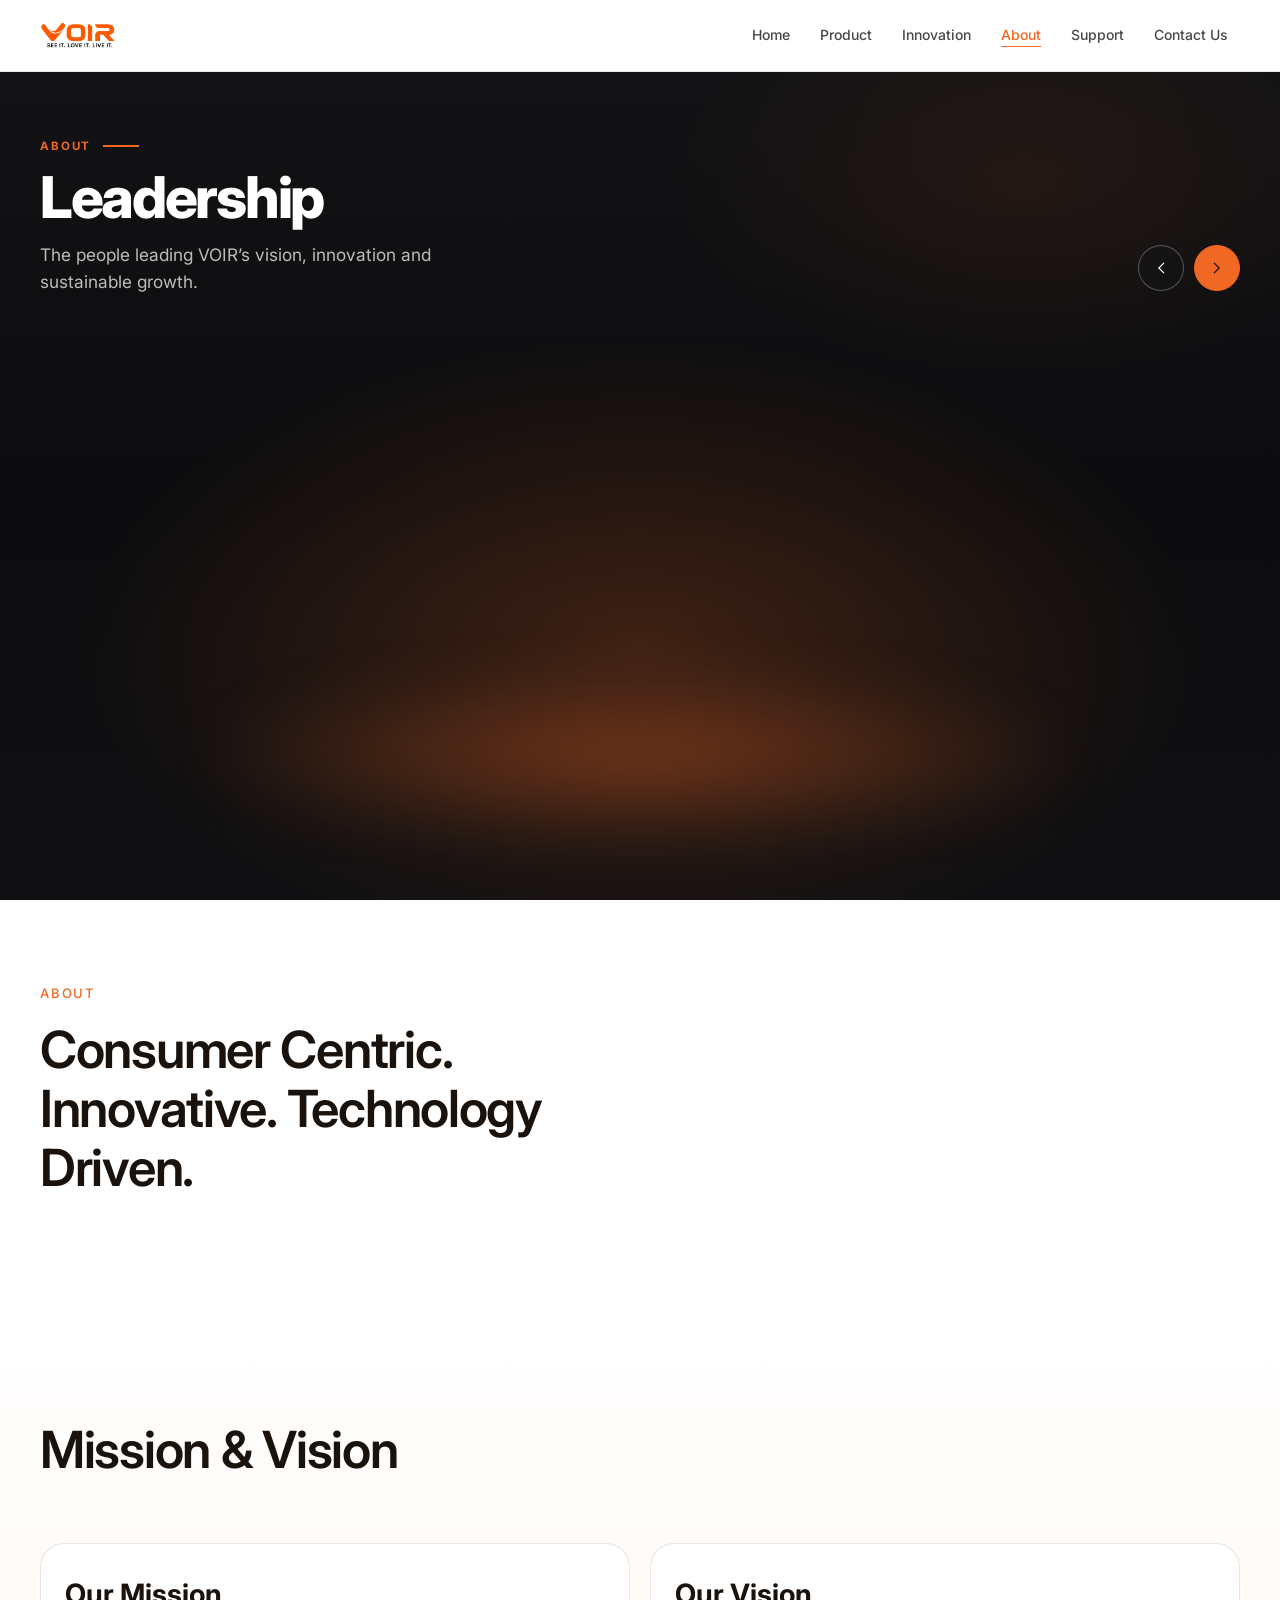
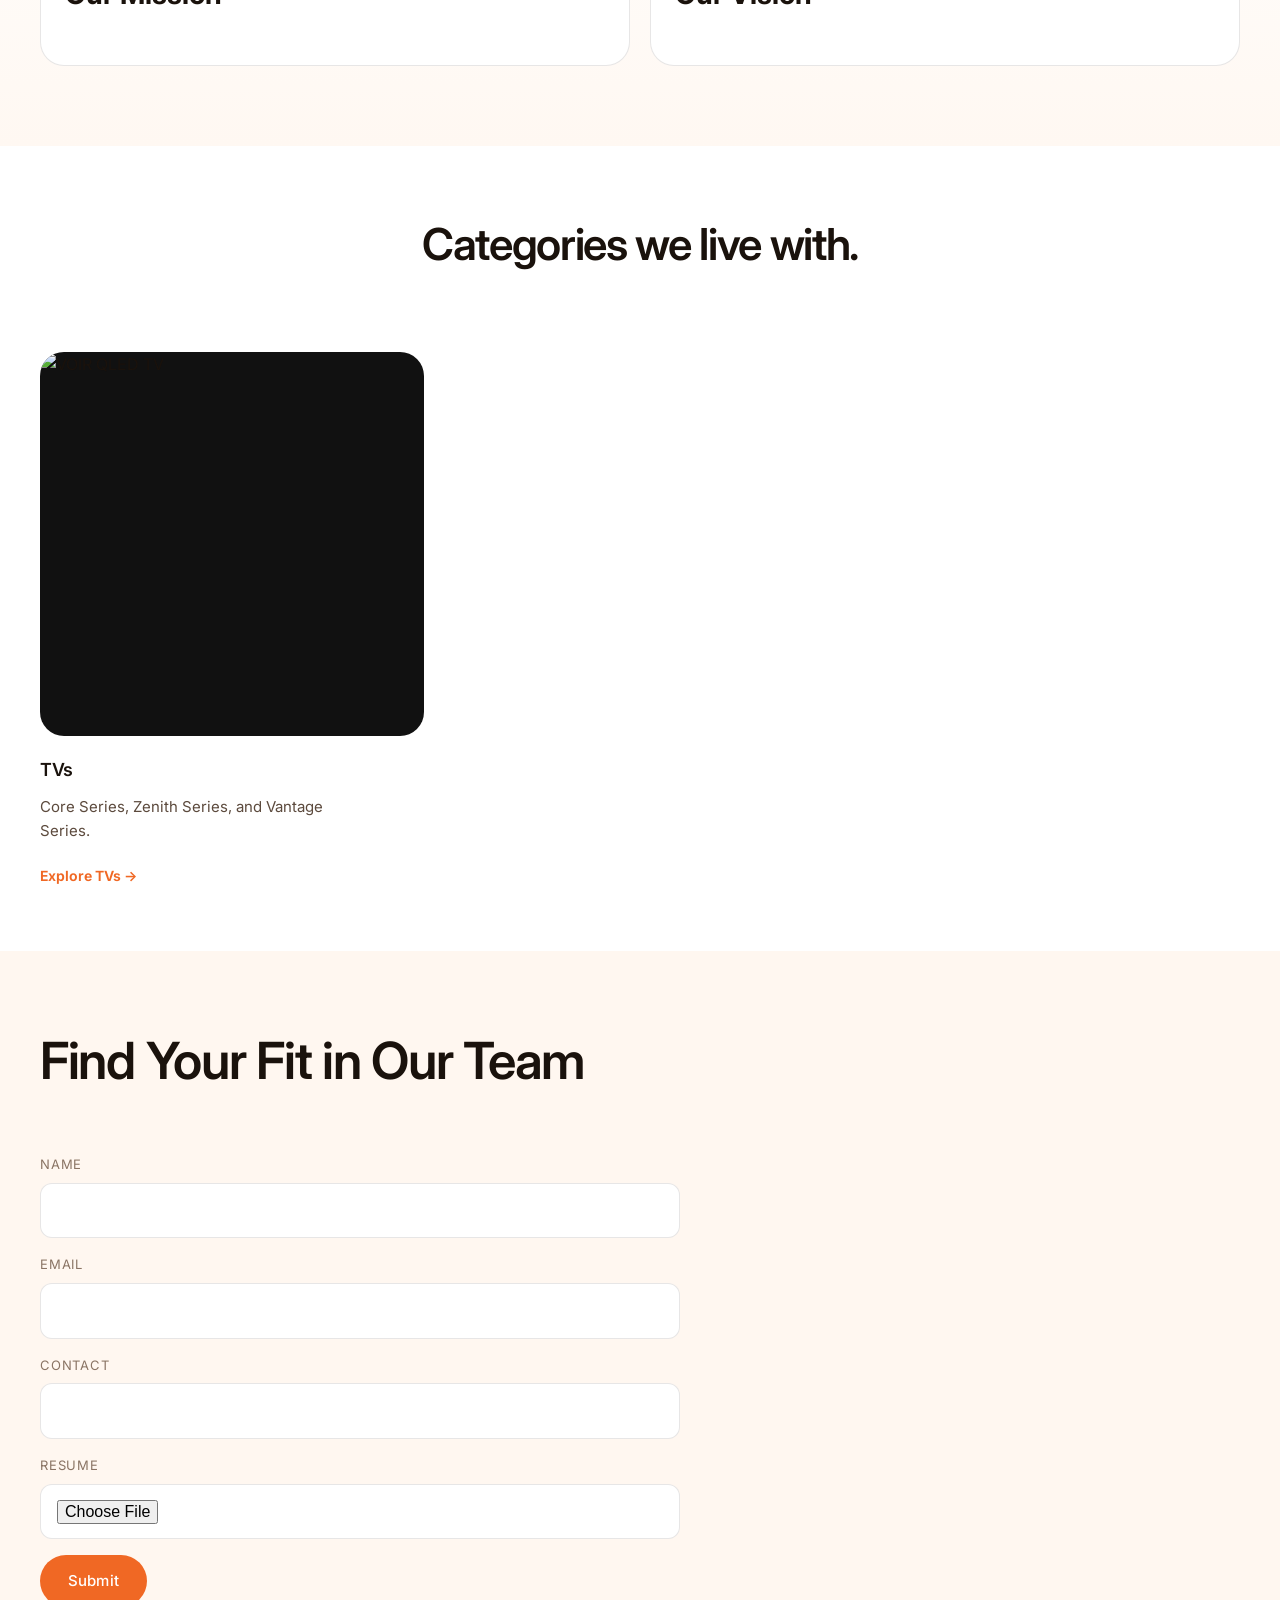
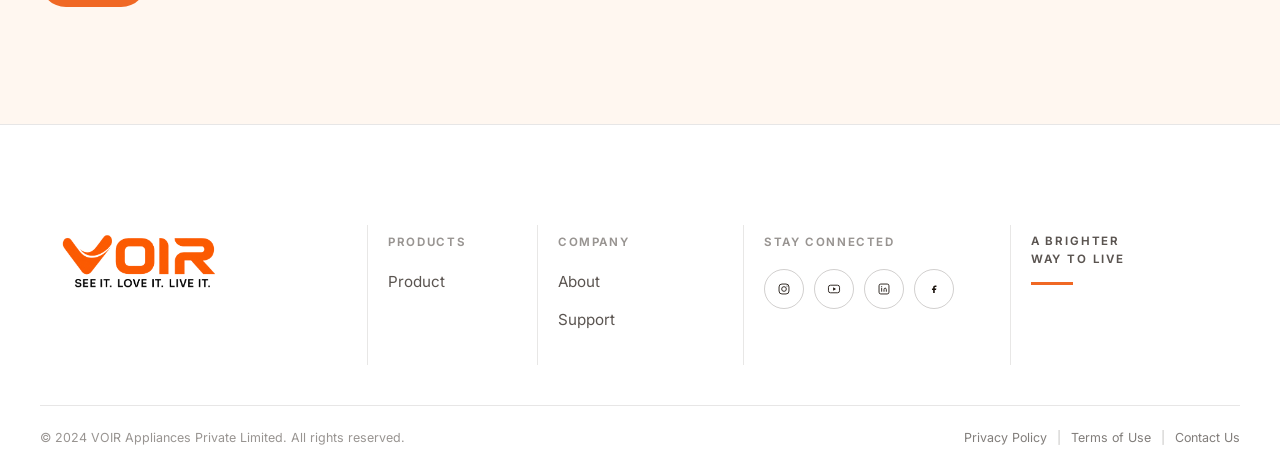
==== commit 079d5e82: "Update stylesheet versions across multiple HTML files to v45 for main.css and v51 for pages.css, and" ====
--- a/about.html
+++ b/about.html
@@ -2,15 +2,15 @@
 <html lang="en">
 <head>
   <meta charset="UTF-8" />
-  <meta name="viewport" content="width=device-width, initial-scale=1.0" />
+  <meta name="viewport" content="width=device-width, initial-scale=1.0, viewport-fit=cover" />
   <title>About VOIR — Leadership</title>
   <meta name="description" content="Meet the leadership behind VOIR — Mr. Gandharv Daga, Mr. Mohit Goyal, and Mr. Tarun Kalani." />
   <link rel="preconnect" href="https://fonts.googleapis.com" />
   <link rel="preconnect" href="https://fonts.gstatic.com" crossorigin />
   <link href="https://fonts.googleapis.com/css2?family=Inter:wght@300;400;500;600;700;800&display=swap" rel="stylesheet" />
-  <link rel="stylesheet" href="css/main.css?v=42" />
+  <link rel="stylesheet" href="css/main.css?v=45" />
   <link rel="stylesheet" href="css/animations.css?v=10" />
-  <link rel="stylesheet" href="css/pages.css?v=49" />
+  <link rel="stylesheet" href="css/pages.css?v=51" />
 </head>
 <body class="page-about">
   <div class="cursor" id="cursor" aria-hidden="true">
--- a/css/main.css
+++ b/css/main.css
@@ -292,7 +292,7 @@
 
 .preloader__inner {
   text-align: center;
-  width: min(360px, 78vw);
+  width: min(180px, 52vw);
   display: flex;
   flex-direction: column;
   align-items: center;
@@ -301,7 +301,7 @@
 .preloader__brand {
   position: relative;
   display: inline-block;
-  margin-bottom: 2.5rem;
+  margin-bottom: 1.25rem;
   line-height: 0;
   opacity: 0;
   transform: translateY(18px);
@@ -311,7 +311,7 @@
 .preloader__brand-ghost,
 .preloader__brand-fill {
   display: block;
-  width: min(300px, 74vw);
+  width: min(140px, 42vw);
   height: auto;
   user-select: none;
   pointer-events: none;
@@ -340,7 +340,7 @@
   height: 1.5px;
   background: rgba(240, 104, 36, 0.16);
   overflow: hidden;
-  margin-bottom: 1rem;
+  margin-bottom: 0.65rem;
   opacity: 0;
   transform: scaleX(0.88);
   transform-origin: center;
@@ -356,7 +356,7 @@
 }
 
 .preloader__percent {
-  font-size: 0.8125rem;
+  font-size: 0.6875rem;
   font-weight: 400;
   letter-spacing: 0.12em;
   color: rgba(240, 104, 36, 0.55);
@@ -382,7 +382,7 @@
 }
 
 .nav.is-hidden {
-  transform: translateY(-100%);
+  transform: none;
 }
 
 .nav.is-menu-open {
@@ -412,37 +412,24 @@
   display: flex;
   align-items: center;
   justify-content: space-between;
-  gap: 24px;
+  gap: clamp(16px, 2.5vw, 32px);
 }
 
 .nav__logo {
   display: flex;
   align-items: center;
-  gap: 10px;
-  font-weight: 600;
-  font-size: 1.0625rem;
   z-index: 10;
-  color: var(--color-ink);
   text-decoration: none;
+  flex-shrink: 0;
+  line-height: 0;
 }
 
 .nav__logo-stack {
-  display: flex;
-  flex-direction: column;
-  align-items: flex-start;
-  gap: 2px;
-  line-height: 1;
+  display: contents;
 }
 
 .nav__tagline {
-  display: block;
-  font-size: 0.58rem;
-  font-weight: 600;
-  letter-spacing: 0.14em;
-  text-transform: uppercase;
-  color: rgba(17, 17, 17, 0.55);
-  white-space: nowrap;
-  margin-top: 1px;
+  display: none;
 }
 
 .nav__logo-mark {
@@ -460,16 +447,25 @@
 .nav__links {
   display: flex;
   align-items: center;
-  gap: 8px;
+  justify-content: flex-end;
+  flex-wrap: nowrap;
+  gap: clamp(2px, 0.55vw, 8px);
+  margin-left: auto;
+  visibility: visible;
+  opacity: 1;
 }
 
 .nav__link {
   position: relative;
-  padding: 8px 14px;
+  padding: 8px clamp(8px, 0.9vw, 14px);
   font-size: 0.875rem;
-  font-weight: 450;
-  color: var(--color-text-secondary);
+  font-weight: 500;
+  color: rgba(0, 0, 0, 0.78);
   transition: color 0.3s ease;
+  white-space: nowrap;
+  flex-shrink: 0;
+  visibility: visible;
+  opacity: 1;
 }
 
 .nav__link span {
@@ -3264,17 +3260,17 @@
 .footer {
   position: relative;
   overflow: hidden;
-  background: #07090d;
-  border-top: 0;
+  background: #ffffff;
+  border-top: 1px solid rgba(26, 18, 12, 0.1);
   padding: 0;
-  color: rgba(255, 255, 255, 0.78);
+  color: rgba(26, 18, 12, 0.72);
 }
 
 .footer__bg {
   position: absolute;
   inset: 0;
   pointer-events: none;
-  background: url("../images/footer-bg.png?v=2") center right / cover no-repeat;
+  display: none;
 }
 
 .footer__inner {
@@ -3291,19 +3287,19 @@
   gap: 0;
   margin-bottom: 0;
   align-items: start;
-  border-bottom: 1px solid rgba(255, 255, 255, 0.14);
+  border-bottom: 1px solid rgba(26, 18, 12, 0.1);
   padding-bottom: 40px;
 }
 
 .footer__col {
-  padding: 8px 22px;
+  padding: 8px 20px;
   min-height: 140px;
-  border-left: 1px solid rgba(255, 255, 255, 0.14);
+  border-left: 1px solid rgba(26, 18, 12, 0.1);
 }
 
 .footer__col:first-child {
   border-left: 0;
-  padding-left: 0;
+  padding-left: 20px;
 }
 
 .footer__col--brand {
@@ -3312,7 +3308,7 @@
 
 .footer__col--motto {
   position: relative;
-  padding-right: 0;
+  padding-right: 20px;
   overflow: hidden;
 }
 
@@ -3323,26 +3319,21 @@
   font-weight: 600;
   font-size: 1.125rem;
   margin-bottom: 14px;
-  color: #fff;
+  color: var(--color-ink);
 }
 
 .footer__logo-img {
-  height: 36px;
+  height: 48px;
   width: auto;
   display: block;
 }
 
 .footer__tagline {
-  color: rgba(255, 255, 255, 0.92);
-  font-size: 0.72rem;
-  font-weight: 650;
-  letter-spacing: 0.16em;
-  text-transform: uppercase;
-  margin-bottom: 14px;
+  display: none;
 }
 
 .footer__about {
-  color: rgba(255, 255, 255, 0.62);
+  color: rgba(26, 18, 12, 0.62);
   font-size: 0.92rem;
   line-height: 1.55;
   margin-bottom: 0;
@@ -3354,7 +3345,7 @@
   font-weight: 650;
   letter-spacing: 0.14em;
   text-transform: uppercase;
-  color: rgba(255, 255, 255, 0.45);
+  color: rgba(26, 18, 12, 0.45);
   margin-bottom: 18px;
 }
 
@@ -3366,7 +3357,7 @@
 
 .footer__links a {
   font-size: 0.95rem;
-  color: rgba(255, 255, 255, 0.78);
+  color: rgba(26, 18, 12, 0.72);
   transition: color 0.3s ease;
   position: relative;
   width: fit-content;
@@ -3386,7 +3377,7 @@
 }
 
 .footer__links a:hover {
-  color: #fff;
+  color: var(--color-accent);
 }
 
 .footer__links a:hover::after {
@@ -3403,12 +3394,12 @@
   width: 40px;
   height: 40px;
   border-radius: 50%;
-  border: 1px solid rgba(255, 255, 255, 0.35);
+  border: 1px solid rgba(26, 18, 12, 0.2);
   display: grid;
   place-items: center;
   font-size: 0.75rem;
   font-weight: 600;
-  color: #fff;
+  color: var(--color-ink);
   background: transparent;
   transition: border-color 0.35s ease, background 0.35s ease, transform 0.4s var(--ease-out-expo), color 0.35s ease;
 }
@@ -3426,7 +3417,7 @@
   font-weight: 650;
   letter-spacing: 0.16em;
   text-transform: uppercase;
-  color: rgba(255, 255, 255, 0.78);
+  color: rgba(26, 18, 12, 0.72);
   line-height: 1.55;
   max-width: 12ch;
 }
@@ -3466,7 +3457,7 @@
   padding-top: 22px;
   border-top: 0;
   font-size: 0.78rem;
-  color: rgba(255, 255, 255, 0.45);
+  color: rgba(26, 18, 12, 0.45);
 }
 
 .footer__legal {
@@ -3477,15 +3468,15 @@
 }
 
 .footer__legal a {
-  color: rgba(255, 255, 255, 0.55);
+  color: rgba(26, 18, 12, 0.55);
 }
 
 .footer__legal a:hover {
-  color: #fff;
+  color: var(--color-accent);
 }
 
 .footer__legal span {
-  color: rgba(255, 255, 255, 0.25);
+  color: rgba(26, 18, 12, 0.25);
 }
 
 .footer__newsletter {
@@ -3496,185 +3487,8 @@
    Responsive
    ============================================ */
 
-@media (max-width: 1100px) {
-  .features__grid {
-    grid-template-columns: repeat(3, 1fr);
-  }
-
-  .technology__grid {
-    grid-template-columns: repeat(3, 1fr);
-    gap: 12px;
-  }
-
-  .technology__header {
-    margin-bottom: 28px;
-  }
-
-  .featured-slider__track {
-    gap: 0;
-  }
-
-  .feat-slide {
-    flex-basis: clamp(240px, 44vw, 290px);
-    height: clamp(380px, 62vw, 460px);
-    margin: 0 -14px;
-  }
-
-  .categories__grid {
-    grid-template-columns: repeat(2, 1fr);
-    gap: 14px;
-  }
-
-  .categories__grid--series {
-    grid-template-columns: 1fr;
-    max-width: 420px;
-  }
-
-  .categories__rail {
-    display: none;
-  }
-
-  .cat-card--zenith,
-  .cat-card--vantage,
-  .cat-card--core,
-  .cat-card--side-left,
-  .cat-card--side-right,
-  .cat-card--focus {
-    min-height: 0;
-    transform: none;
-  }
-
-  .cat-card--side-left:hover,
-  .cat-card--side-right:hover,
-  .cat-card--focus:hover,
-  .cat-card--core:hover {
-    transform: translateY(-4px);
-  }
-
-  .global__cards {
-    grid-template-columns: repeat(2, 1fr);
-  }
-
-  .footer__top {
-    grid-template-columns: 1fr 1fr;
-  }
-
-  .footer__col {
-    border-left: 0;
-    border-top: 1px solid rgba(255, 255, 255, 0.12);
-    padding: 20px 12px;
-    min-height: 0;
-  }
-
-  .footer__col:first-child,
-  .footer__col:nth-child(2) {
-    border-top: 0;
-  }
-
-  .footer__tv {
-    display: none;
-  }
-}
-
+/* Nav collapses on smaller screens */
 @media (max-width: 900px) {
-  .hero {
-    padding-top: calc(var(--nav-height) + 24px);
-    padding-bottom: 20px;
-    min-height: auto;
-  }
-
-  .hero__rail {
-    display: none;
-  }
-
-  .hero__scroll {
-    display: none;
-  }
-
-  .hero__shell {
-    align-items: flex-start;
-    padding-top: 24px;
-    padding-bottom: 20px;
-  }
-
-  .hero__title {
-    max-width: none;
-  }
-
-  .hero__cards {
-    grid-template-columns: repeat(2, minmax(0, 1fr));
-  }
-
-  .section__header--row {
-    flex-direction: column;
-    align-items: flex-start;
-  }
-
-  .showcase__item,
-  .showcase__item--flip {
-    grid-template-columns: 1fr;
-    gap: 8px;
-    padding: 18px 16px 22px;
-  }
-
-  .showcase__item--flip .showcase__stage,
-  .showcase__item--flip .showcase__copy {
-    order: initial;
-  }
-
-  .showcase__stage {
-    min-height: 240px;
-  }
-
-  .tv3d__unit {
-    transform: rotateY(-10deg) rotateX(6deg);
-  }
-
-  .showcase__item--flip .tv3d__unit {
-    transform: rotateY(10deg) rotateX(6deg);
-  }
-
-  .showcase__copy {
-    padding: 4px 2px 8px;
-  }
-
-  .showcase__heading {
-    font-size: clamp(1.65rem, 7vw, 2.1rem);
-  }
-
-  .showcase__rail {
-    gap: 8px;
-    margin-bottom: 28px;
-  }
-
-  .technology {
-    padding: 56px 0 48px;
-  }
-
-  .technology__grid {
-    grid-template-columns: 1fr;
-    max-width: 420px;
-    margin-inline: auto;
-  }
-
-  .technology__card {
-    aspect-ratio: 16 / 10;
-  }
-
-  .lifestyle__grid {
-    grid-template-columns: 1fr;
-    max-width: 420px;
-    margin-inline: auto;
-  }
-
-  .lifestyle__grid--two {
-    grid-template-columns: 1fr;
-  }
-
-  .lifestyle__header {
-    margin-bottom: 28px;
-  }
-
   .nav__toggle {
     display: flex;
   }
@@ -3719,7 +3533,7 @@
     flex-direction: column;
     align-items: center;
     justify-content: center;
-    gap: 8px;
+    gap: 4px;
     min-height: calc(100% - 24px);
   }
 
@@ -3727,9 +3541,9 @@
     display: block;
     width: 100%;
     max-width: 320px;
-    padding: 16px 20px;
+    padding: 12px 20px;
     text-align: center;
-    font-size: clamp(1.4rem, 6.5vw, 1.85rem);
+    font-size: clamp(1.25rem, 5.5vw, 1.75rem);
     font-weight: 700;
     letter-spacing: -0.02em;
     color: #ffffff;
@@ -3756,6 +3570,205 @@
 
   body.nav-drawer-open {
     overflow: hidden;
+  }
+}
+
+@media (max-width: 1100px) {
+  .features__grid {
+    grid-template-columns: repeat(3, 1fr);
+  }
+
+  .technology__grid {
+    grid-template-columns: repeat(3, 1fr);
+    gap: 12px;
+  }
+
+  .technology__header {
+    margin-bottom: 28px;
+  }
+
+  .featured-slider__track {
+    gap: 0;
+  }
+
+  .feat-slide {
+    flex-basis: clamp(240px, 44vw, 290px);
+    height: clamp(380px, 62vw, 460px);
+    margin: 0 -14px;
+  }
+
+  .categories__grid {
+    grid-template-columns: repeat(2, 1fr);
+    gap: 14px;
+  }
+
+  .categories__grid--series {
+    grid-template-columns: 1fr;
+    max-width: 420px;
+  }
+
+  .categories__rail {
+    display: none;
+  }
+
+  .cat-card--zenith,
+  .cat-card--vantage,
+  .cat-card--core,
+  .cat-card--side-left,
+  .cat-card--side-right,
+  .cat-card--focus {
+    min-height: 0;
+    transform: none;
+  }
+
+  .cat-card--side-left:hover,
+  .cat-card--side-right:hover,
+  .cat-card--focus:hover,
+  .cat-card--core:hover {
+    transform: translateY(-4px);
+  }
+
+  .global__cards {
+    grid-template-columns: repeat(2, 1fr);
+  }
+
+  .footer__top {
+    grid-template-columns: 1fr 1fr;
+    align-items: start;
+  }
+
+  .footer__col {
+    border-left: 0;
+    border-top: 1px solid rgba(26, 18, 12, 0.1);
+    padding: 24px 20px;
+    min-height: 0;
+  }
+
+  .footer__col:first-child,
+  .footer__col:nth-child(2) {
+    border-top: 0;
+    padding-top: 8px;
+  }
+
+  .footer__col:nth-child(odd) {
+    padding-left: 0;
+    padding-right: 20px;
+  }
+
+  .footer__col:nth-child(even) {
+    padding-left: 20px;
+    padding-right: 0;
+    border-left: 1px solid rgba(26, 18, 12, 0.1);
+  }
+
+  .footer__col--motto {
+    grid-column: 1 / -1;
+    border-left: 0;
+    padding: 24px 0 8px;
+  }
+
+  .footer__tv {
+    display: none;
+  }
+}
+
+@media (max-width: 900px) {
+  .hero {
+    padding-top: calc(var(--nav-height) + 24px);
+    padding-bottom: 20px;
+    min-height: auto;
+  }
+
+  .hero__rail {
+    display: none;
+  }
+
+  .hero__scroll {
+    display: none;
+  }
+
+  .hero__shell {
+    align-items: flex-start;
+    padding-top: 24px;
+    padding-bottom: 20px;
+  }
+
+  .hero__title {
+    max-width: none;
+  }
+
+  .hero__cards {
+    grid-template-columns: repeat(2, minmax(0, 1fr));
+  }
+
+  .section__header--row {
+    flex-direction: column;
+    align-items: flex-start;
+  }
+
+  .showcase__item,
+  .showcase__item--flip {
+    grid-template-columns: 1fr;
+    gap: 8px;
+    padding: 18px 16px 22px;
+  }
+
+  .showcase__item--flip .showcase__stage,
+  .showcase__item--flip .showcase__copy {
+    order: initial;
+  }
+
+  .showcase__stage {
+    min-height: 240px;
+  }
+
+  .tv3d__unit {
+    transform: rotateY(-10deg) rotateX(6deg);
+  }
+
+  .showcase__item--flip .tv3d__unit {
+    transform: rotateY(10deg) rotateX(6deg);
+  }
+
+  .showcase__copy {
+    padding: 4px 2px 8px;
+  }
+
+  .showcase__heading {
+    font-size: clamp(1.65rem, 7vw, 2.1rem);
+  }
+
+  .showcase__rail {
+    gap: 8px;
+    margin-bottom: 28px;
+  }
+
+  .technology {
+    padding: 56px 0 48px;
+  }
+
+  .technology__grid {
+    grid-template-columns: 1fr;
+    max-width: 420px;
+    margin-inline: auto;
+  }
+
+  .technology__card {
+    aspect-ratio: 16 / 10;
+  }
+
+  .lifestyle__grid {
+    grid-template-columns: 1fr;
+    max-width: 420px;
+    margin-inline: auto;
+  }
+
+  .lifestyle__grid--two {
+    grid-template-columns: 1fr;
+  }
+
+  .lifestyle__header {
+    margin-bottom: 28px;
   }
 
   .cinema {
@@ -3926,7 +3939,7 @@
 
   .footer__col {
     border-left: 0;
-    border-top: 1px solid rgba(255, 255, 255, 0.12);
+    border-top: 1px solid rgba(26, 18, 12, 0.1);
     padding: 18px 0;
     min-height: 0;
   }
@@ -4272,6 +4285,66 @@
   .footer__legal span {
     display: none;
   }
+
+  .btn {
+    min-height: 48px;
+    padding-inline: 22px;
+  }
+
+  .nav__inner {
+    width: calc(100% - 20px);
+  }
+
+  .preloader__brand {
+    width: min(180px, 58vw);
+  }
+
+  .preloader__percent {
+    font-size: 0.8rem;
+  }
+}
+
+/* Safe areas + touch-friendly base for phones */
+@media (max-width: 900px) {
+  html {
+    -webkit-text-size-adjust: 100%;
+    text-size-adjust: 100%;
+  }
+
+  body {
+    overflow-x: clip;
+  }
+
+  img,
+  video {
+    max-width: 100%;
+    height: auto;
+  }
+
+  video {
+    height: auto;
+  }
+
+  .nav {
+    padding-left: env(safe-area-inset-left);
+    padding-right: env(safe-area-inset-right);
+  }
+
+  .nav__logo img,
+  .nav__logo-img,
+  .footer__logo-img {
+    height: clamp(22px, 6vw, 28px);
+    width: auto;
+  }
+
+  .footer {
+    padding-bottom: max(24px, env(safe-area-inset-bottom));
+  }
+
+  a,
+  button {
+    -webkit-tap-highlight-color: rgba(240, 104, 36, 0.18);
+  }
 }
 
 @media (prefers-reduced-motion: reduce) {
--- a/css/pages.css
+++ b/css/pages.css
@@ -4,7 +4,7 @@
 
 .nav__logo-img {
   display: block;
-  height: 40px;
+  height: 28px;
   width: auto;
   object-fit: contain;
   filter: none;
@@ -19,7 +19,7 @@
 }
 
 .nav__link.is-active {
-  color: var(--color-accent);
+  color: #f06824;
 }
 
 .nav__link.is-active span::after {
@@ -34,7 +34,7 @@
 .nav.is-scrolled .nav__logo,
 .nav.is-scrolled .nav__link,
 .nav.is-scrolled .nav__link:hover {
-  color: var(--color-ink);
+  color: #000;
 }
 
 .nav.is-scrolled .nav__tagline {
@@ -42,12 +42,12 @@
 }
 
 .nav.is-scrolled .nav__link {
-  color: var(--color-text-secondary);
+  color: rgba(0, 0, 0, 0.78);
 }
 
 .nav.is-scrolled .nav__link:hover,
 .nav.is-scrolled .nav__link.is-active {
-  color: var(--color-accent);
+  color: #f06824;
 }
 
 .nav.is-scrolled .nav__toggle span {
@@ -171,11 +171,11 @@
 .footer__links a:hover,
 .footer__legal a:hover,
 .footer__newsletter input {
-  color: #fff;
+  color: var(--color-accent);
 }
 
 .footer__social-link {
-  color: #fff;
+  color: var(--color-ink);
 }
 
 .btn--ghost {
@@ -2744,19 +2744,99 @@
     overflow-x: auto;
     -webkit-overflow-scrolling: touch;
     padding-bottom: 4px;
+    gap: 8px;
+    margin-bottom: 24px;
   }
 
   .series-tab {
     flex: 0 0 auto;
-    padding: 10px 16px;
+    padding: 12px 16px;
     font-size: 0.85rem;
+    min-height: 44px;
   }
 
   .nav__logo-img {
-    height: 34px;
+    height: 24px;
+  }
+
+  .page-hero {
+    min-height: 0;
+    padding-top: calc(var(--nav-height) + 28px);
+    padding-bottom: 36px;
   }
 
   .page-hero .hero__title {
-    font-size: clamp(1.7rem, 8vw, 2.3rem);
-  }
-}
+    font-size: clamp(1.55rem, 7.5vw, 2.15rem);
+    line-height: 1.15;
+  }
+
+  .page-hero .hero__desc {
+    font-size: 0.92rem;
+    line-height: 1.55;
+  }
+
+  .model-card {
+    border-radius: 18px;
+  }
+
+  .model-card__body {
+    padding: 18px 16px 20px;
+  }
+
+  .model-card .btn {
+    width: 100%;
+    justify-content: center;
+    min-height: 46px;
+  }
+
+  .compare-panel {
+    padding: 18px 14px;
+    border-radius: 16px;
+  }
+
+  .compare-table {
+    font-size: 0.82rem;
+  }
+
+  .compare-table th,
+  .compare-table td {
+    padding: 10px 12px;
+    min-width: 120px;
+  }
+
+  .compare-table tbody th,
+  .compare-table thead th:first-child {
+    min-width: 120px;
+  }
+
+  .legal-copy {
+    font-size: 0.95rem;
+    line-height: 1.7;
+  }
+
+  .form-row input,
+  .recruit-form input {
+    min-height: 48px;
+    font-size: 1rem;
+  }
+}
+
+@media (max-width: 480px) {
+  .page-hero .hero__eyebrow {
+    font-size: 0.68rem;
+  }
+
+  .series-tab {
+    padding: 10px 14px;
+    font-size: 0.8rem;
+  }
+
+  .model-card__media {
+    padding: 12px;
+  }
+
+  .chip {
+    font-size: 0.64rem;
+    padding: 4px 8px;
+  }
+}
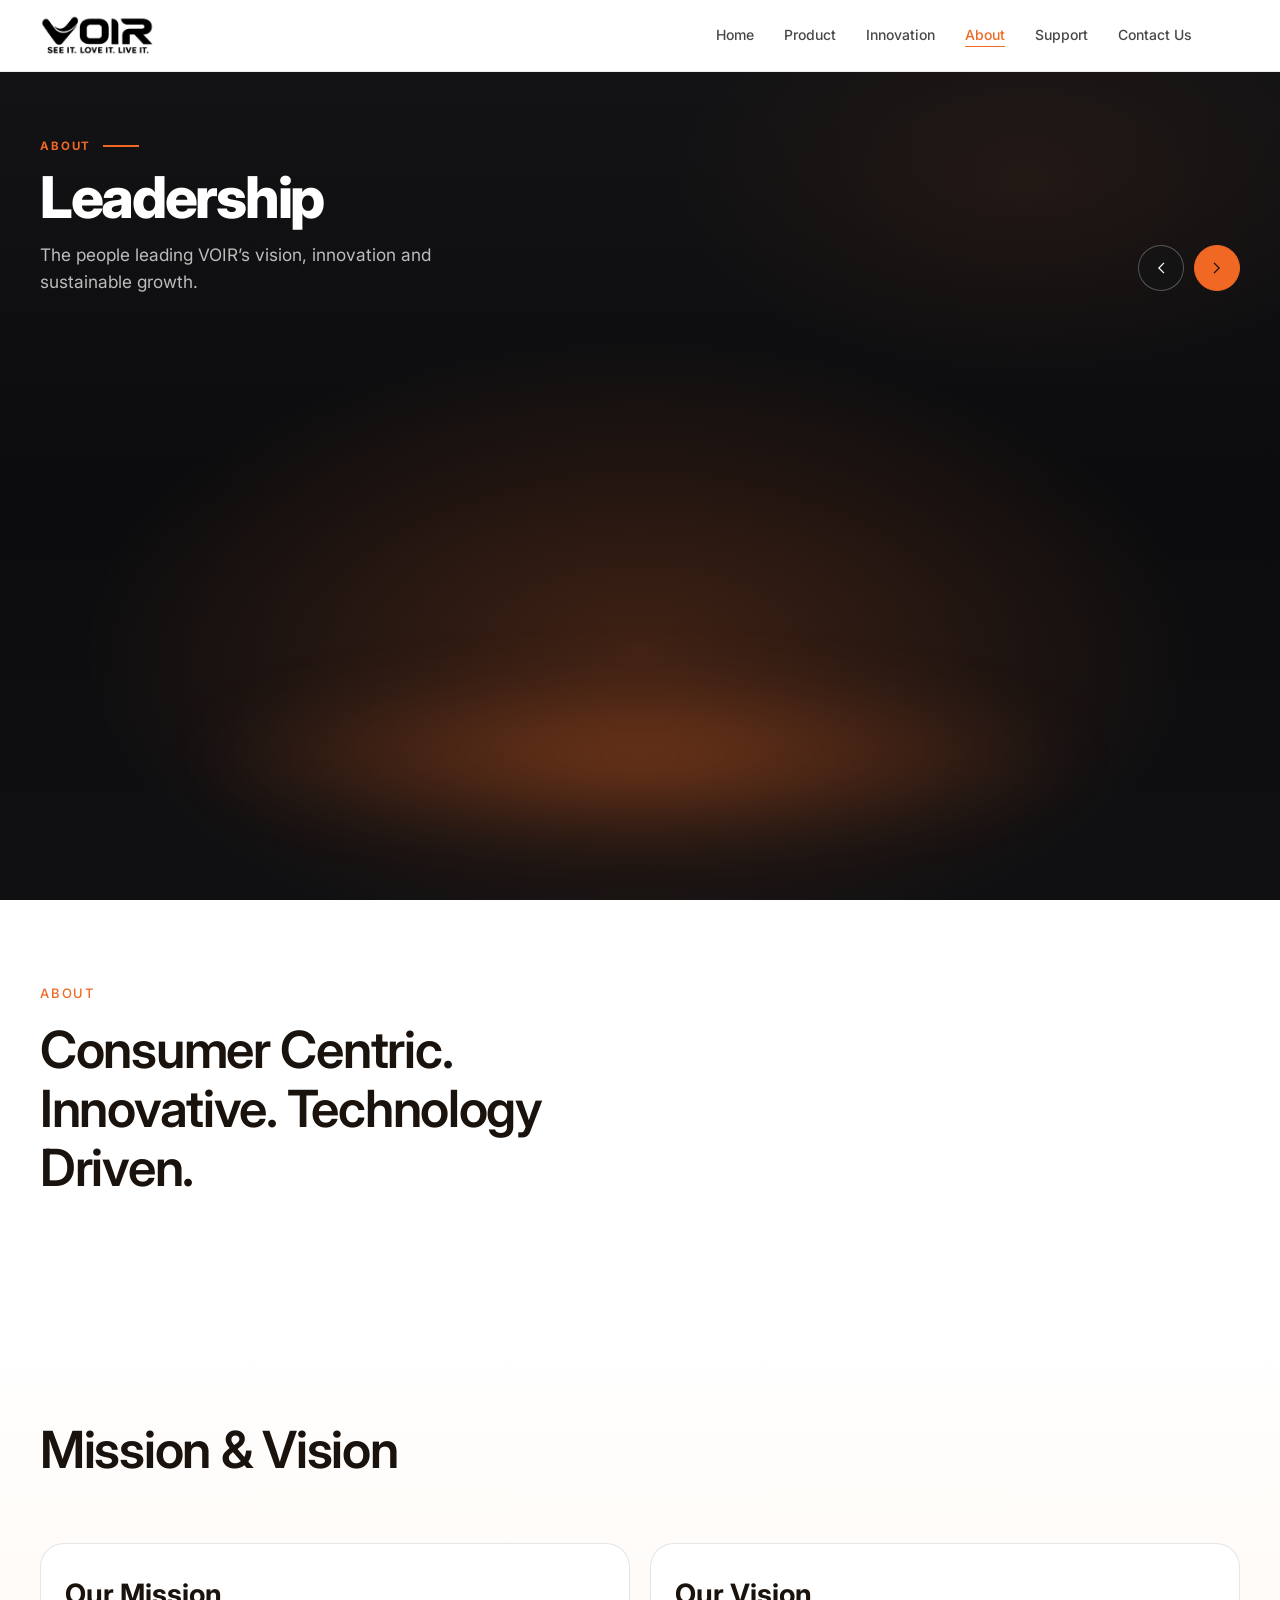
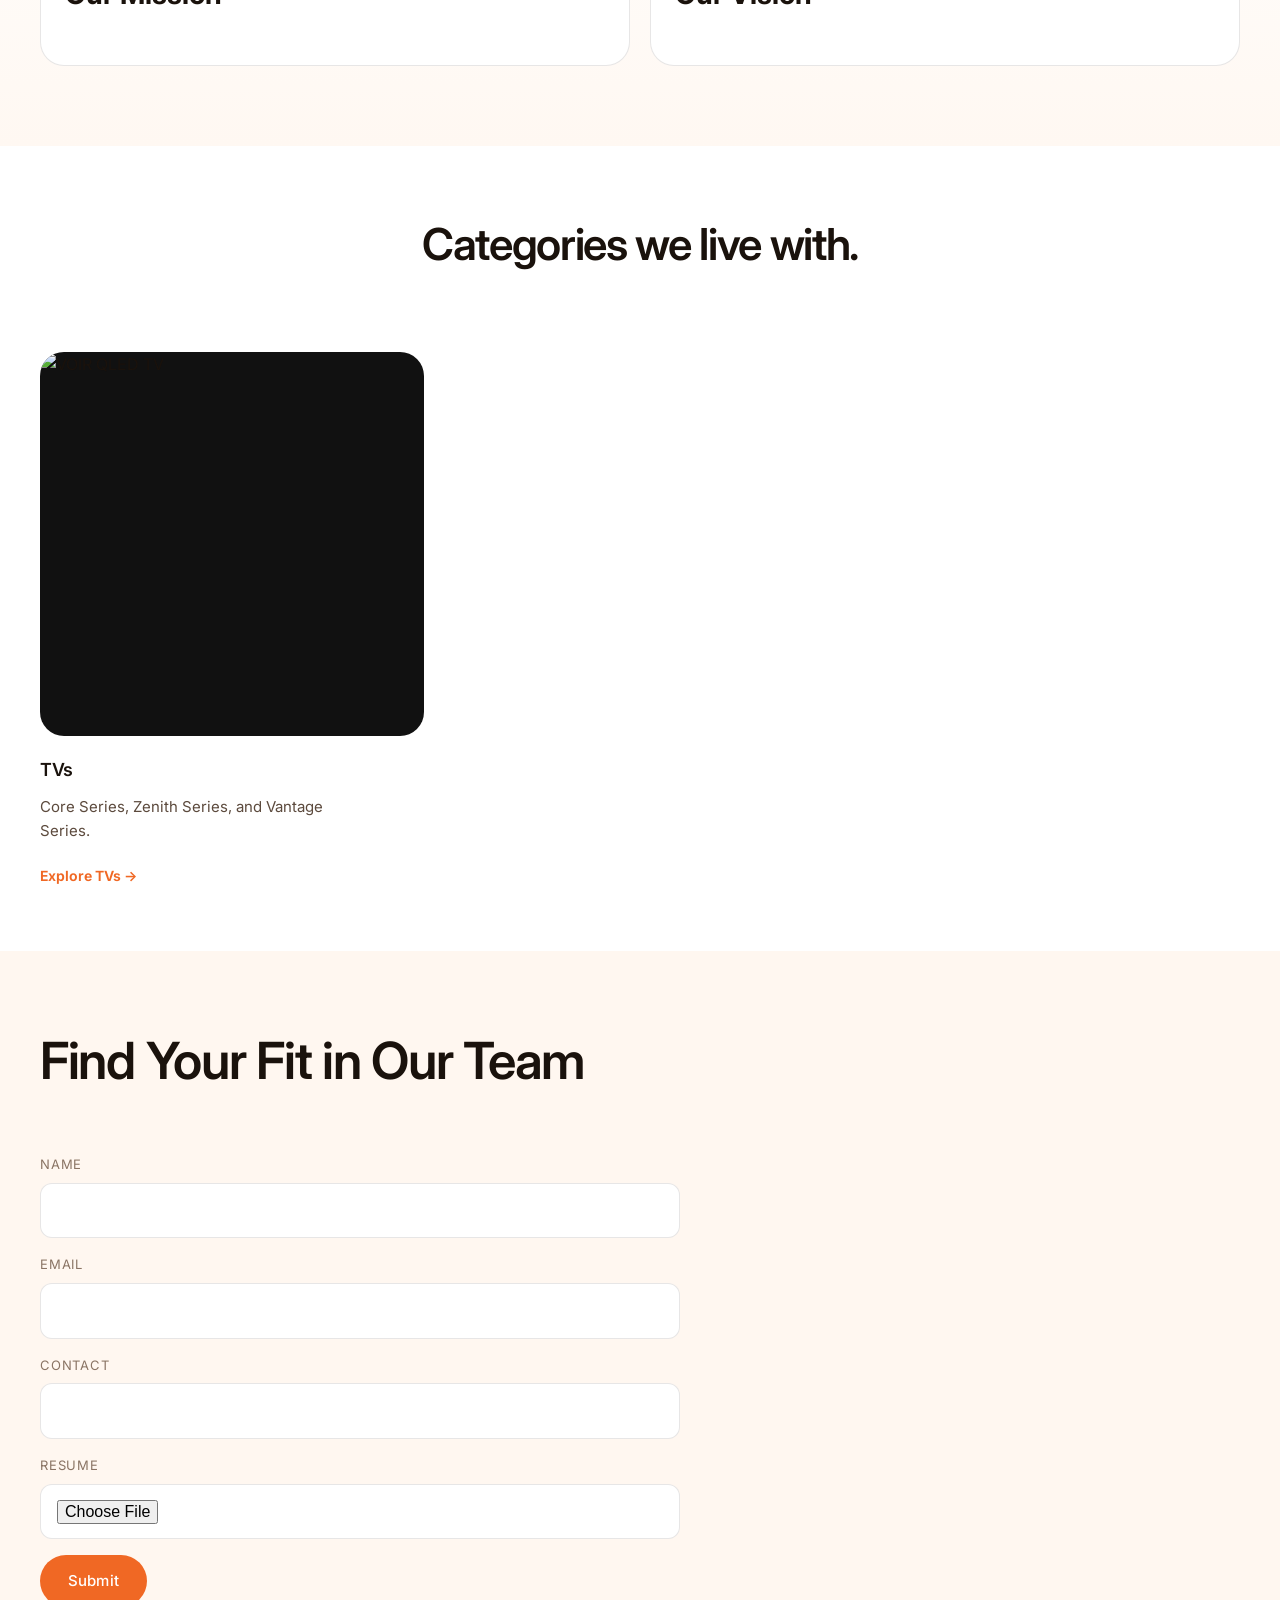
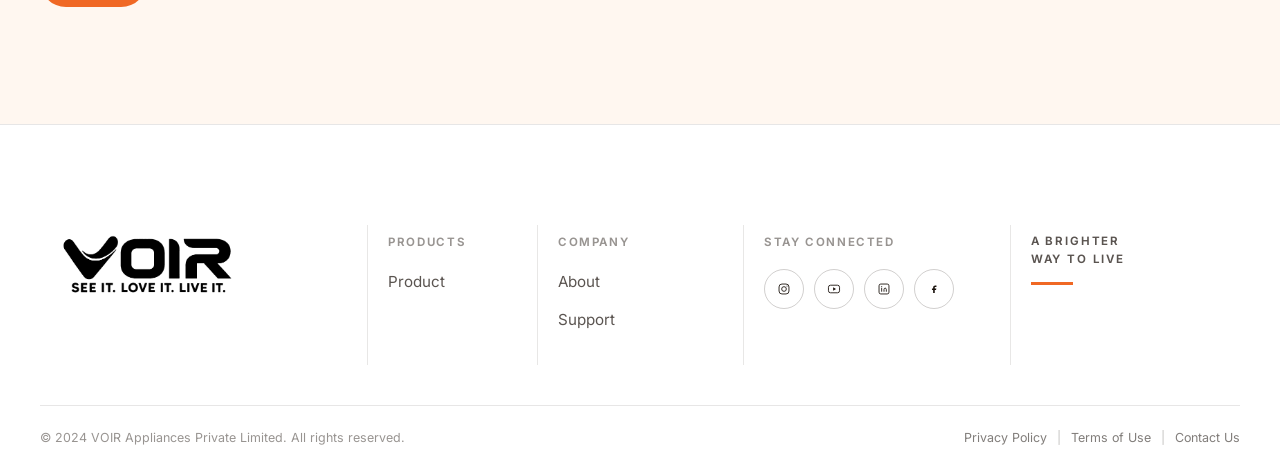
==== commit b9c4eb62: "Add build configuration to vercel.json, including buildCommand, outputDirectory, and framework setti" ====
--- a/about.html
+++ b/about.html
@@ -8,9 +8,9 @@
   <link rel="preconnect" href="https://fonts.googleapis.com" />
   <link rel="preconnect" href="https://fonts.gstatic.com" crossorigin />
   <link href="https://fonts.googleapis.com/css2?family=Inter:wght@300;400;500;600;700;800&display=swap" rel="stylesheet" />
-  <link rel="stylesheet" href="css/main.css?v=45" />
+  <link rel="stylesheet" href="css/main.css?v=46" />
   <link rel="stylesheet" href="css/animations.css?v=10" />
-  <link rel="stylesheet" href="css/pages.css?v=51" />
+  <link rel="stylesheet" href="css/pages.css?v=52" />
 </head>
 <body class="page-about">
   <div class="cursor" id="cursor" aria-hidden="true">
@@ -135,7 +135,7 @@
   <script src="https://cdn.jsdelivr.net/npm/gsap@3.12.5/dist/ScrollTrigger.min.js"></script>
   <script src="https://cdn.jsdelivr.net/npm/lenis@1.1.18/dist/lenis.min.js"></script>
   <script src="js/data.js?v=11"></script>
-  <script src="js/chrome.js?v=13"></script>
+  <script src="js/chrome.js?v=18"></script>
   <script src="js/cursor.js"></script>
   <script src="js/app.js?v=27"></script>
 </body>
--- a/css/main.css
+++ b/css/main.css
@@ -311,14 +311,14 @@
 .preloader__brand-ghost,
 .preloader__brand-fill {
   display: block;
-  width: min(140px, 42vw);
+  width: min(220px, 62vw);
   height: auto;
   user-select: none;
   pointer-events: none;
 }
 
 .preloader__brand-ghost {
-  opacity: 0.2;
+  opacity: 0.22;
   filter: none;
 }
 
@@ -422,6 +422,14 @@
   text-decoration: none;
   flex-shrink: 0;
   line-height: 0;
+}
+
+.nav__actions {
+  display: flex;
+  align-items: center;
+  gap: 10px;
+  flex-shrink: 0;
+  margin-left: 4px;
 }
 
 .nav__logo-stack {
@@ -3323,9 +3331,11 @@
 }
 
 .footer__logo-img {
-  height: 48px;
+  height: clamp(48px, 5.5vw, 64px);
   width: auto;
+  max-width: 220px;
   display: block;
+  object-fit: contain;
 }
 
 .footer__tagline {
--- a/css/pages.css
+++ b/css/pages.css
@@ -4,18 +4,21 @@
 
 .nav__logo-img {
   display: block;
-  height: 28px;
+  height: clamp(34px, 4.2vw, 42px);
   width: auto;
+  max-width: min(180px, 42vw);
   object-fit: contain;
-  filter: none;
+  filter: brightness(0);
+  transition: filter 0.35s ease, opacity 0.35s ease, transform 0.35s ease;
 }
 
 .footer__logo-img {
   display: block;
-  height: 58px;
+  height: clamp(48px, 5.5vw, 64px);
   width: auto;
+  max-width: 220px;
   object-fit: contain;
-  filter: none;
+  filter: brightness(0);
 }
 
 .nav__link.is-active {
@@ -2756,7 +2759,8 @@
   }
 
   .nav__logo-img {
-    height: 24px;
+    height: clamp(30px, 8vw, 36px);
+    max-width: 150px;
   }
 
   .page-hero {
